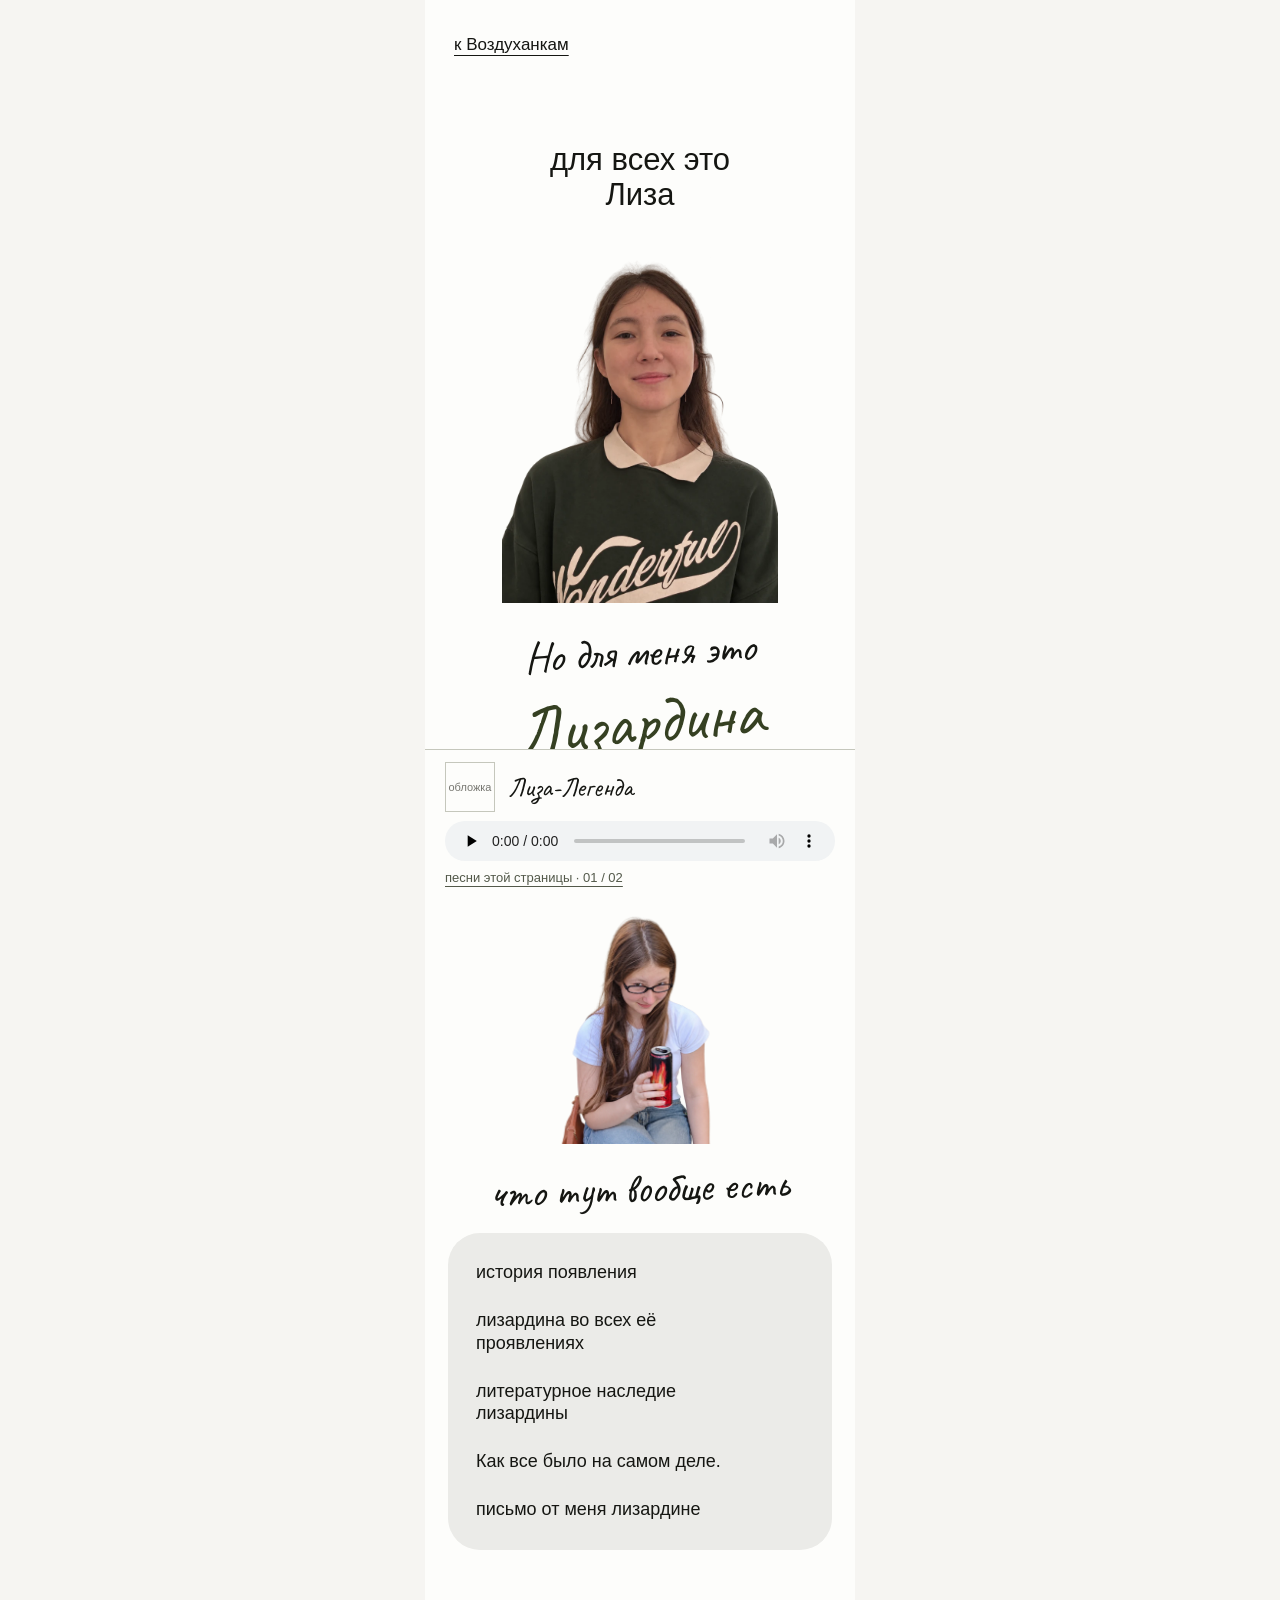
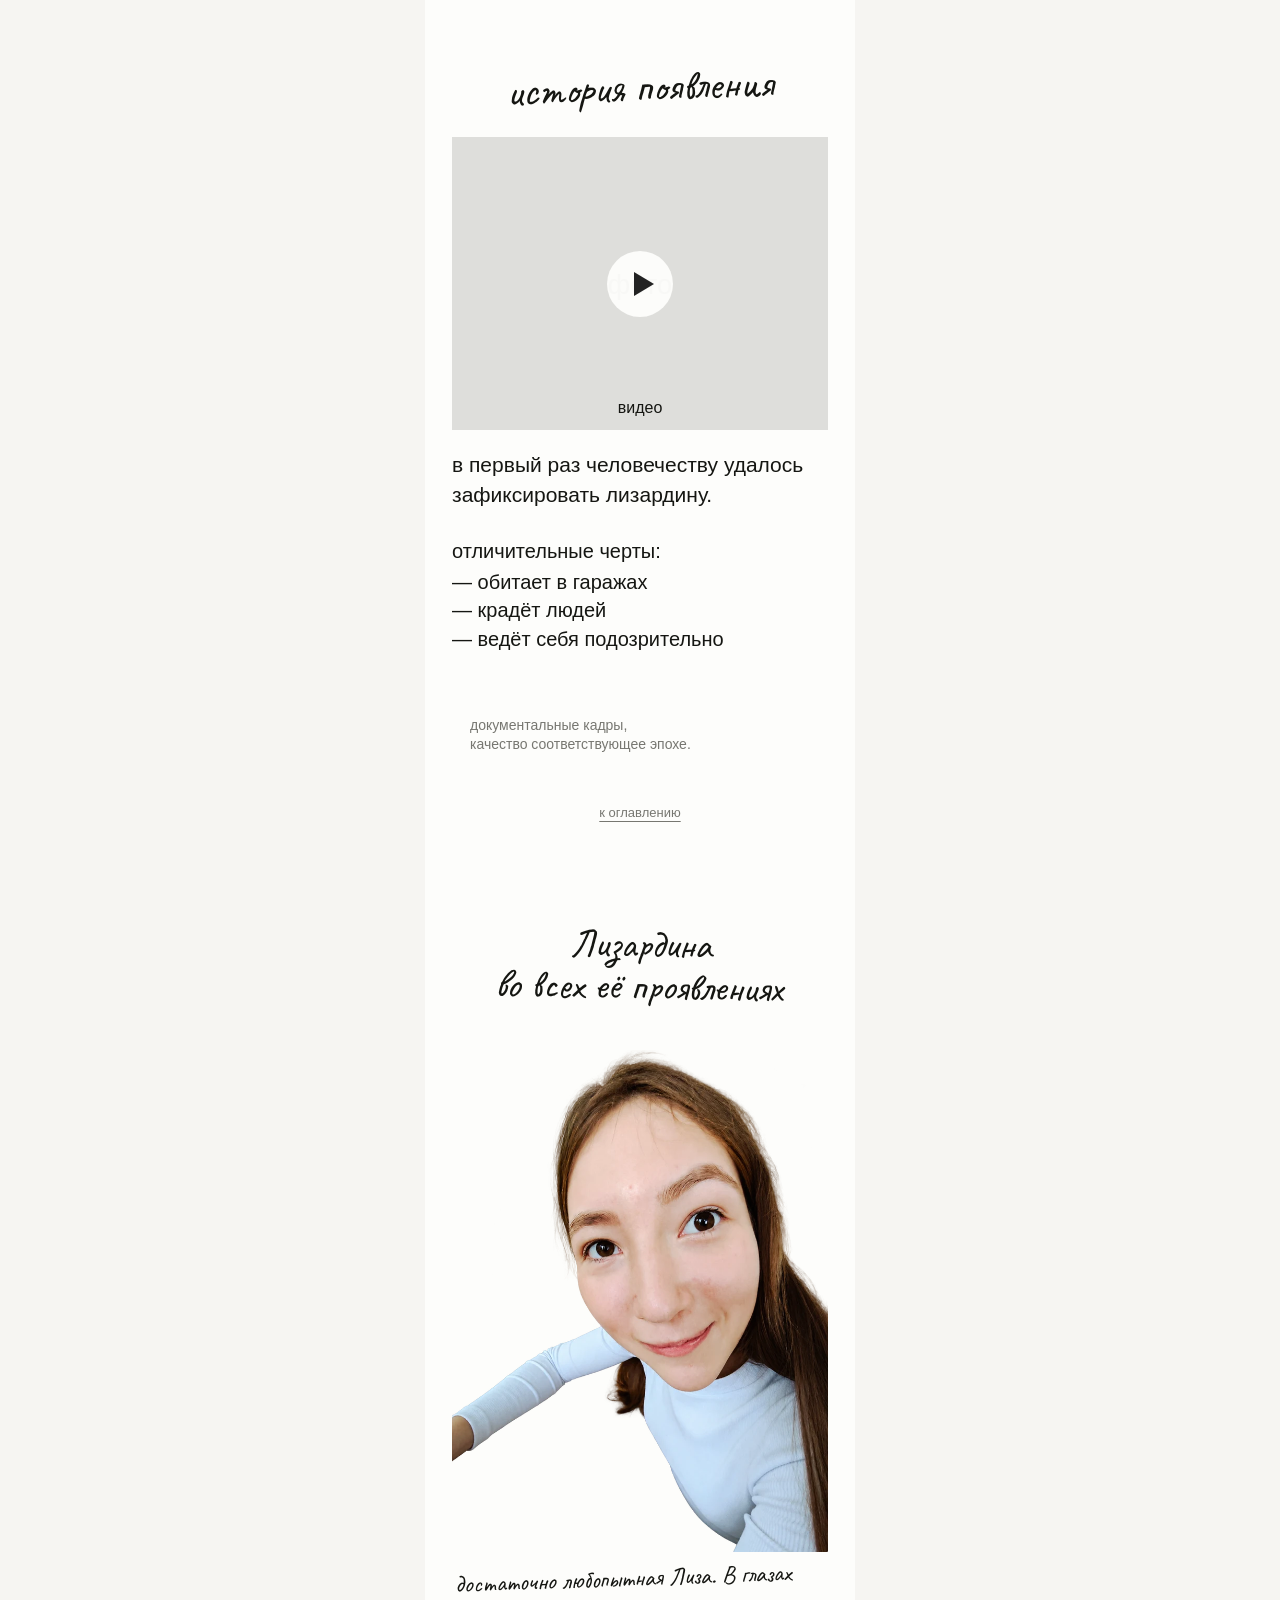
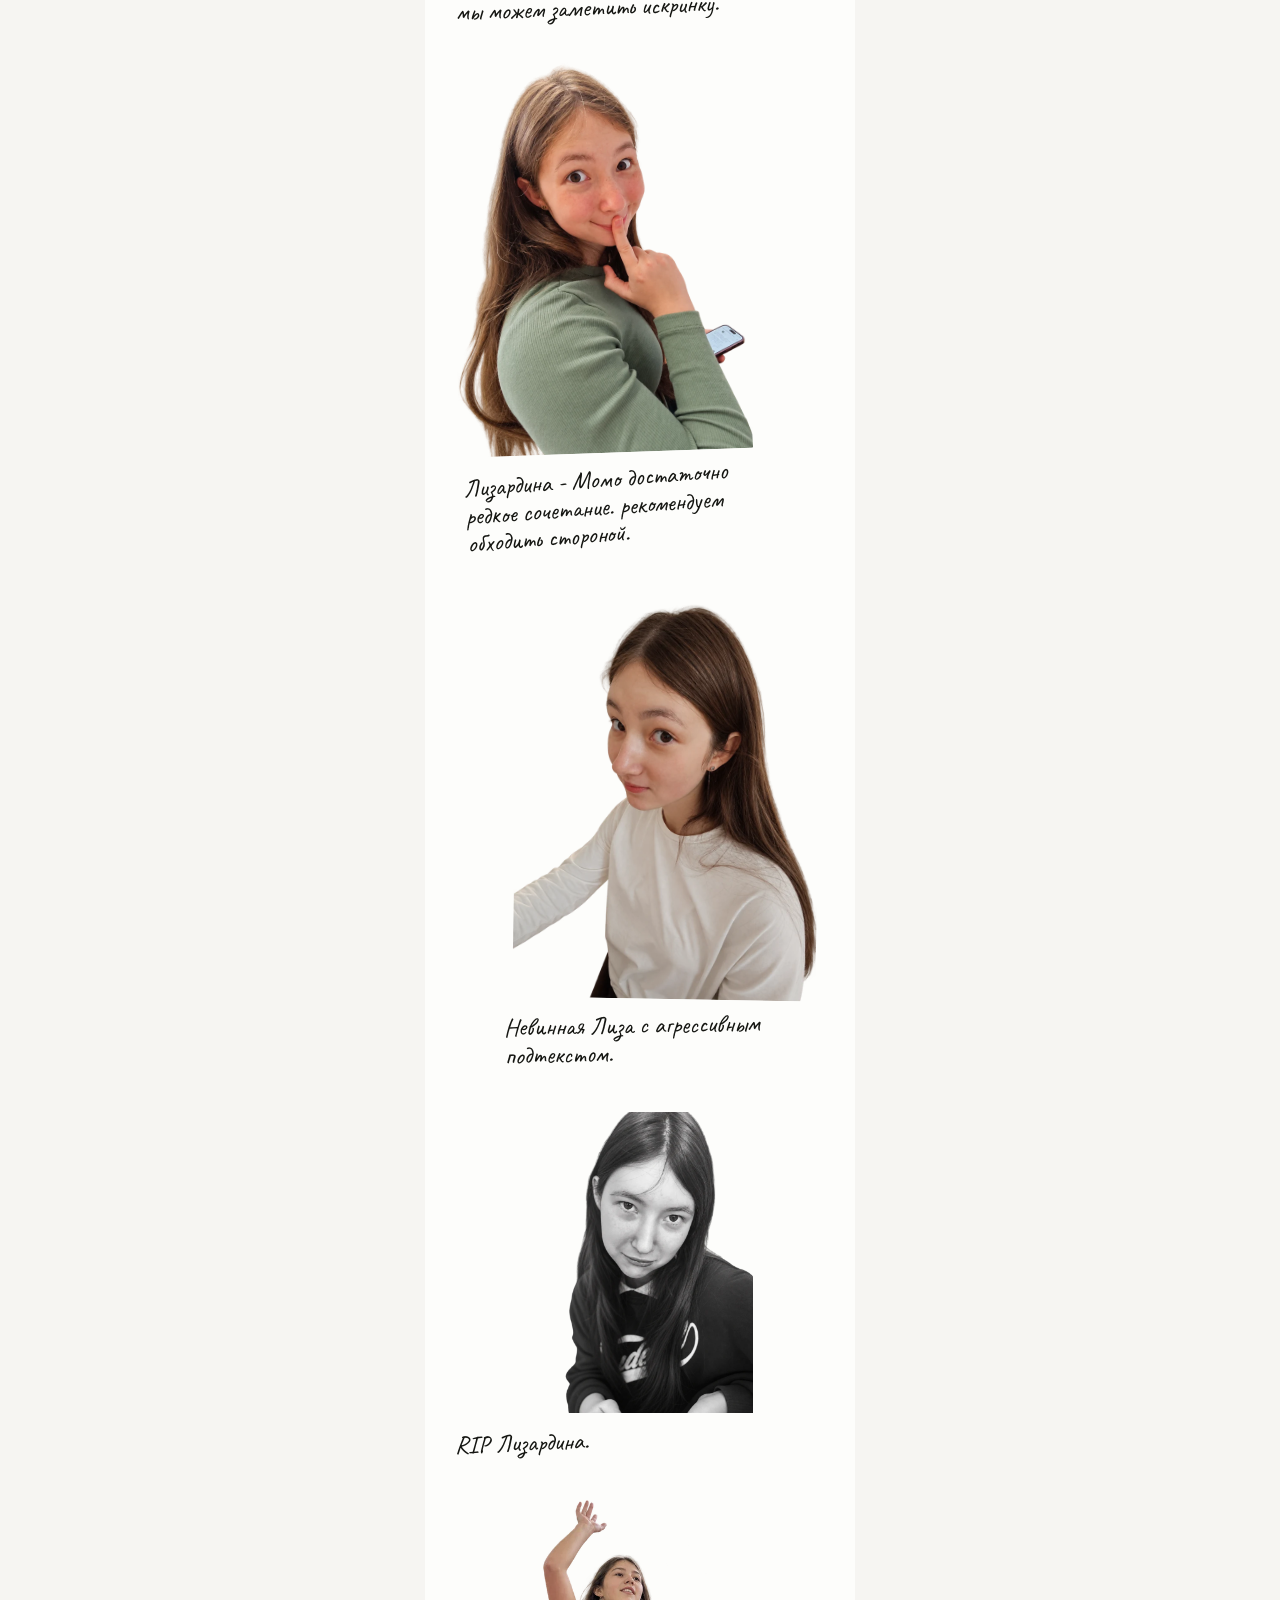
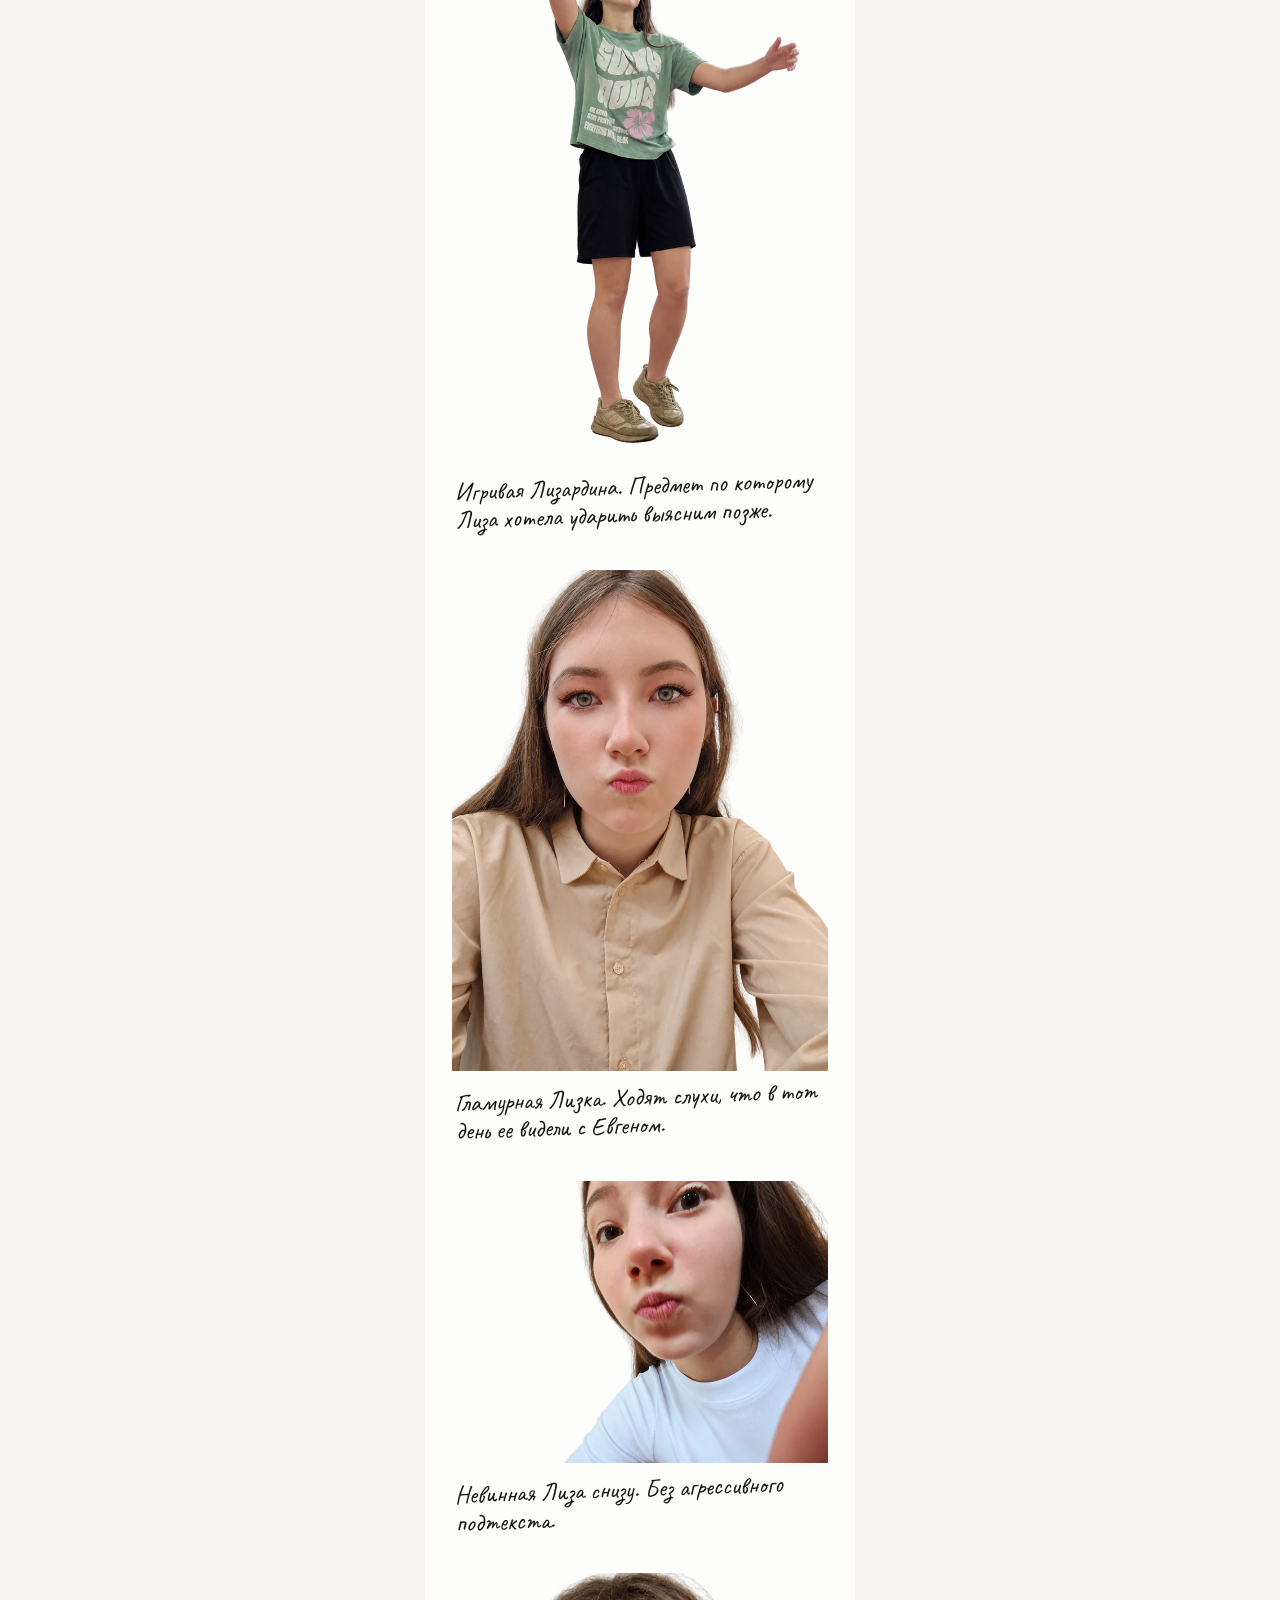
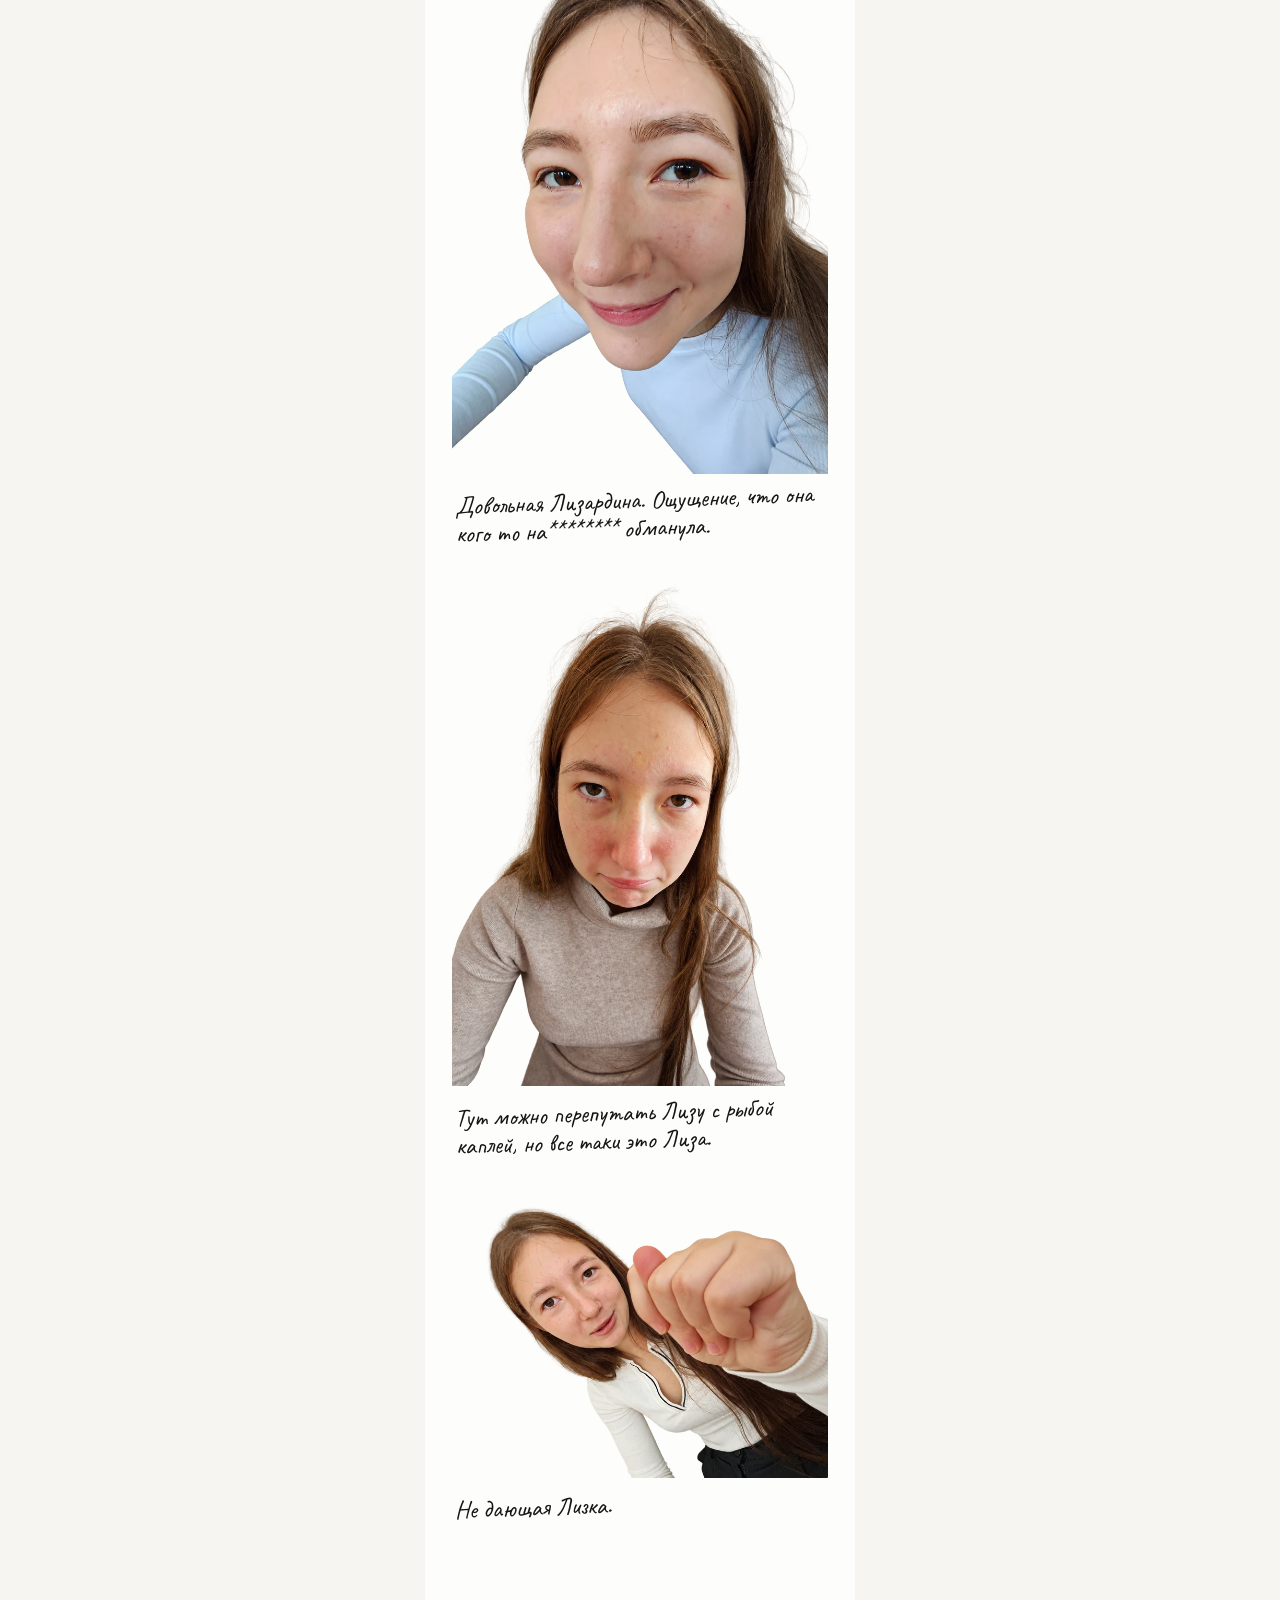
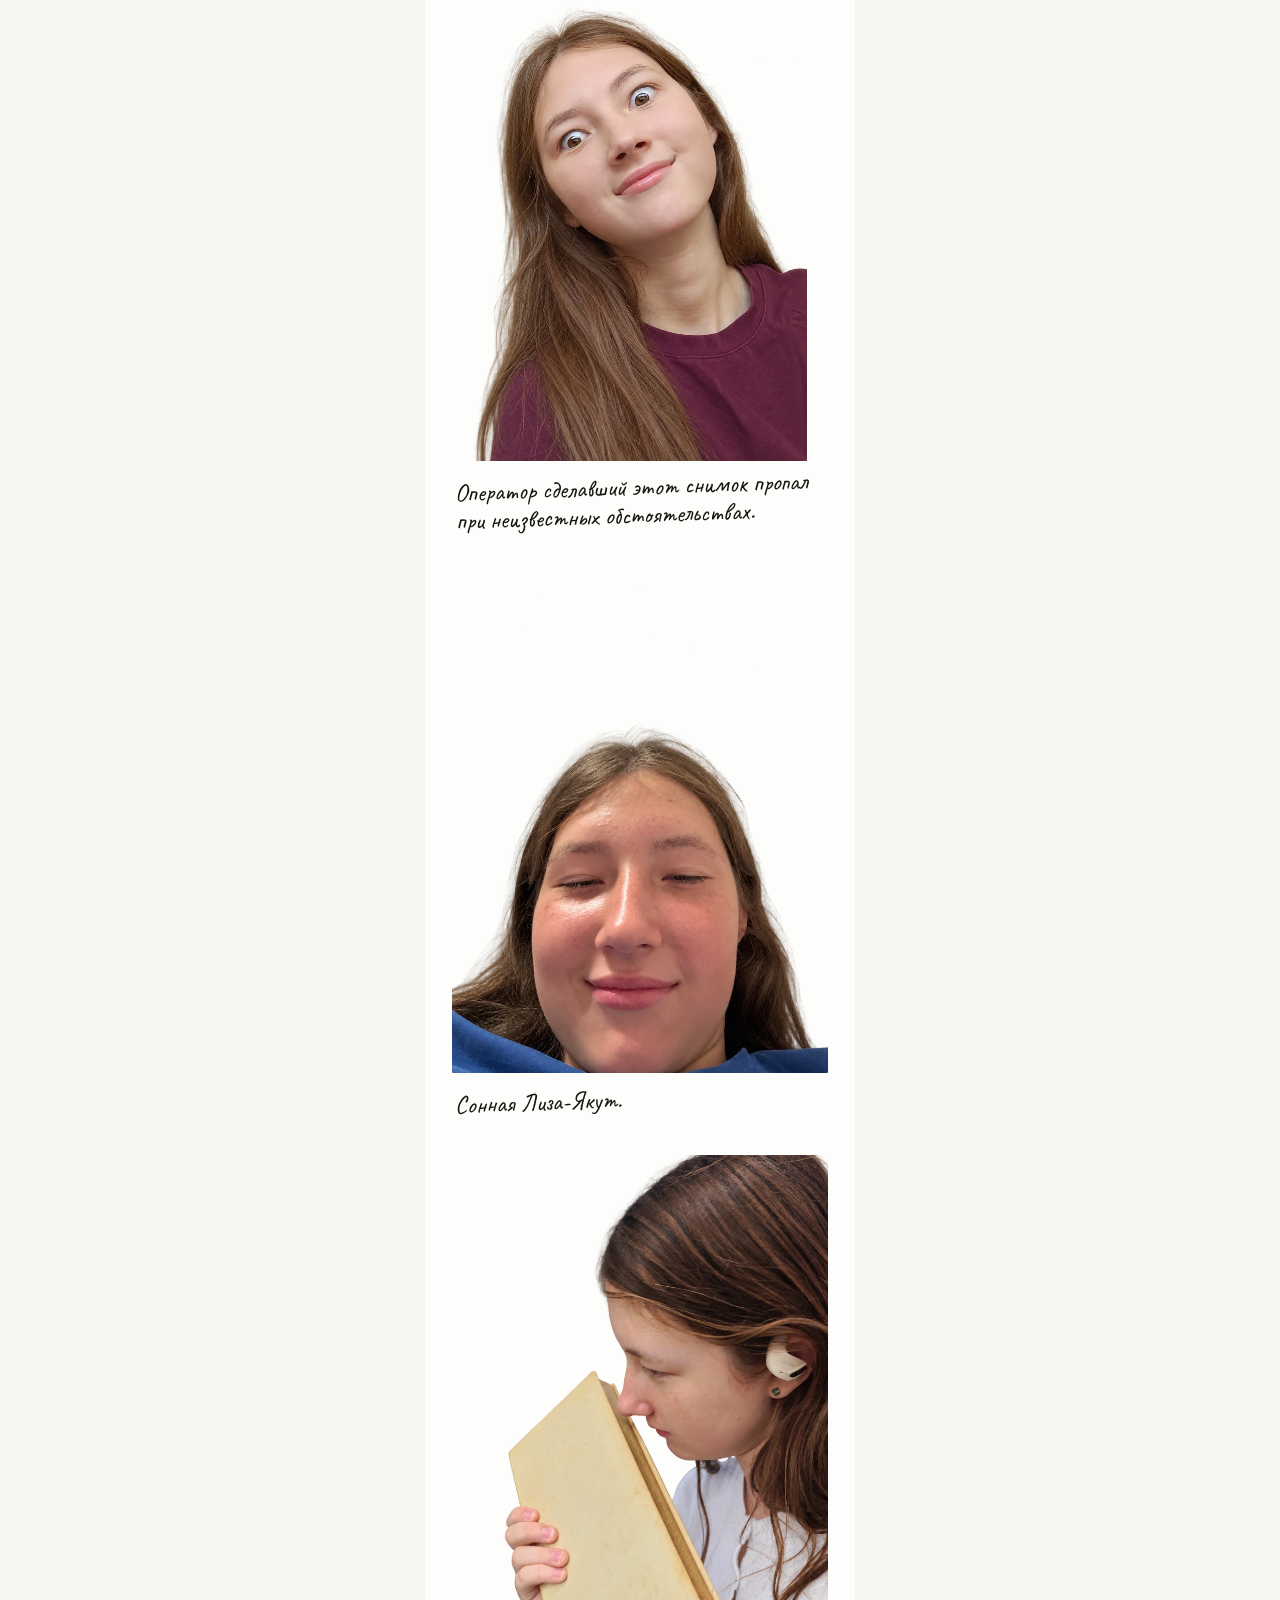
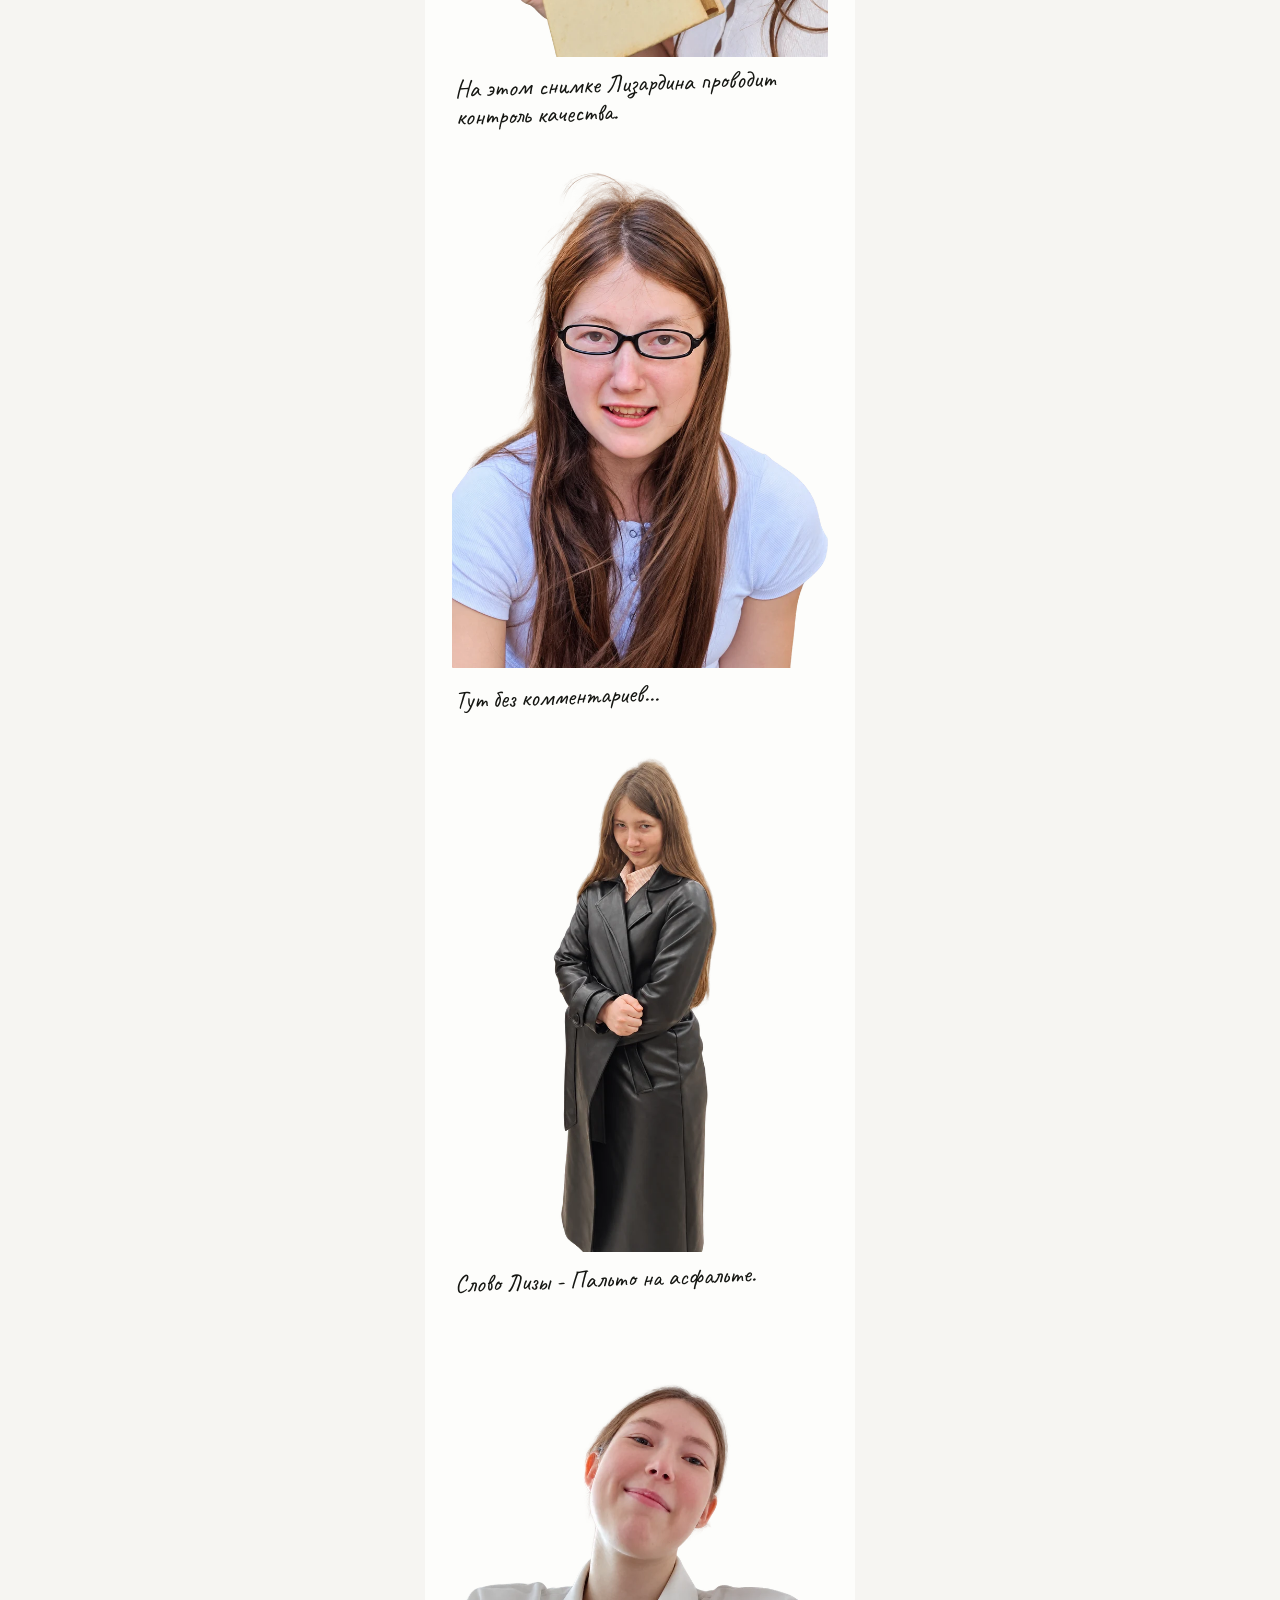
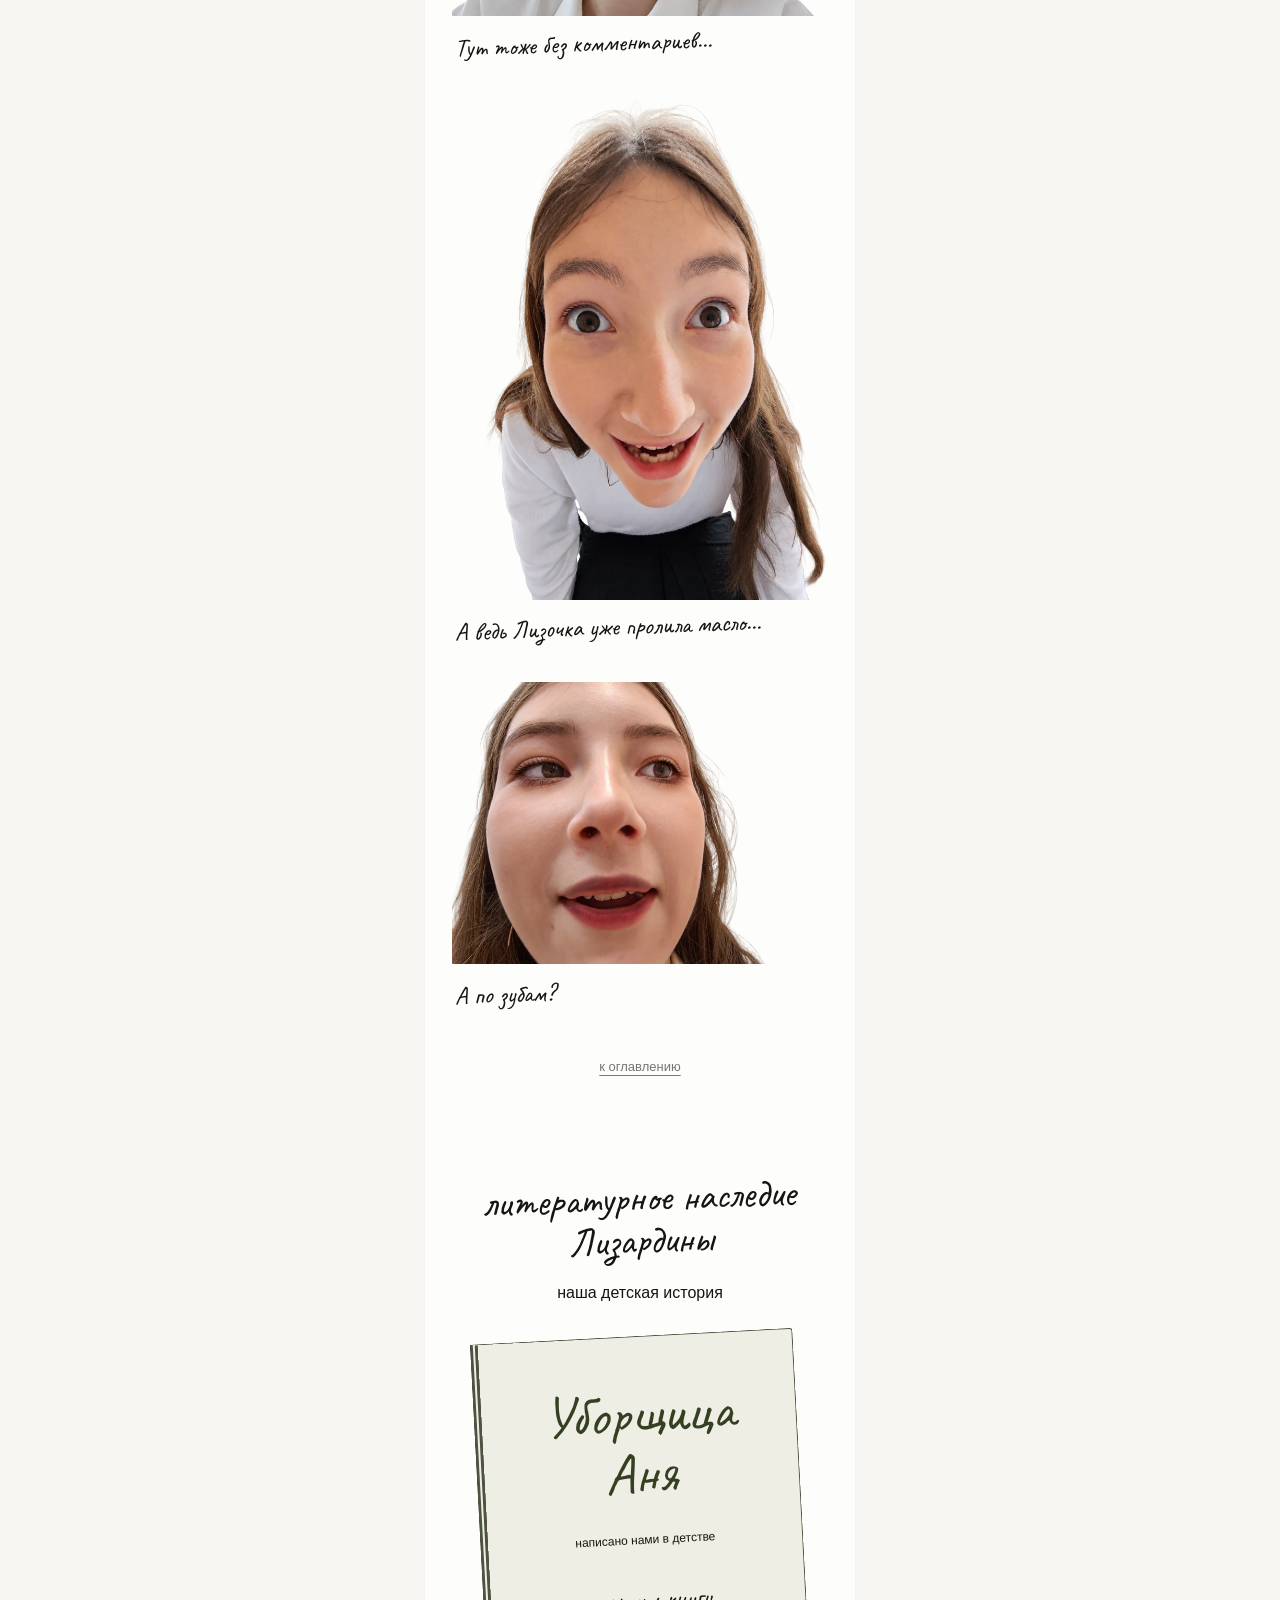
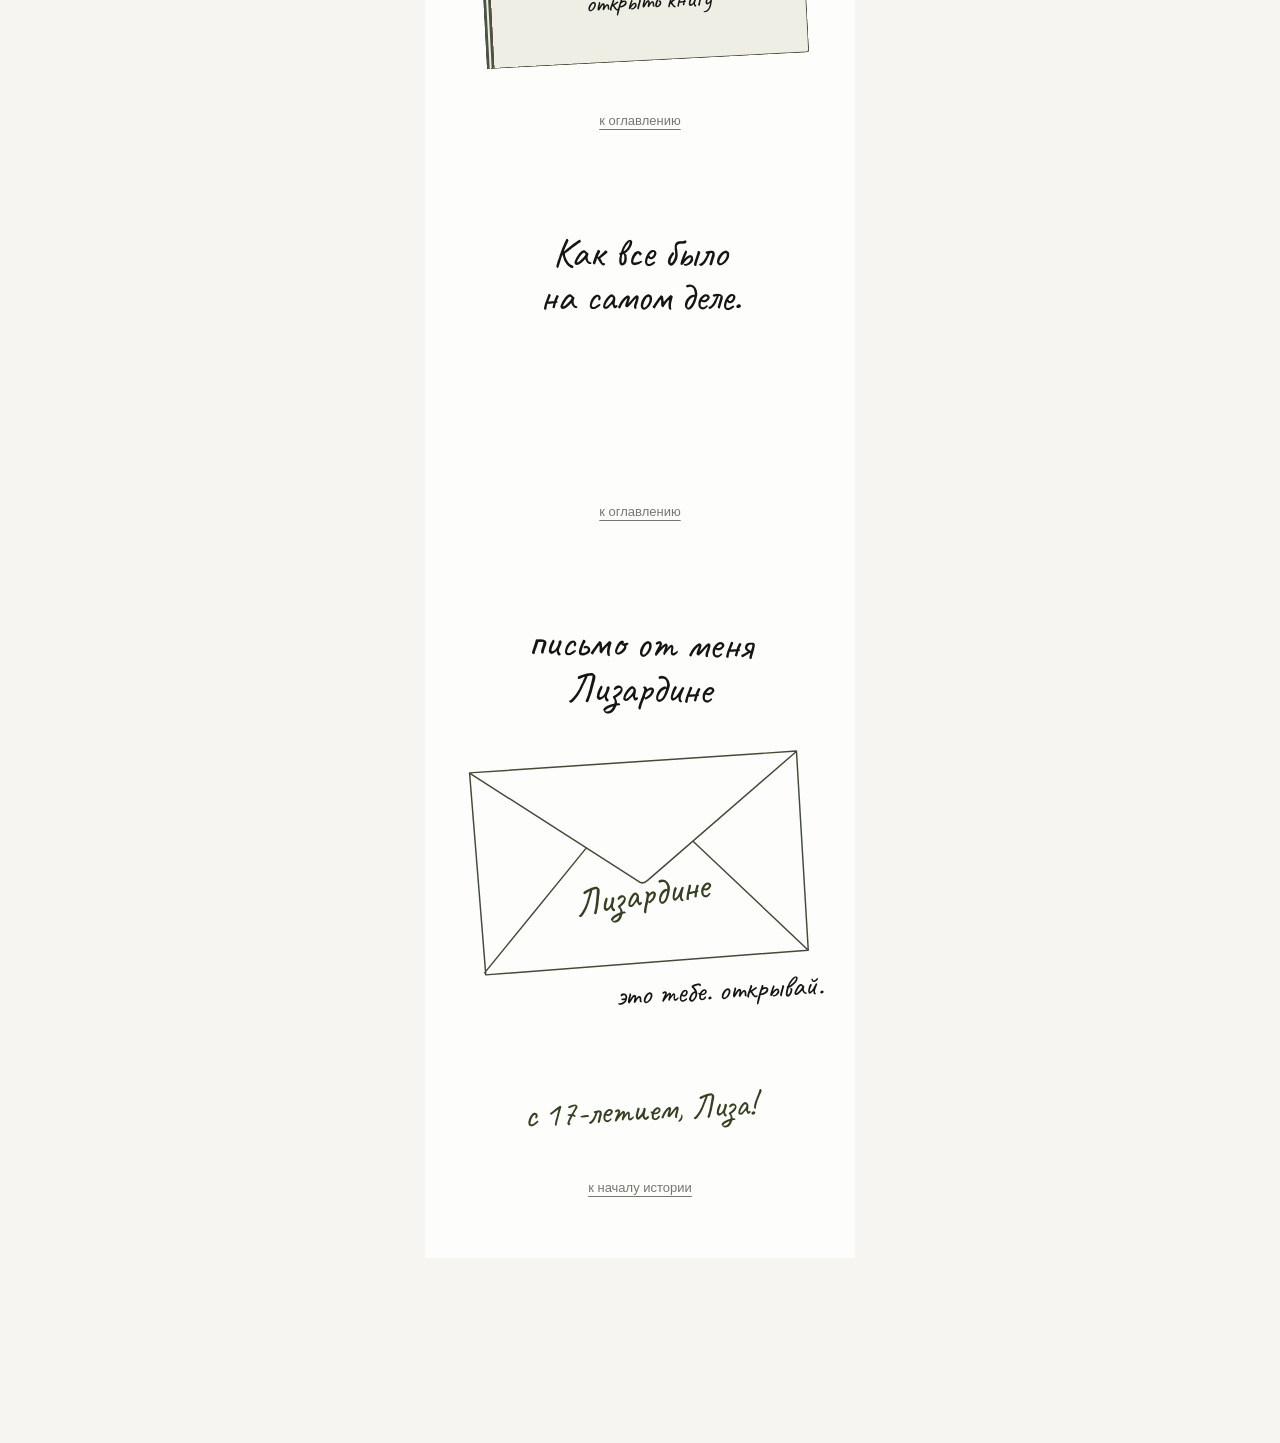
==== friends/liza/index.html @ 5afa41d3 "Add truth section before letter and refresh cached page assets" ====
<!doctype html>
<html lang="ru">
<head>
  <meta charset="utf-8">
  <meta name="viewport" content="width=device-width, initial-scale=1">
  <meta name="robots" content="noindex, nofollow">
  <meta name="theme-color" content="#fdfdfb">
  <meta name="description" content="Для всех это Лиза. Но для меня это Лизардина. Моя версия нашей истории.">
  <title>Для меня — Лизардина</title>
  <link rel="preload" href="../../shared/fonts/Caveat.ttf" as="font" type="font/ttf" crossorigin>
  <link rel="stylesheet" href="styles.css?v=truth-20261102-1">
  <script defer src="content.js?v=truth-20261102-1"></script>
  <script defer src="app.js?v=truth-20261102-1"></script>
<link rel="stylesheet" href="../../shared/music.css"><script defer src="../../shared/audio-config.js"></script><script defer src="../../shared/music.js" data-page="liza"></script></head>
<body>
  <a class="skip" href="#contents">Перейти к разделам</a>
  <main id="top">
    <a href="../../" style="display:inline-block;margin:24px 29px 0;font:17px/1.5 Arial,sans-serif;text-underline-offset:5px;padding:8px 0">к Воздуханкам</a>
    <section class="intro" aria-label="Для всех это Лиза. Но для меня это Лизардина">
      <h1>для всех это<br>Лиза</h1>
      <div id="hero-photo" class="hero-photo"></div>
      <p class="hand intro-but">Но для меня это</p>
      <div class="nickname-wrap">
        <p class="hand nickname" id="nickname">Лизардина</p>
        
      </div>
      <a class="hand story-start" href="#contents">звезда литературы и крименальщица</a>
    </section>

    <section id="contents" class="contents" aria-labelledby="contents-title">
      <div class="funny-wrap">
        
        <div id="funny-photo"></div>
        
      </div>
      <h2 class="hand" id="contents-title">что тут вообще есть</h2>
      <nav aria-label="Разделы истории" class="contents-list" id="navigation"></nav>
    </section>

    <section id="origin" class="chapter origin" aria-labelledby="origin-title">
      <h2 class="hand" id="origin-title">история появления</h2>
      
      <button class="video-preview" id="video-button" aria-label="Открыть видео: история появления Лизардины">
        <img id="video-cover" src="../../shared/placeholders/photo.svg" alt="Обложка старого видео, пока заглушка" width="640" height="500" loading="lazy" decoding="async">
        <span class="play" aria-hidden="true"></span>
        <span class="video-label">видео</span>
      </button>
      <p class="origin-copy" id="origin-intro"></p>
      <div class="traits"><p>отличительные черты:</p><ul id="origin-traits"></ul></div>
      <p class="footnote">документальные кадры,<br>качество соответствующее эпохе.</p>
      <a class="back" href="#contents">к оглавлению</a>
    </section>

    <section id="manifestations" class="chapter manifestations" aria-labelledby="manifestations-title">
      <h2 class="hand" id="manifestations-title">Лизардина<br>во всех её проявлениях</h2>
      <div class="gallery" id="gallery"></div>
      <a class="back" href="#contents">к оглавлению</a>
    </section>

    <section id="legacy" class="chapter legacy" aria-labelledby="legacy-title">
      <h2 class="hand" id="legacy-title">литературное наследие<br>Лизардины</h2>
      <p class="small-intro">наша детская история</p>
      <button class="book-cover" id="book-button" aria-haspopup="dialog">
        <span class="hand book-title">Уборщица<br>Аня</span>
        <span class="book-authors">написано нами в детстве</span>
        <span class="hand open-note">открыть книгу</span>
      </button>
      <a class="back" href="#contents">к оглавлению</a>
    </section>

    <section id="truth" class="chapter truth" aria-labelledby="truth-title">
      <h2 class="hand" id="truth-title">Как все было<br>на самом деле.</h2>
      <div id="truth-content" class="truth-content"></div>
      <a class="back" href="#contents">к оглавлению</a>
    </section>

    <section id="letter" class="chapter letter" aria-labelledby="letter-title">
      <h2 class="hand" id="letter-title">письмо от меня<br>Лизардине</h2>
      <button class="envelope" id="letter-button" aria-haspopup="dialog" aria-label="Открыть письмо Лизардине">
        <svg class="envelope-lines" viewBox="0 0 320 200" aria-hidden="true"><path d="M4 4L316 5L314 195L6 197ZM5 5L157 118Q161 122 166 118L315 6M5 195L110 83M314 195L212 84"/></svg>
        <span class="hand envelope-name">Лизардине</span>
      </button>
      <p class="hand letter-note">это тебе. открывай.</p>
      <p class="hand birthday">с 17-летием, Лиза!</p>
      <a class="back" href="#top">к началу истории</a>
    </section>
  </main>

  <dialog id="photo-dialog" class="photo-dialog" aria-labelledby="photo-caption">
    <button class="close" data-close aria-label="Закрыть фотографию">×</button>
    <figure><img id="large-photo" alt="" width="800" height="1000"><figcaption id="photo-caption"></figcaption></figure>
  </dialog>
  <dialog id="video-dialog" class="paper-dialog video-dialog" aria-labelledby="video-title">
    <button class="close" data-close aria-label="Закрыть видео">×</button>
    <h2 class="hand" id="video-title">те самые кадры</h2>
    <div id="video-content"></div>
  </dialog>
  <dialog id="book-dialog" class="paper-dialog book-dialog" aria-labelledby="book-heading">
    <button class="close" data-close aria-label="Закрыть книгу">×</button>
    <h2 class="hand" id="book-heading">Уборщица Аня</h2>
    <div class="book-page" id="book-page"></div>
    <div class="page-controls"><button id="prev-page" aria-label="Предыдущая страница">назад</button><span id="page-count" aria-live="polite"></span><button id="next-page" aria-label="Следующая страница">дальше</button></div>
  </dialog>
  <dialog id="letter-dialog" class="paper-dialog letter-dialog" aria-labelledby="letter-heading">
    <button class="close" data-close aria-label="Закрыть письмо">×</button>
    <h2 class="hand" id="letter-heading"></h2>
    <div id="letter-content" class="hand letter-content"></div>
    <p id="letter-signature" class="hand letter-signature"></p>
  </dialog>
</body>
</html>
---- friends/liza/styles.css ----
@font-face{font-family:Caveat;src:url('../../shared/fonts/Caveat.ttf') format('truetype');font-weight:400 700;font-display:swap}
:root{color-scheme:light;--paper:#fdfdfb;--ink:#151612;--olive:#354022;--muted:#777771;--placeholder:#dededb;--hand:Caveat,'Segoe Print',cursive}
*{box-sizing:border-box}html{scroll-behavior:smooth;scroll-padding-top:24px}body{margin:0;background:#f6f5f2;color:var(--ink);font:21px/1.4 Arial,Helvetica,sans-serif}button,a{-webkit-tap-highlight-color:transparent}button{font:inherit;color:inherit;cursor:pointer}button:focus-visible,a:focus-visible{outline:2px solid var(--olive);outline-offset:6px}a{color:inherit}button{touch-action:manipulation}main{max-width:430px;margin:auto;background:var(--paper);overflow:hidden}.hand{font-family:var(--hand);font-weight:400;line-height:1.06}h1,h2,p,figure{margin:0}h2{font-size:41px;font-weight:400}svg.ink{fill:none;stroke:var(--olive);stroke-width:2;stroke-linecap:round;stroke-linejoin:round}button.photo{display:block;padding:0;border:0;background:var(--placeholder);width:100%;line-height:0;border-radius:1px;overflow:hidden}button.photo img{width:100%;height:100%;object-fit:cover}button.photo:hover{opacity:.93}.intro{padding:73px 29px 25px;text-align:center}.intro h1{font-size:31px;font-weight:400;line-height:1.13}.hero-photo{width:79%;margin:24px auto 0;aspect-ratio:4/5}.hero-photo .photo{height:100%}.intro-but{font-size:43px;margin:27px -12px 0;transform:rotate(-3deg);white-space:nowrap}.nickname-wrap{position:relative;height:145px;margin:2px -7px 0}.nickname{font-size:69px;color:var(--olive);position:relative;z-index:1;transform:rotate(-5deg);padding:8px 0}.nickname img{width:90%;max-height:95px;object-fit:contain}.nickname-arrows{position:absolute;width:100%;height:145px;inset:0}.story-start{display:block;width:100%;font-size:28px;text-decoration:none;transform:rotate(-2deg);margin-top:4px}.down{display:block;width:36px;height:52px;margin:6px auto 0}.contents{padding:42px 23px 25px;text-align:center;scroll-margin-top:0}.funny-wrap{position:relative;margin:0 auto 23px;width:100%;padding-top:8px}.funny-wrap>div{width:55%;aspect-ratio:9/10;margin:auto}.funny-wrap .photo{height:100%}.point{position:absolute;width:61px;height:86px;top:17px}.point-left{left:0}.point-right{right:0}.contents h2{font-size:42px;white-space:nowrap;transform:rotate(-2deg);margin:0 -7px 22px}.contents-list{text-align:left;background:#ebebe8;border-radius:32px;padding:15px 28px 17px}.contents-list a{display:block;font-size:18px;line-height:1.23;text-decoration:none;white-space:pre-line;padding:13px 0}.contents-list a:hover{text-decoration:underline;text-decoration-thickness:1px;text-underline-offset:5px}.next-note{display:block;text-decoration:none;font-size:29px;margin:27px 0 0;transform:rotate(-3deg)}.chapter{padding:77px 27px 0;position:relative;scroll-margin-top:0}.chapter h2{text-align:center}.origin h2{font-size:43px;margin:0 -13px;white-space:nowrap;transform:rotate(-2deg)}.origin-arrow{display:block;width:68px;height:58px;margin:8px 58px 3px auto}.video-preview{position:relative;display:block;width:100%;aspect-ratio:1.28;border:0;padding:0;background:var(--placeholder);overflow:hidden}.video-preview>img{width:100%;height:100%;object-fit:cover}.play{position:absolute;left:50%;top:50%;transform:translate(-50%,-50%);width:66px;height:66px;border-radius:50%;background:rgba(253,253,251,.96)}.play:after{content:'';position:absolute;left:27px;top:21px;border-top:12px solid transparent;border-bottom:12px solid transparent;border-left:20px solid #222}.video-label{position:absolute;bottom:11px;left:0;width:100%;font-size:16px}.origin-copy{font-size:21px;line-height:1.4;margin-top:20px}.traits{margin-top:28px;font-size:20px;line-height:1.43}.traits ul{list-style:none;margin:2px 0 0;padding:0}.traits li:before{content:'— ';}.footnote{font-size:14px;line-height:1.35;color:var(--muted);margin:62px 18px 0}.back{display:block;width:fit-content;margin:40px auto 0;color:var(--muted);font-size:13px;line-height:1.5;text-decoration:underline;text-underline-offset:4px;padding:10px;min-height:40px}.habitat h2{font-size:39px;margin:0 -16px;transform:rotate(-2deg)}.school-drawing{height:146px;width:85%;margin:40px auto 0}.drawing-empty{height:100%;border:1px dashed #b2b5a9;display:flex;align-items:center;justify-content:center;font:28px var(--hand);color:#777b6d;transform:rotate(1deg)}.school-drawing .photo{height:100%;background:transparent}.school-drawing .photo img{object-fit:contain}.drawing-caption{font-size:27px;text-align:center;color:var(--olive);transform:rotate(-3deg);margin-top:11px}.school-photos{margin-top:44px}.photo-figure{margin:0 0 42px}.photo-figure .photo{aspect-ratio:4/5}.photo-figure figcaption{font:25px/1.1 var(--hand);margin:13px 3px 0;transform:rotate(-2deg)}.school-photos .photo-figure:nth-child(2){width:80%;margin-left:auto}.school-photos .photo-figure:nth-child(2) .photo{aspect-ratio:1/1}.manifestations h2{font-size:40px;transform:rotate(1deg);margin:0 -12px 42px}.gallery .photo-figure:nth-child(2){width:78%;margin:0 0 47px 3px;transform:rotate(-2deg)}.gallery .photo-figure:nth-child(2) .photo{aspect-ratio:1/1}.gallery .photo-figure:nth-child(3){width:86%;margin:0 0 45px auto;transform:rotate(1deg)}.gallery .photo-figure:nth-child(4) .photo{aspect-ratio:5/4}.legacy h2{font-size:40px;transform:rotate(-2deg);margin:0 -12px}.small-intro{text-align:center;font-size:16px;margin:20px 0 0}.book-cover{position:relative;display:flex;flex-direction:column;align-items:center;justify-content:center;width:86%;min-height:325px;margin:32px auto 0;background:#eeeee5;border:1px solid #4d5241;border-left:8px double #4d5241;transform:rotate(-3deg);border-radius:1px 3px 3px 1px;padding:30px 16px}.book-title{font-size:57px;color:var(--olive)}.book-authors{font-size:12px;margin-top:28px}.open-note{font-size:26px;margin-top:38px}.letter{padding-top:88px;padding-bottom:43px}.letter h2{font-size:42px;transform:rotate(1deg)}.envelope{position:relative;display:block;background:none;border:0;width:100%;height:210px;margin:46px auto 0;transform:rotate(-4deg)}.envelope-lines{position:absolute;inset:0;width:100%;height:100%;fill:var(--paper);stroke:#454b39;stroke-width:1.4;stroke-linecap:round;stroke-linejoin:round}.envelope-name{position:relative;display:block;margin-top:66px;font-size:39px;color:var(--olive);transform:rotate(-4deg)}.letter-note{font-size:30px;text-align:right;margin:12px 4px 0;transform:rotate(-3deg)}.birthday{font-size:35px;text-align:center;color:var(--olive);margin:80px 0 0;transform:rotate(-3deg)}.skip{position:fixed;top:-100px;left:10px;z-index:5;background:var(--paper);padding:10px;font-size:16px}.skip:focus{top:10px}dialog{color:var(--ink);border:0;padding:0;max-height:calc(100dvh - 28px);max-width:calc(100vw - 24px);overscroll-behavior:contain}dialog::backdrop{background:rgba(19,21,16,.76)}.close{position:sticky;top:0;z-index:3;display:block;margin:0 0 0 auto;width:44px;height:44px;border:0;background:var(--paper);color:var(--ink);font:32px/1 Arial}.photo-dialog{background:var(--paper);width:min(700px,calc(100vw - 24px));padding:0 10px 18px}.photo-dialog figure{margin:0}.photo-dialog img{display:block;width:100%;height:auto;max-height:calc(100dvh - 150px);object-fit:contain}.photo-dialog figcaption{font:26px/1.15 var(--hand);text-align:center;padding:14px 8px 0}.paper-dialog{background:var(--paper);width:420px;padding:0 24px 25px}.paper-dialog .close{margin-right:-16px}.paper-dialog h2{font-size:39px;text-align:center;margin:8px 0 28px}.video-dialog{width:650px}.video-dialog iframe{display:block;width:100%;aspect-ratio:16/9;border:0}.empty-message{font-size:17px;line-height:1.55;margin:12px 0}.book-page{min-height:280px;padding:23px 14px 30px;border-left:2px solid #deded5}.book-page h3{font:35px/1.1 var(--hand);margin:0 0 26px}.book-page p{white-space:pre-line;font-size:18px;line-height:1.65}.book-page img,.letter-content img{width:100%;height:auto;display:block;margin:15px 0}.page-controls{display:flex;justify-content:space-between;align-items:center;gap:14px;margin-top:22px}.page-controls button{border:1px solid #a7aa9f;background:none;min-width:48px;min-height:44px;font-size:26px}.page-controls button:disabled{opacity:.3;cursor:default}.page-controls span{font-size:14px;color:var(--muted)}.letter-dialog{padding:0 29px 36px}.letter-dialog h2{text-align:left;color:var(--olive)}.letter-content{font-size:31px;line-height:1.23}.letter-content p{margin:0 0 23px;white-space:pre-line}.letter-signature{font-size:30px;line-height:1.2;text-align:right;color:var(--olive);margin-top:35px}
@media(max-width:359px){body{font-size:19px}.intro{padding:57px 22px 23px}.intro h1{font-size:28px}.intro-but{font-size:37px;margin-top:25px}.nickname{font-size:62px}.nickname-wrap{height:134px}.nickname-arrows{height:134px}.story-start{font-size:26px}.contents{padding:36px 20px 20px}.contents h2{font-size:36px}.contents-list{padding:13px 23px}.contents-list a{font-size:16px;padding:12px 0}.chapter{padding:67px 23px 0}.origin h2{font-size:37px}.origin-copy,.traits{font-size:18px}.chapter h2:not(#origin-title){font-size:35px}.letter{padding-bottom:37px}.envelope{height:180px}.envelope-name{font-size:35px}.birthday{font-size:31px}.school-drawing{height:130px}.letter-content{font-size:28px}}
@media(min-width:431px){main{min-height:100vh}.intro{padding-top:76px}.contents{padding-top:60px}.chapter{padding-top:90px}.letter{padding-bottom:50px}}
@media(prefers-reduced-motion:reduce){html{scroll-behavior:auto}*{animation:none!important;transition:none!important}}

/* Прозрачные фотографии сохраняют контур и целиком помещаются в кадр. */
button.photo.photo-real{background:transparent}button.photo.photo-real img{object-fit:contain}

.nickname-wrap{height:auto;min-height:94px}.story-start{margin-top:15px}.origin .video-preview{margin-top:26px}.book-page img{max-height:260px;object-fit:contain}.page-controls button{font-size:17px;padding:8px 11px}.book-page p{white-space:pre-wrap;overflow-wrap:anywhere}

.truth-content{min-height:110px;margin-top:24px;font-size:19px;line-height:1.5;white-space:pre-line}.truth-content p{margin:0 0 20px}
---- shared/music.css ----
.music-dock{position:fixed;z-index:8;bottom:0;left:50%;transform:translateX(-50%);width:min(430px,100%);padding:12px 20px calc(9px + env(safe-area-inset-bottom));background:#fdfdfb;color:#151612;border-top:1px solid #c5c7bc;font:16px/1.3 Arial,sans-serif;box-sizing:border-box}.music-heading{display:flex;align-items:center;gap:13px}.music-cover{width:50px;height:50px;flex:none;object-fit:cover}.music-cover-empty{display:grid;place-items:center;border:1px solid #c5c7bc;color:#777771;font-size:11px}.music-name{font:27px/1.05 Caveat,'Segoe Print',cursive;margin:0!important;overflow-wrap:anywhere}.music-dock audio{display:block;width:100%;height:40px;margin-top:9px}.music-dock details{margin-top:5px;font-size:13px}.music-dock summary{cursor:pointer;min-height:25px;display:flex;align-items:center;color:#53594a;text-decoration:underline;text-underline-offset:4px}.music-list{list-style:none;padding:10px 0 0;margin:0}.music-list li{margin:0 0 7px}.music-list button{background:none;border:0;text-align:left;padding:7px 0;font:inherit;color:inherit;width:100%;cursor:pointer}.music-list button[aria-current=true]{color:#354022;text-decoration:underline;text-underline-offset:4px}.music-future{color:#777771;padding:7px 0}.music-dock button:focus-visible,.music-dock summary:focus-visible{outline:2px solid #354022;outline-offset:3px}.music-error{font-size:13px;margin:8px 0 0}.has-music{padding-bottom:185px!important}@media(max-width:359px){.music-dock{padding-left:16px;padding-right:16px}.music-name{font-size:25px}}
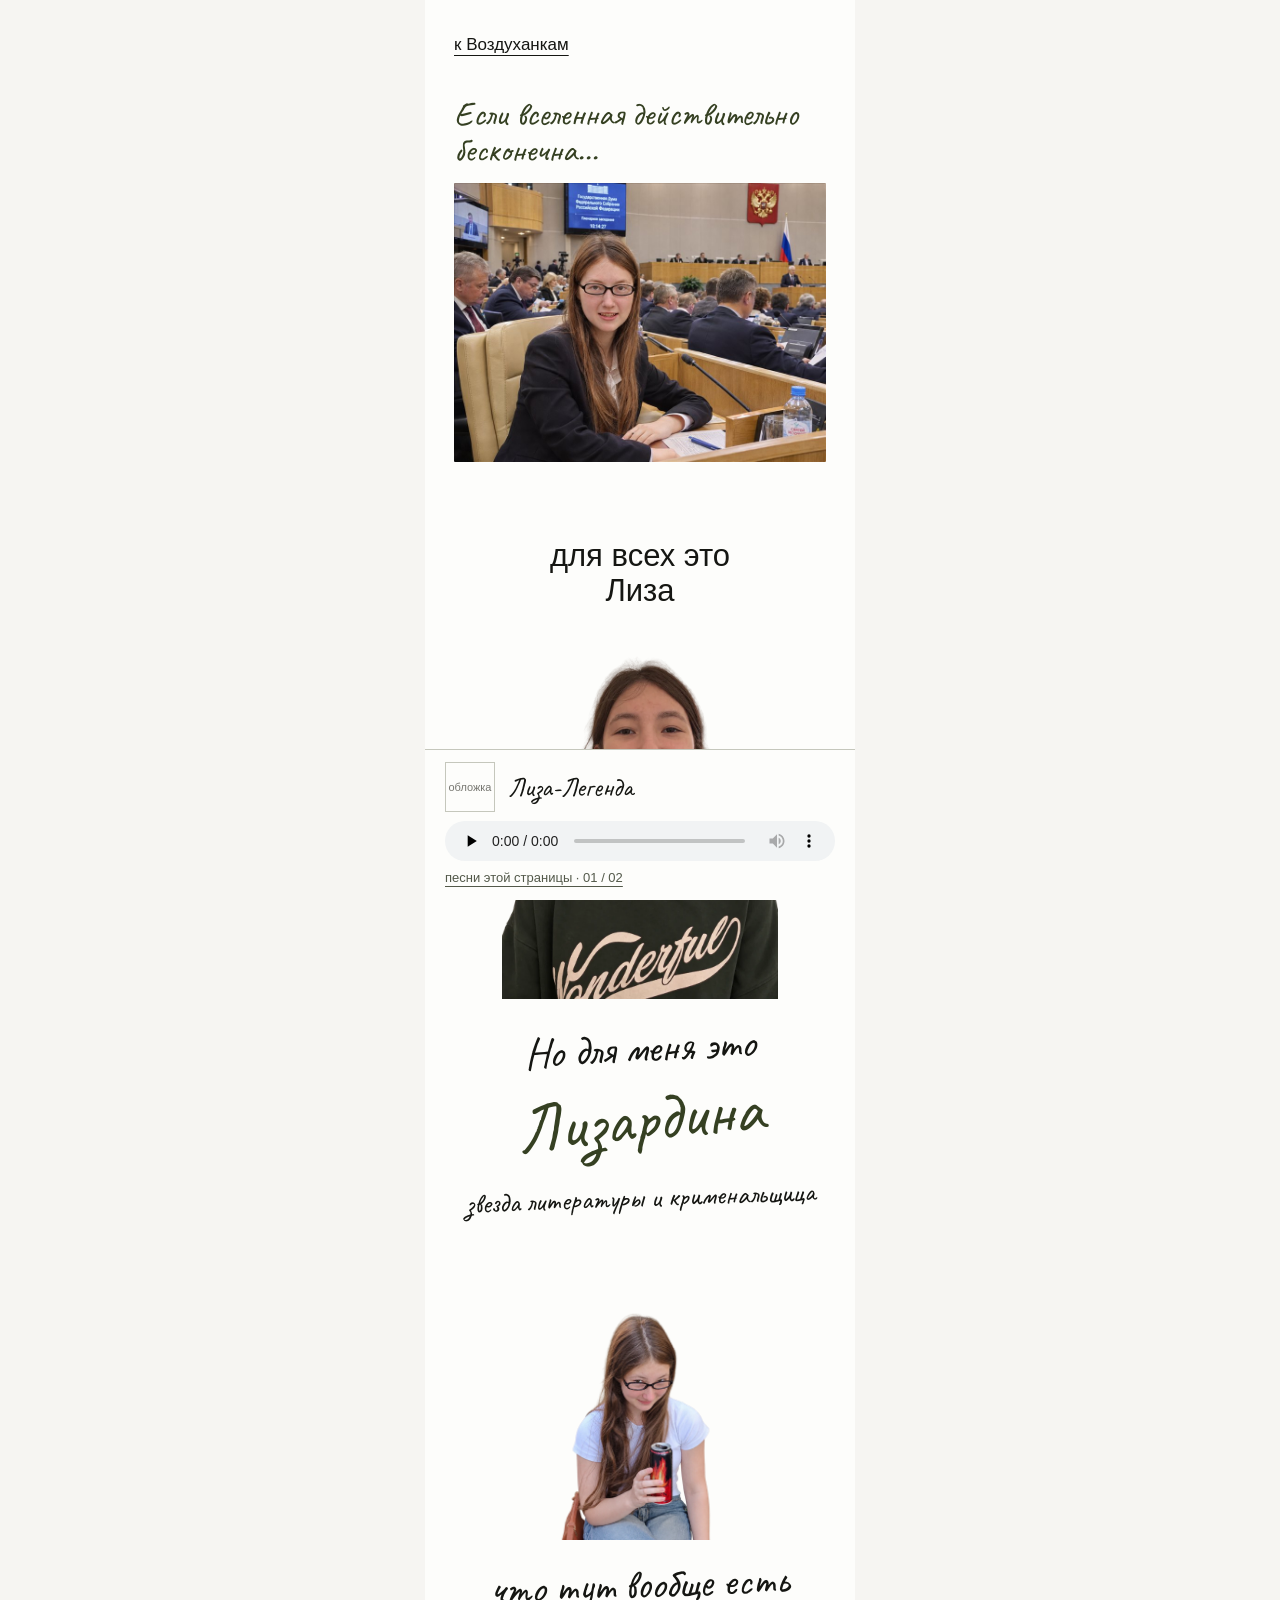
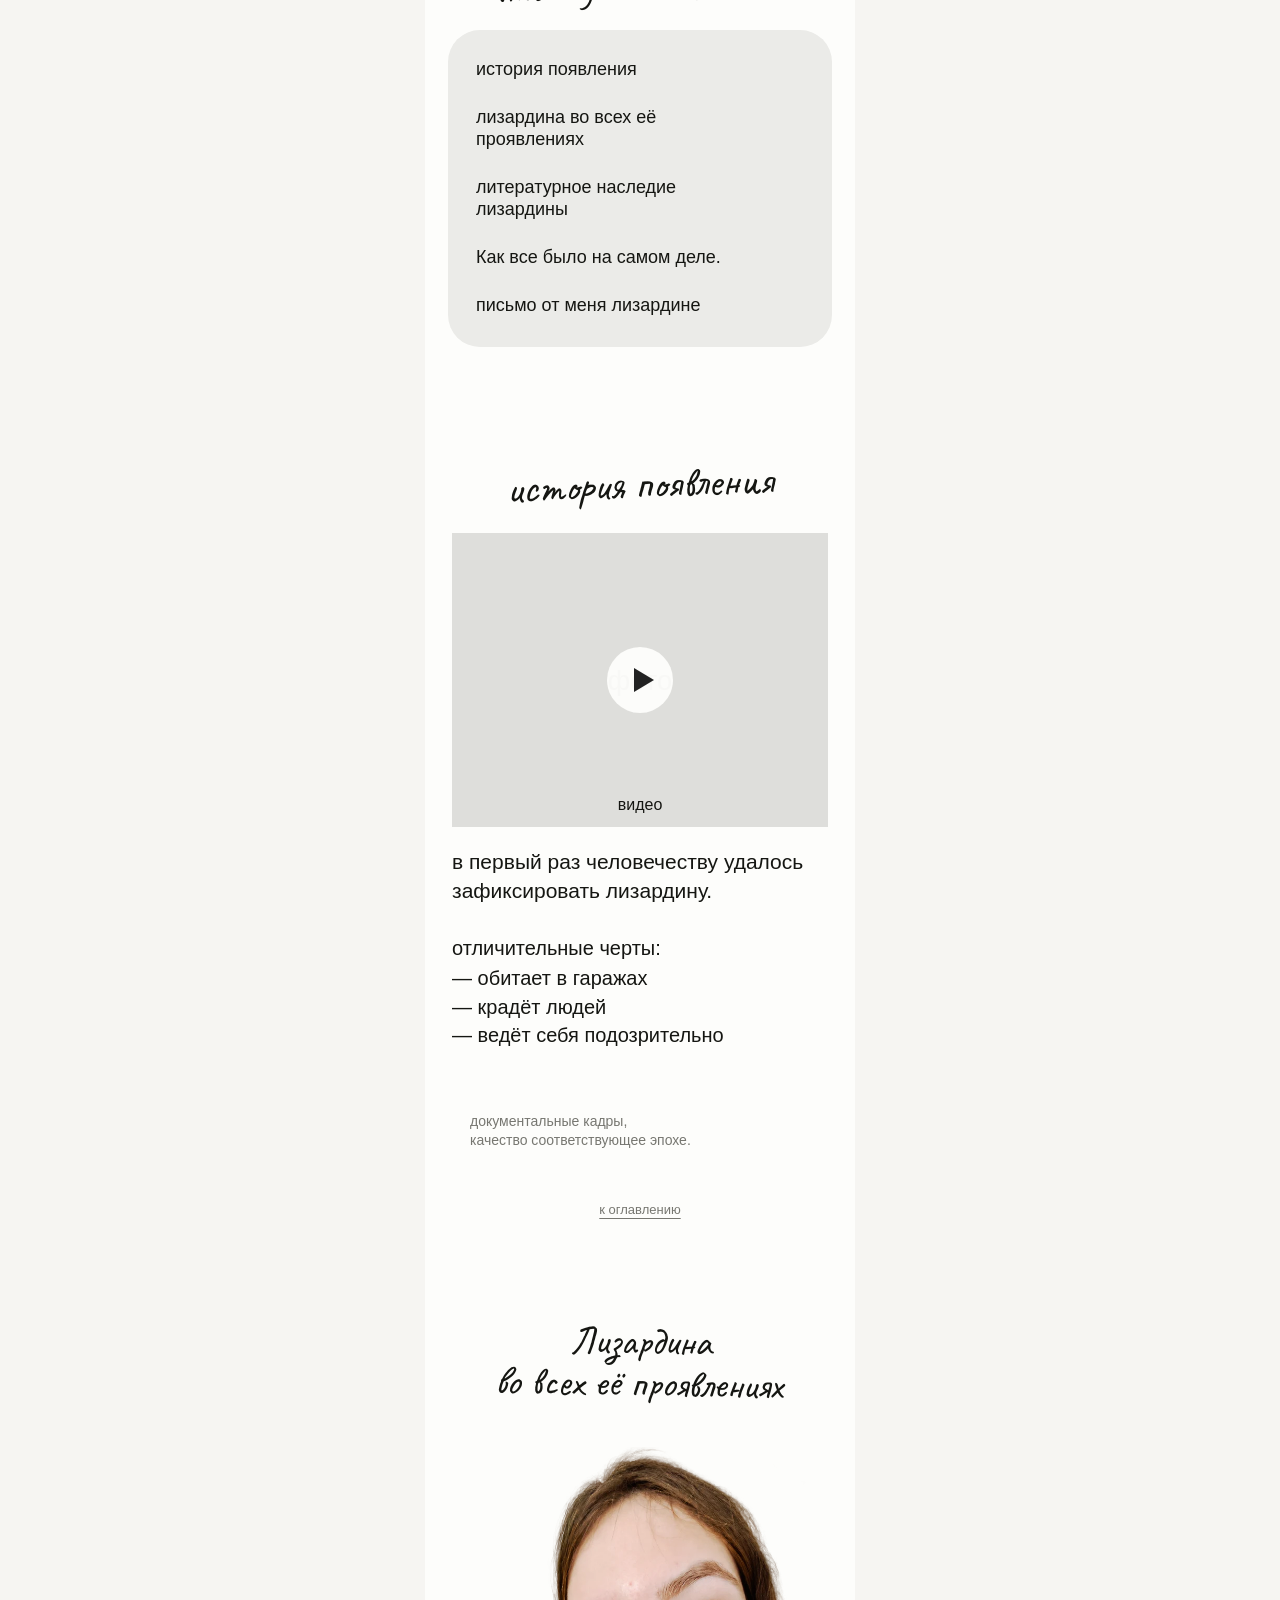
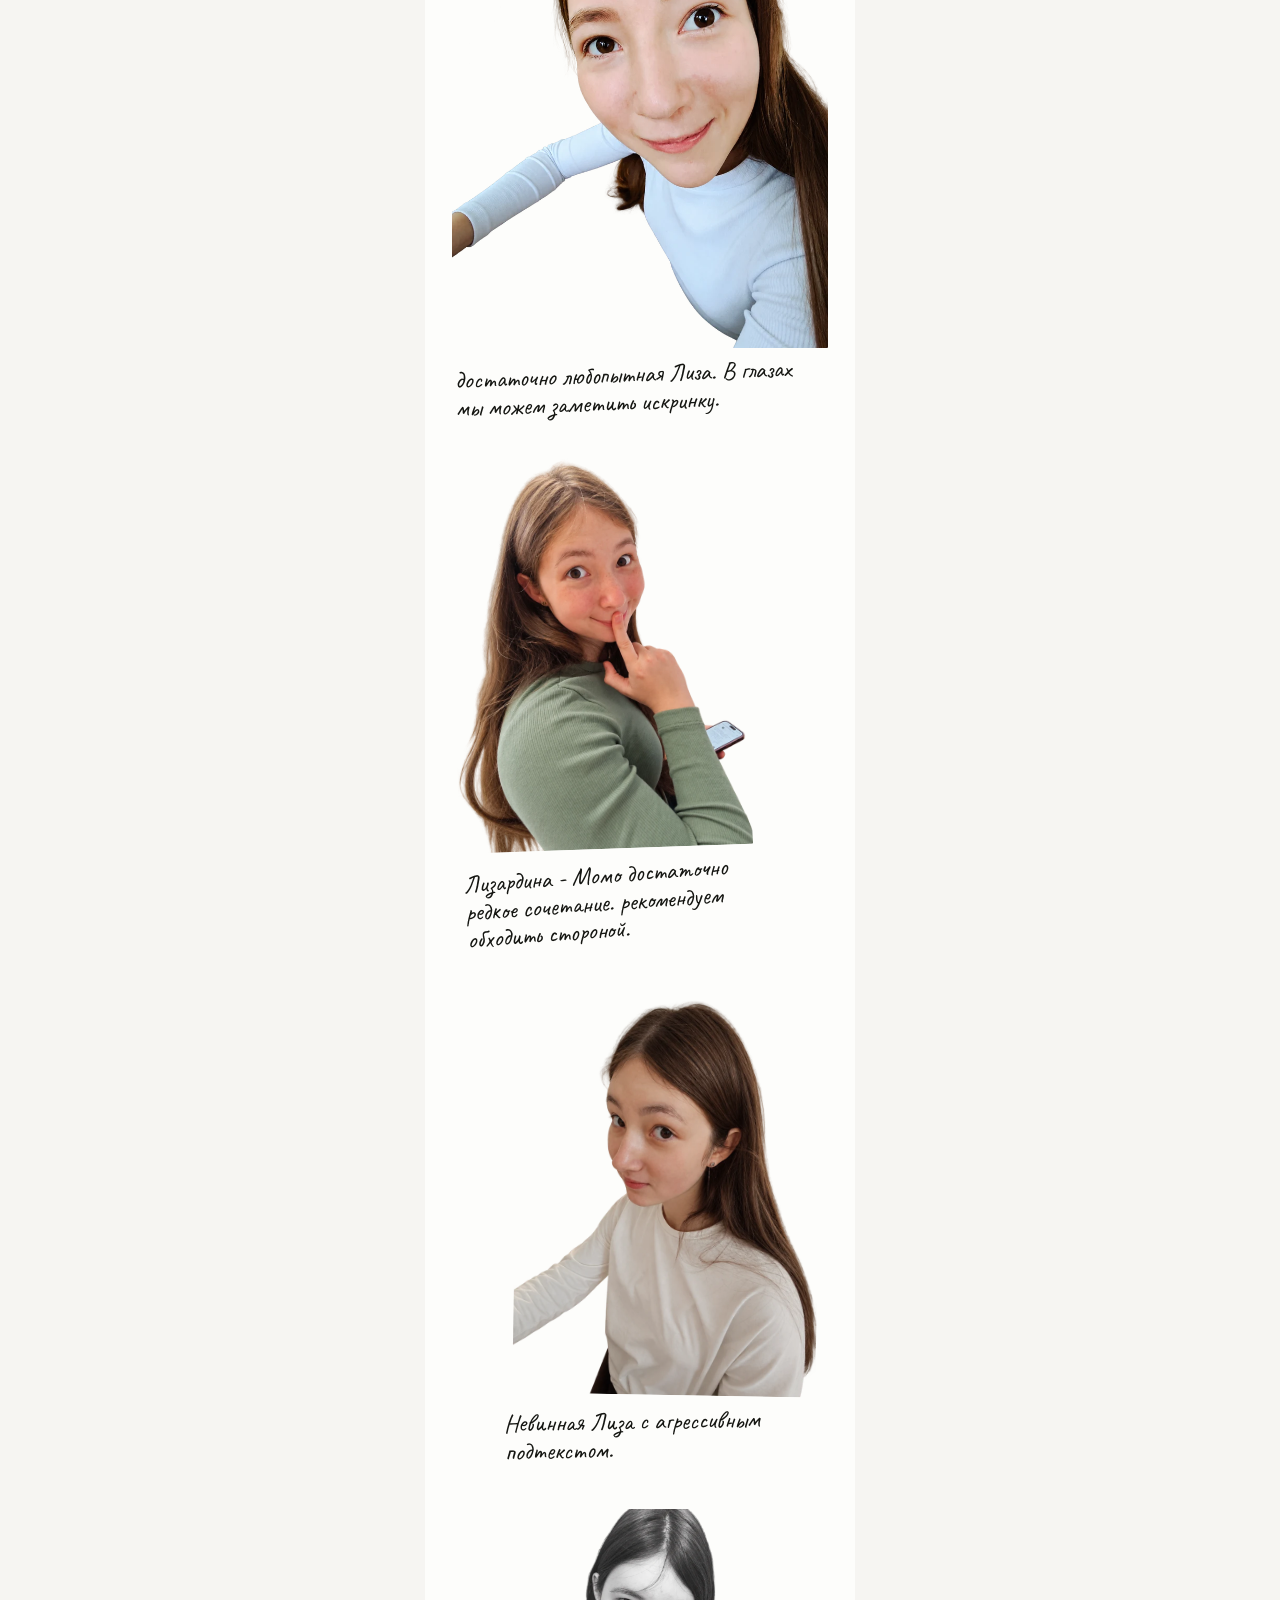
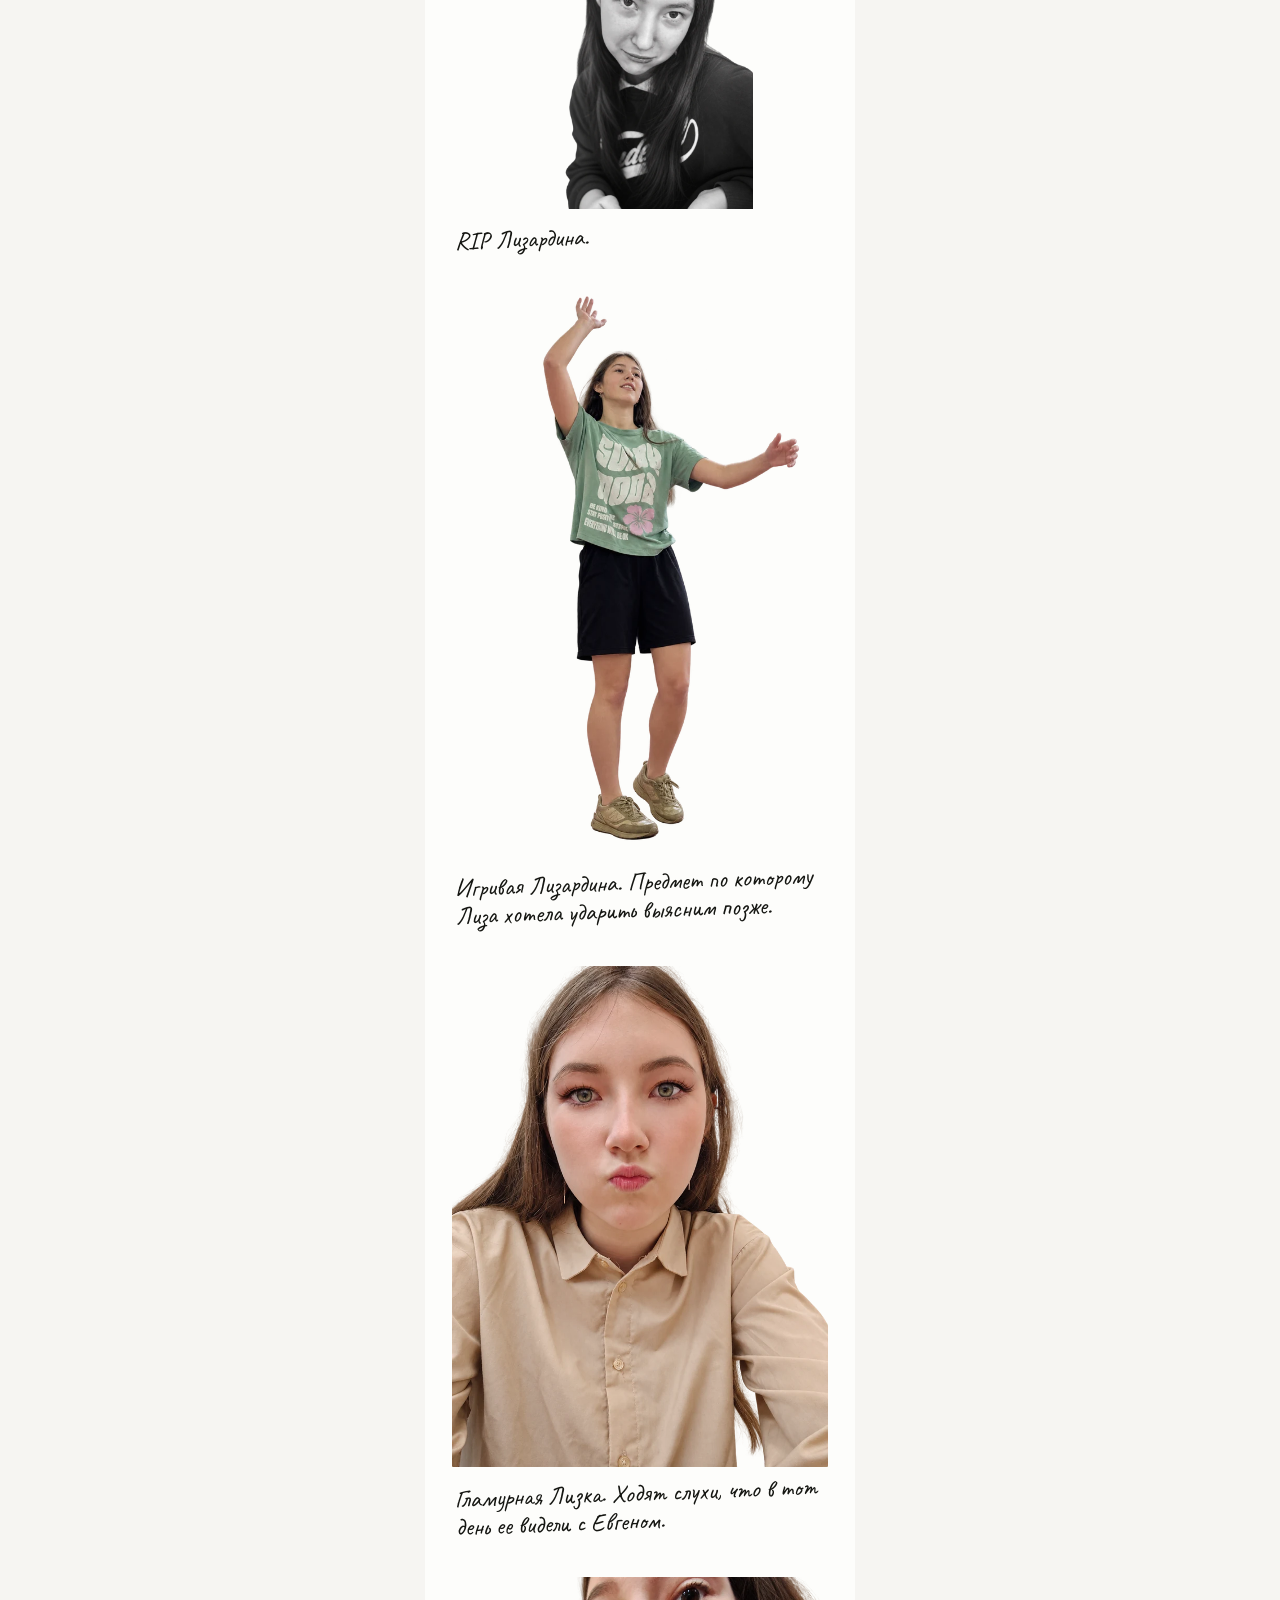
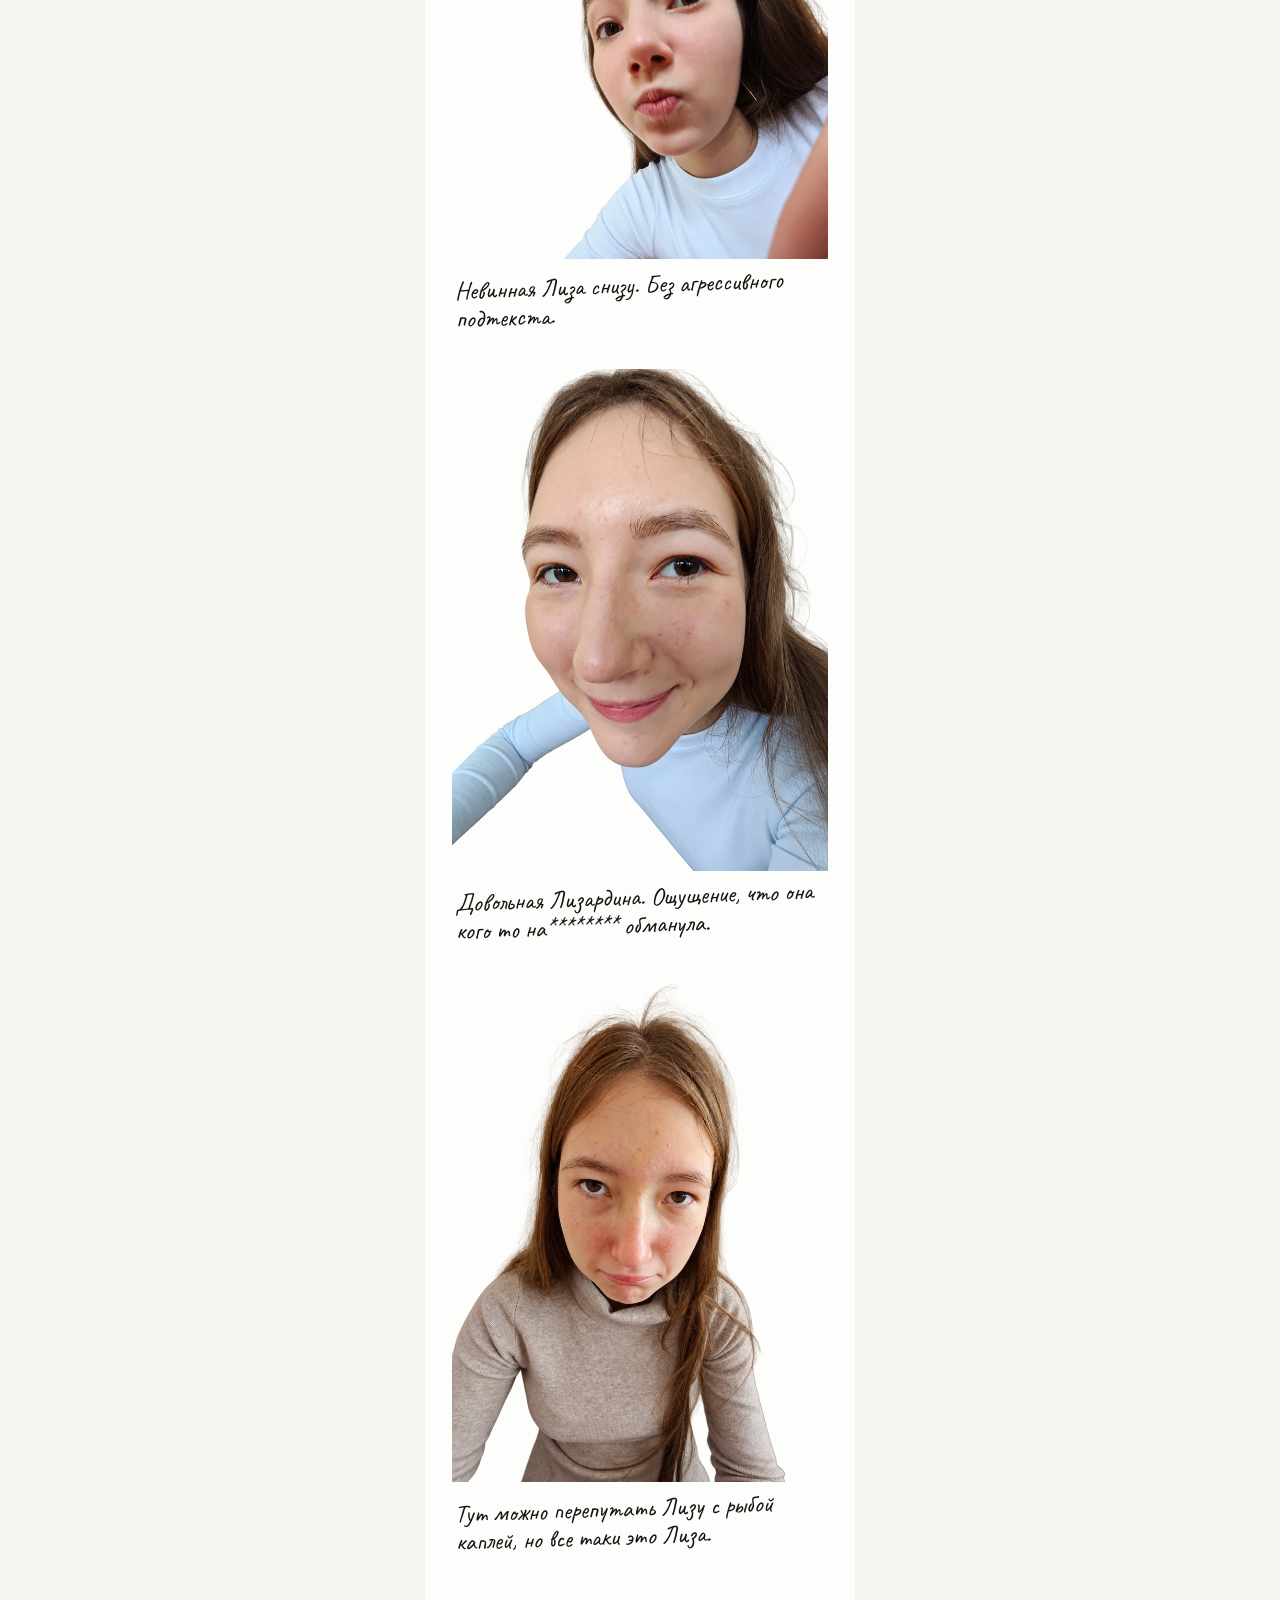
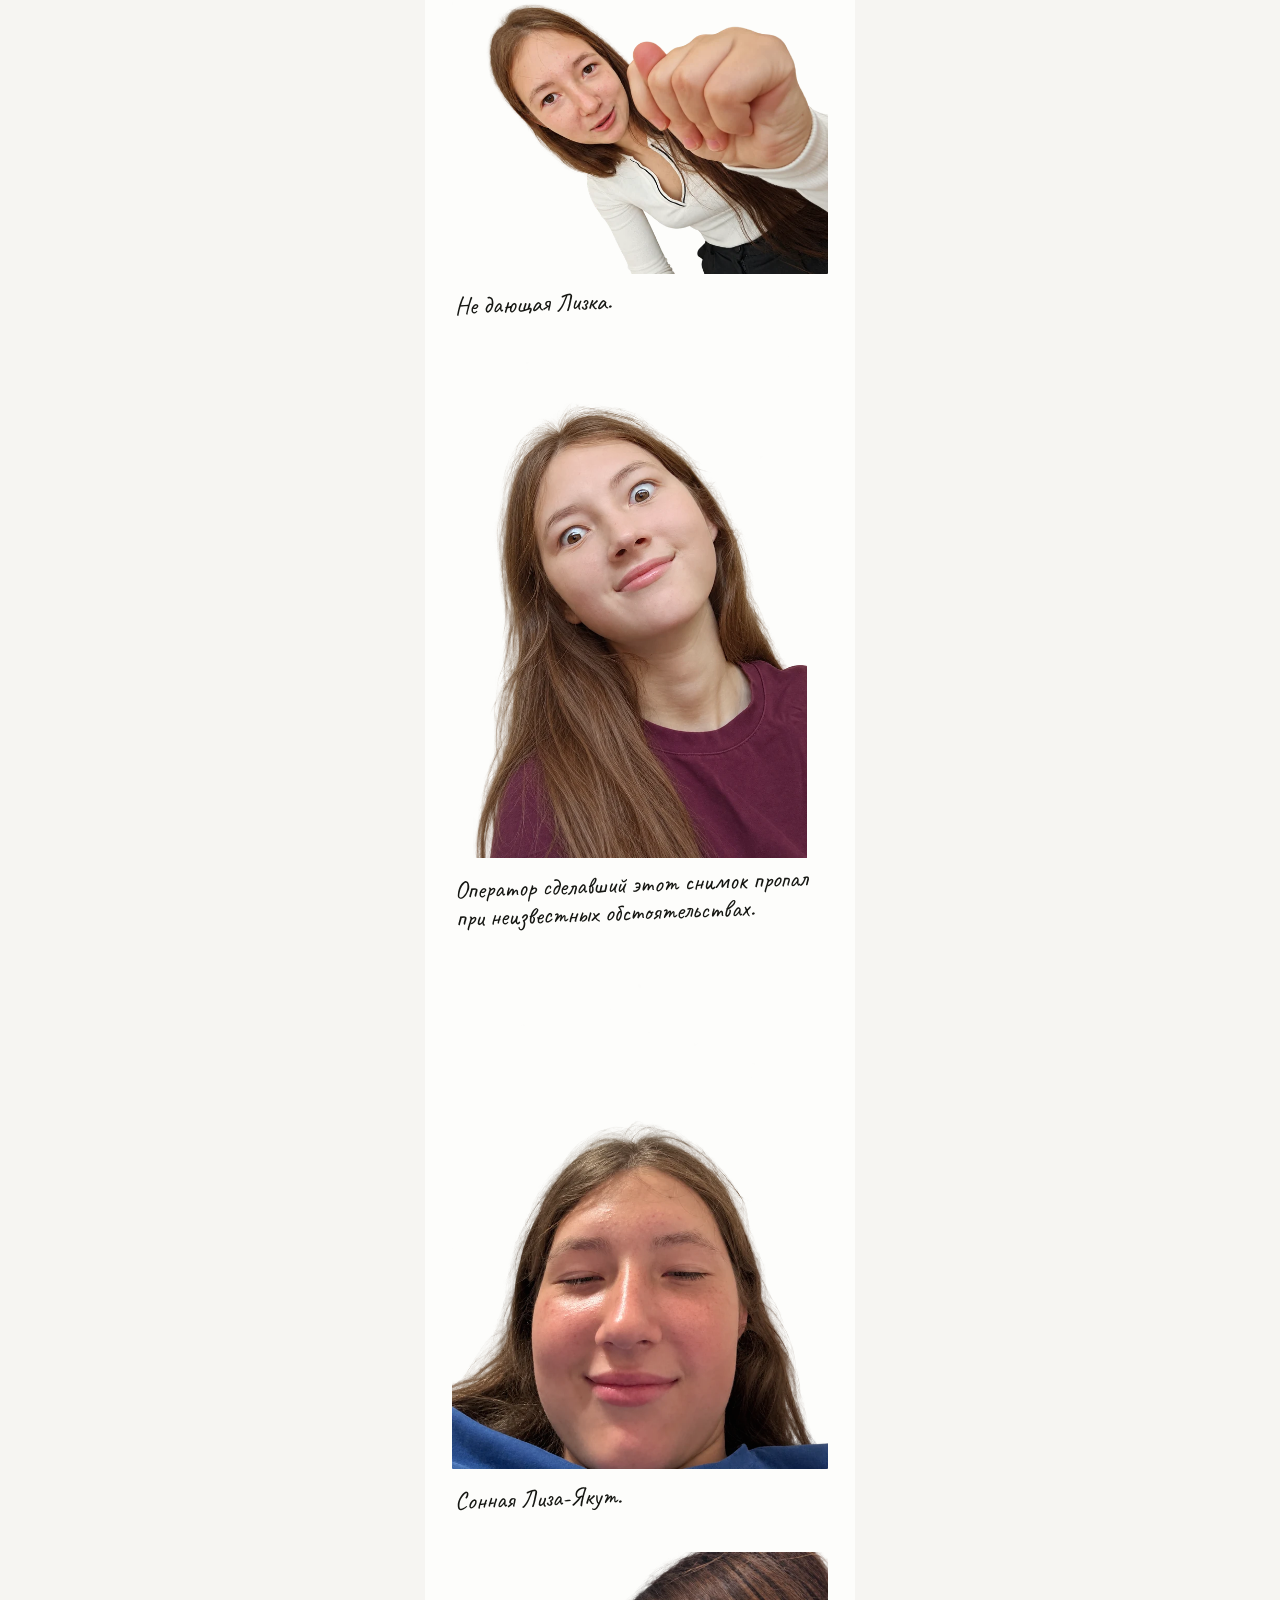
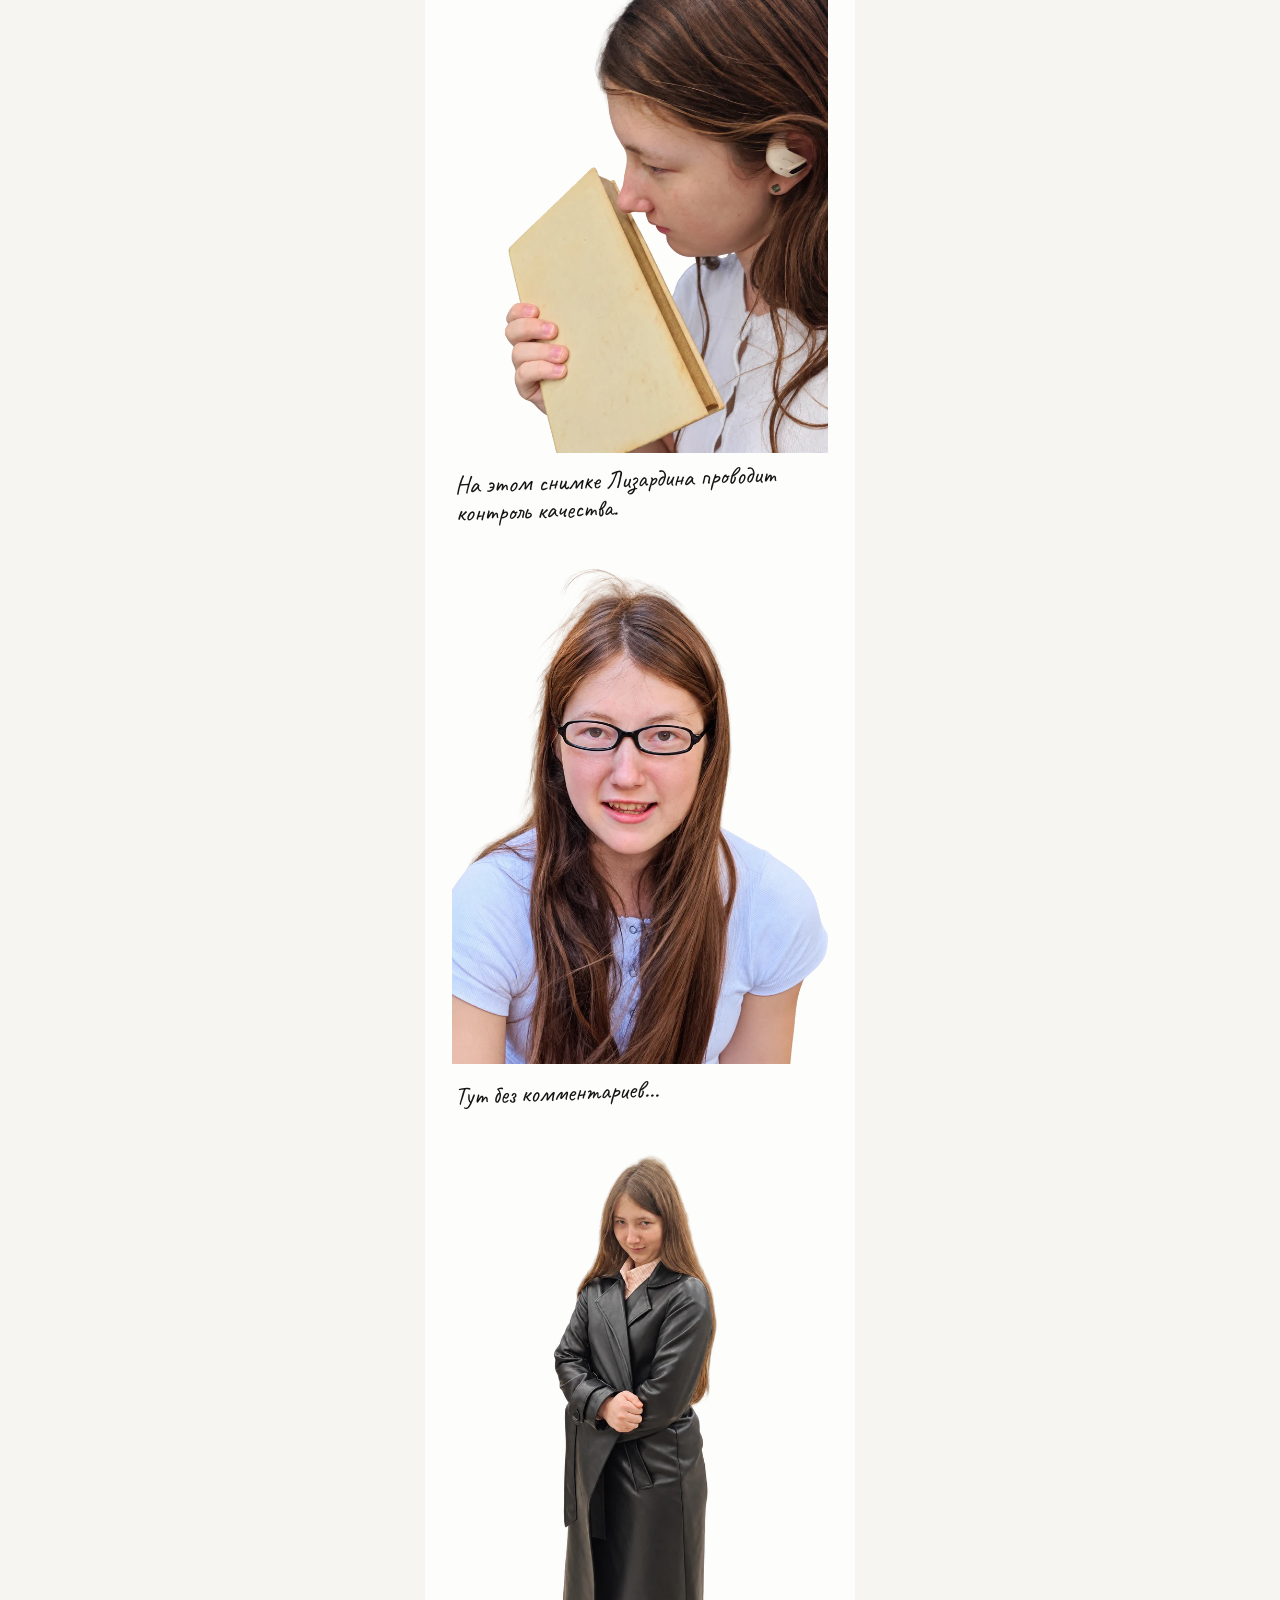
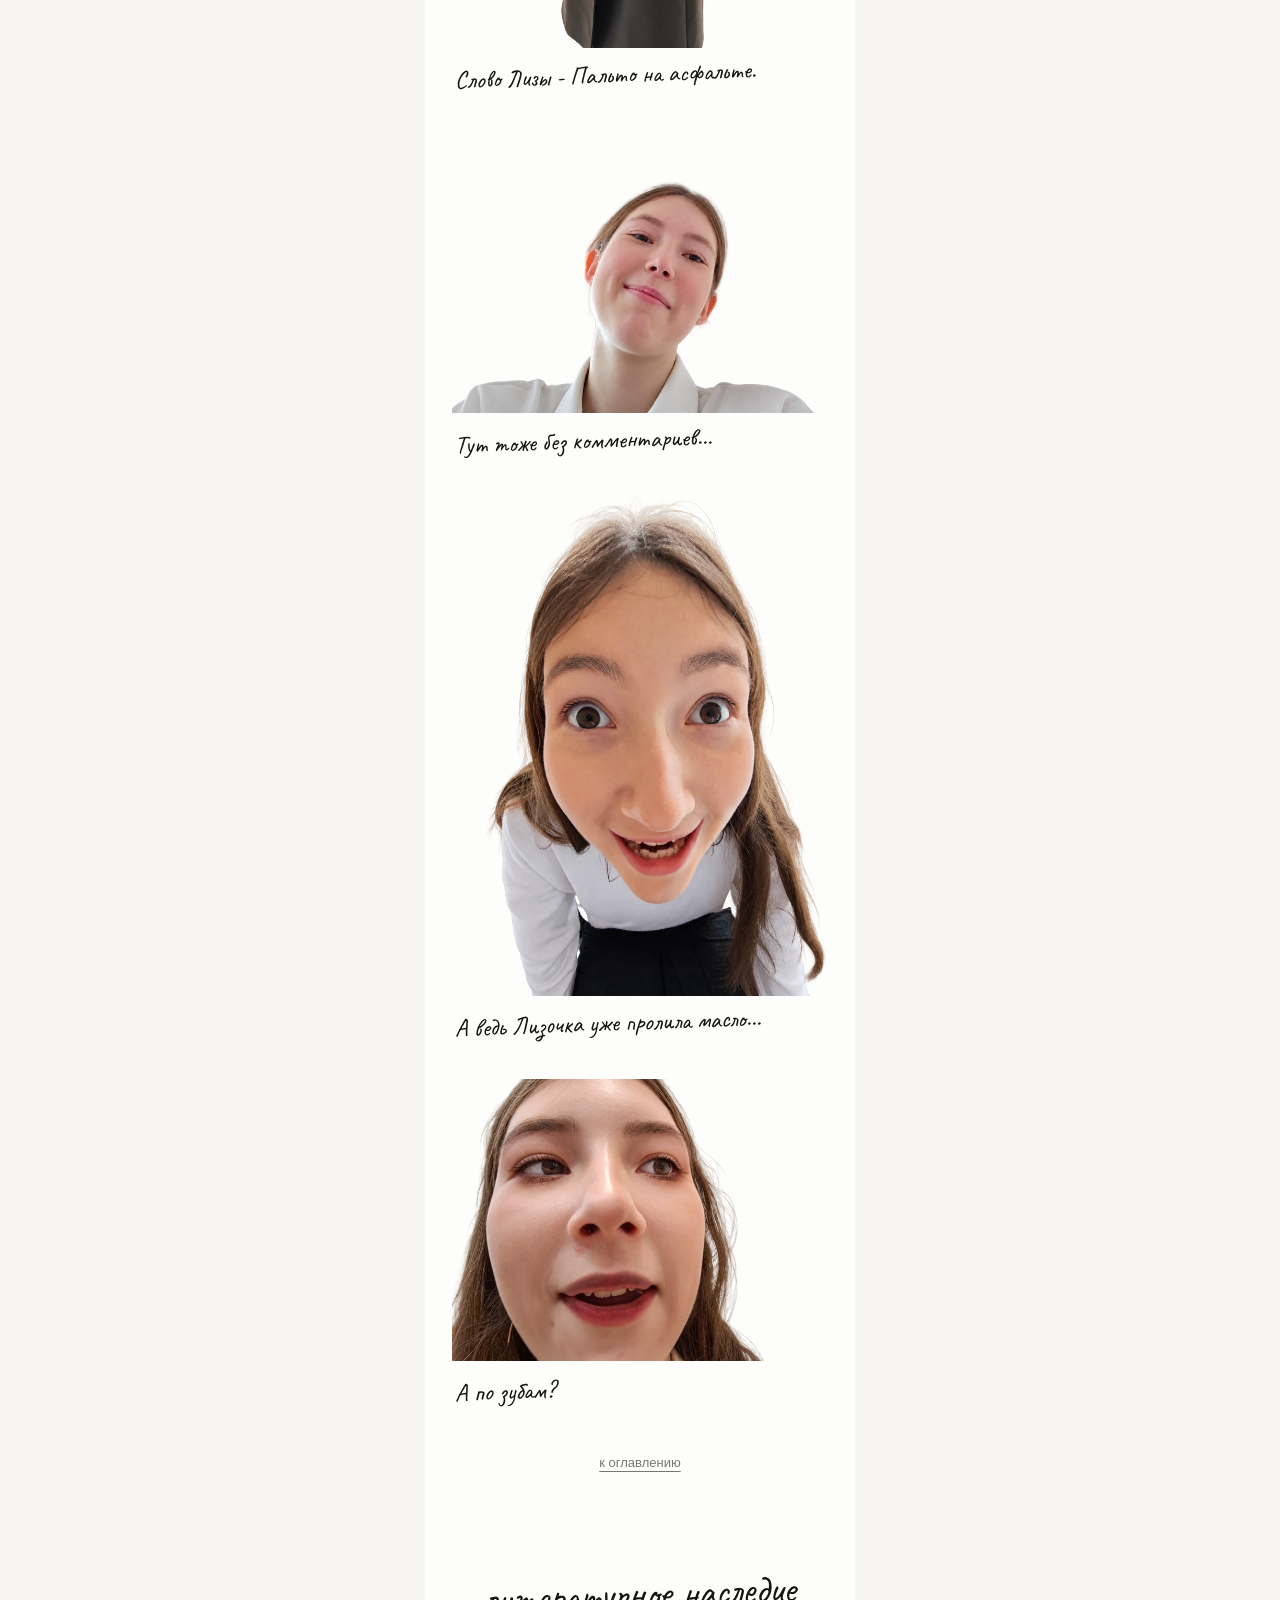
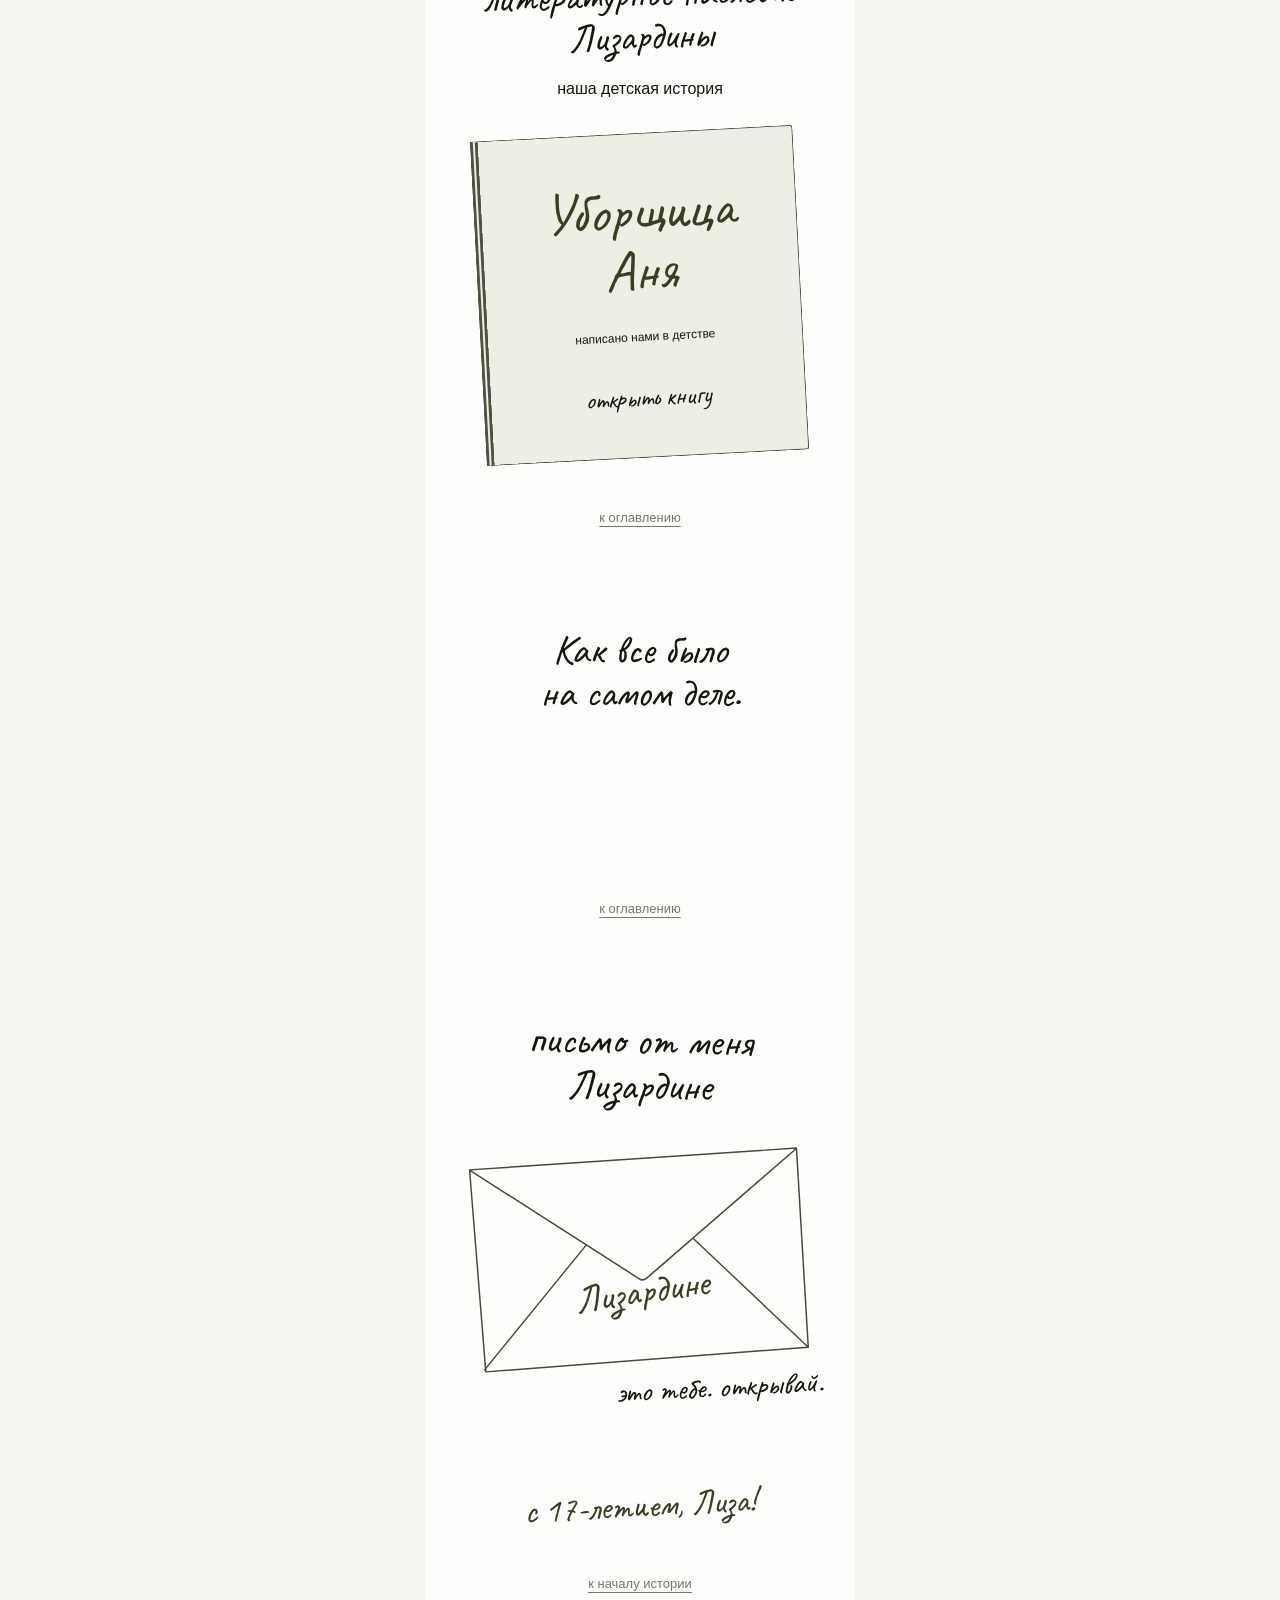
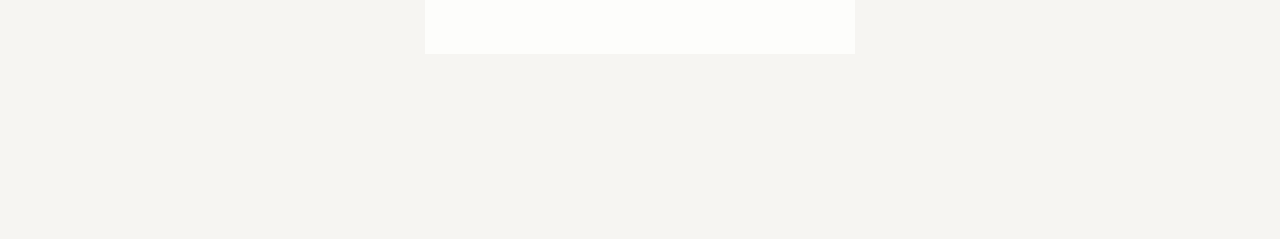
==== commit daba8a17: "Add Liza opening photo and match both opening captions" ====
--- a/friends/liza/index.html
+++ b/friends/liza/index.html
@@ -8,14 +8,15 @@
   <meta name="description" content="Для всех это Лиза. Но для меня это Лизардина. Моя версия нашей истории.">
   <title>Для меня — Лизардина</title>
   <link rel="preload" href="../../shared/fonts/Caveat.ttf" as="font" type="font/ttf" crossorigin>
-  <link rel="stylesheet" href="styles.css?v=truth-20261102-1">
-  <script defer src="content.js?v=truth-20261102-1"></script>
-  <script defer src="app.js?v=truth-20261102-1"></script>
+  <link rel="stylesheet" href="styles.css?v=liza-young-deputy-1">
+  <script defer src="content.js?v=liza-young-deputy-1"></script>
+  <script defer src="app.js?v=liza-young-deputy-1"></script>
 <link rel="stylesheet" href="../../shared/music.css"><script defer src="../../shared/audio-config.js"></script><script defer src="../../shared/music.js" data-page="liza"></script></head>
 <body>
   <a class="skip" href="#contents">Перейти к разделам</a>
   <main id="top">
     <a href="../../" style="display:inline-block;margin:24px 29px 0;font:17px/1.5 Arial,sans-serif;text-underline-offset:5px;padding:8px 0">к Воздуханкам</a>
+    <figure class="opening-photo" id="young-deputy"></figure>
     <section class="intro" aria-label="Для всех это Лиза. Но для меня это Лизардина">
       <h1>для всех это<br>Лиза</h1>
       <div id="hero-photo" class="hero-photo"></div>
--- a/friends/liza/styles.css
+++ b/friends/liza/styles.css
@@ -11,3 +11,20 @@
 .nickname-wrap{height:auto;min-height:94px}.story-start{margin-top:15px}.origin .video-preview{margin-top:26px}.book-page img{max-height:260px;object-fit:contain}.page-controls button{font-size:17px;padding:8px 11px}.book-page p{white-space:pre-wrap;overflow-wrap:anywhere}
 
 .truth-content{min-height:110px;margin-top:24px;font-size:19px;line-height:1.5;white-space:pre-line}.truth-content p{margin:0 0 20px}
+
+.opening-photo {
+  margin: 30px 29px 0;
+}
+
+.opening-photo figcaption {
+  margin: 0 0 14px;
+  color: var(--olive);
+  font-size: 34px;
+  line-height: 1.08;
+}
+
+@media (max-width: 359px) {
+  .opening-photo {
+    margin-inline: 22px;
+  }
+}
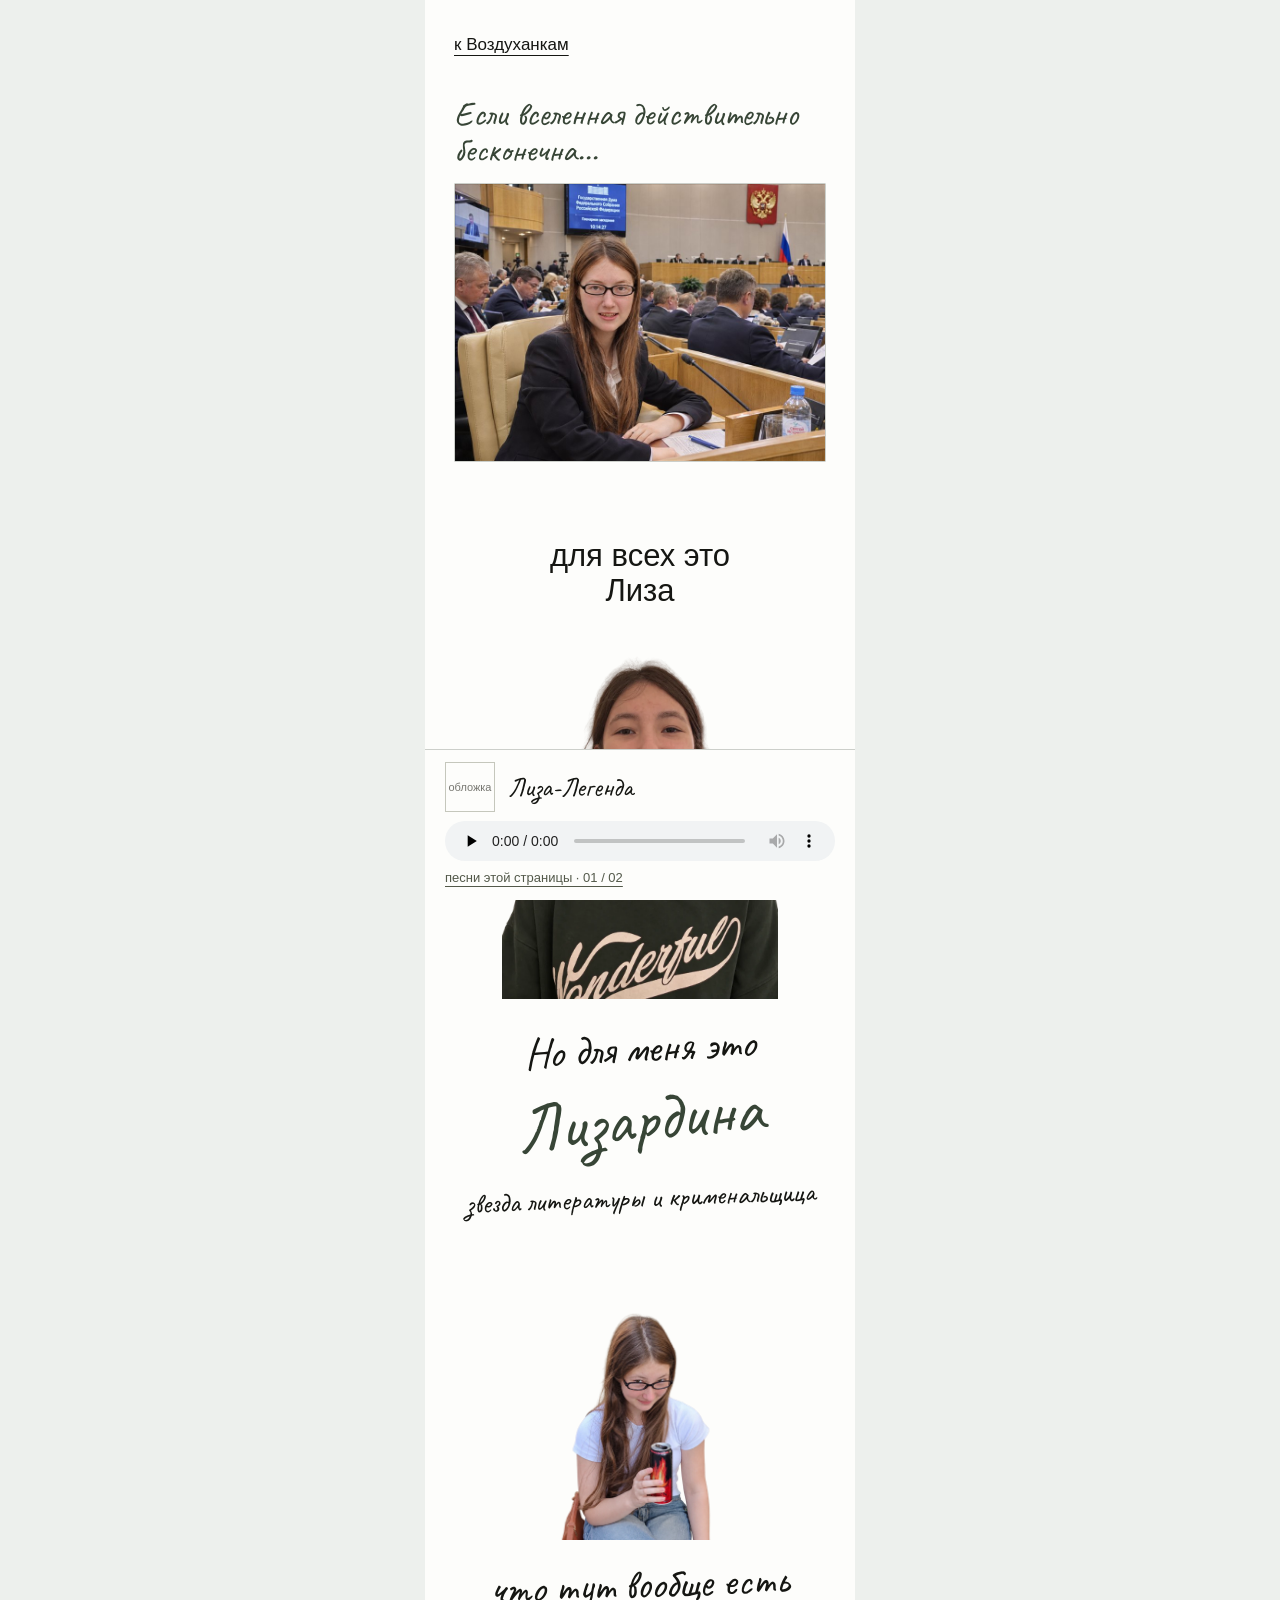
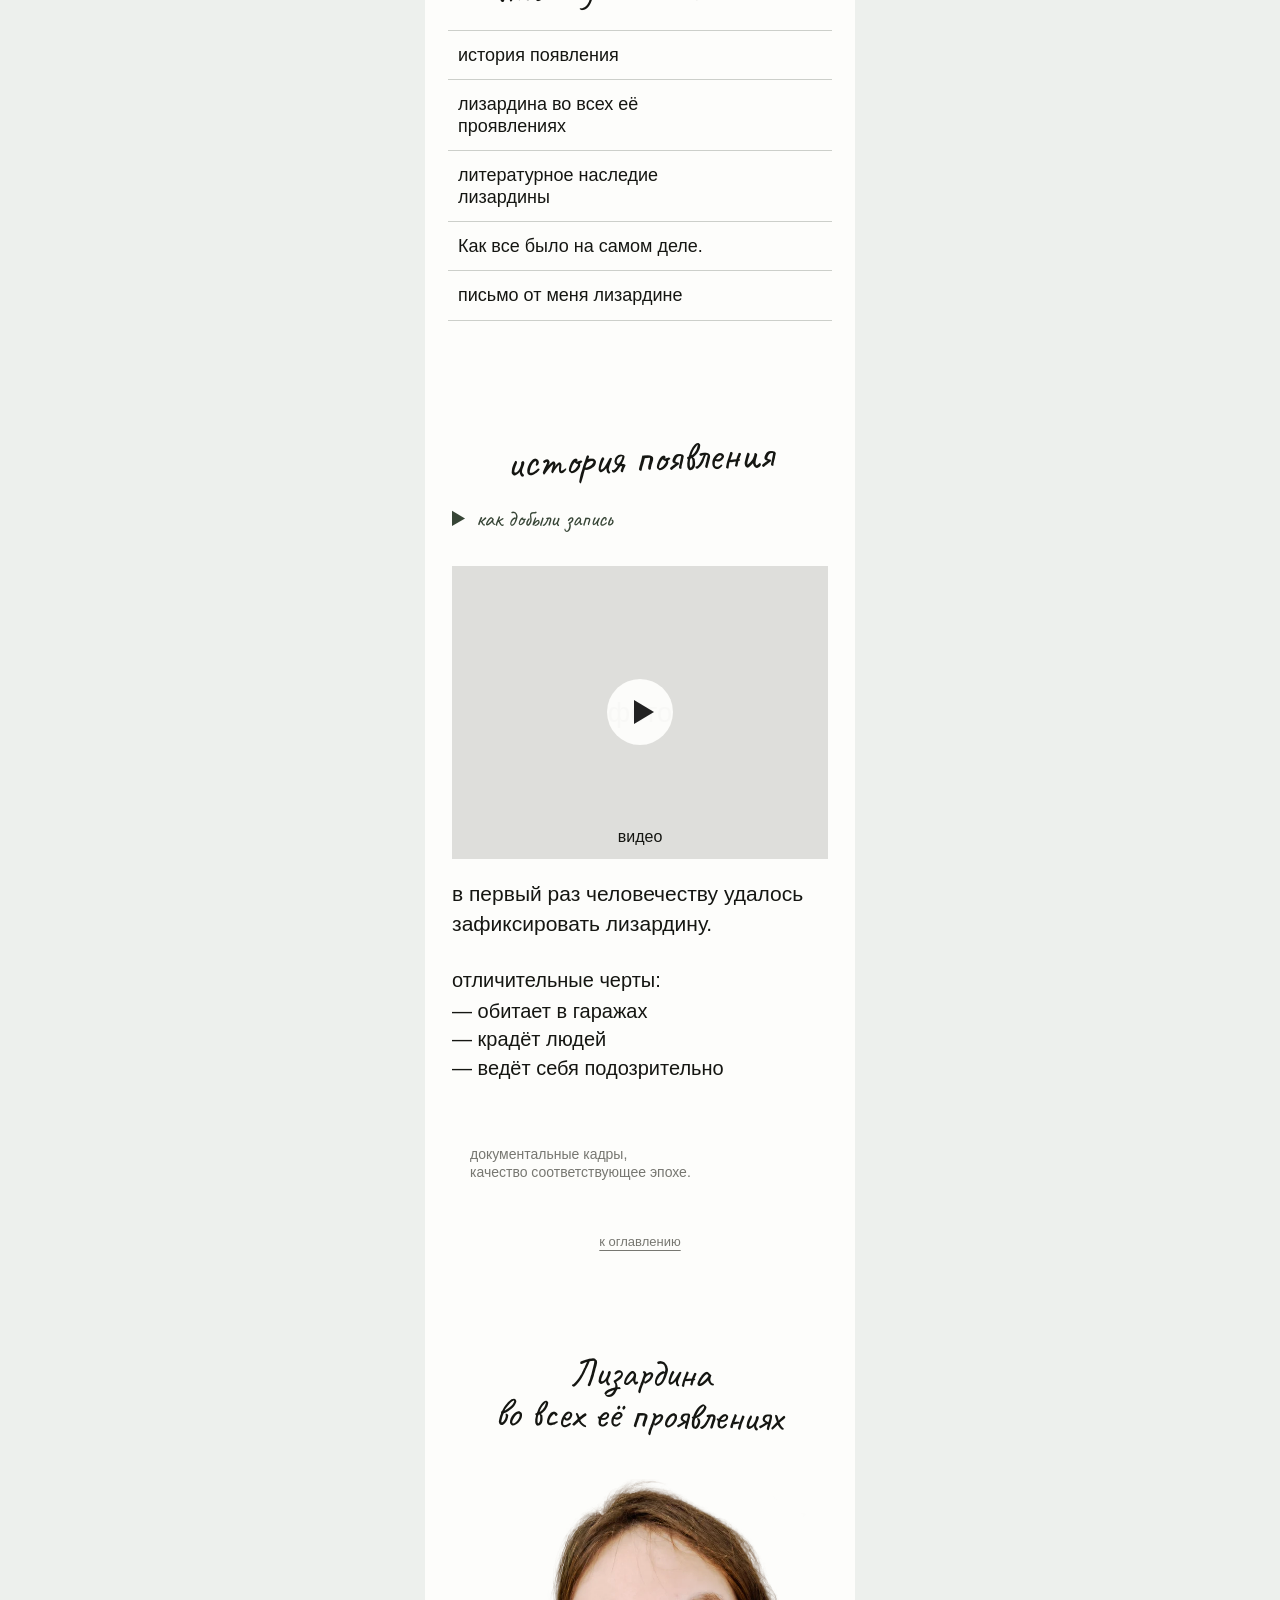
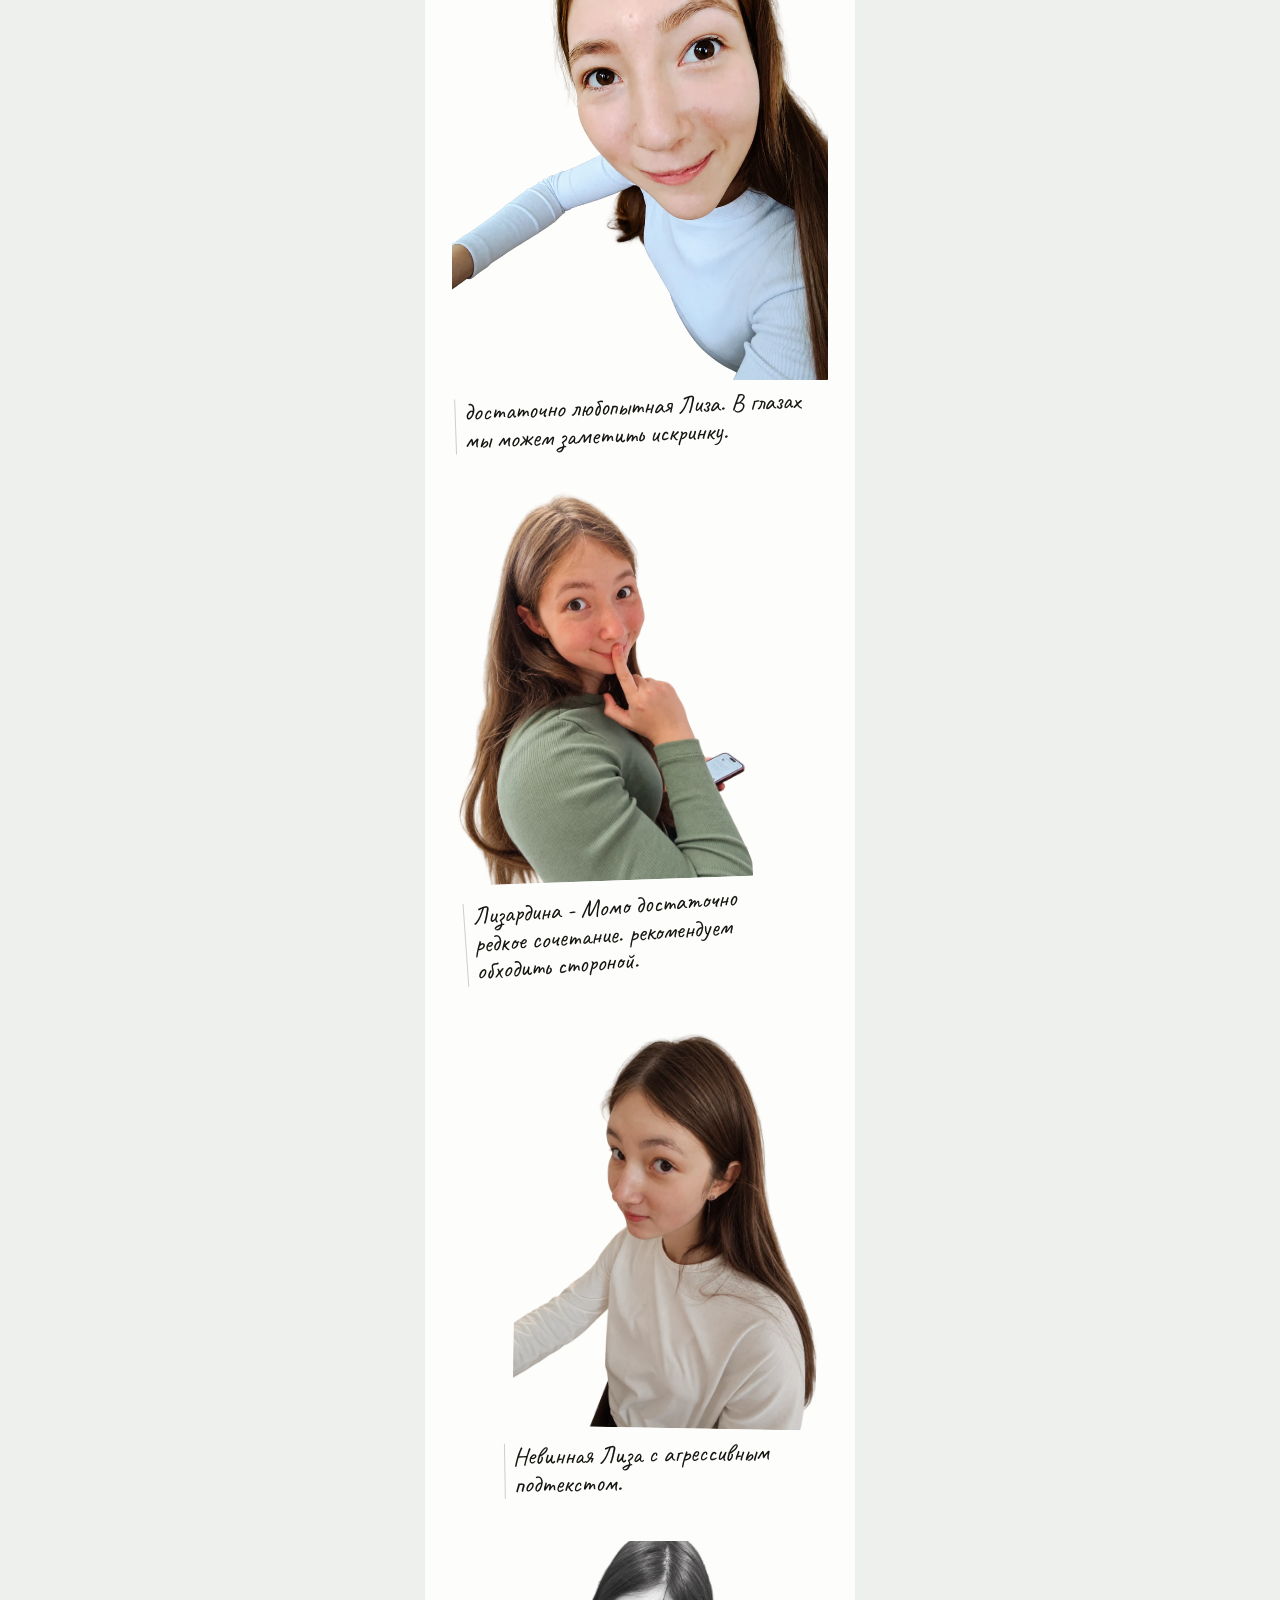
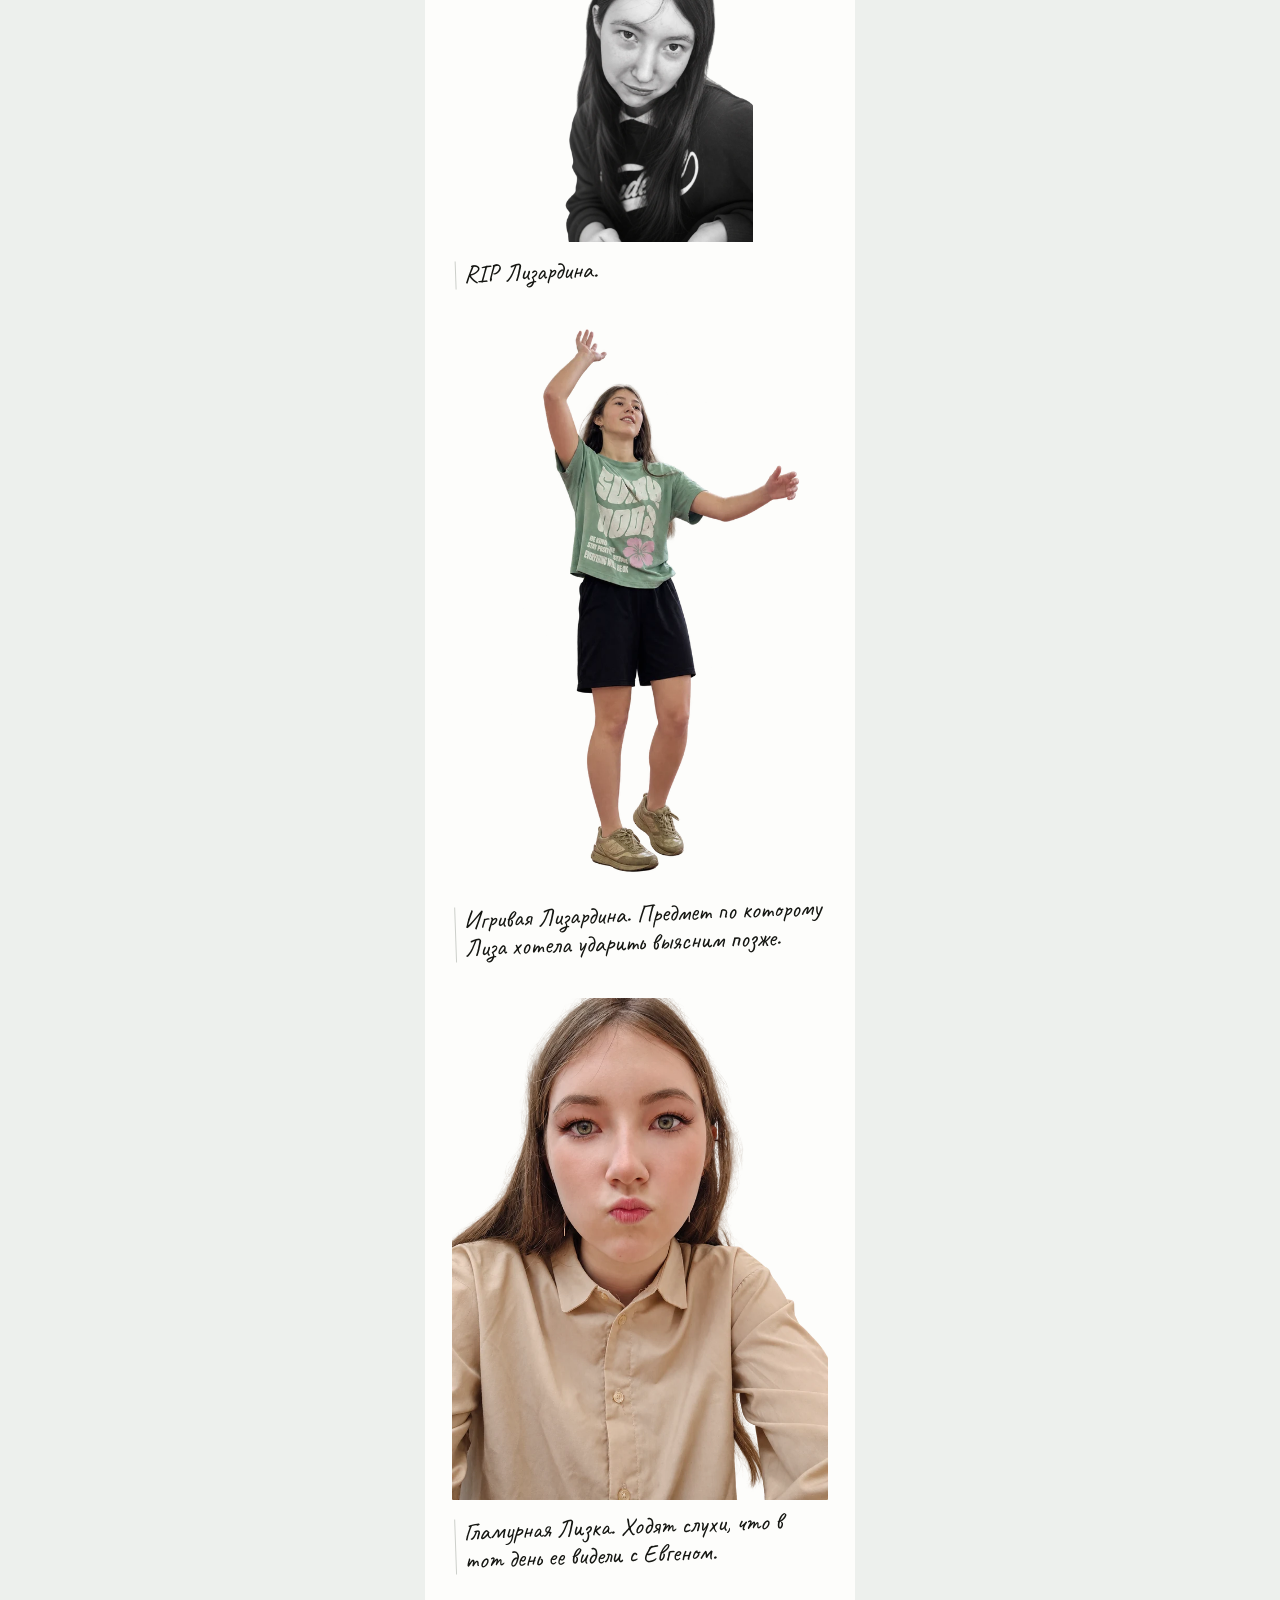
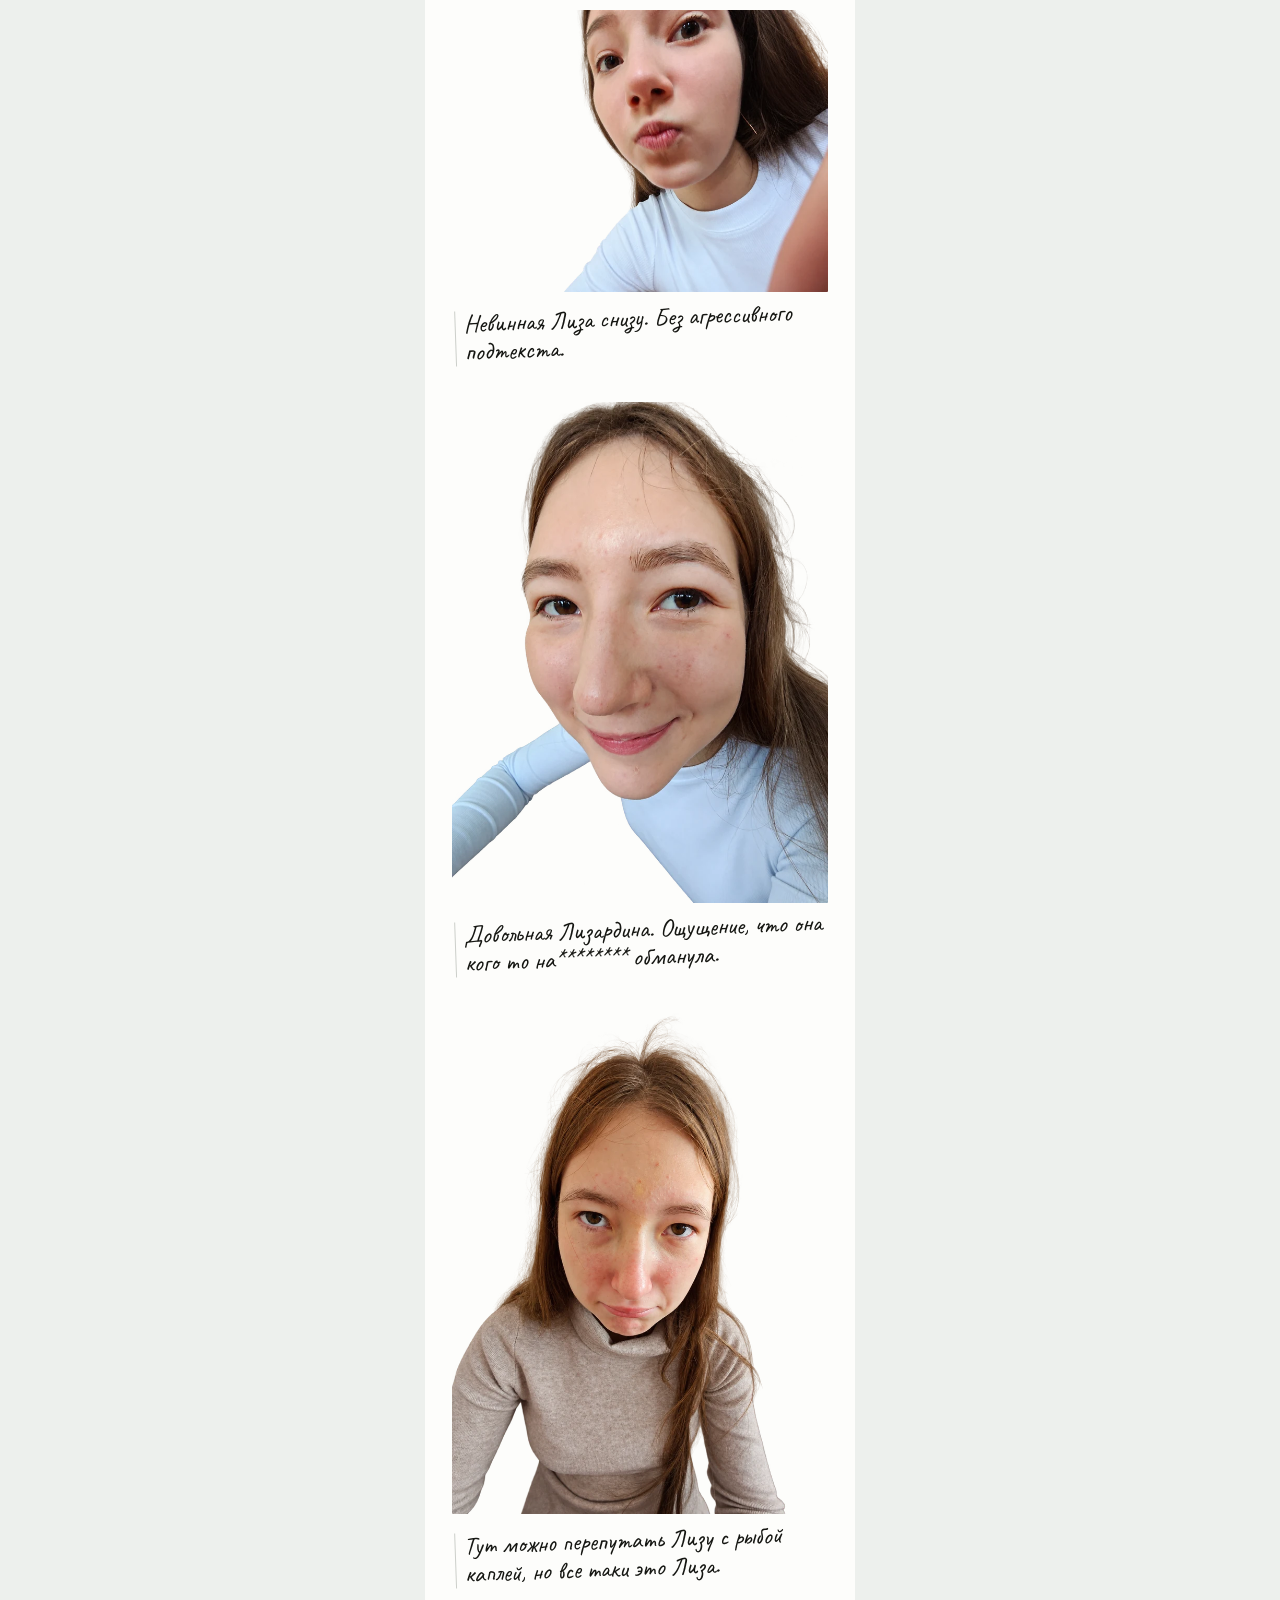
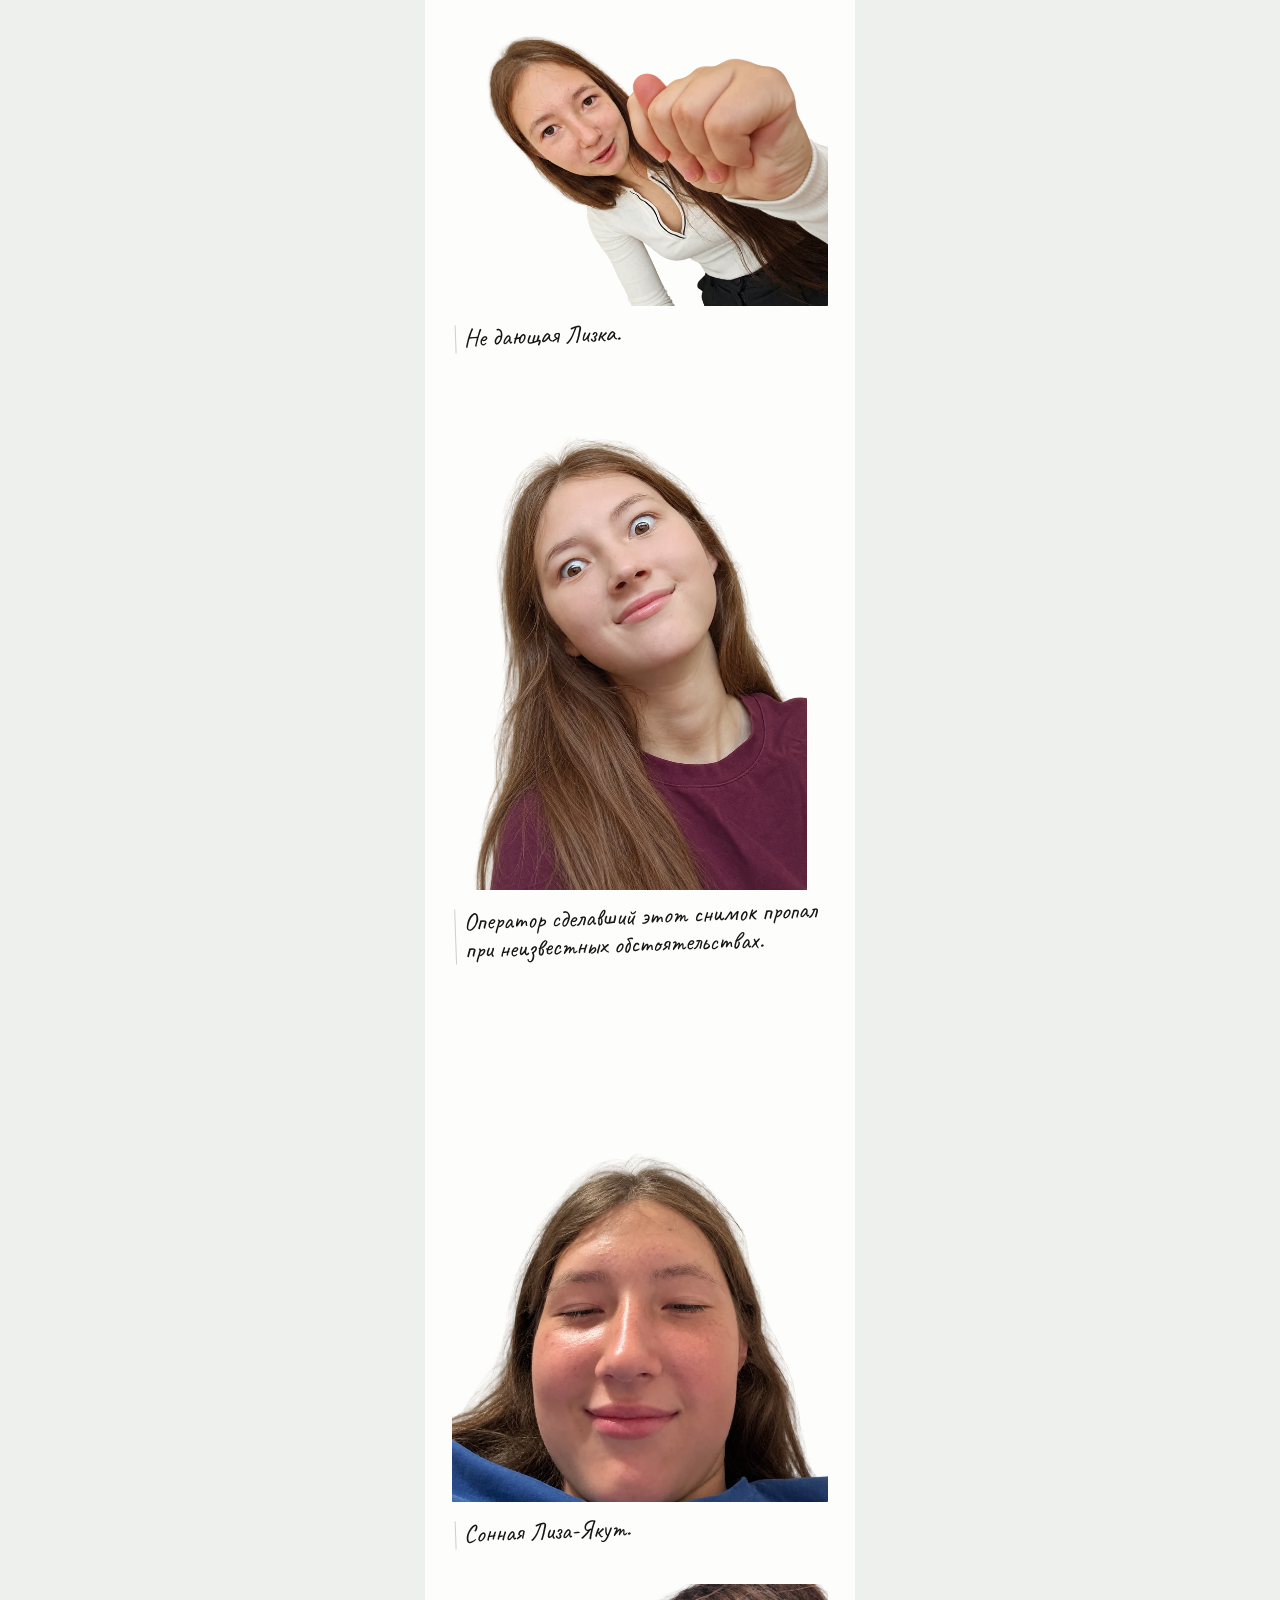
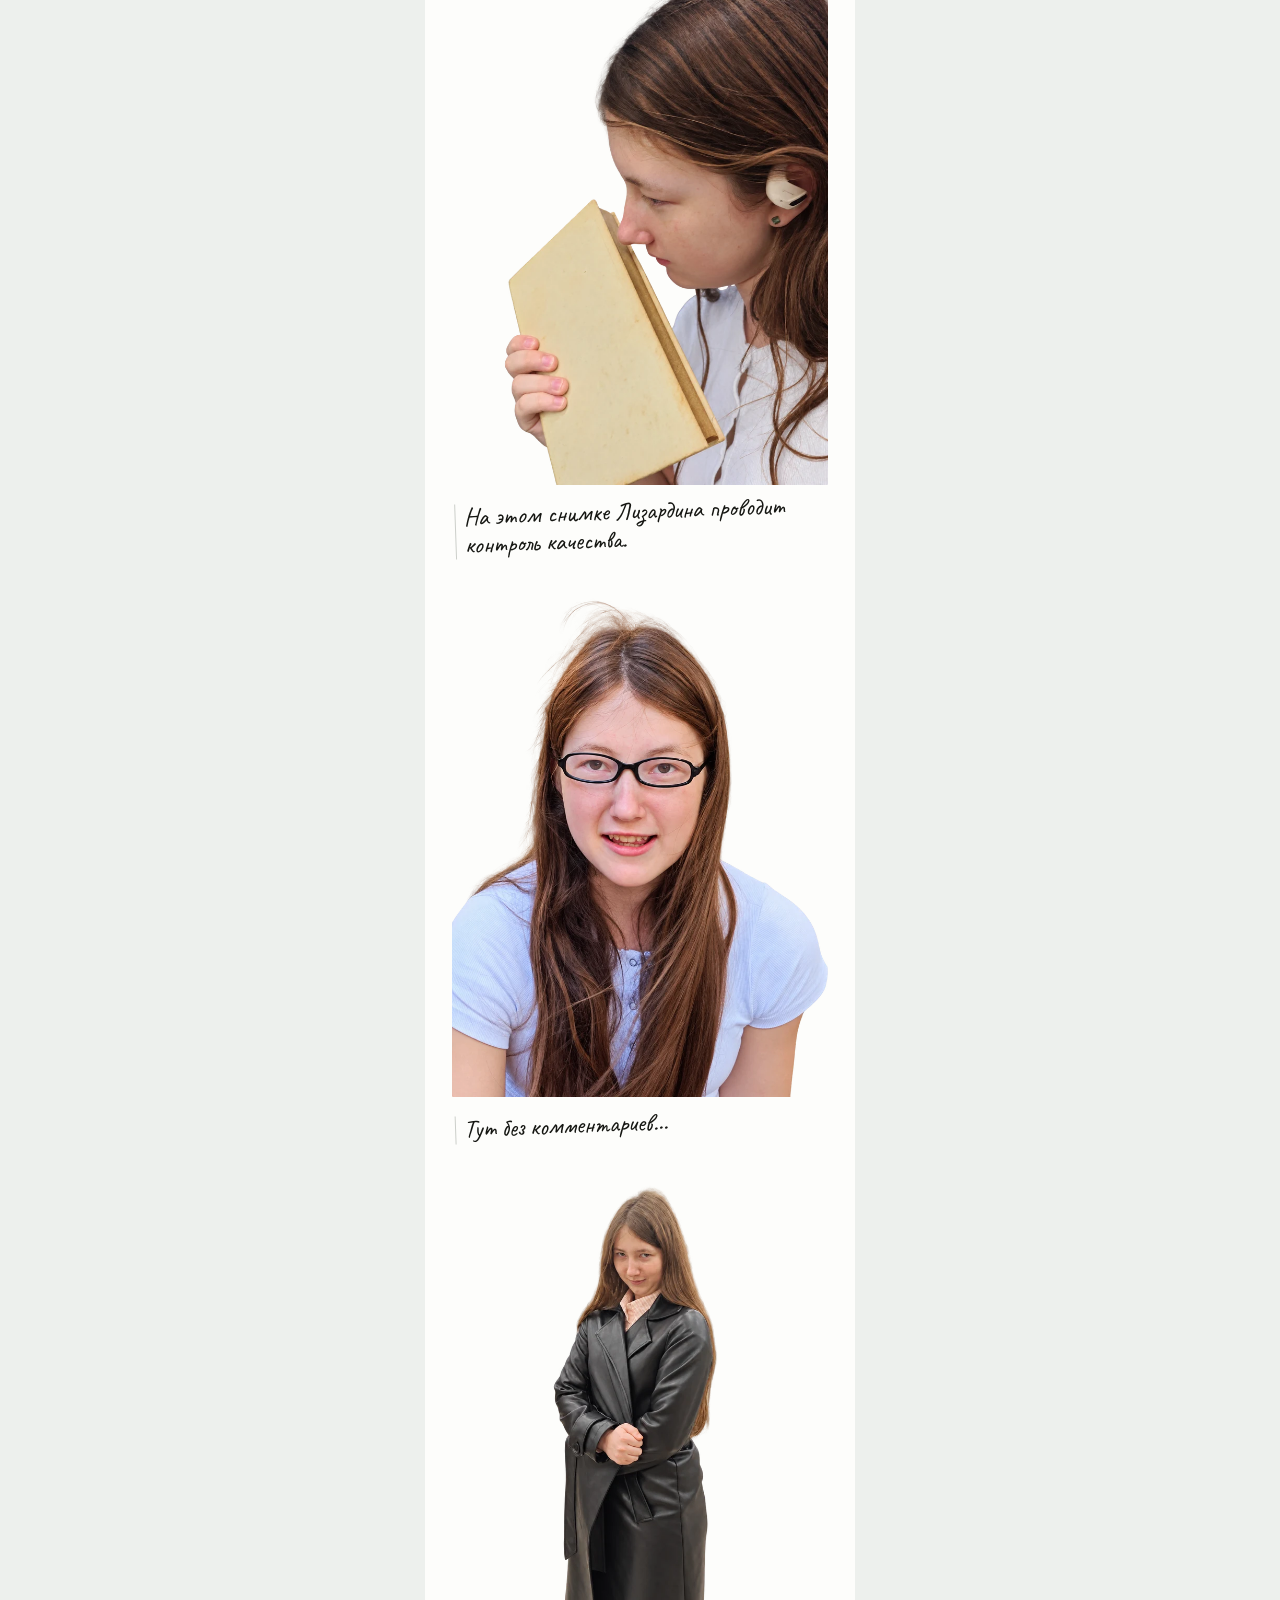
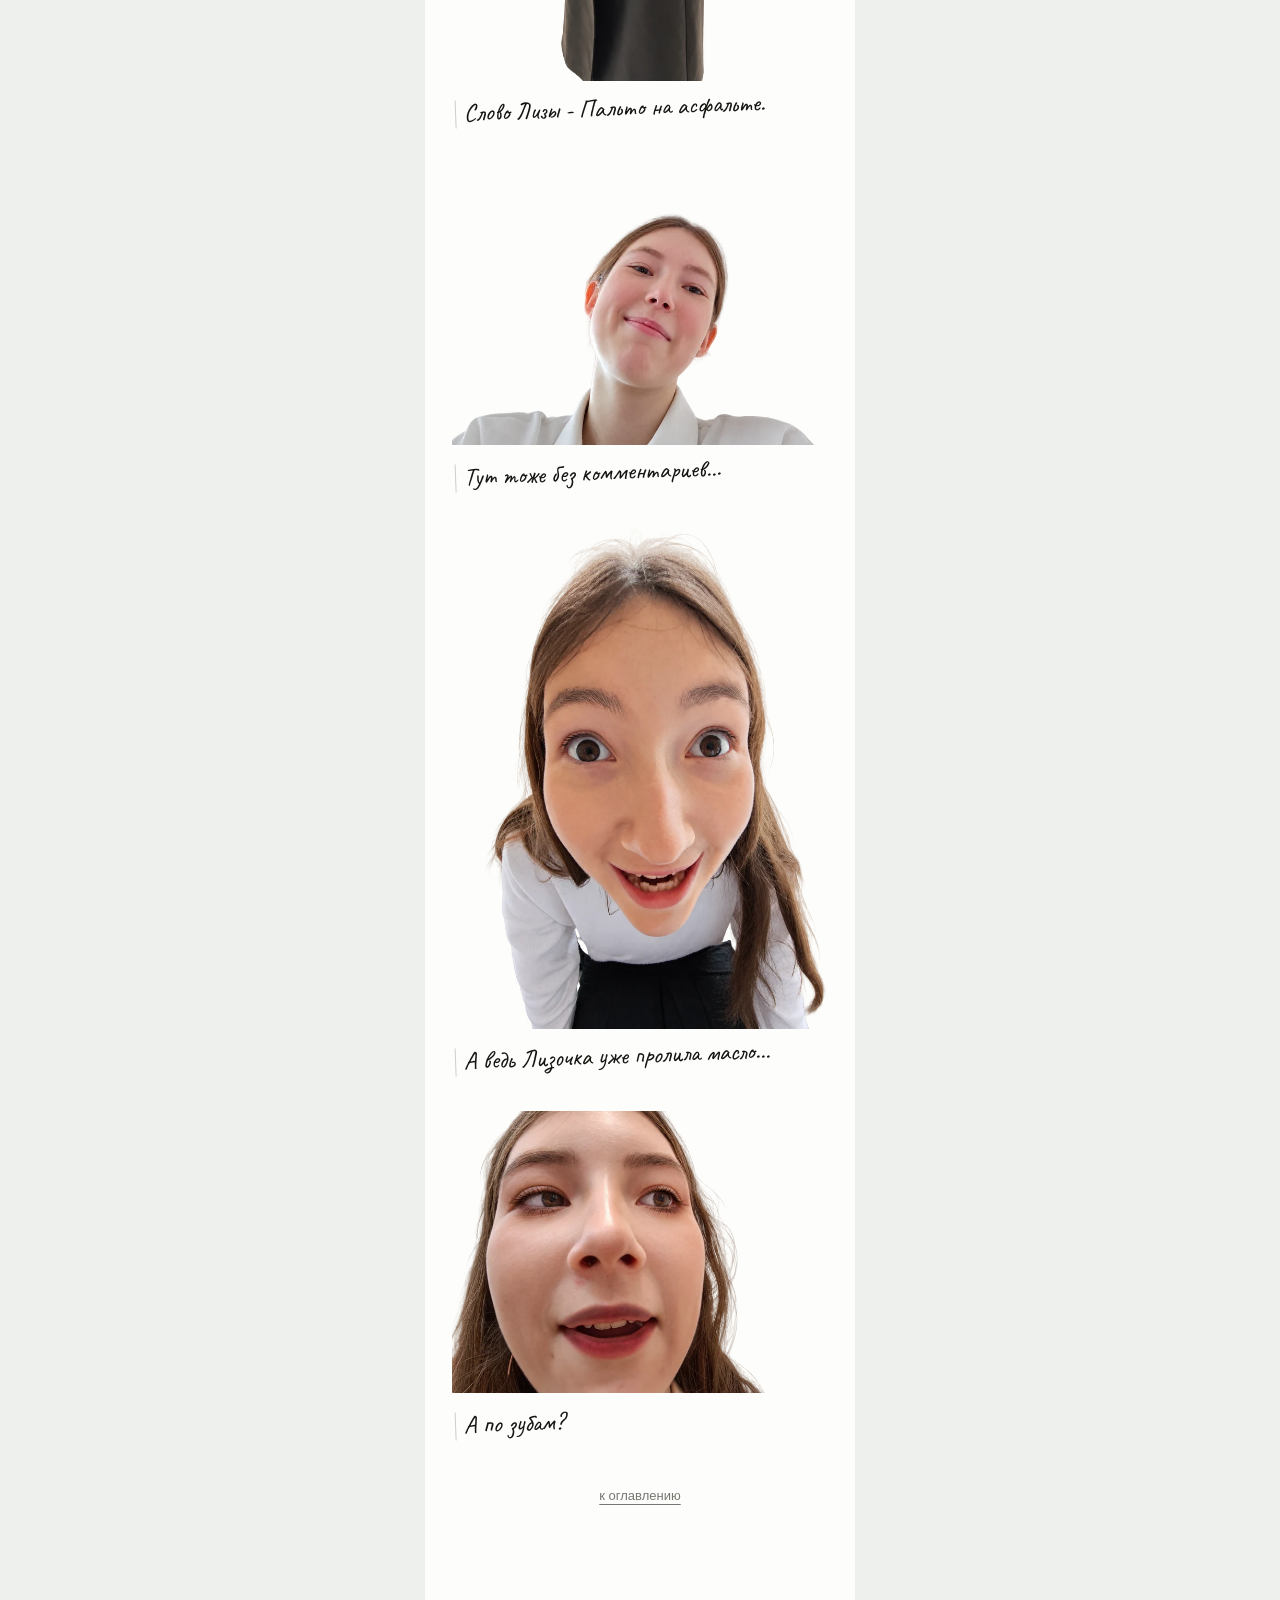
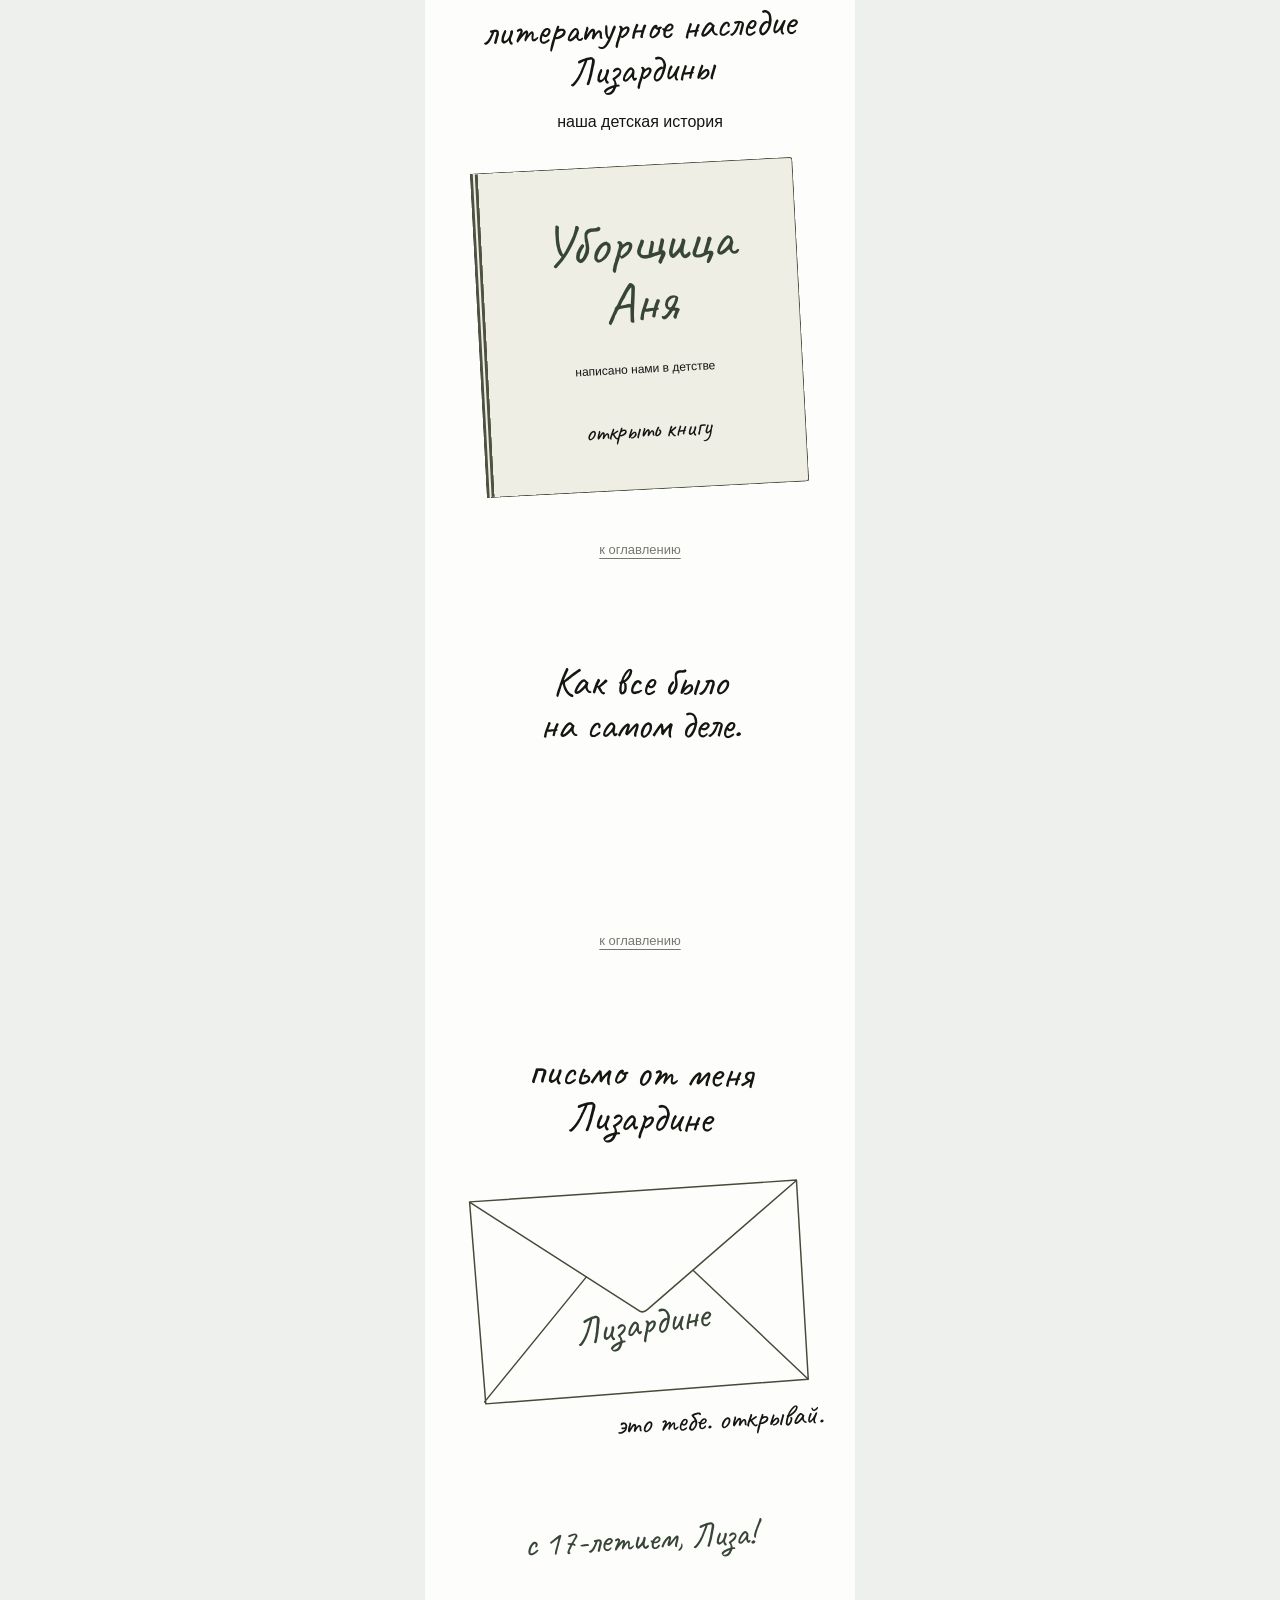
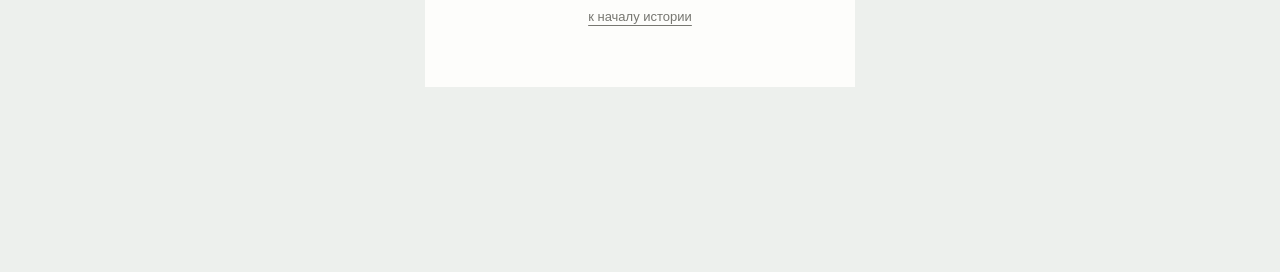
==== commit 875ef164: "Design contact sheet galleries and Lizardina tape gag" ====
--- a/friends/liza/index.html
+++ b/friends/liza/index.html
@@ -11,7 +11,10 @@
   <link rel="stylesheet" href="styles.css?v=liza-young-deputy-1">
   <script defer src="content.js?v=liza-young-deputy-1"></script>
   <script defer src="app.js?v=liza-young-deputy-1"></script>
-<link rel="stylesheet" href="../../shared/music.css"><script defer src="../../shared/audio-config.js"></script><script defer src="../../shared/music.js" data-page="liza"></script></head>
+<link rel="stylesheet" href="../../shared/music.css"><script defer src="../../shared/audio-config.js"></script><script defer src="../../shared/music.js" data-page="liza"></script>
+<link rel="stylesheet" href="../../shared/design-variant.css">
+<link rel="stylesheet" href="../../shared/design-experiment.css">
+</head>
 <body>
   <a class="skip" href="#contents">Перейти к разделам</a>
   <main id="top">
@@ -41,6 +44,27 @@
     <section id="origin" class="chapter origin" aria-labelledby="origin-title">
       <h2 class="hand" id="origin-title">история появления</h2>
       
+      <details class="origin-machine">
+        <summary class="hand">как добыли запись</summary>
+        <svg viewBox="0 0 236 147" role="img" aria-label="Схематичный человечек присел, из-под него вылетает видеокассета">
+          <g fill="none" stroke="currentColor" stroke-width="2.6" stroke-linecap="round" stroke-linejoin="round">
+            <path d="M37 134q55 2 150-2" stroke-width="1.15"/>
+            <!-- Человечек, присевший в три погибели. -->
+            <path d="M150 24c11 1 19 9 18 19-1 11-12 17-22 14-11-2-16-11-14-20 2-8 8-13 18-13Z"/>
+            <path d="M133 51q-12 14-28 16-13 1-19 14m4 2q13-6 26 2l12 13-15 27h14m-11-28-21 20-5 10h13m20-62 12 20 16-2m-17-17 13 7 9-5"/>
+            <path d="M158 47q-4 3-8 0m-9-8h1m13-2h1" stroke-width="1.6"/>
+            <!-- Штрихи направления и кассета. -->
+            <path d="m81 86-13 2m12 5-15 6m19-1-8 9" stroke-width="1.7"/>
+            <g class="origin-tape">
+              <g transform="rotate(-12 53 114)">
+                <path d="M33 103h40v23H33z" fill="var(--paper)"/>
+                <path d="M39 108h28v10H39zm4 15h20" stroke-width="1.2"/>
+                <path d="m51 109 7 4-7 4z" fill="currentColor" stroke-width="1"/>
+              </g>
+            </g>
+          </g>
+        </svg>
+      </details>
       <button class="video-preview" id="video-button" aria-label="Открыть видео: история появления Лизардины">
         <img id="video-cover" src="../../shared/placeholders/photo.svg" alt="Обложка старого видео, пока заглушка" width="640" height="500" loading="lazy" decoding="async">
         <span class="play" aria-hidden="true"></span>
--- a/shared/design-variant.css
+++ b/shared/design-variant.css
@@ -0,0 +1,107 @@
+/* Контактные отпечатки: спокойные линии, крупные вступления и компактные галереи. */
+:root {
+  --paper: #fdfdfb;
+  --olive: #374536;
+  --contact-line: #cccfca;
+}
+
+body {
+  background: #edf0ed;
+}
+
+.homepage h1 {
+  font-size: clamp(55px, 18vw, 88px);
+  transform: rotate(-2deg);
+}
+
+.homepage #group-photo {
+  margin-block-end: 24px;
+}
+
+.homepage .greeting-figure {
+  margin-inline: 0;
+}
+
+.homepage nav {
+  border-top: 1px solid var(--contact-line);
+}
+
+.homepage nav a {
+  border-color: var(--contact-line);
+}
+
+.contents-list,
+.vika-contents nav,
+.nastya-contents nav {
+  padding-block: 0;
+  padding-inline: 0;
+  border-block: 1px solid var(--contact-line);
+  border-radius: 0;
+  background: transparent;
+}
+
+.contents-list a,
+.vika-contents nav a,
+.nastya-contents nav a {
+  padding-inline: 10px;
+}
+
+.contents-list a + a,
+.vika-contents nav a + a,
+.nastya-contents nav a + a {
+  border-top: 1px solid var(--contact-line);
+}
+
+.greeting-photo,
+.opening-photo button.photo,
+.vika-hero .vika-image-button,
+.duel-battle .vika-image-button,
+.vika-photo .vika-image-button,
+.nastya-hero .nastya-photo-button,
+#story-photos .nastya-photo-button,
+.gallery-photo .nastya-photo-button {
+  border: 1px solid var(--contact-line);
+}
+
+.photo-figure figcaption,
+.gallery-photo figcaption {
+  padding-inline-start: 8px;
+  border-inline-start: 1px solid var(--contact-line);
+}
+
+.music-dock {
+  border-top-color: var(--contact-line);
+  background: var(--paper);
+}
+
+@media (min-width: 375px) {
+  #vika-gallery-photos,
+  #gallery-photos {
+    display: grid;
+    grid-template-columns: repeat(2, minmax(0, 1fr));
+    align-items: start;
+    gap: 22px 14px;
+  }
+
+  .vika-page #vika-gallery-photos > .vika-photo,
+  .nastya-page #gallery-photos > .gallery-photo {
+    width: 100%;
+    min-width: 0;
+    margin: 0;
+  }
+
+  .vika-page #vika-gallery-photos img,
+  .nastya-page #gallery-photos > .gallery-photo .nastya-photo-button > img {
+    aspect-ratio: 4 / 5;
+    object-fit: contain;
+    background: #f0f1ed;
+  }
+
+  #vika-gallery-photos figcaption,
+  #gallery-photos figcaption {
+    min-height: 0;
+    font-size: 23px;
+    line-height: 1.15;
+    overflow-wrap: anywhere;
+  }
+}
--- a/shared/design-experiment.css
+++ b/shared/design-experiment.css
@@ -0,0 +1,41 @@
+/* Общие детали варианта: страницы по-прежнему работают на исходной разметке. */
+.origin-machine {
+  margin: 18px 0 16px;
+  color: var(--olive);
+}
+
+.origin-machine summary {
+  width: fit-content;
+  padding: 7px 0;
+  font-size: 23px;
+  line-height: 1.15;
+  cursor: pointer;
+}
+
+.origin-machine summary:focus-visible {
+  outline: 2px solid currentColor;
+  outline-offset: 4px;
+}
+
+.origin-machine svg {
+  display: block;
+  width: min(100%, 250px);
+  height: auto;
+  margin: 3px 0 0 4px;
+}
+
+.origin-machine[open] .origin-tape {
+  animation: tape-drop .56s cubic-bezier(.3, .68, .52, 1) both;
+}
+
+@keyframes tape-drop {
+  0% { transform: translate(37px, -23px) rotate(10deg); opacity: 0; }
+  70% { transform: translate(-3px, 2px) rotate(-5deg); }
+  100% { transform: none; opacity: 1; }
+}
+
+@media (prefers-reduced-motion: reduce) {
+  .origin-machine[open] .origin-tape {
+    animation: none;
+  }
+}
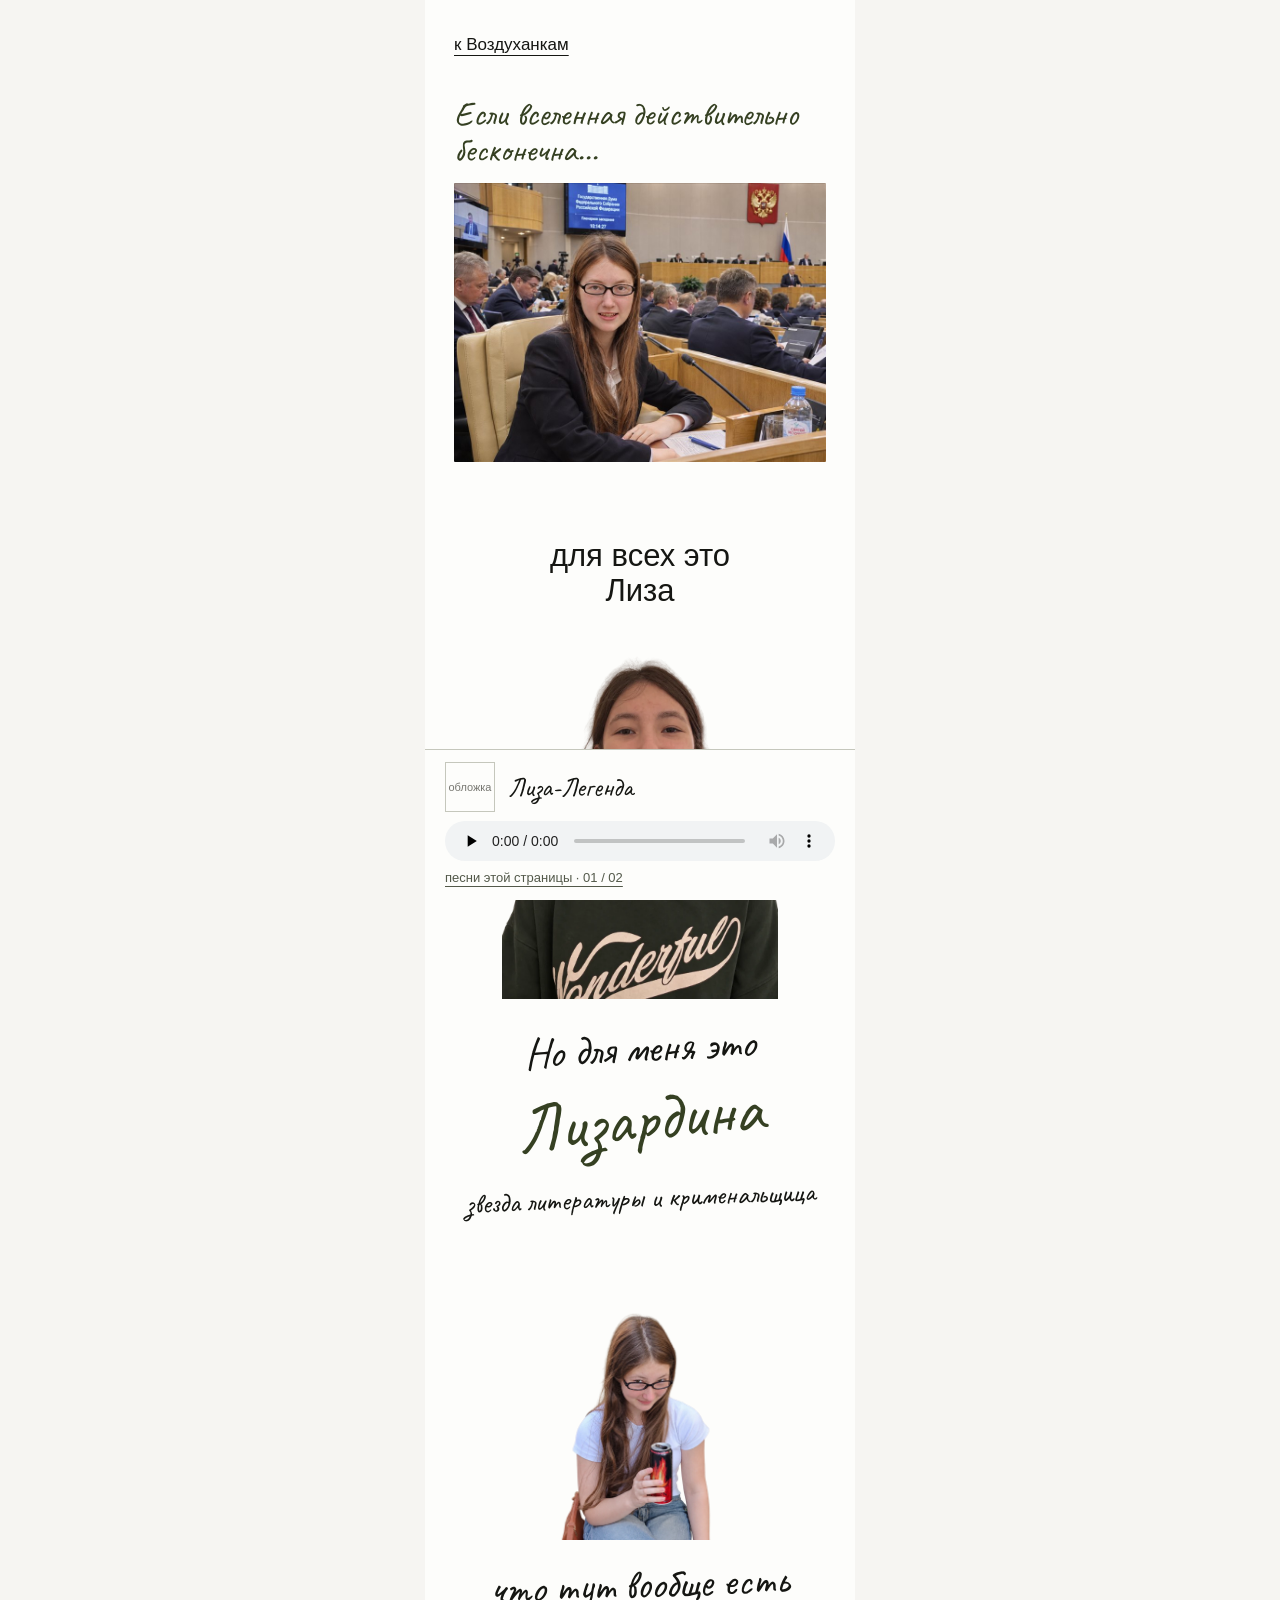
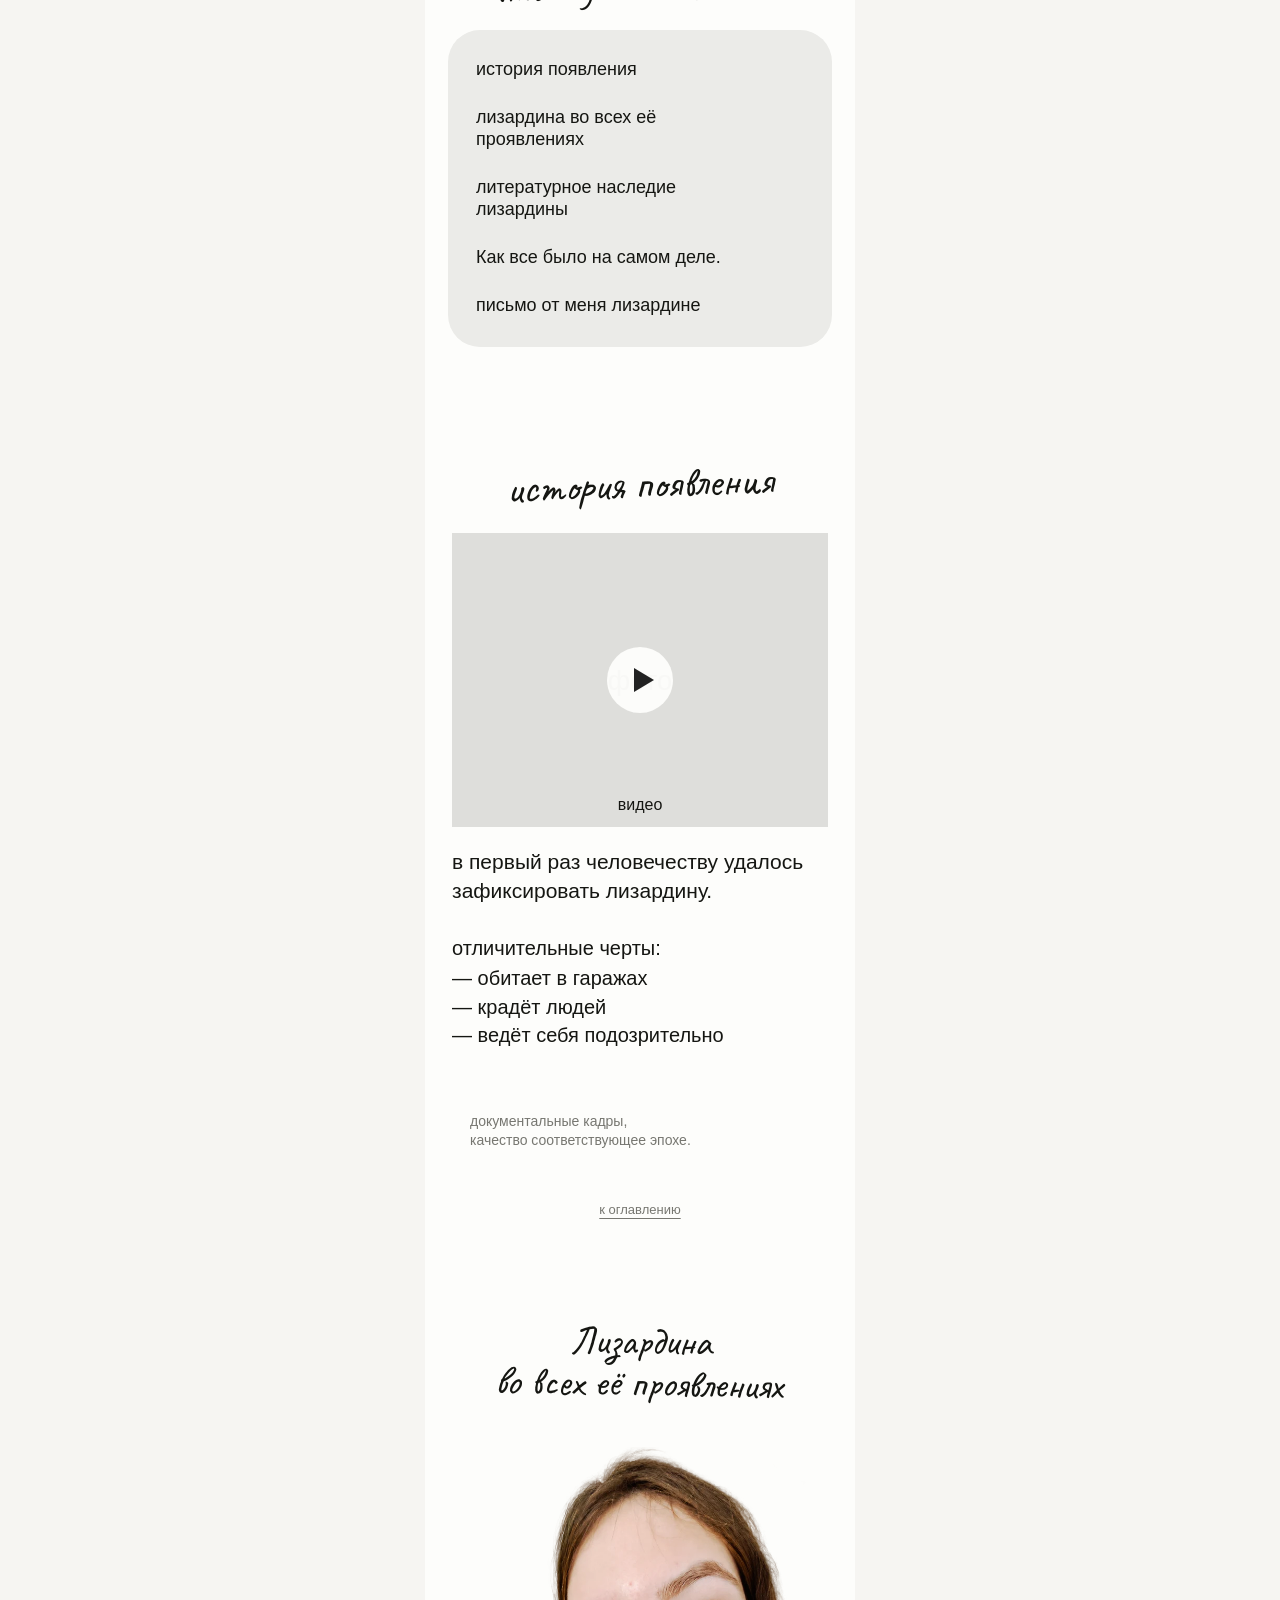
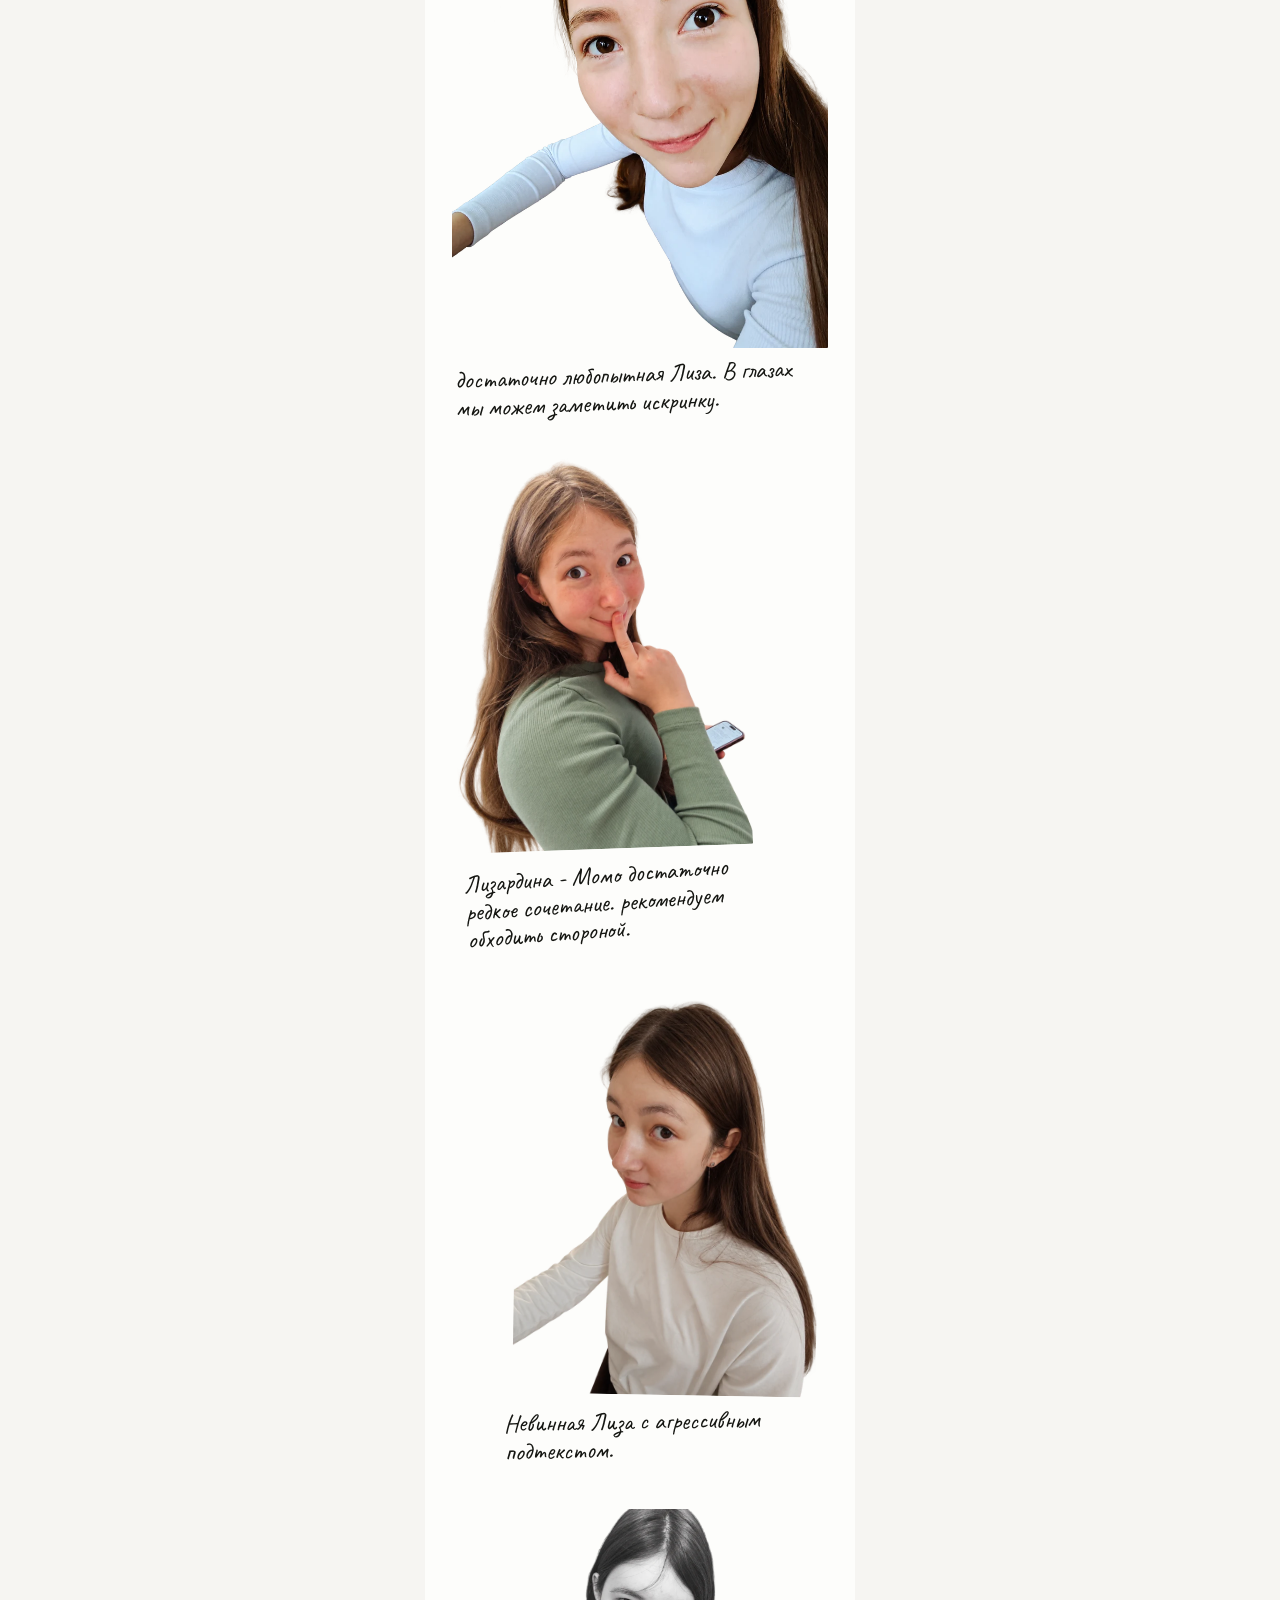
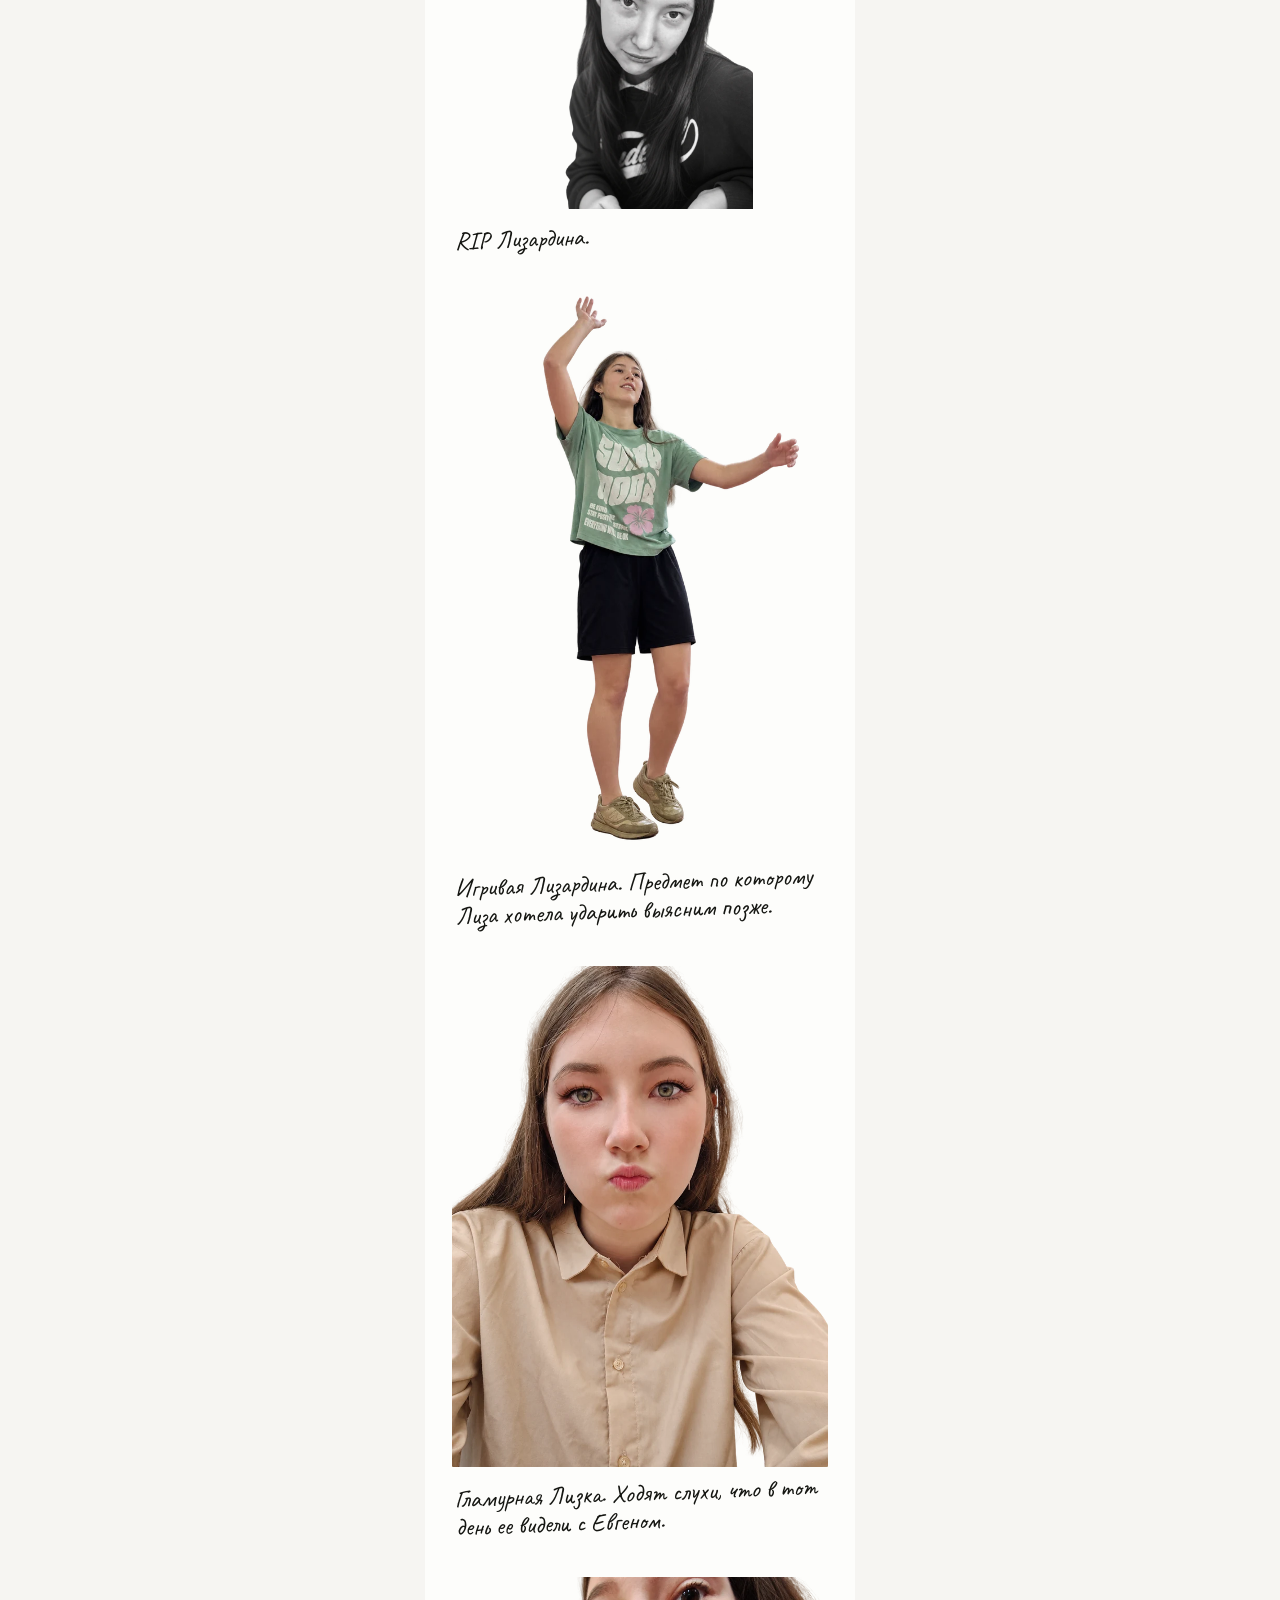
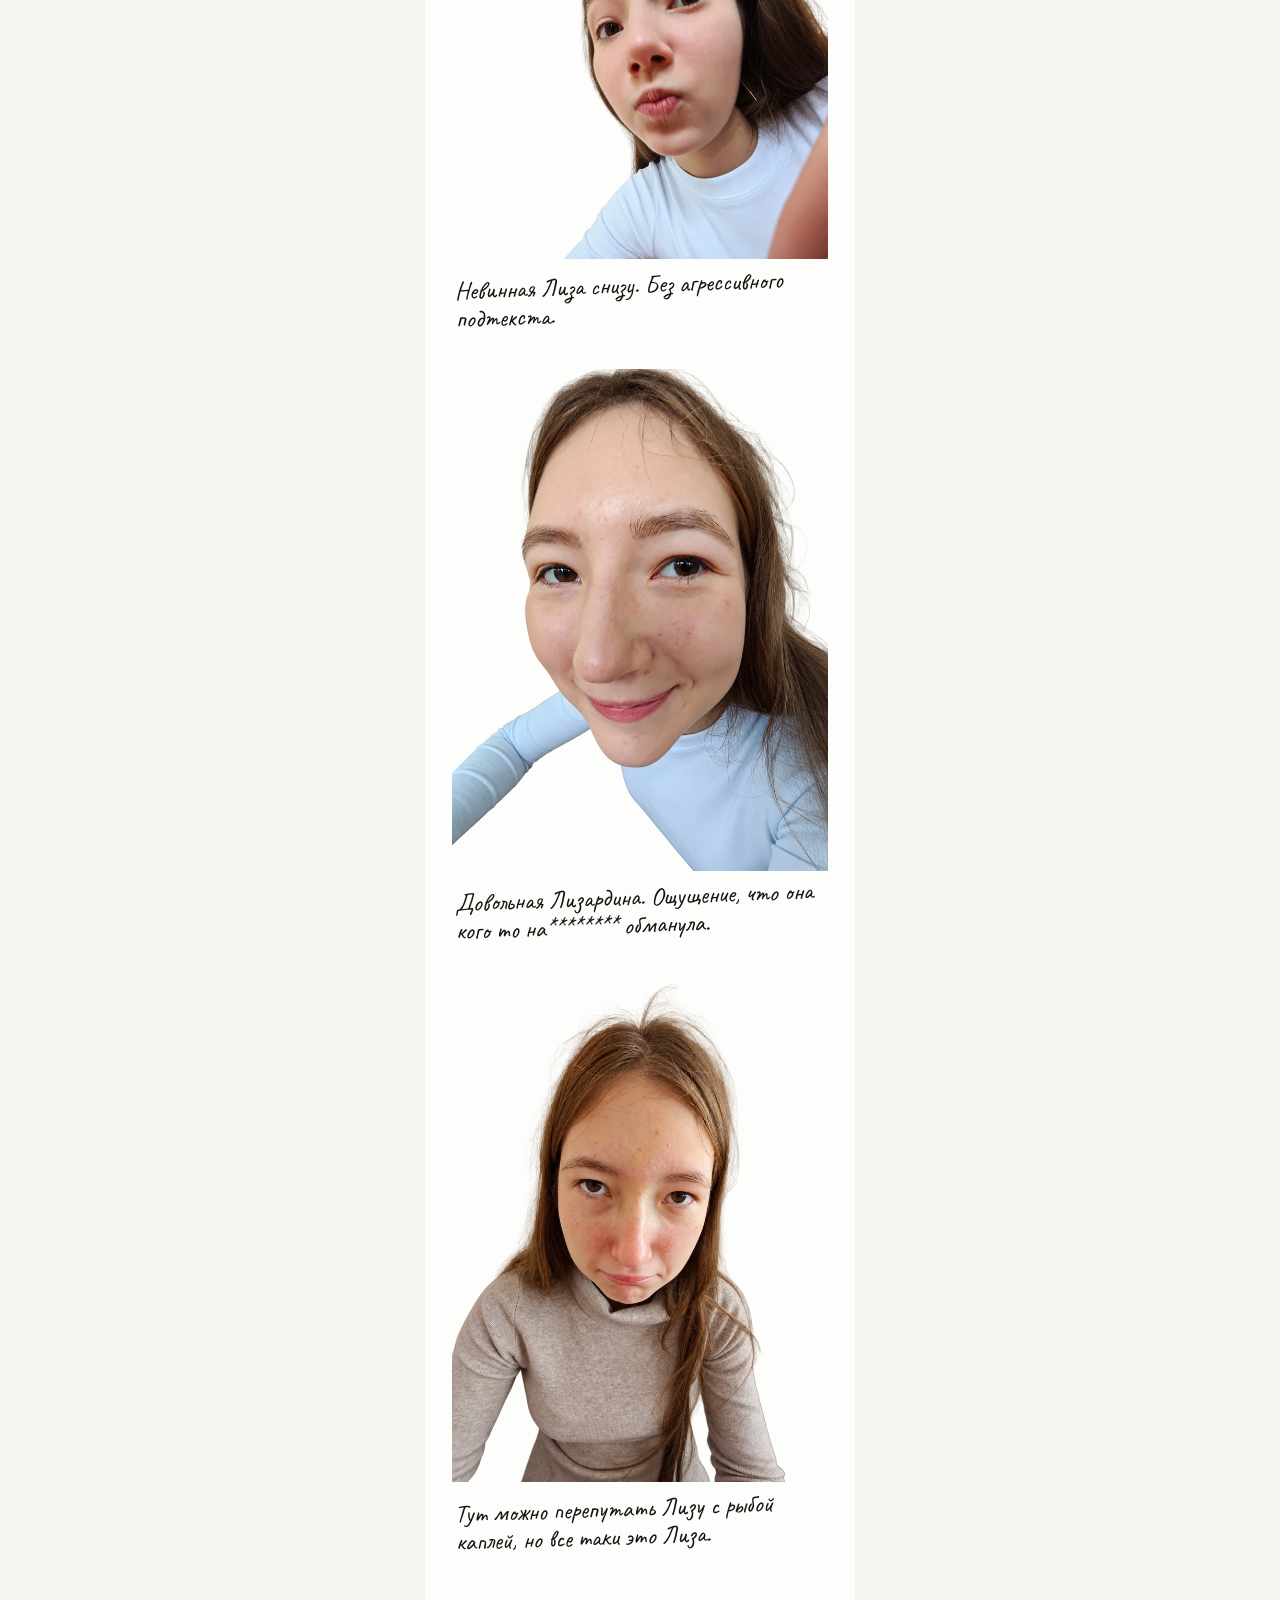
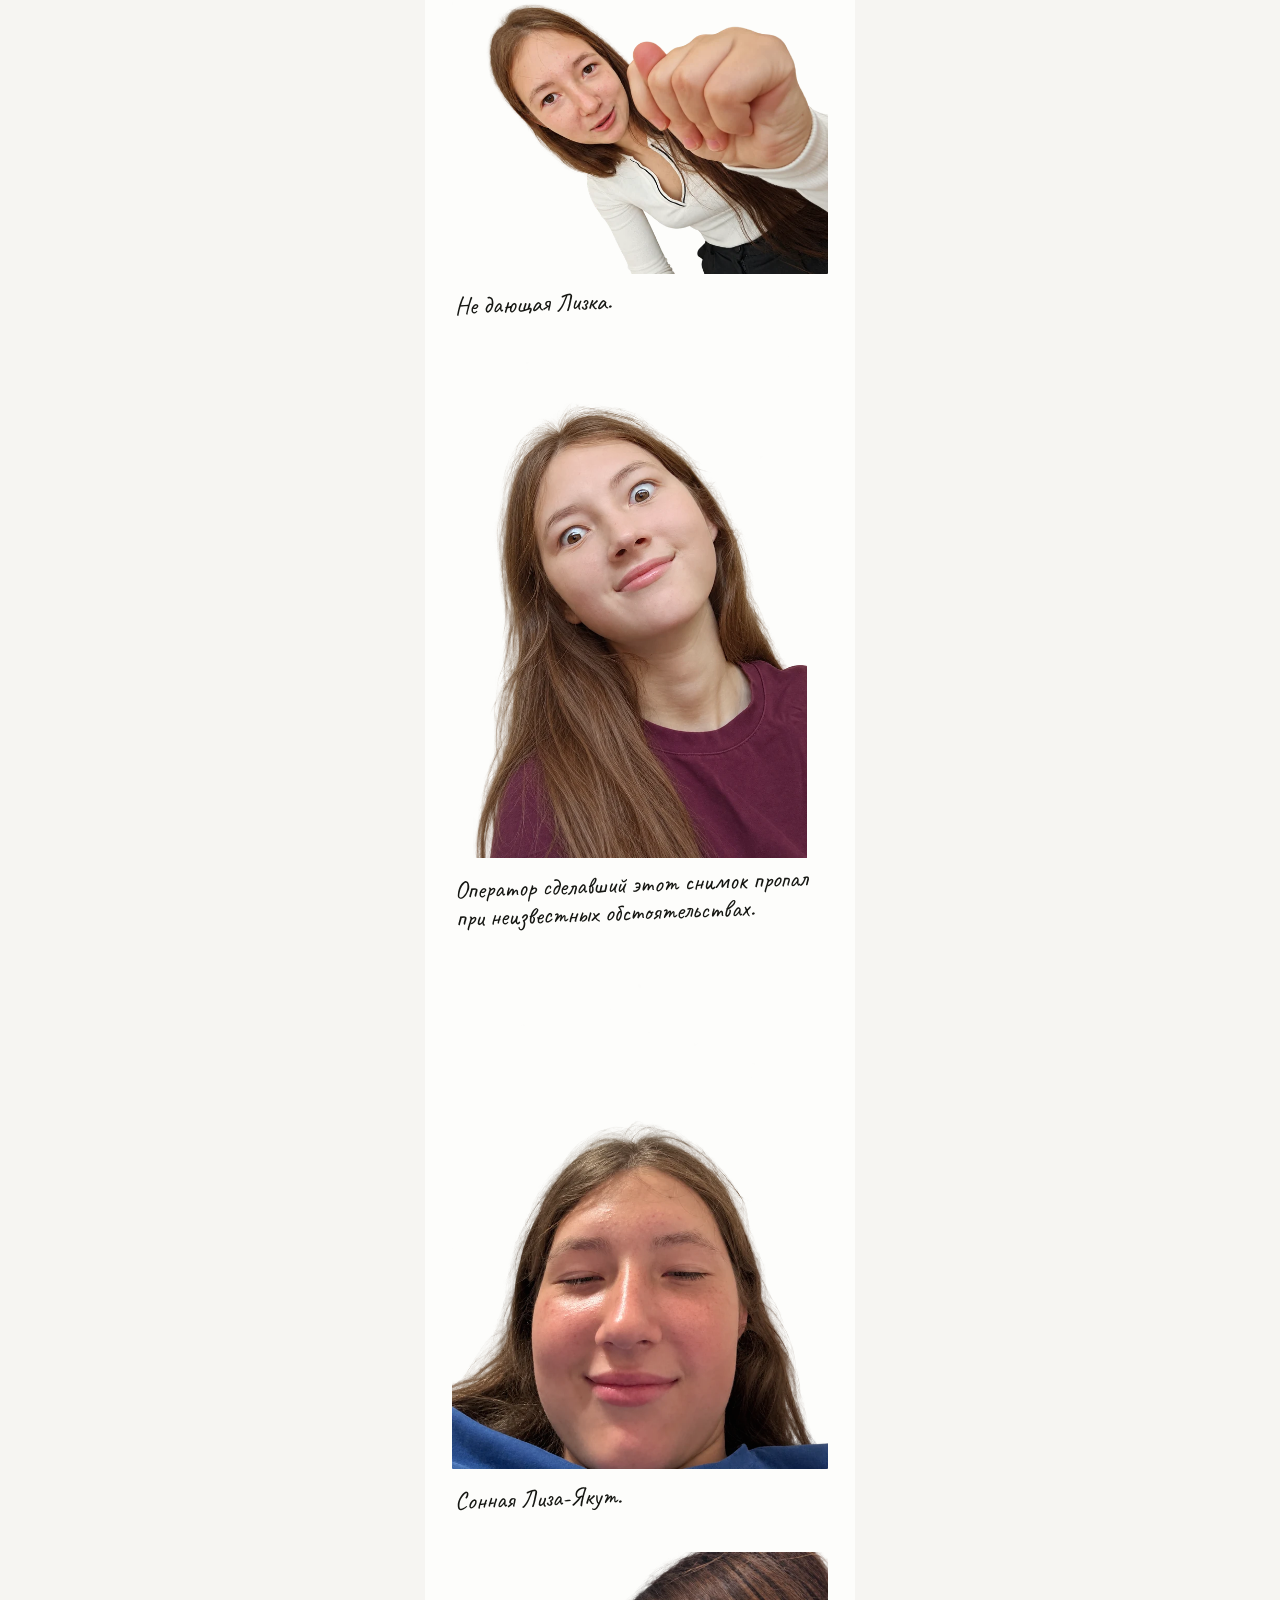
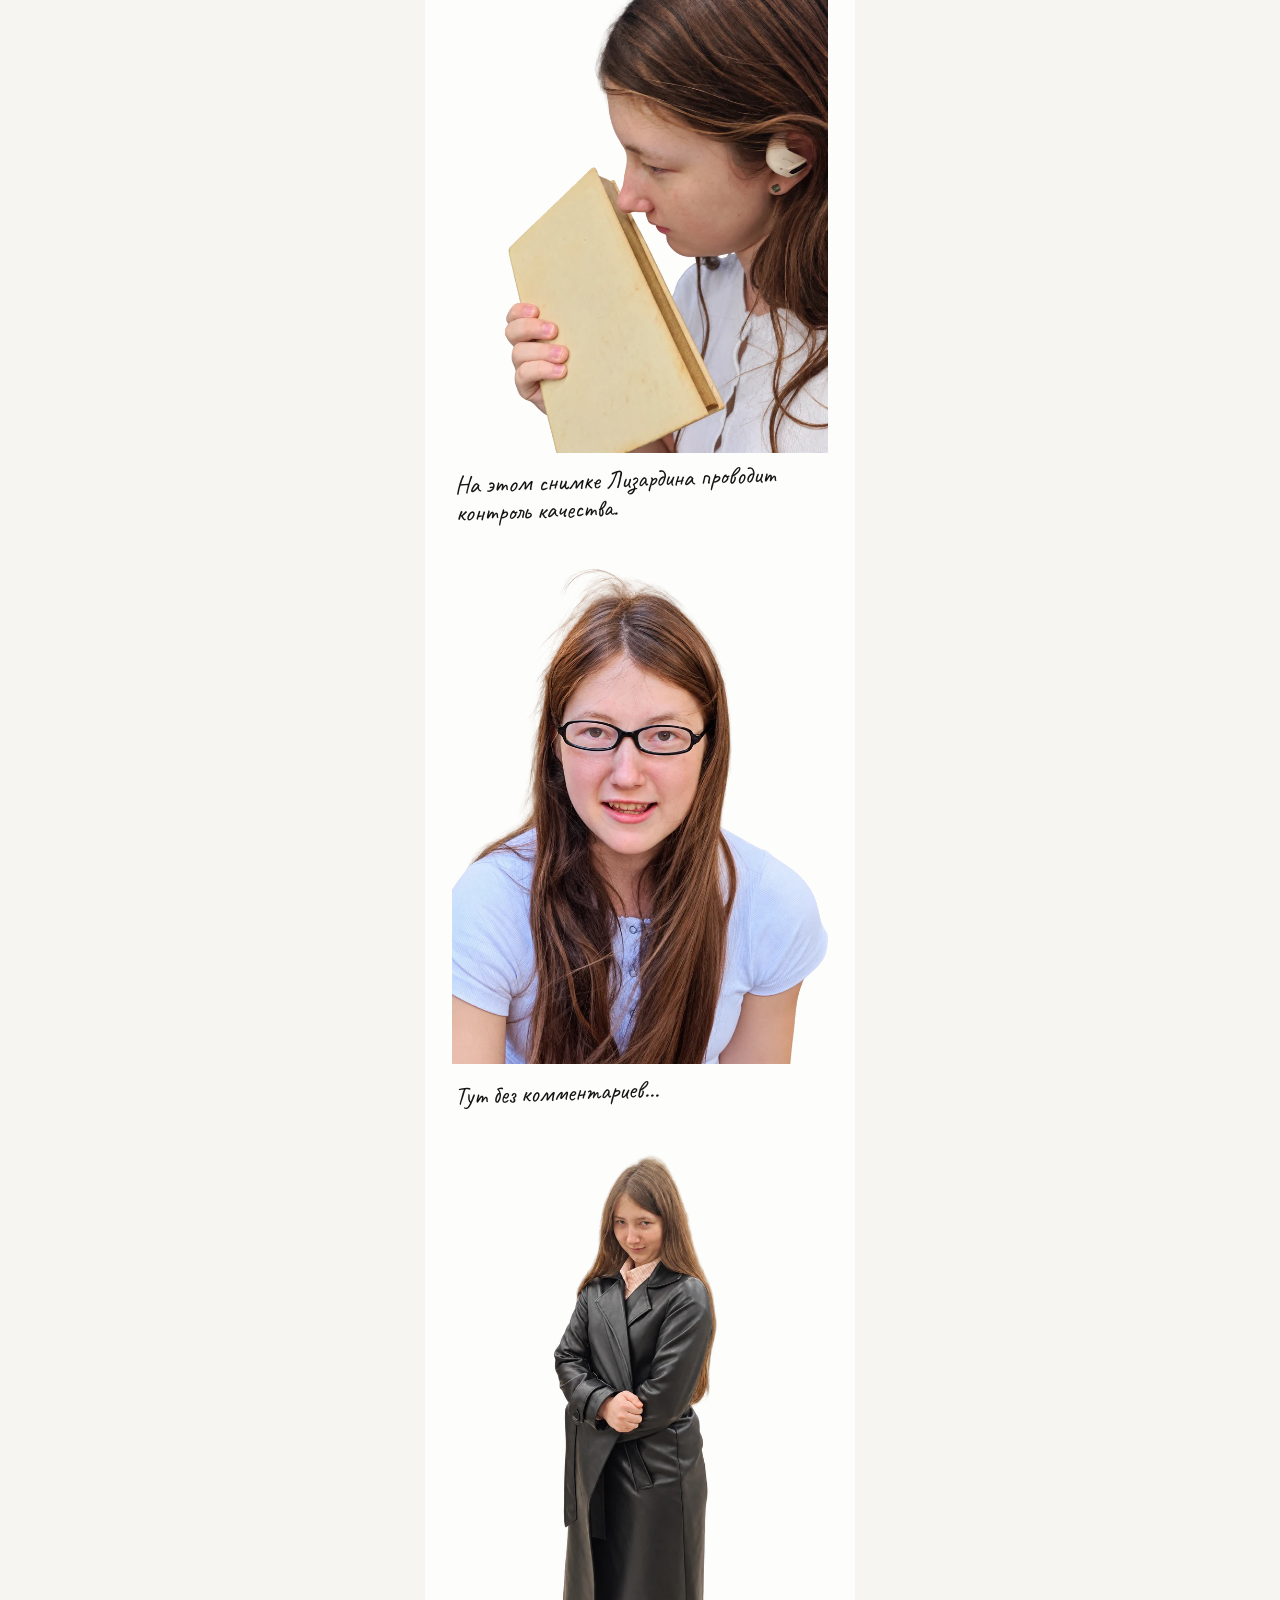
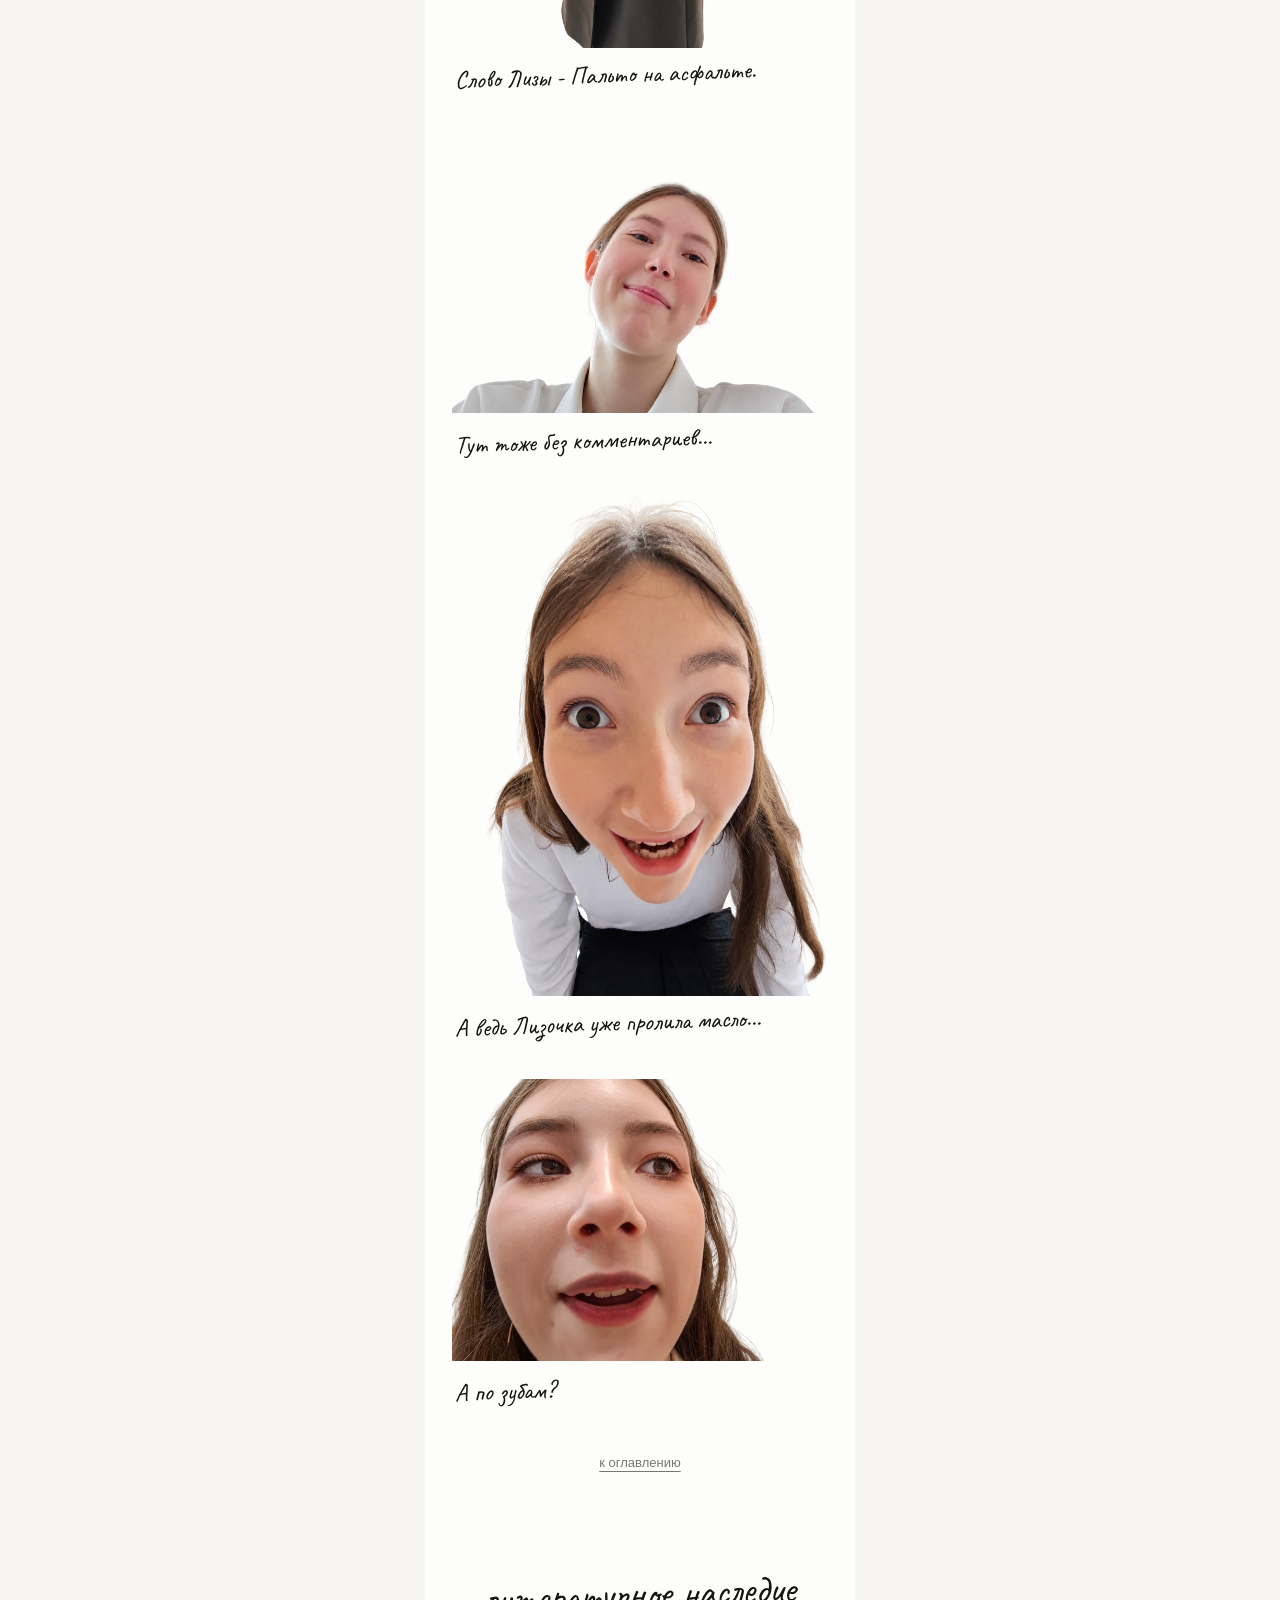
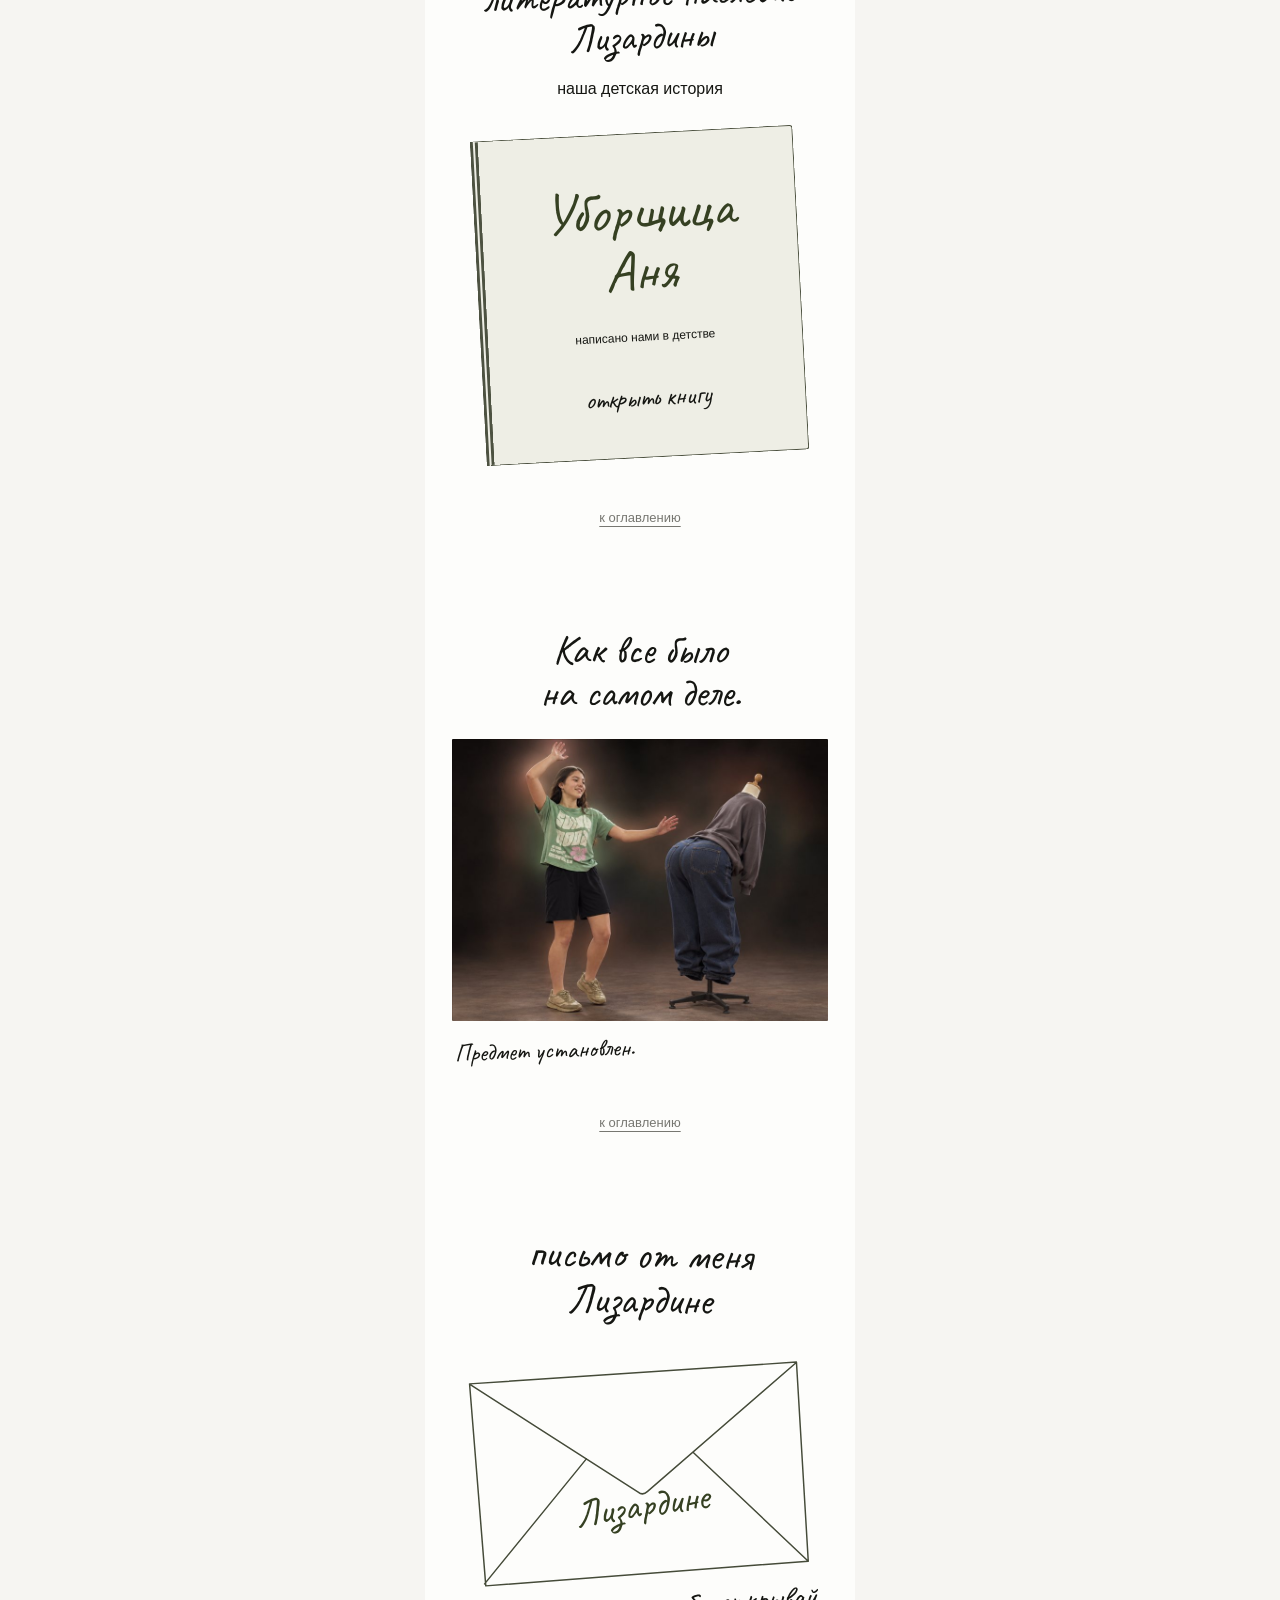
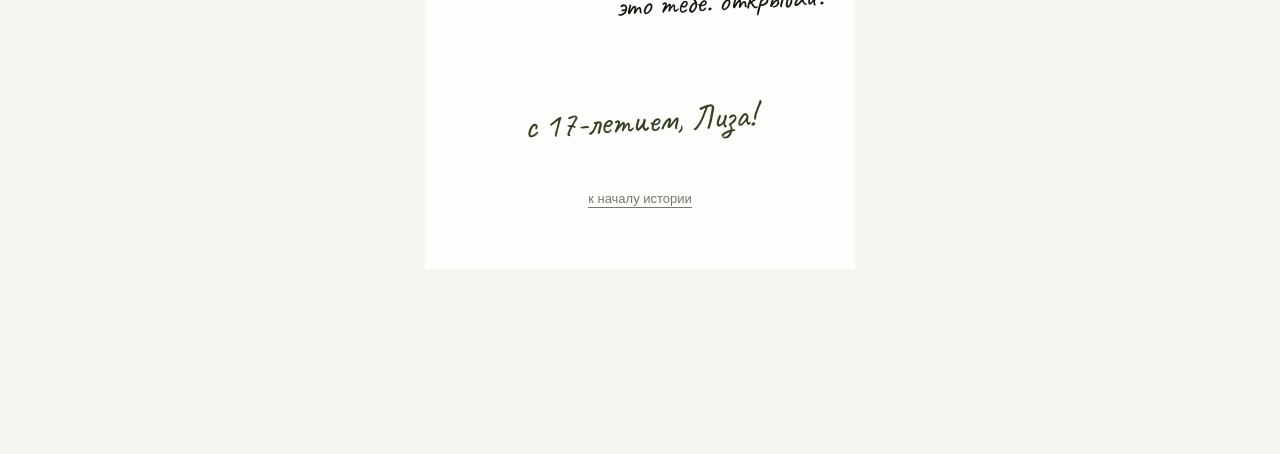
==== commit f499a11a: "Reveal the target of Liza playful swing" ====
--- a/friends/liza/index.html
+++ b/friends/liza/index.html
@@ -9,12 +9,9 @@
   <title>Для меня — Лизардина</title>
   <link rel="preload" href="../../shared/fonts/Caveat.ttf" as="font" type="font/ttf" crossorigin>
   <link rel="stylesheet" href="styles.css?v=liza-young-deputy-1">
-  <script defer src="content.js?v=liza-young-deputy-1"></script>
-  <script defer src="app.js?v=liza-young-deputy-1"></script>
-<link rel="stylesheet" href="../../shared/music.css"><script defer src="../../shared/audio-config.js"></script><script defer src="../../shared/music.js" data-page="liza"></script>
-<link rel="stylesheet" href="../../shared/design-variant.css">
-<link rel="stylesheet" href="../../shared/design-experiment.css">
-</head>
+  <script defer src="content.js?v=liza-truth-reveal-1"></script>
+  <script defer src="app.js?v=liza-truth-reveal-1"></script>
+<link rel="stylesheet" href="../../shared/music.css"><script defer src="../../shared/audio-config.js"></script><script defer src="../../shared/music.js" data-page="liza"></script></head>
 <body>
   <a class="skip" href="#contents">Перейти к разделам</a>
   <main id="top">
@@ -44,27 +41,6 @@
     <section id="origin" class="chapter origin" aria-labelledby="origin-title">
       <h2 class="hand" id="origin-title">история появления</h2>
       
-      <details class="origin-machine">
-        <summary class="hand">как добыли запись</summary>
-        <svg viewBox="0 0 236 147" role="img" aria-label="Схематичный человечек присел, из-под него вылетает видеокассета">
-          <g fill="none" stroke="currentColor" stroke-width="2.6" stroke-linecap="round" stroke-linejoin="round">
-            <path d="M37 134q55 2 150-2" stroke-width="1.15"/>
-            <!-- Человечек, присевший в три погибели. -->
-            <path d="M150 24c11 1 19 9 18 19-1 11-12 17-22 14-11-2-16-11-14-20 2-8 8-13 18-13Z"/>
-            <path d="M133 51q-12 14-28 16-13 1-19 14m4 2q13-6 26 2l12 13-15 27h14m-11-28-21 20-5 10h13m20-62 12 20 16-2m-17-17 13 7 9-5"/>
-            <path d="M158 47q-4 3-8 0m-9-8h1m13-2h1" stroke-width="1.6"/>
-            <!-- Штрихи направления и кассета. -->
-            <path d="m81 86-13 2m12 5-15 6m19-1-8 9" stroke-width="1.7"/>
-            <g class="origin-tape">
-              <g transform="rotate(-12 53 114)">
-                <path d="M33 103h40v23H33z" fill="var(--paper)"/>
-                <path d="M39 108h28v10H39zm4 15h20" stroke-width="1.2"/>
-                <path d="m51 109 7 4-7 4z" fill="currentColor" stroke-width="1"/>
-              </g>
-            </g>
-          </g>
-        </svg>
-      </details>
       <button class="video-preview" id="video-button" aria-label="Открыть видео: история появления Лизардины">
         <img id="video-cover" src="../../shared/placeholders/photo.svg" alt="Обложка старого видео, пока заглушка" width="640" height="500" loading="lazy" decoding="async">
         <span class="play" aria-hidden="true"></span>
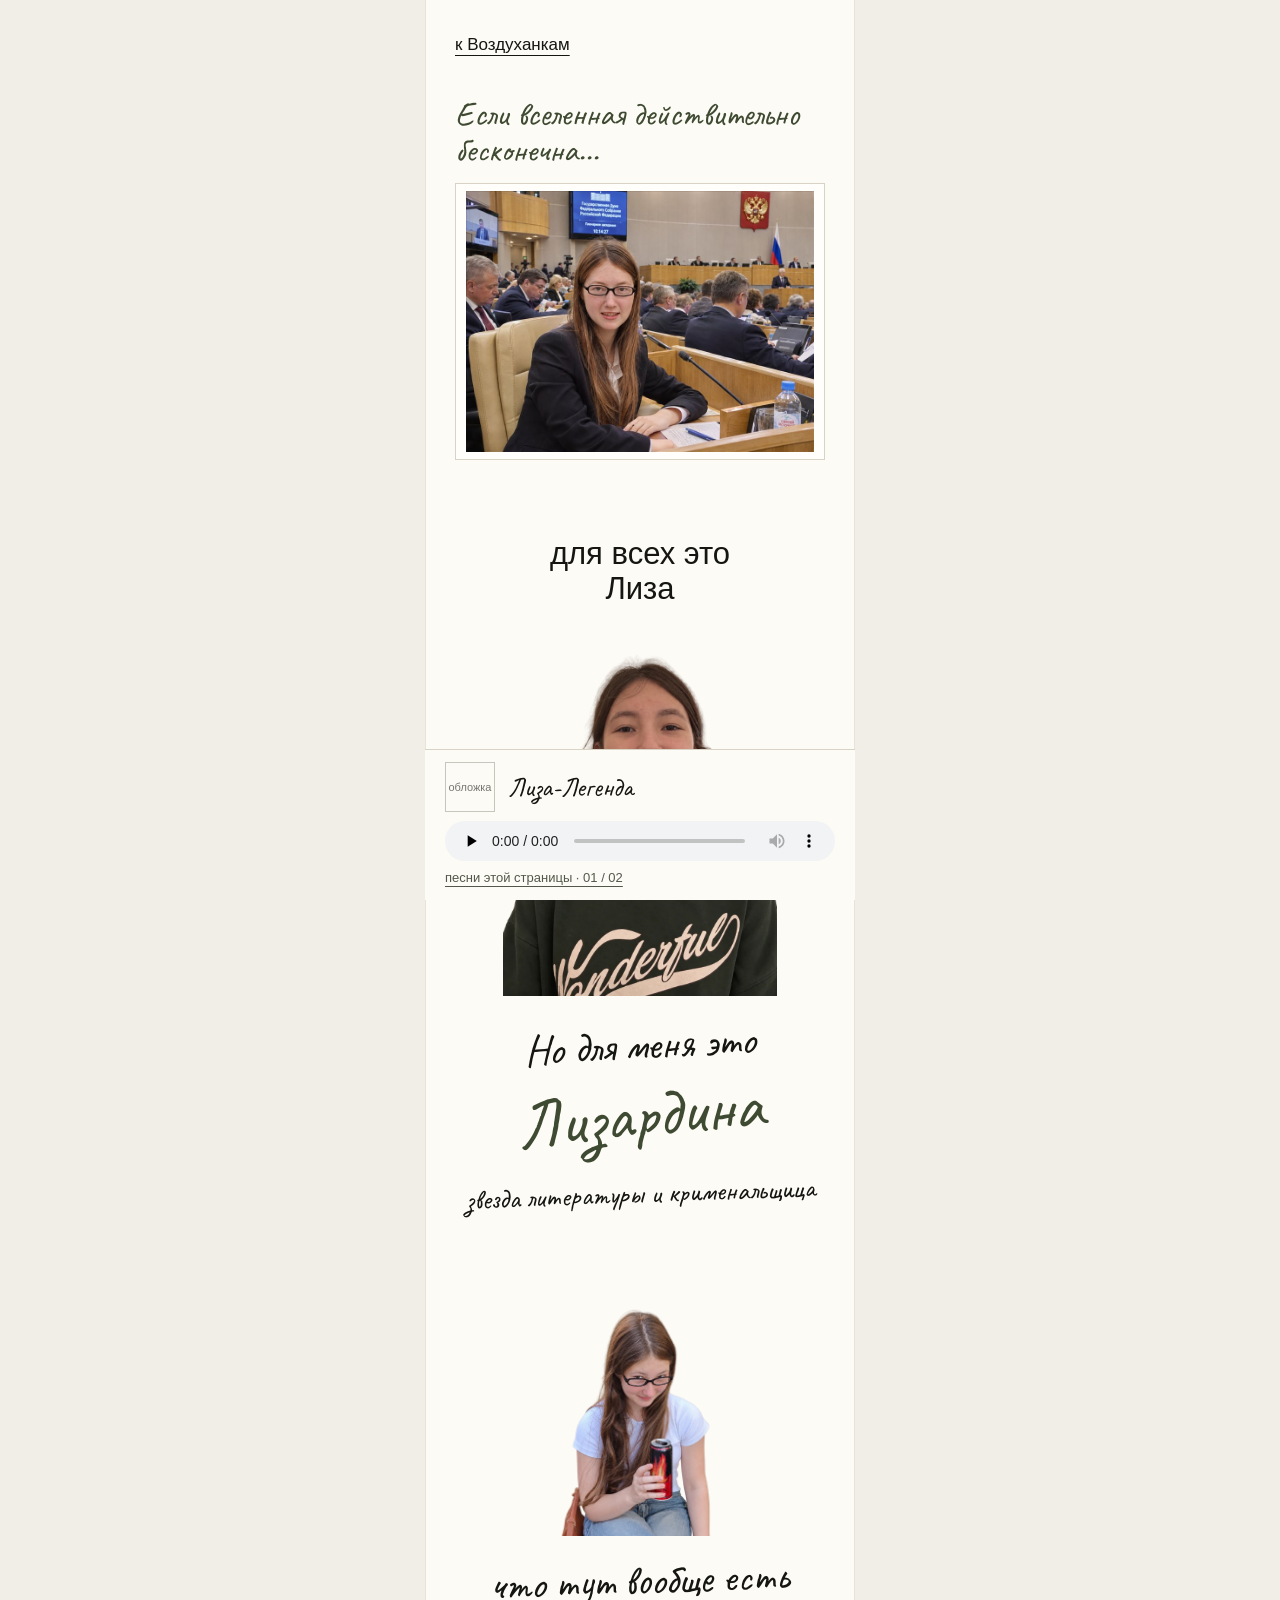
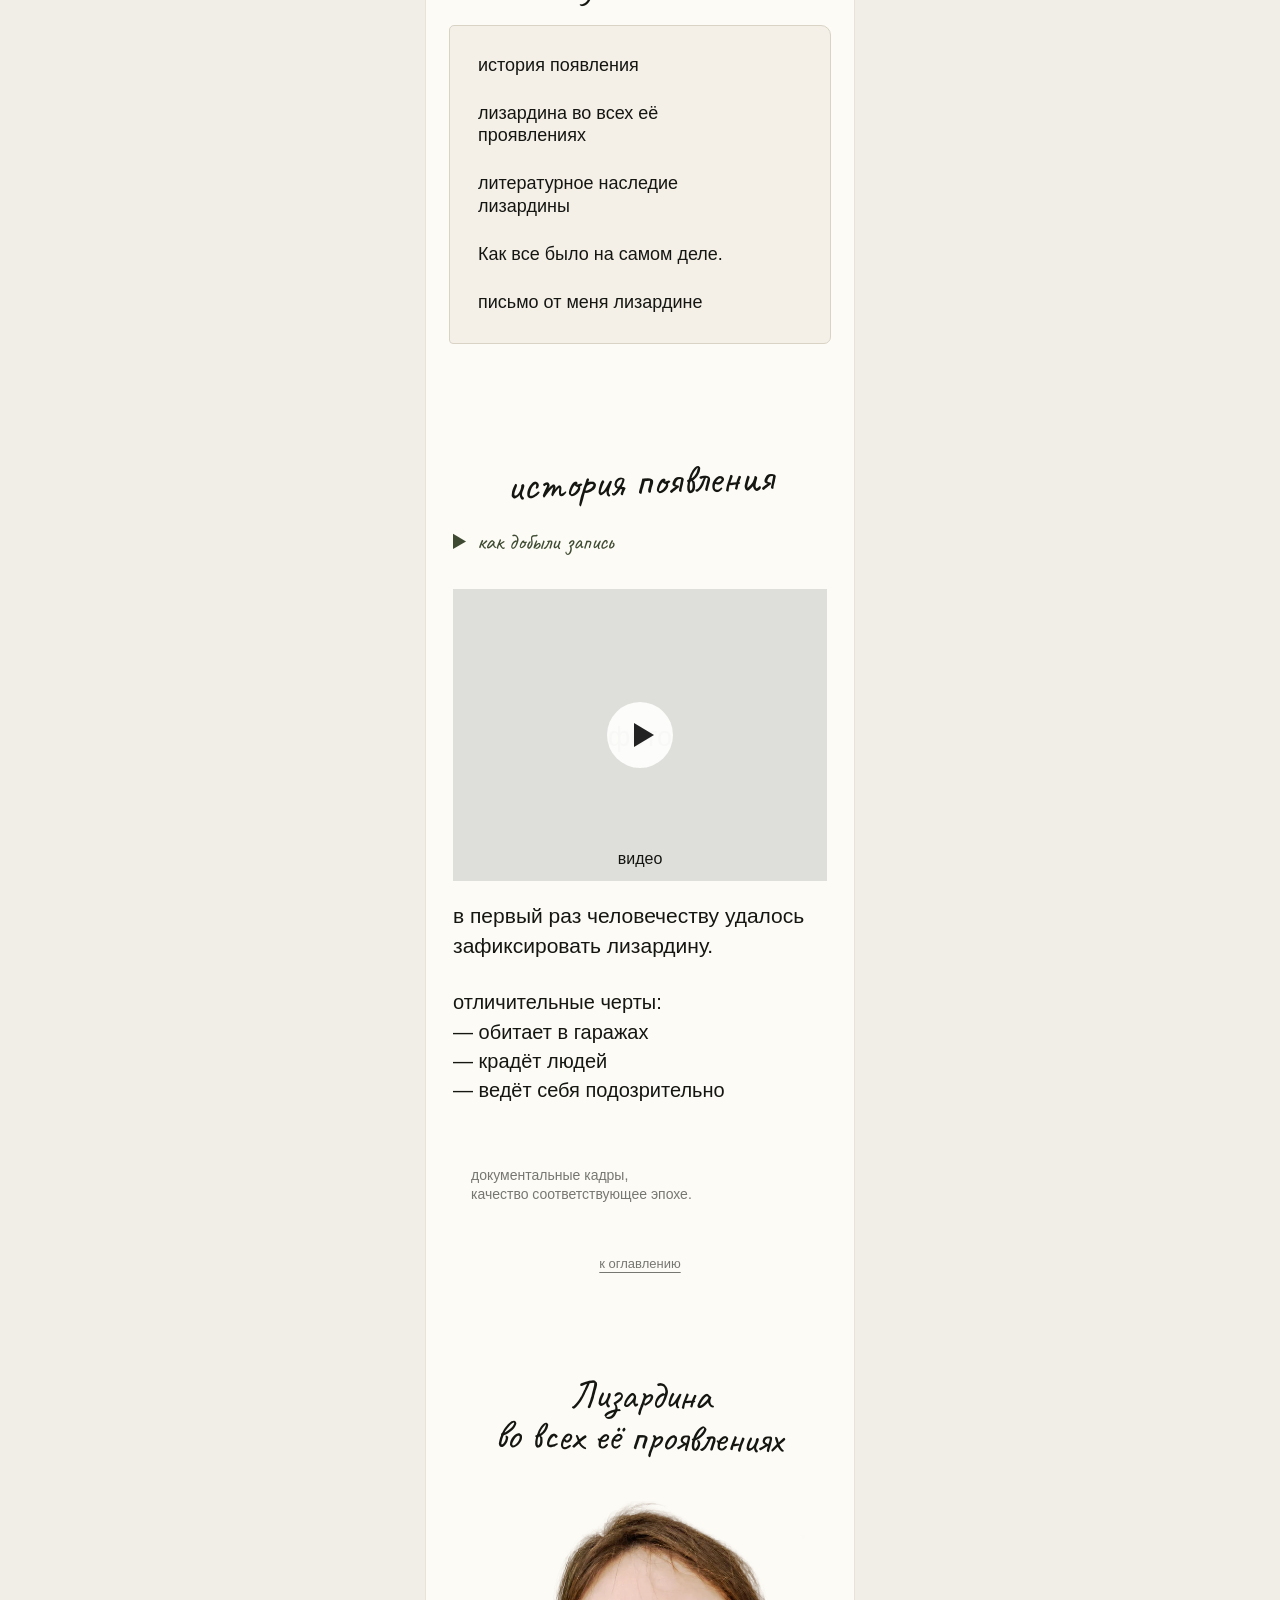
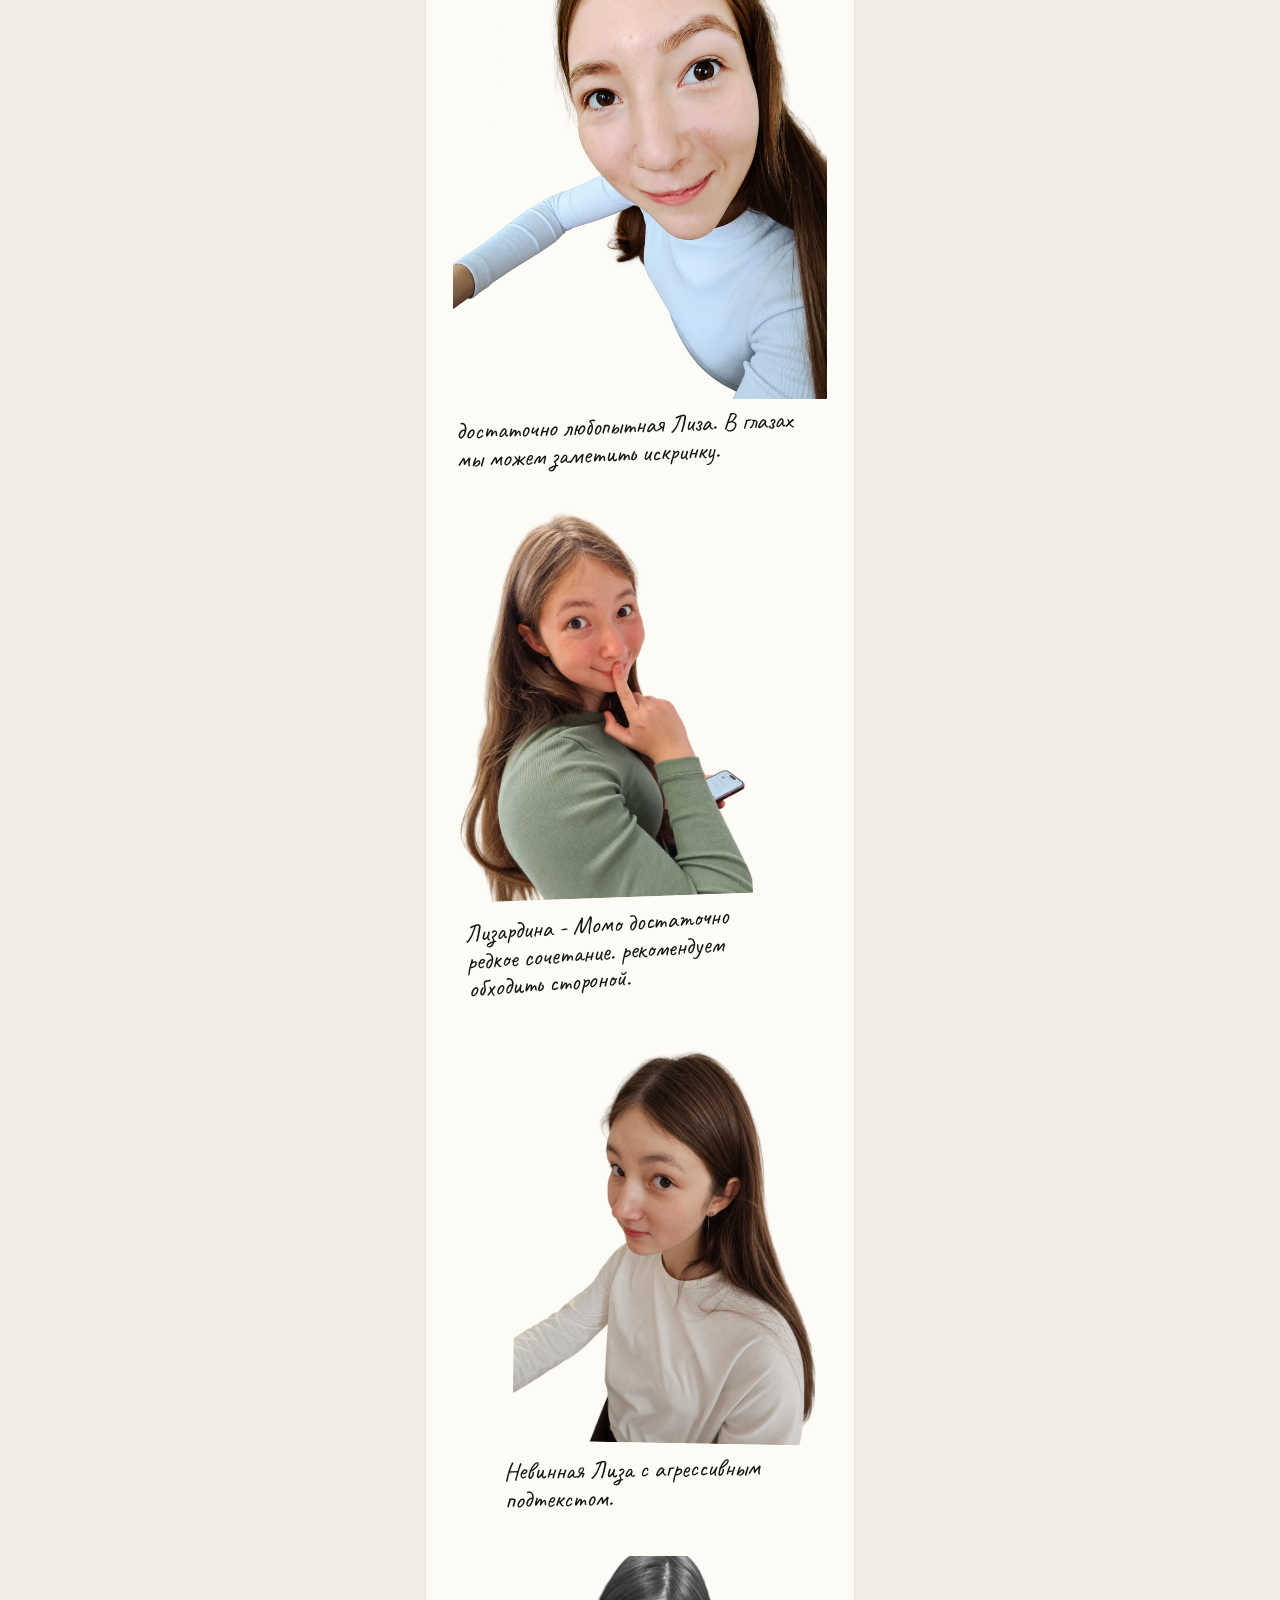
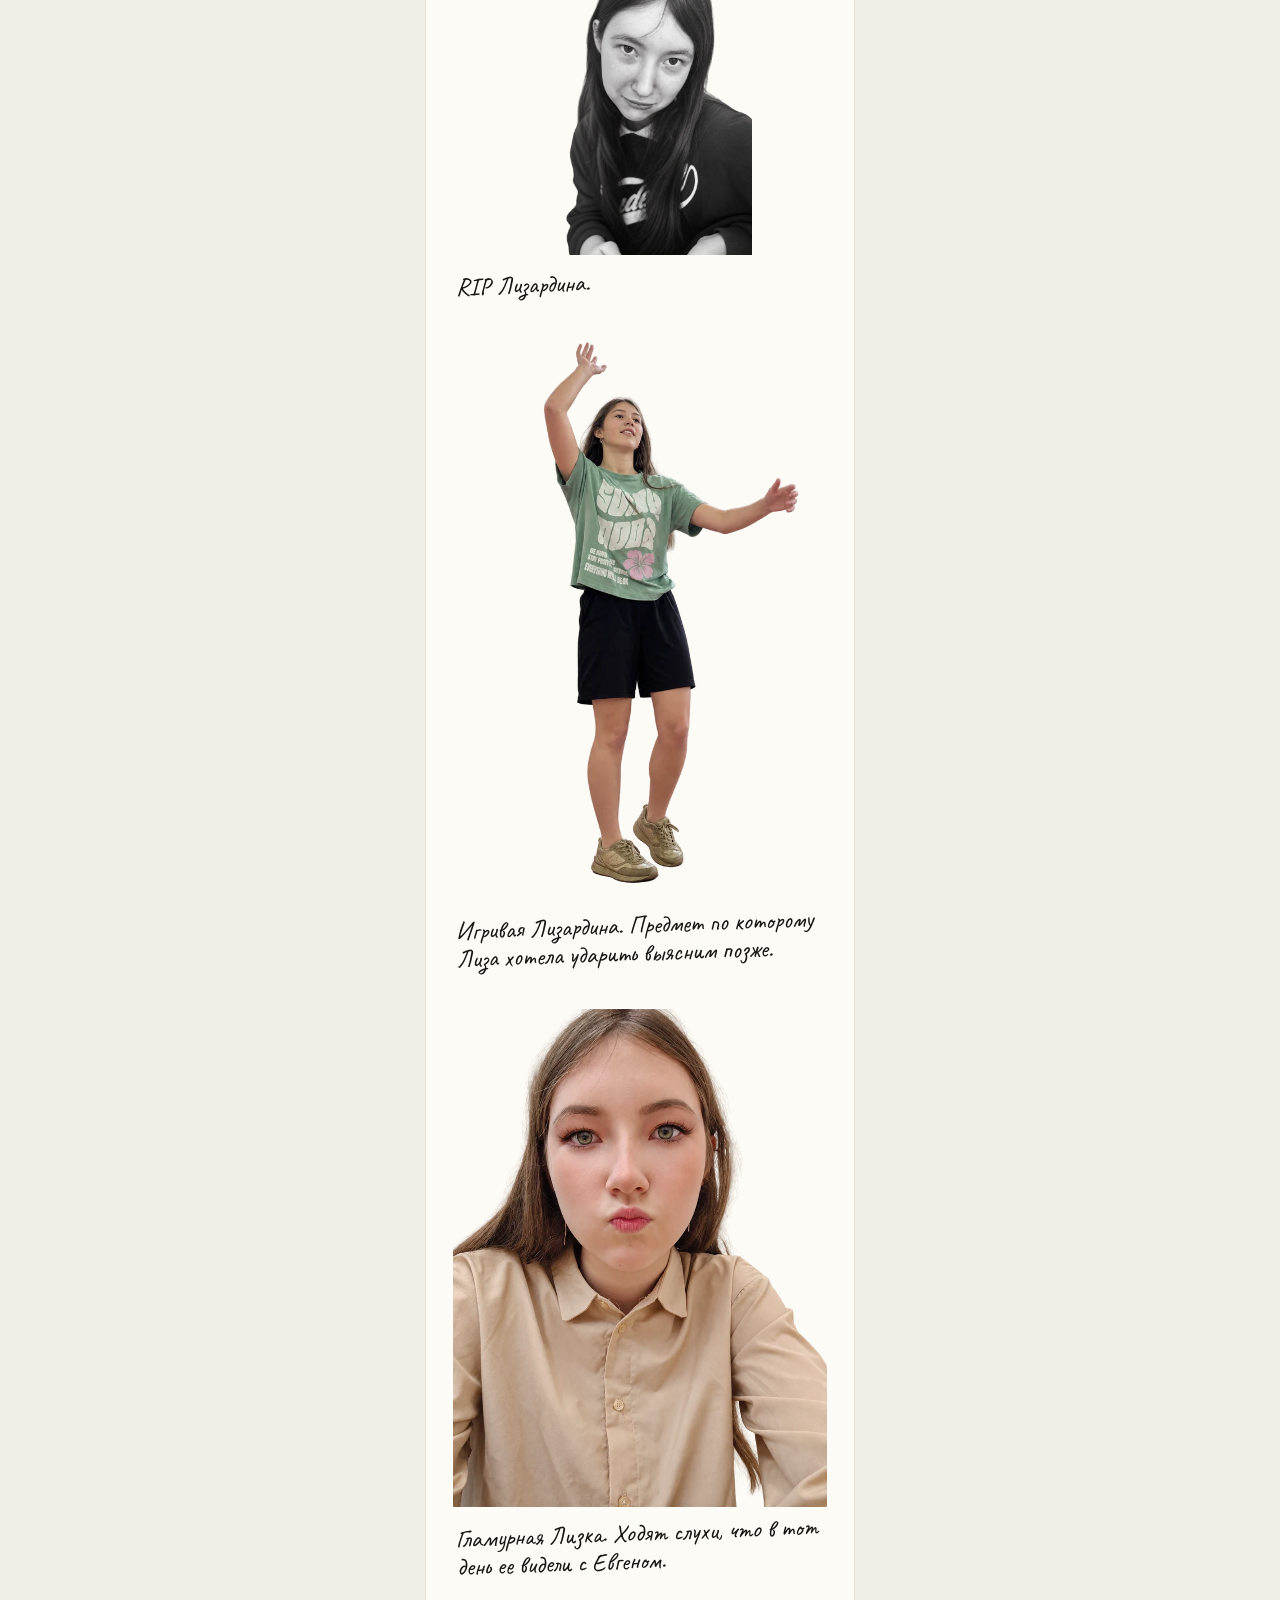
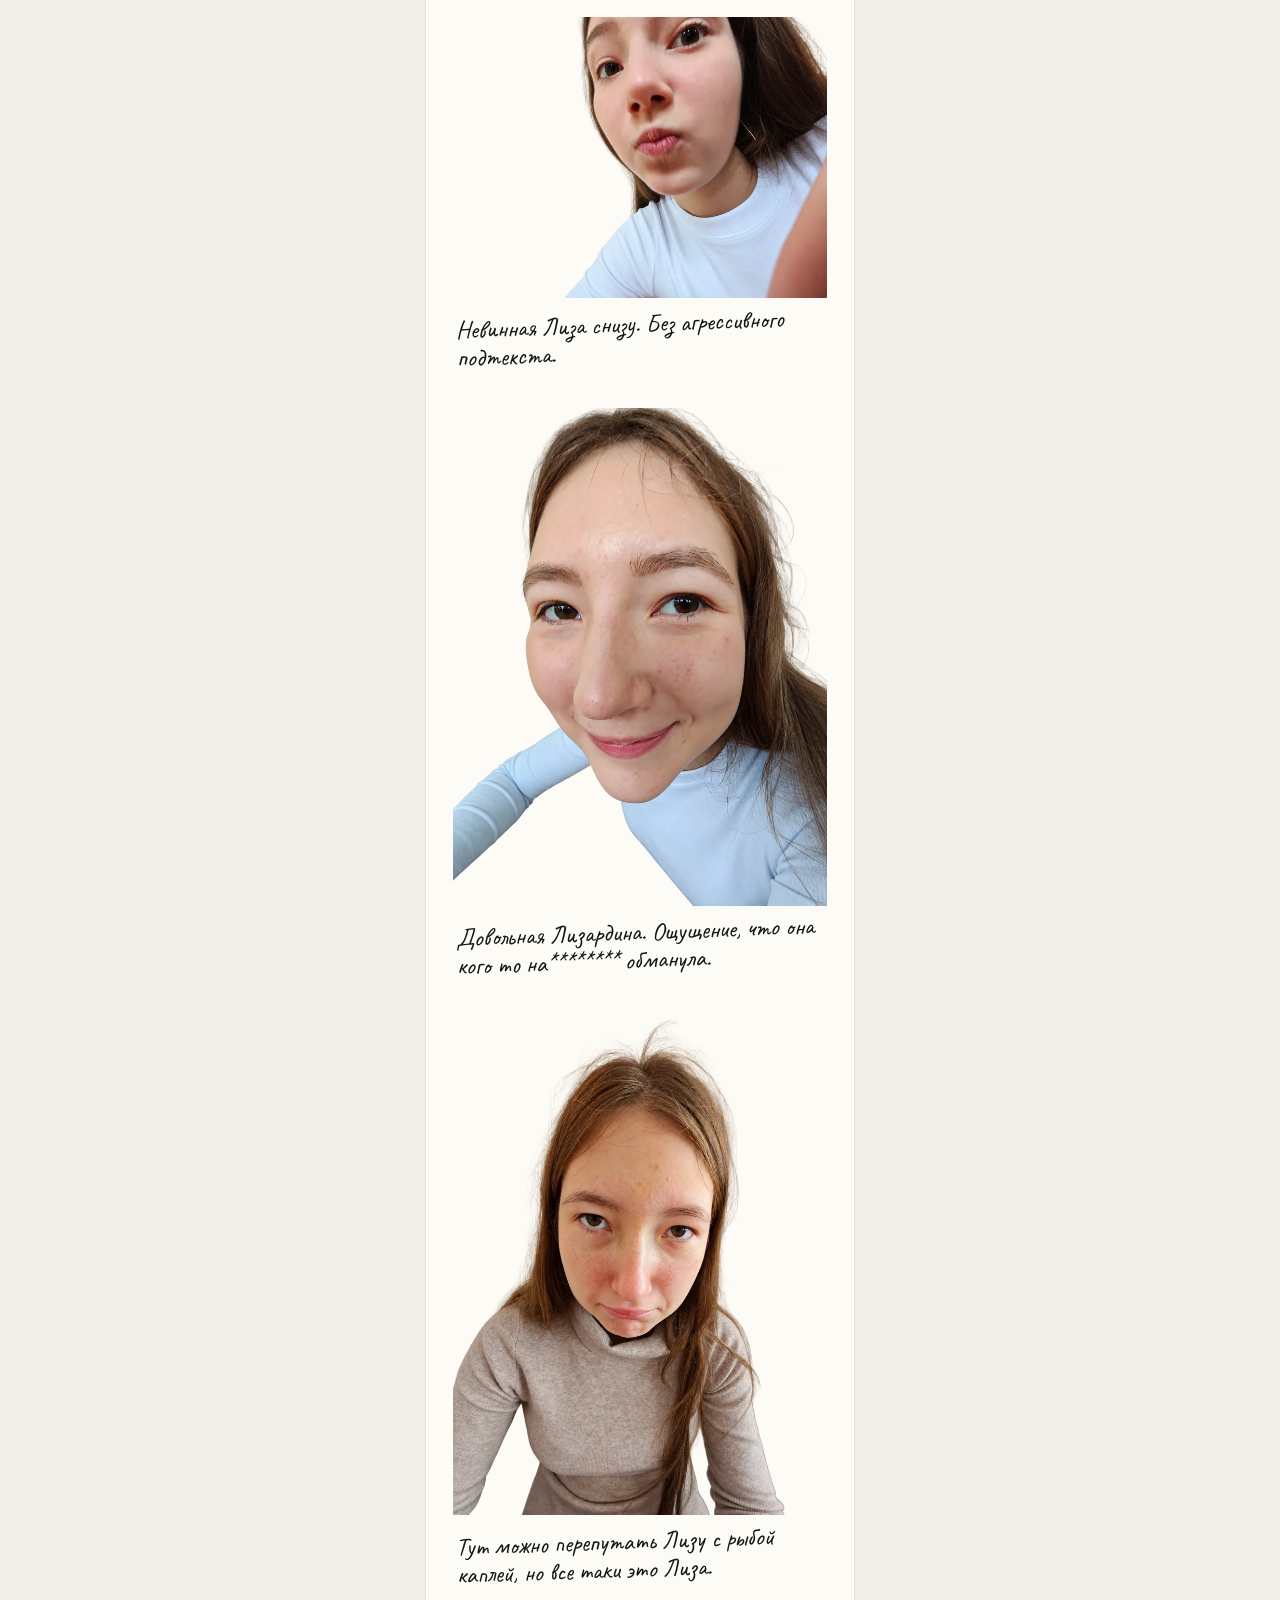
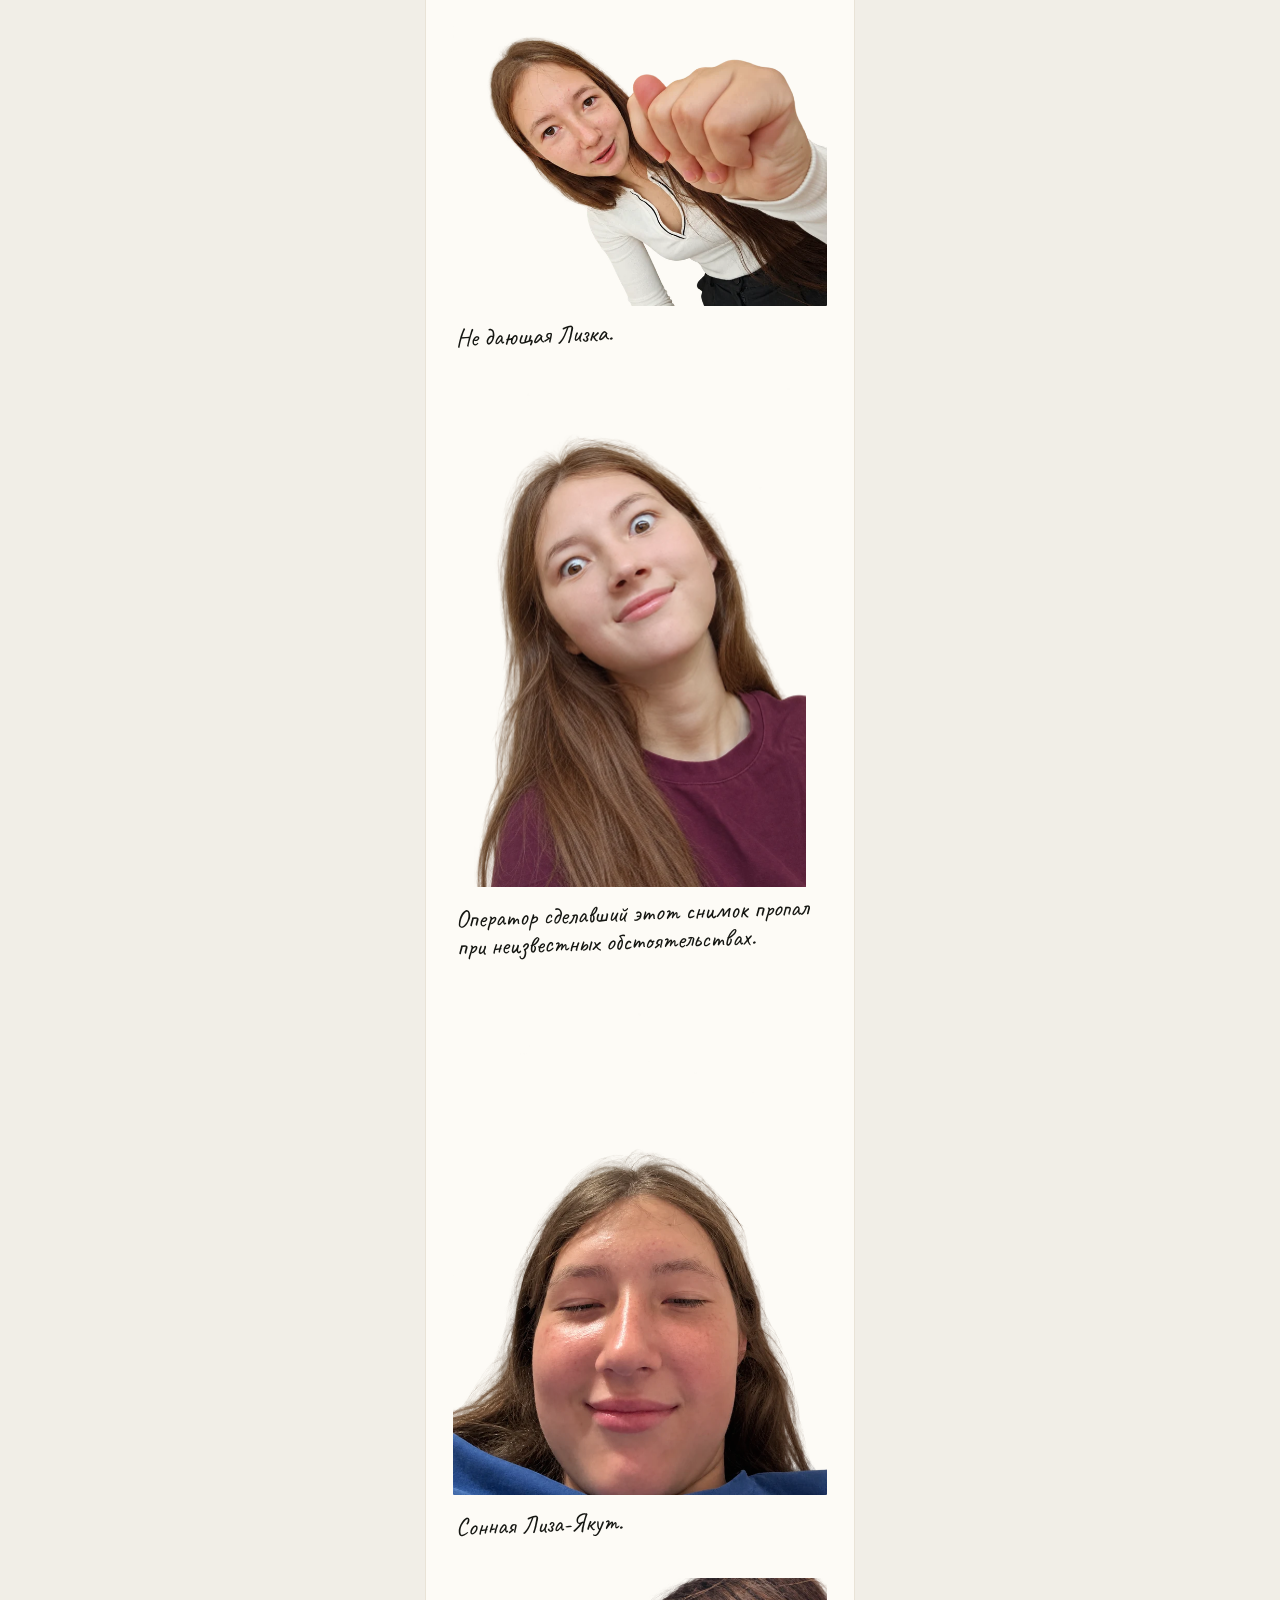
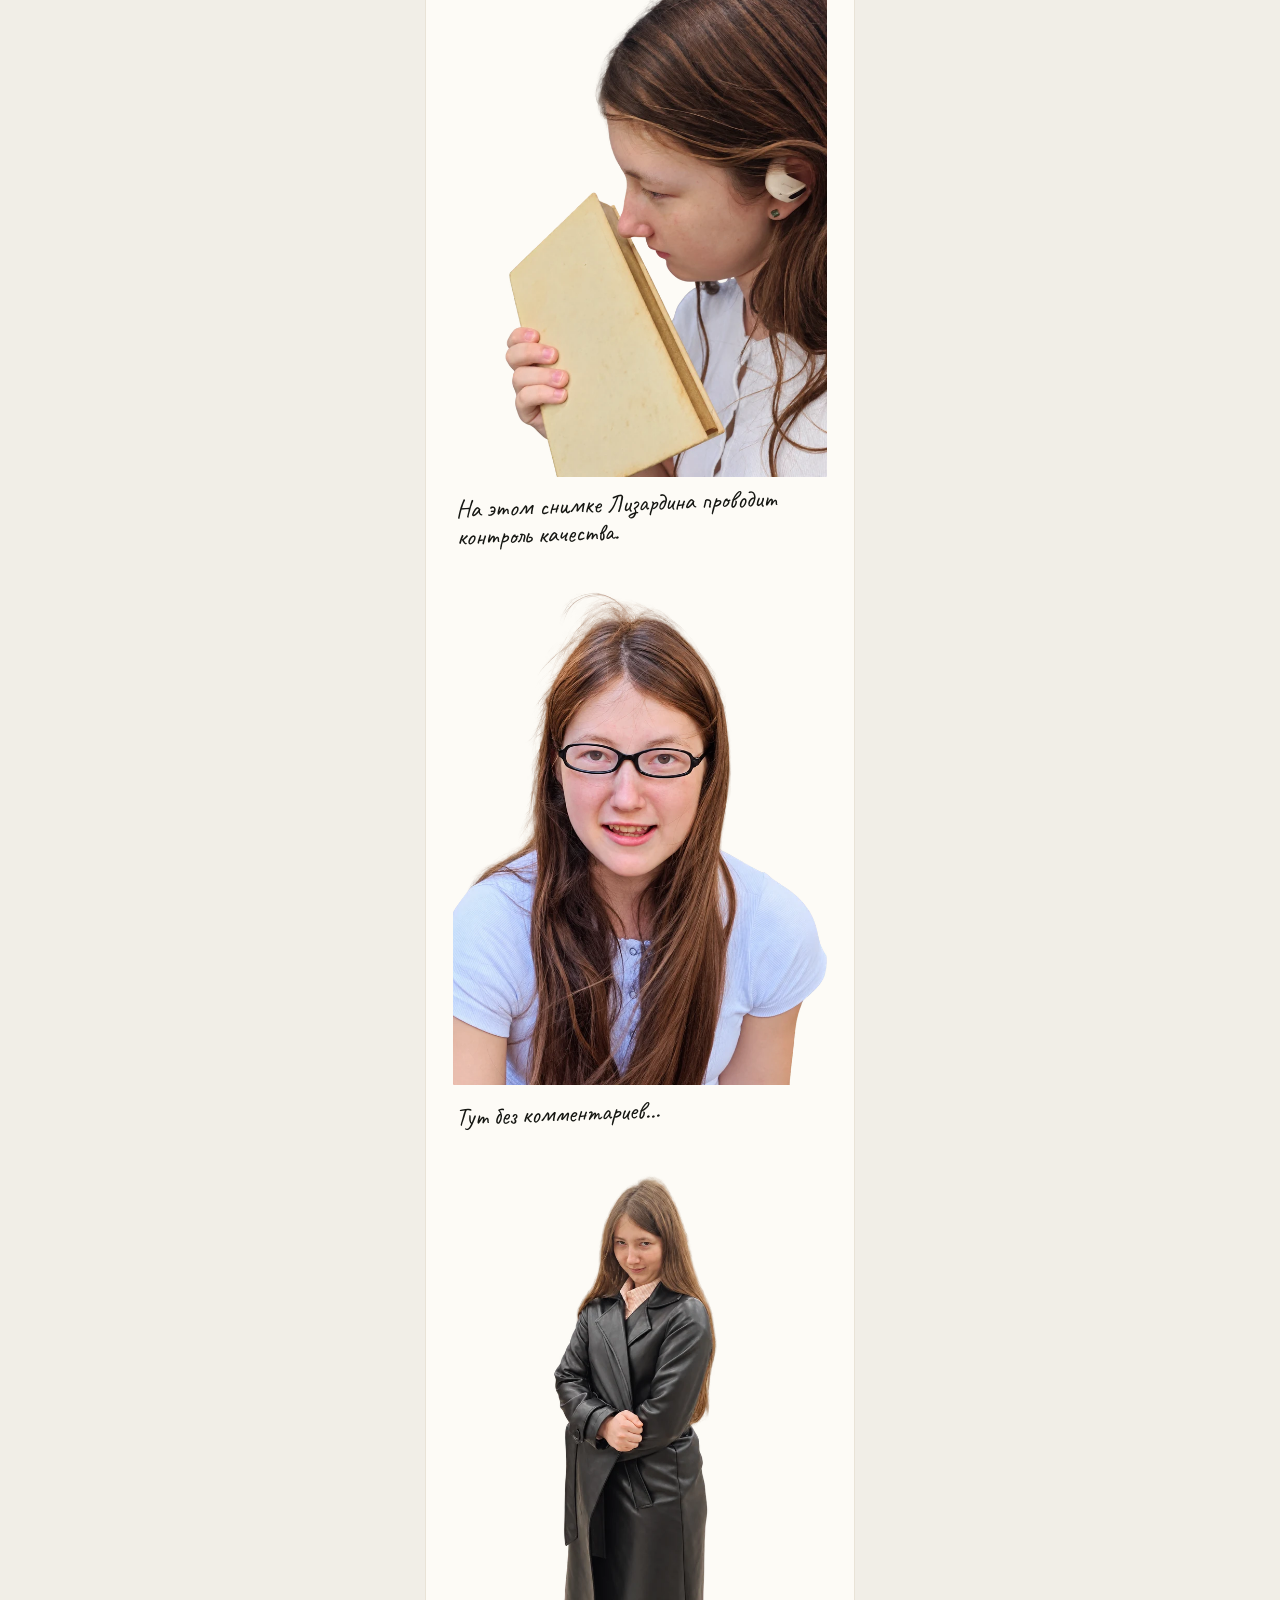
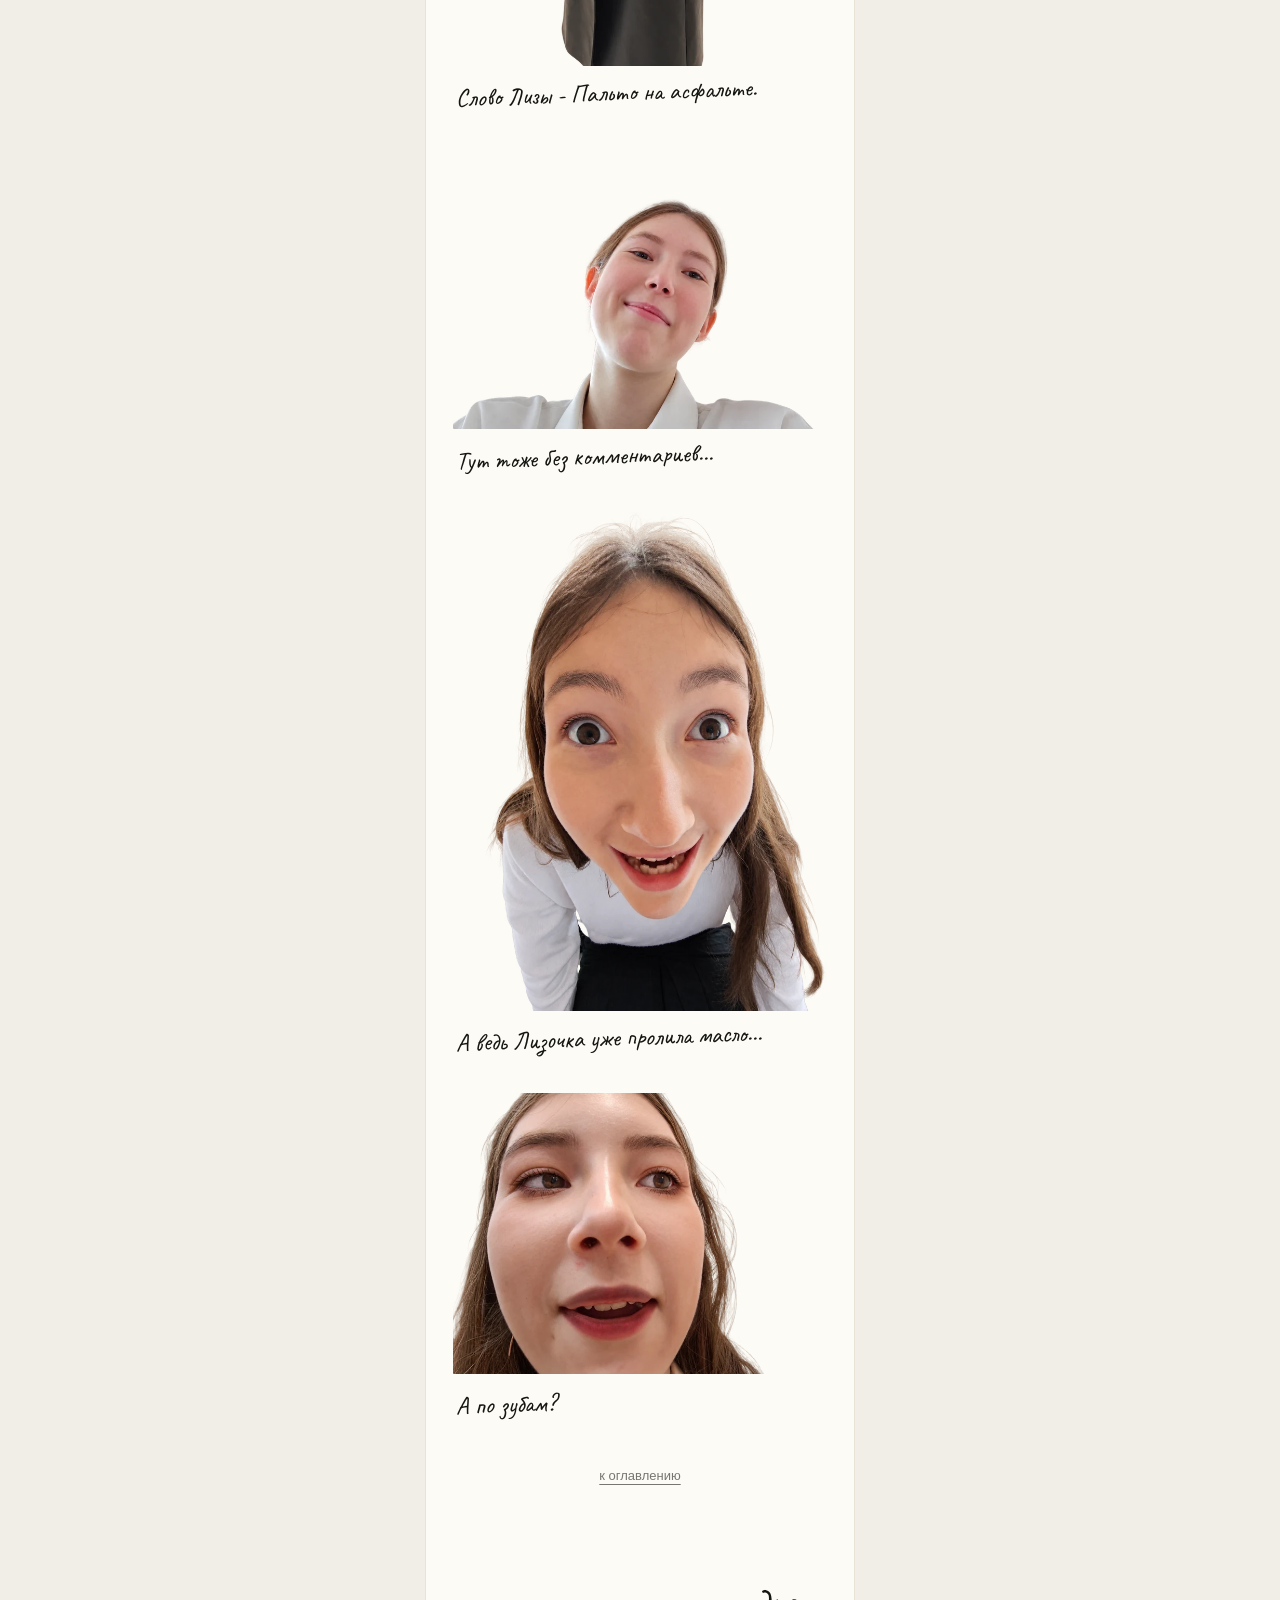
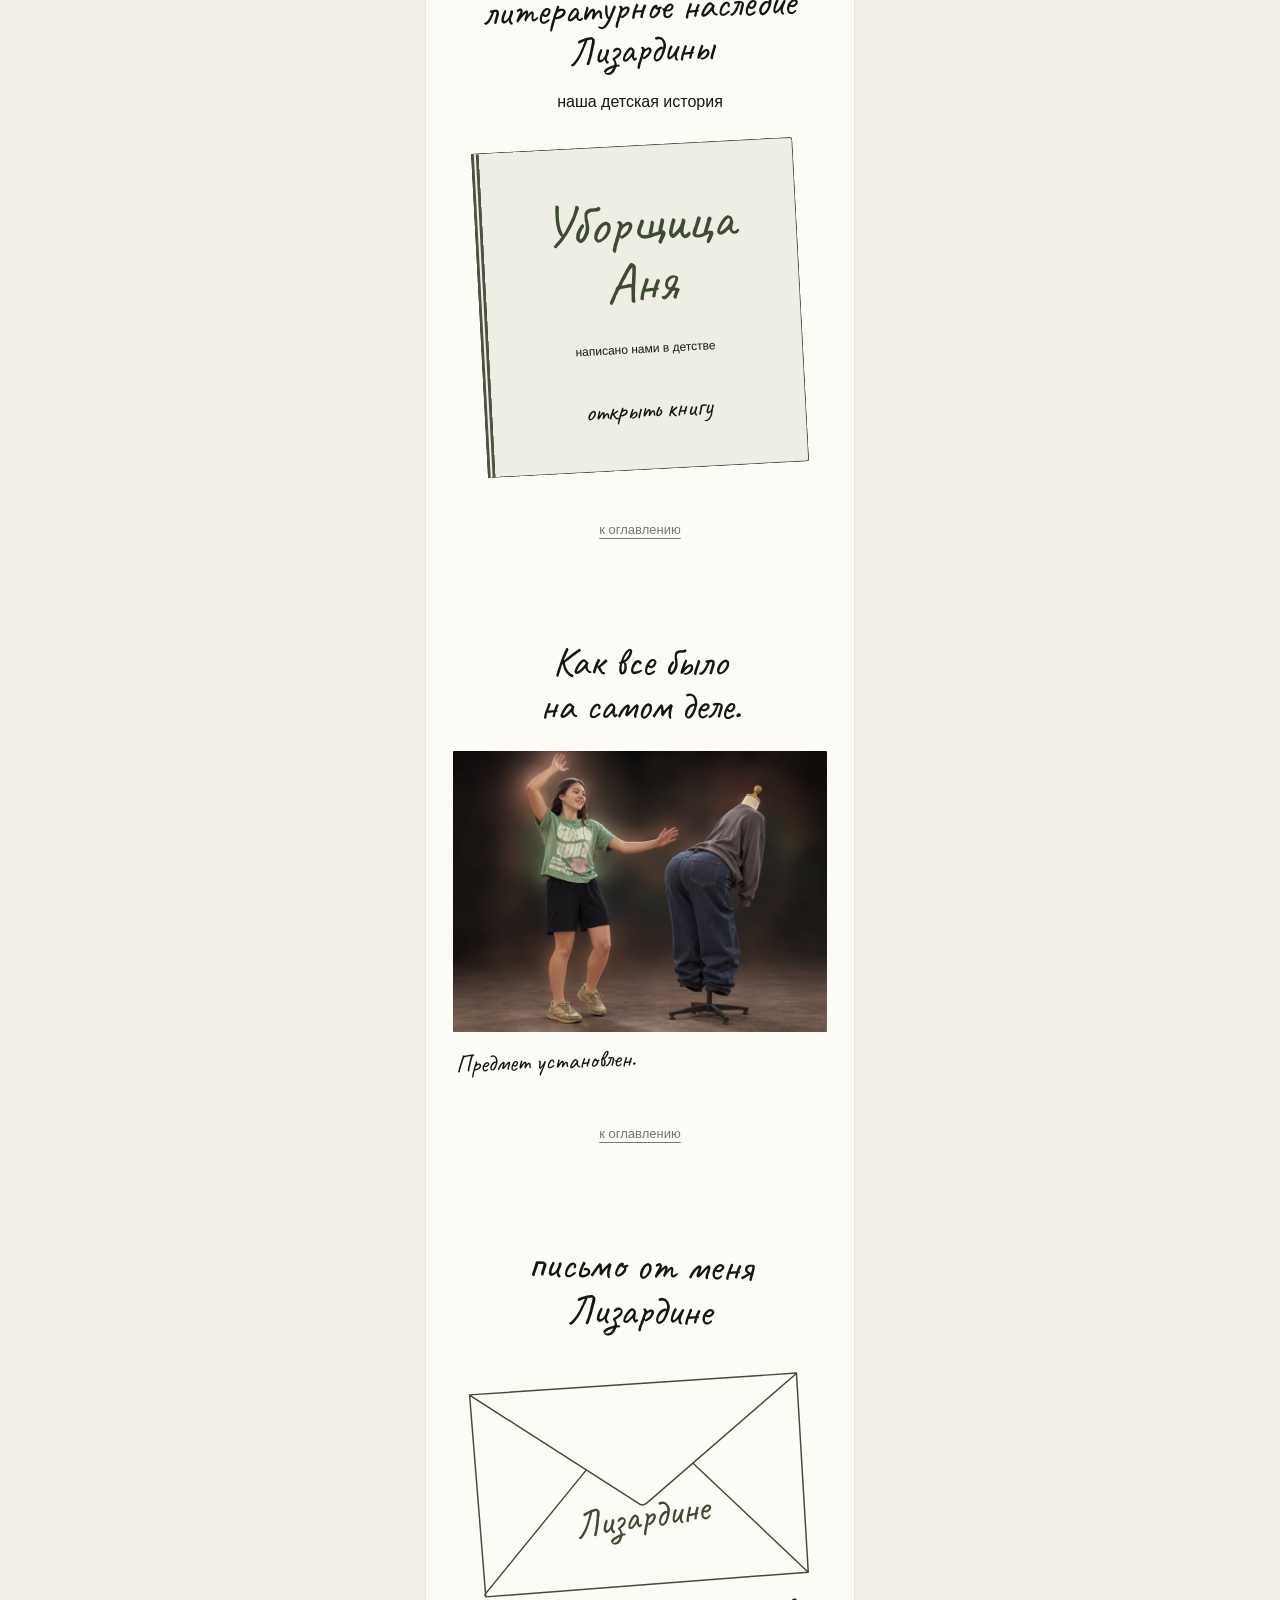
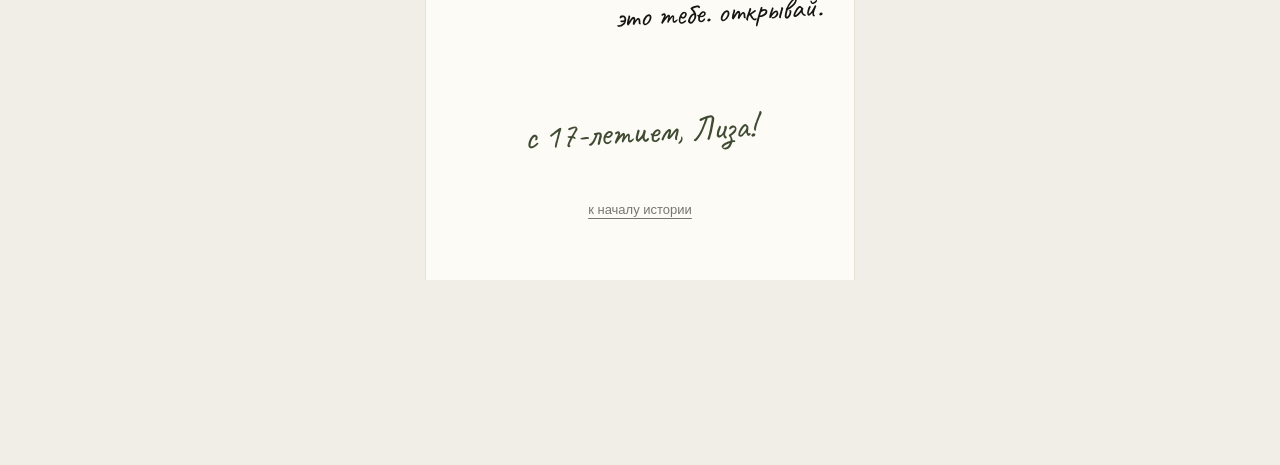
==== commit cd942725: "Use photo album design on the main site # Conflicts: #	friends/liza/index.html" ====
--- a/friends/liza/index.html
+++ b/friends/liza/index.html
@@ -11,7 +11,10 @@
   <link rel="stylesheet" href="styles.css?v=liza-young-deputy-1">
   <script defer src="content.js?v=liza-truth-reveal-1"></script>
   <script defer src="app.js?v=liza-truth-reveal-1"></script>
-<link rel="stylesheet" href="../../shared/music.css"><script defer src="../../shared/audio-config.js"></script><script defer src="../../shared/music.js" data-page="liza"></script></head>
+<link rel="stylesheet" href="../../shared/music.css"><script defer src="../../shared/audio-config.js"></script><script defer src="../../shared/music.js" data-page="liza"></script>
+<link rel="stylesheet" href="../../shared/design-variant.css">
+<link rel="stylesheet" href="../../shared/design-experiment.css">
+</head>
 <body>
   <a class="skip" href="#contents">Перейти к разделам</a>
   <main id="top">
@@ -41,6 +44,27 @@
     <section id="origin" class="chapter origin" aria-labelledby="origin-title">
       <h2 class="hand" id="origin-title">история появления</h2>
       
+      <details class="origin-machine">
+        <summary class="hand">как добыли запись</summary>
+        <svg viewBox="0 0 236 147" role="img" aria-label="Схематичный человечек присел, из-под него вылетает видеокассета">
+          <g fill="none" stroke="currentColor" stroke-width="2.6" stroke-linecap="round" stroke-linejoin="round">
+            <path d="M37 134q55 2 150-2" stroke-width="1.15"/>
+            <!-- Человечек, присевший в три погибели. -->
+            <path d="M150 24c11 1 19 9 18 19-1 11-12 17-22 14-11-2-16-11-14-20 2-8 8-13 18-13Z"/>
+            <path d="M133 51q-12 14-28 16-13 1-19 14m4 2q13-6 26 2l12 13-15 27h14m-11-28-21 20-5 10h13m20-62 12 20 16-2m-17-17 13 7 9-5"/>
+            <path d="M158 47q-4 3-8 0m-9-8h1m13-2h1" stroke-width="1.6"/>
+            <!-- Штрихи направления и кассета. -->
+            <path d="m81 86-13 2m12 5-15 6m19-1-8 9" stroke-width="1.7"/>
+            <g class="origin-tape">
+              <g transform="rotate(-12 53 114)">
+                <path d="M33 103h40v23H33z" fill="var(--paper)"/>
+                <path d="M39 108h28v10H39zm4 15h20" stroke-width="1.2"/>
+                <path d="m51 109 7 4-7 4z" fill="currentColor" stroke-width="1"/>
+              </g>
+            </g>
+          </g>
+        </svg>
+      </details>
       <button class="video-preview" id="video-button" aria-label="Открыть видео: история появления Лизардины">
         <img id="video-cover" src="../../shared/placeholders/photo.svg" alt="Обложка старого видео, пока заглушка" width="640" height="500" loading="lazy" decoding="async">
         <span class="play" aria-hidden="true"></span>
--- a/shared/design-variant.css
+++ b/shared/design-variant.css
@@ -0,0 +1,72 @@
+/* Поля альбома. Рамки только у снимков с фоном. */
+:root {
+  --paper: #fdfbf6;
+  --olive: #3e4a31;
+  --album-edge: #d9d3c5;
+  --album-print: #fffefb;
+}
+
+body {
+  background: #f1eee7;
+}
+
+main {
+  border-inline: 1px solid #e9e3d7;
+}
+
+.homepage h1 {
+  font-size: clamp(55px, 18vw, 88px);
+}
+
+.homepage #group-photo {
+  margin-block: 4px 22px;
+}
+
+.homepage .description {
+  margin-inline-start: 9px;
+}
+
+.homepage .greeting-figure {
+  margin-inline: 0;
+}
+
+.greeting-photo,
+.opening-photo button.photo,
+.vika-hero .vika-image-button,
+.duel-battle .vika-image-button,
+.duel-contender .vika-image-button,
+.vika-photo .vika-image-button,
+.nastya-hero .nastya-photo-button,
+#story-photos .nastya-photo-button,
+.gallery-photo .nastya-photo-button {
+  padding: clamp(4px, 1.6vw, 7px);
+  border: 1px solid var(--album-edge);
+  border-radius: 0;
+  background: var(--album-print);
+}
+
+.homepage .greeting-figure:nth-child(odd) .greeting-photo {
+  transform: rotate(-1.3deg);
+}
+
+.homepage .greeting-figure:nth-child(even) .greeting-photo {
+  transform: rotate(1deg);
+}
+
+.vika-photo:nth-child(even) .vika-image-button,
+.gallery-photo:nth-child(even) .nastya-photo-button {
+  transform: rotate(1deg);
+}
+
+.contents-list,
+.vika-contents nav,
+.nastya-contents nav {
+  border: 1px solid var(--album-edge);
+  border-radius: 5px 10px 7px 4px;
+  background: #f4f0e8;
+}
+
+.music-dock {
+  border-top-color: var(--album-edge);
+  background: var(--paper);
+}
--- a/shared/design-experiment.css
+++ b/shared/design-experiment.css
@@ -0,0 +1,41 @@
+/* Общие детали варианта: страницы по-прежнему работают на исходной разметке. */
+.origin-machine {
+  margin: 18px 0 16px;
+  color: var(--olive);
+}
+
+.origin-machine summary {
+  width: fit-content;
+  padding: 7px 0;
+  font-size: 23px;
+  line-height: 1.15;
+  cursor: pointer;
+}
+
+.origin-machine summary:focus-visible {
+  outline: 2px solid currentColor;
+  outline-offset: 4px;
+}
+
+.origin-machine svg {
+  display: block;
+  width: min(100%, 250px);
+  height: auto;
+  margin: 3px 0 0 4px;
+}
+
+.origin-machine[open] .origin-tape {
+  animation: tape-drop .56s cubic-bezier(.3, .68, .52, 1) both;
+}
+
+@keyframes tape-drop {
+  0% { transform: translate(37px, -23px) rotate(10deg); opacity: 0; }
+  70% { transform: translate(-3px, 2px) rotate(-5deg); }
+  100% { transform: none; opacity: 1; }
+}
+
+@media (prefers-reduced-motion: reduce) {
+  .origin-machine[open] .origin-tape {
+    animation: none;
+  }
+}
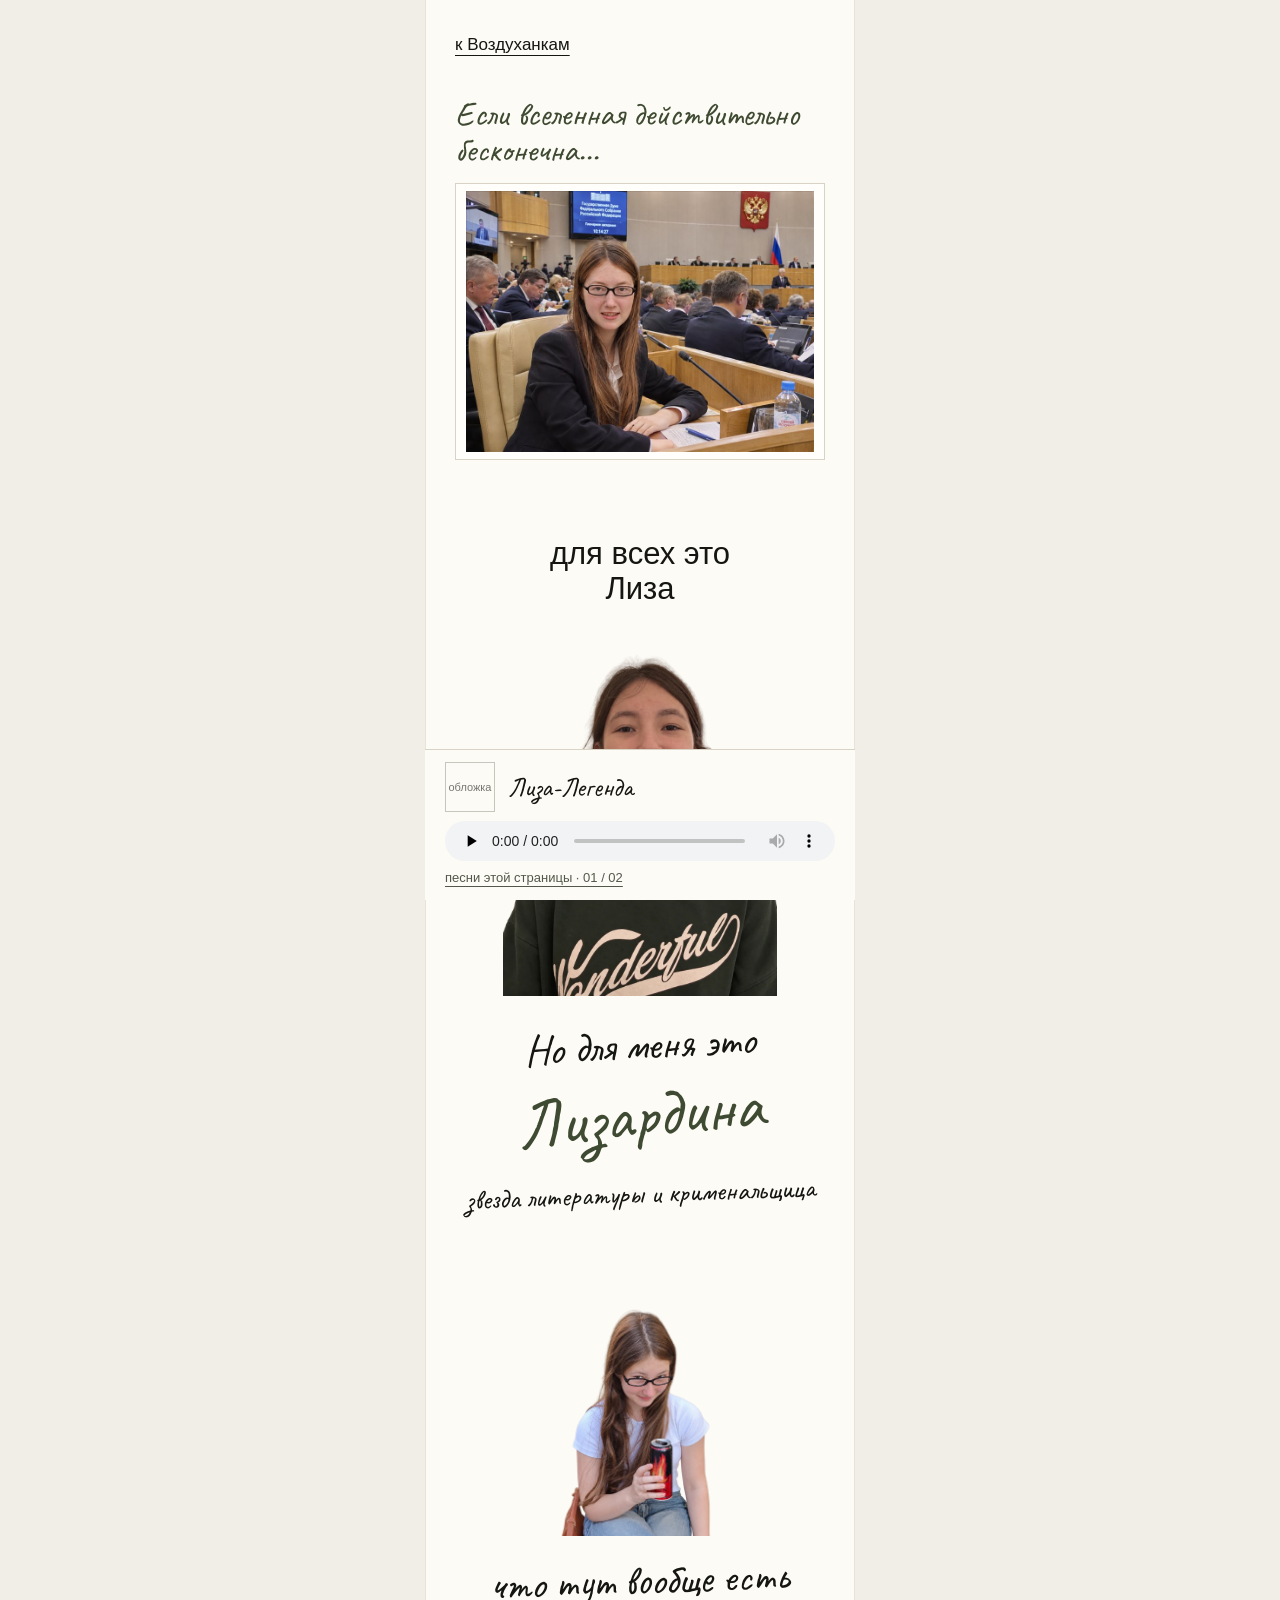
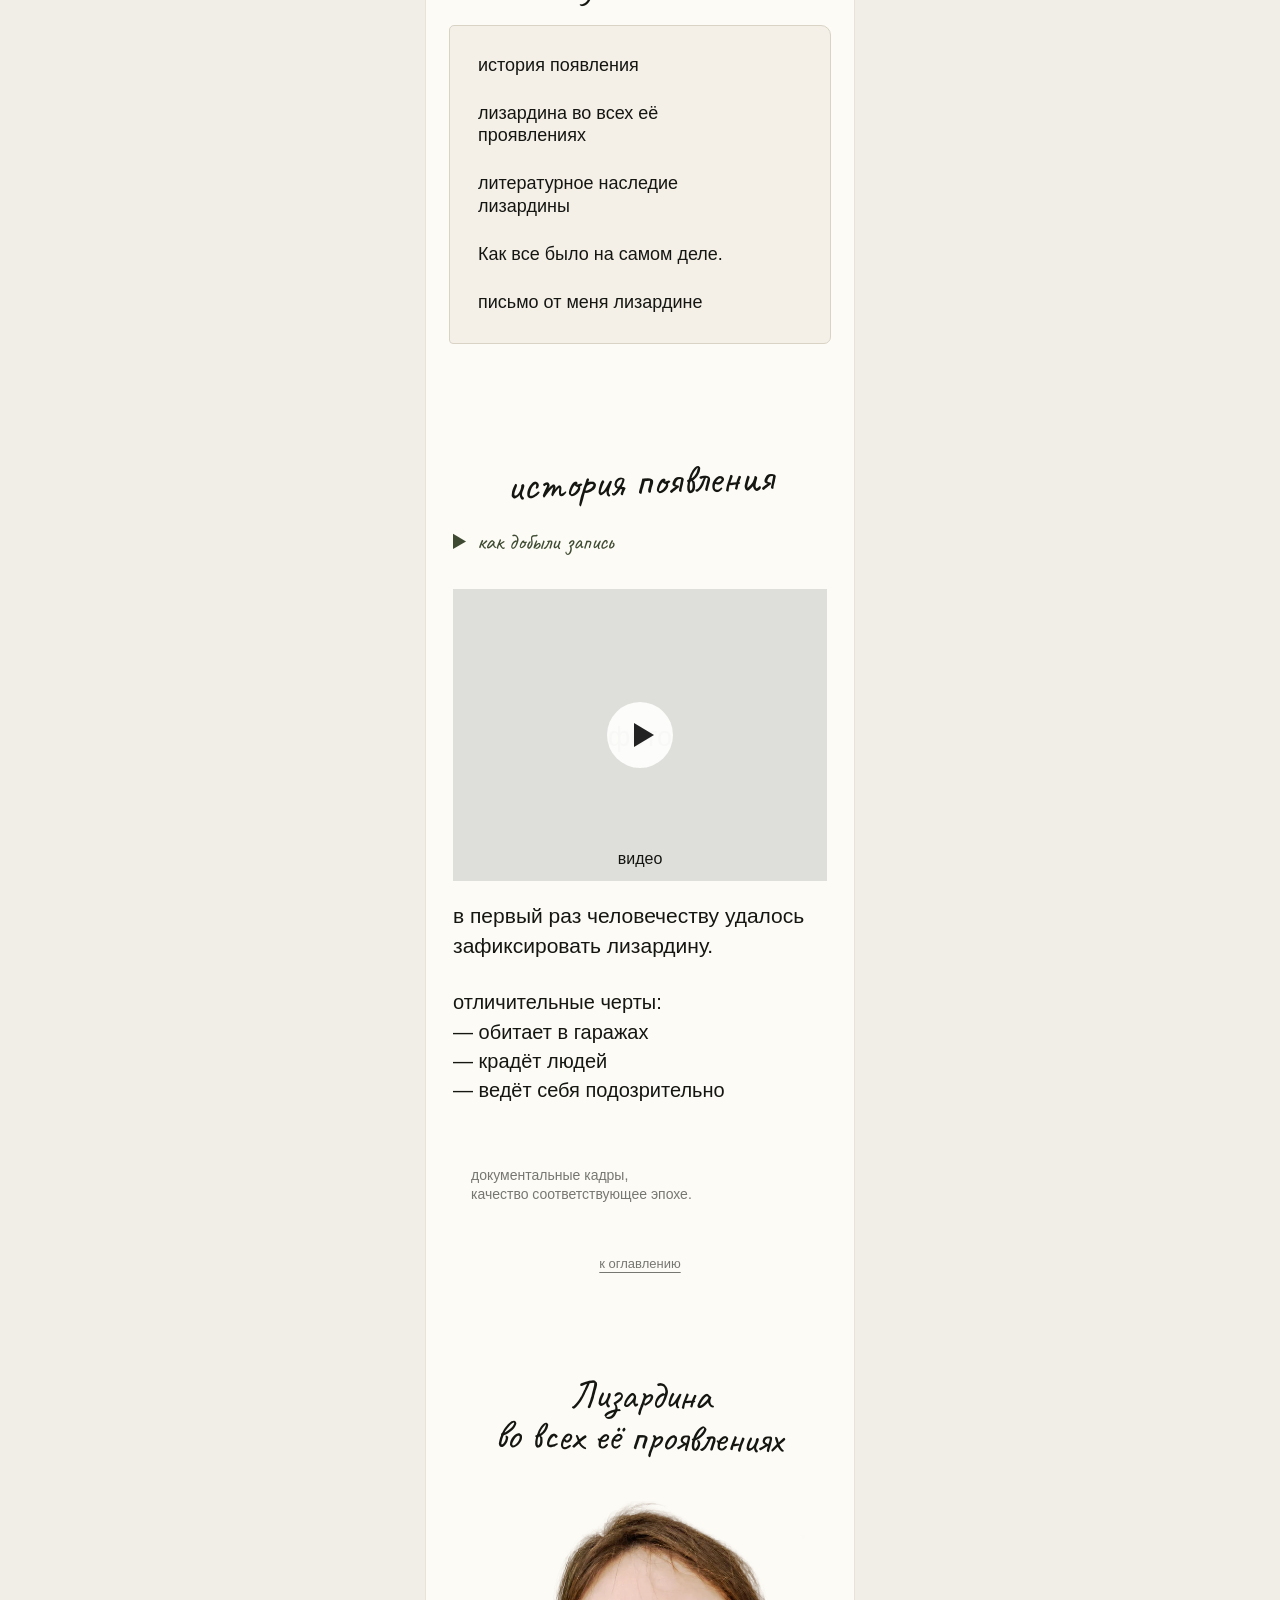
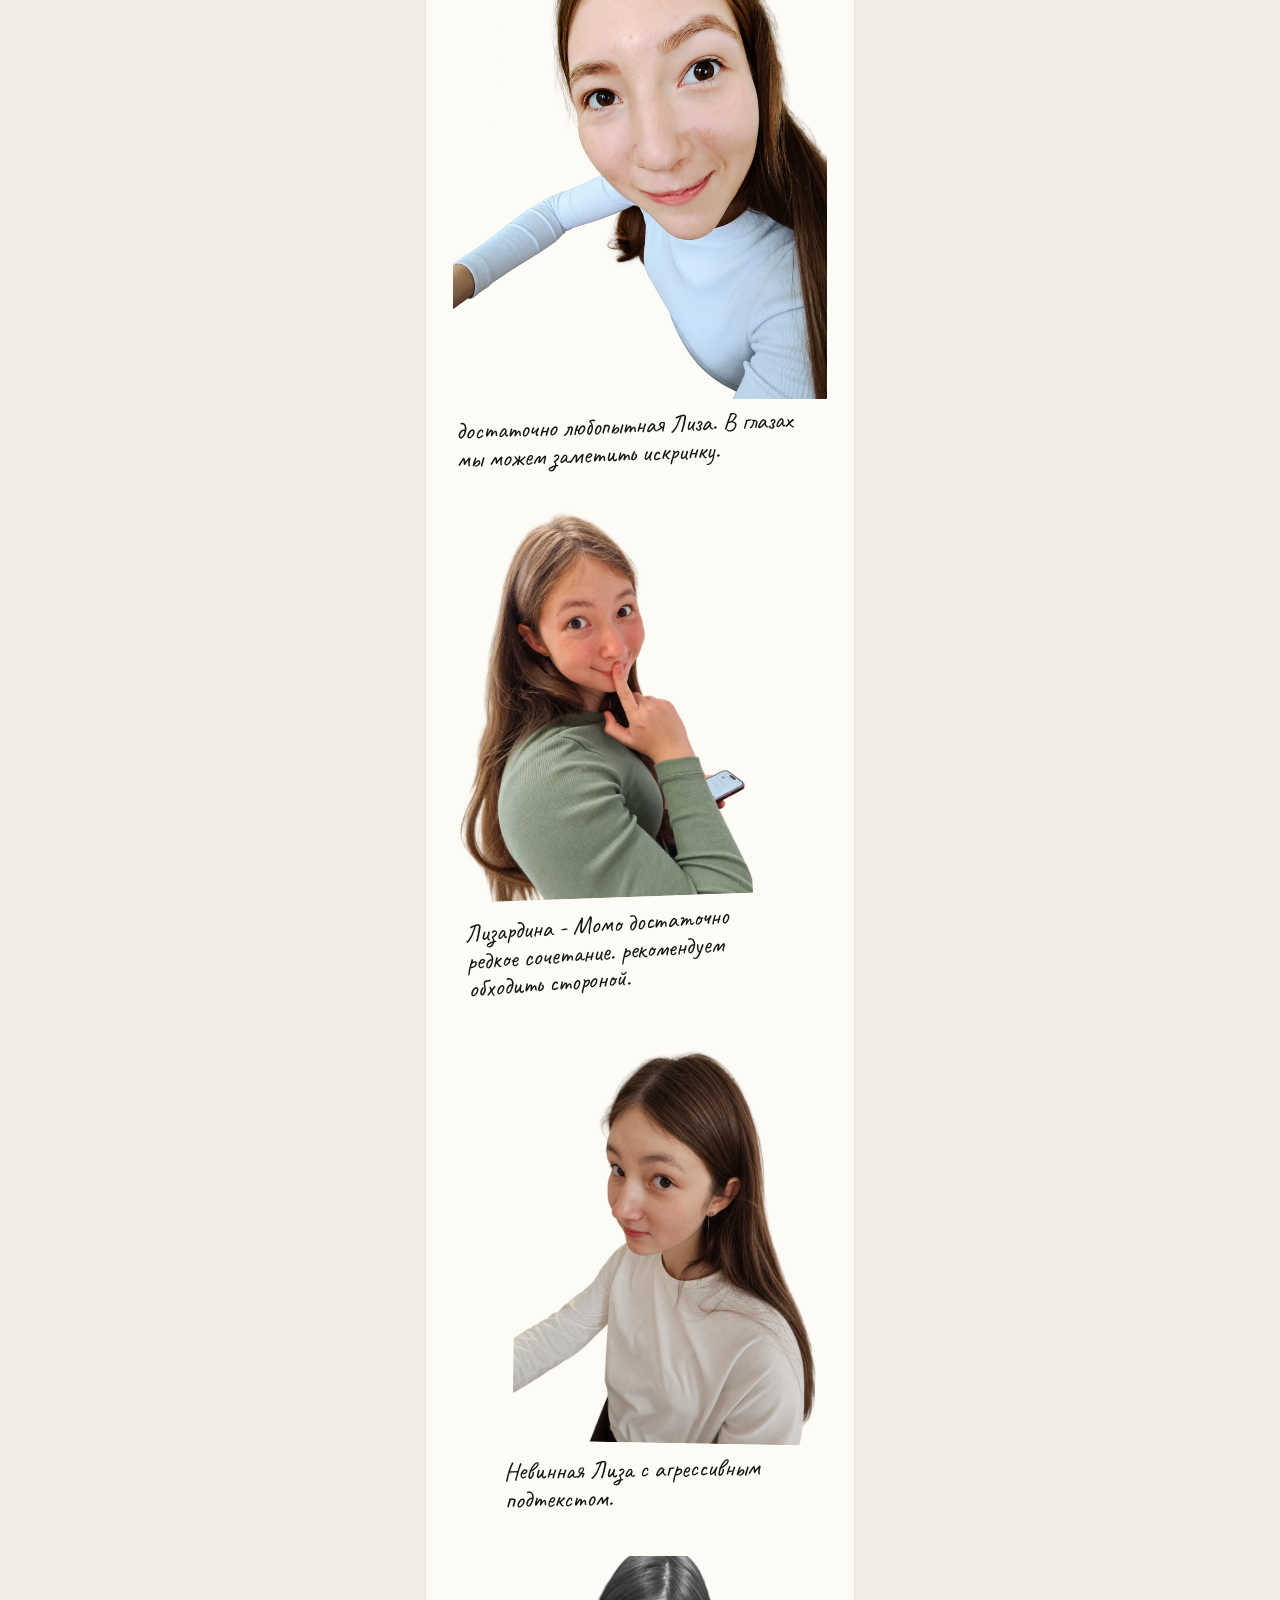
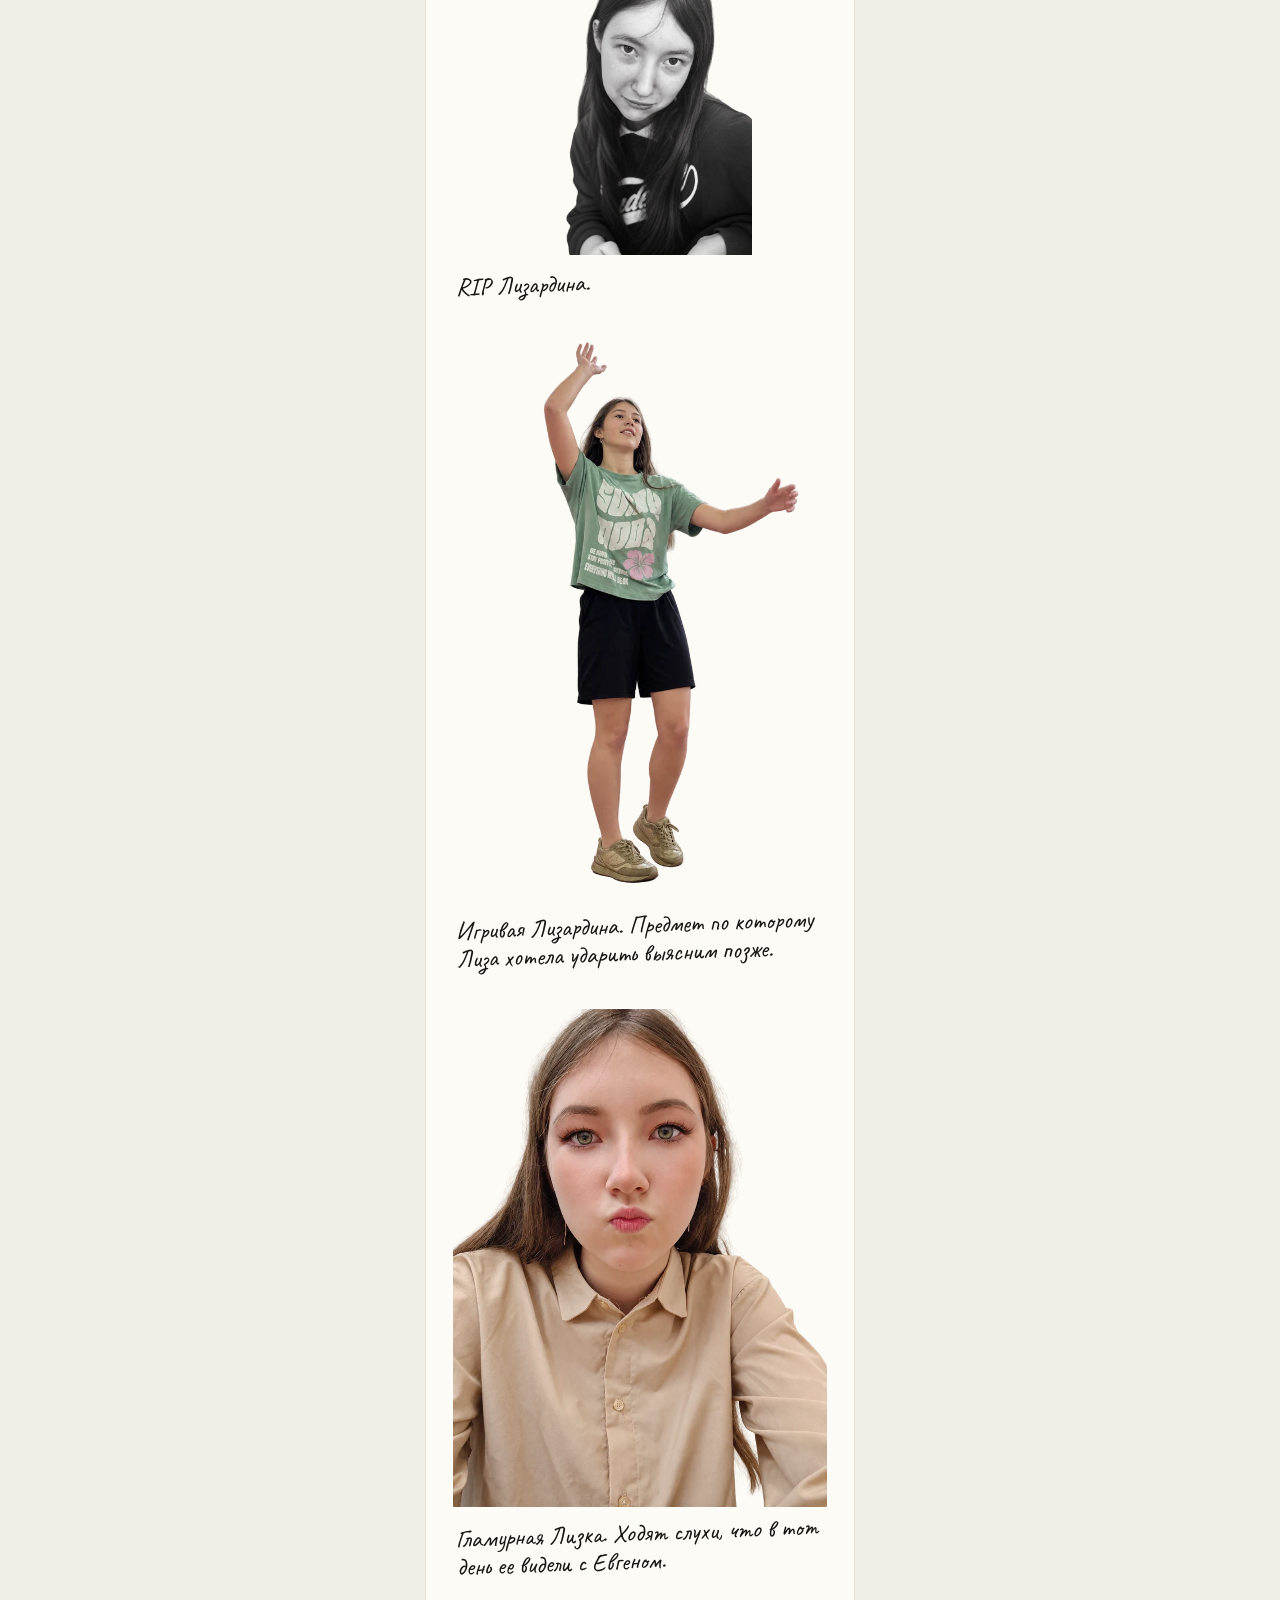
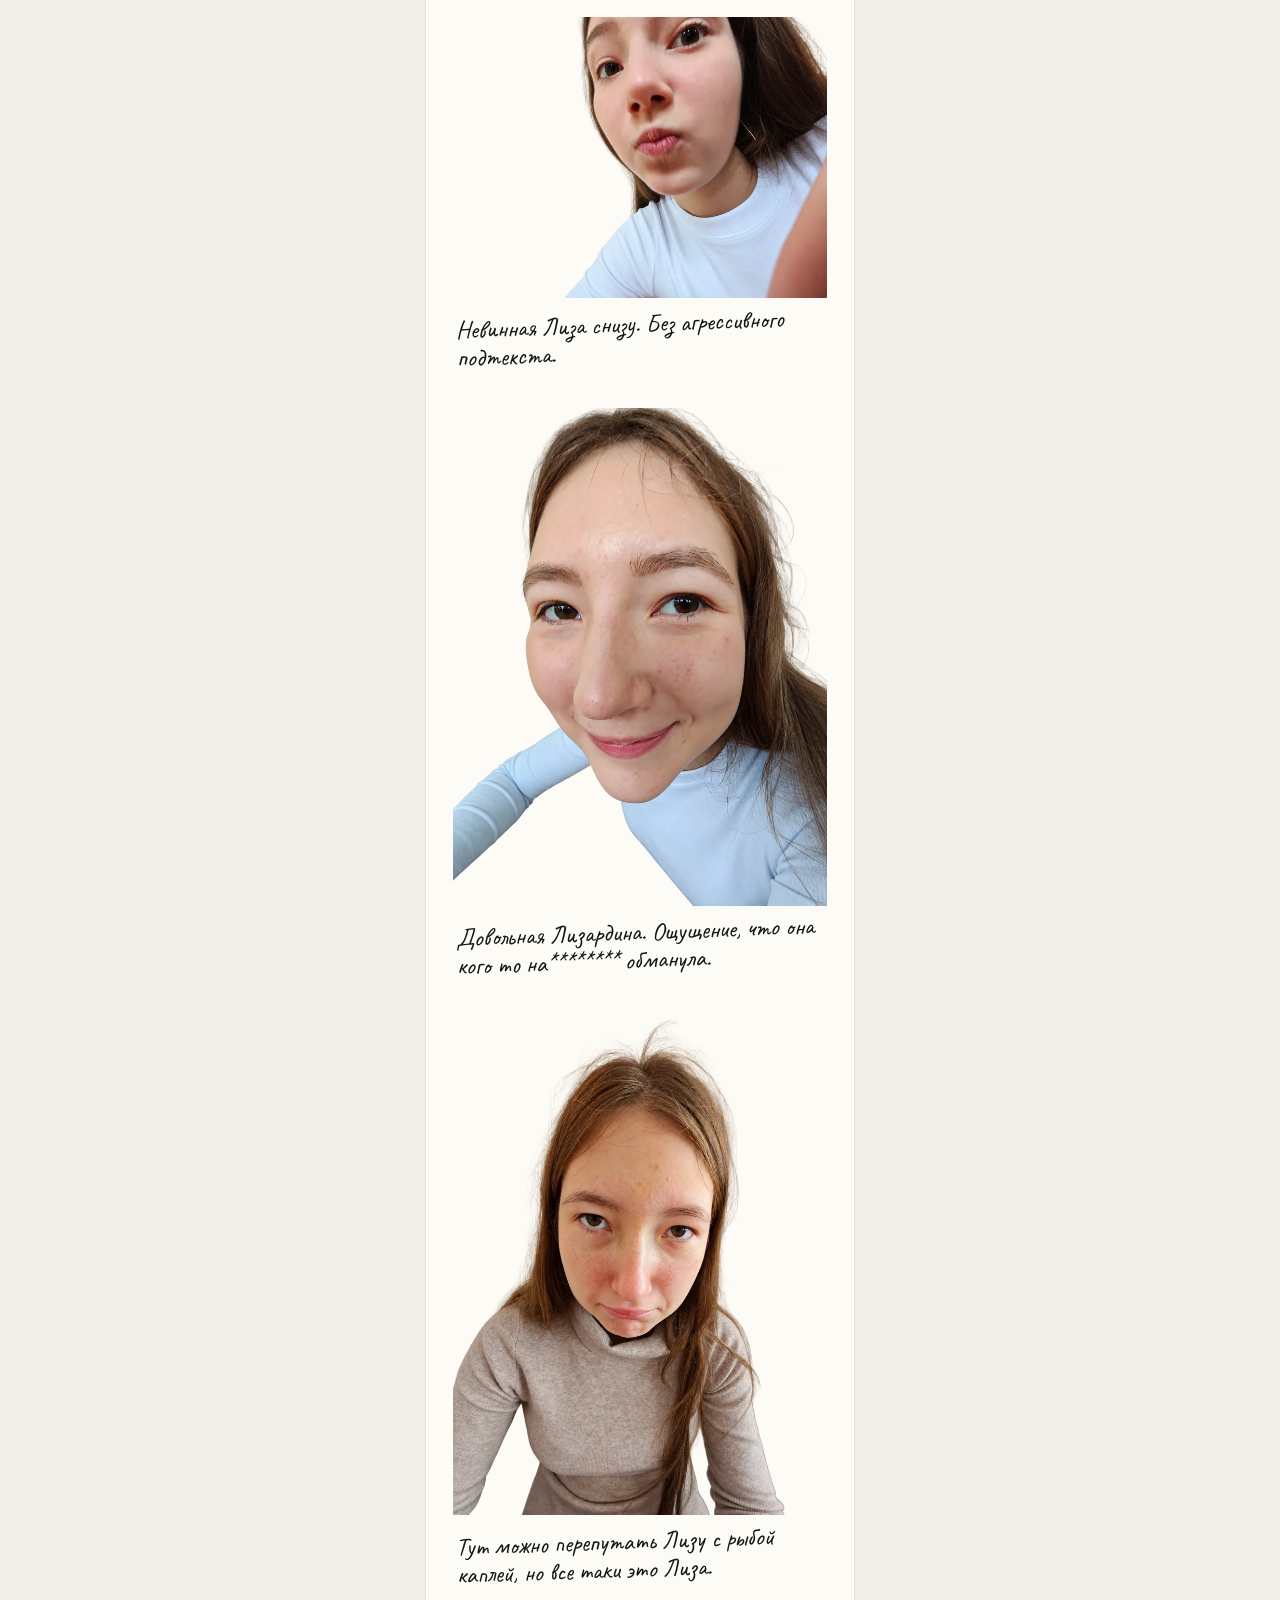
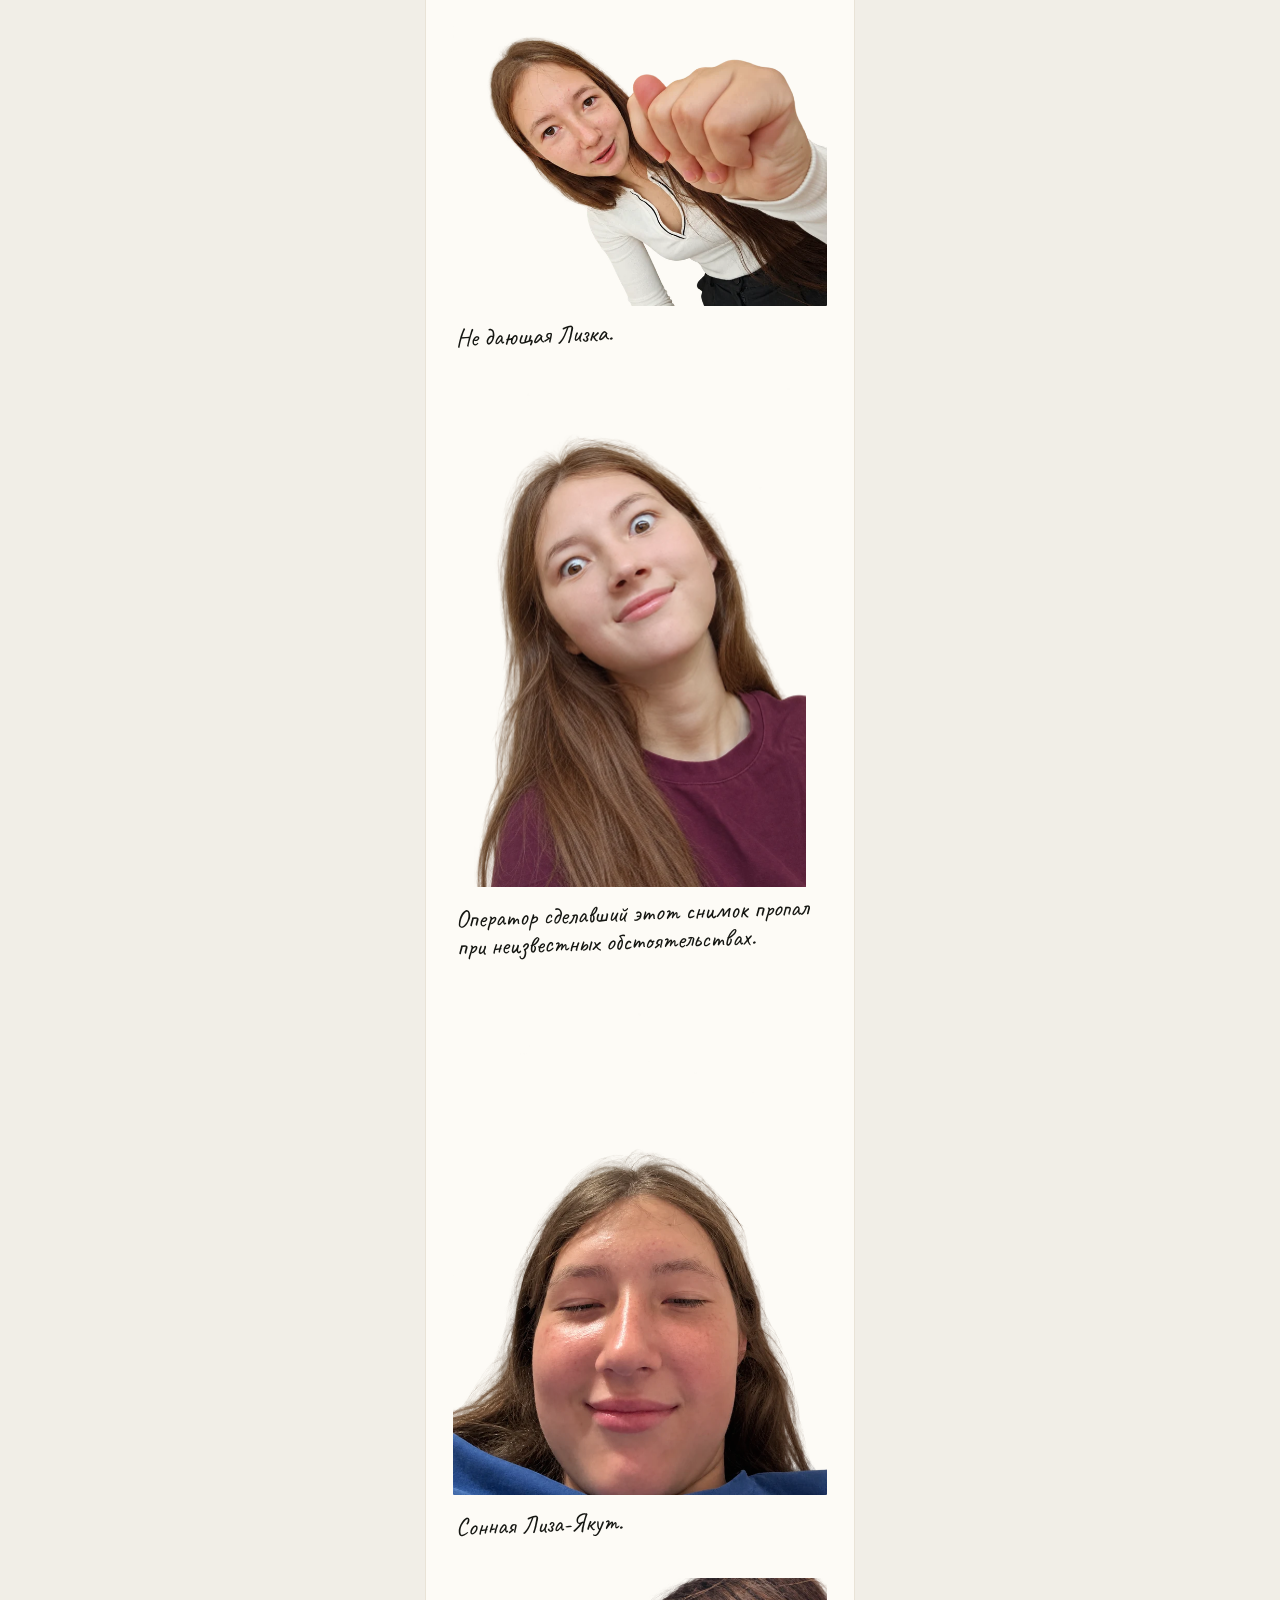
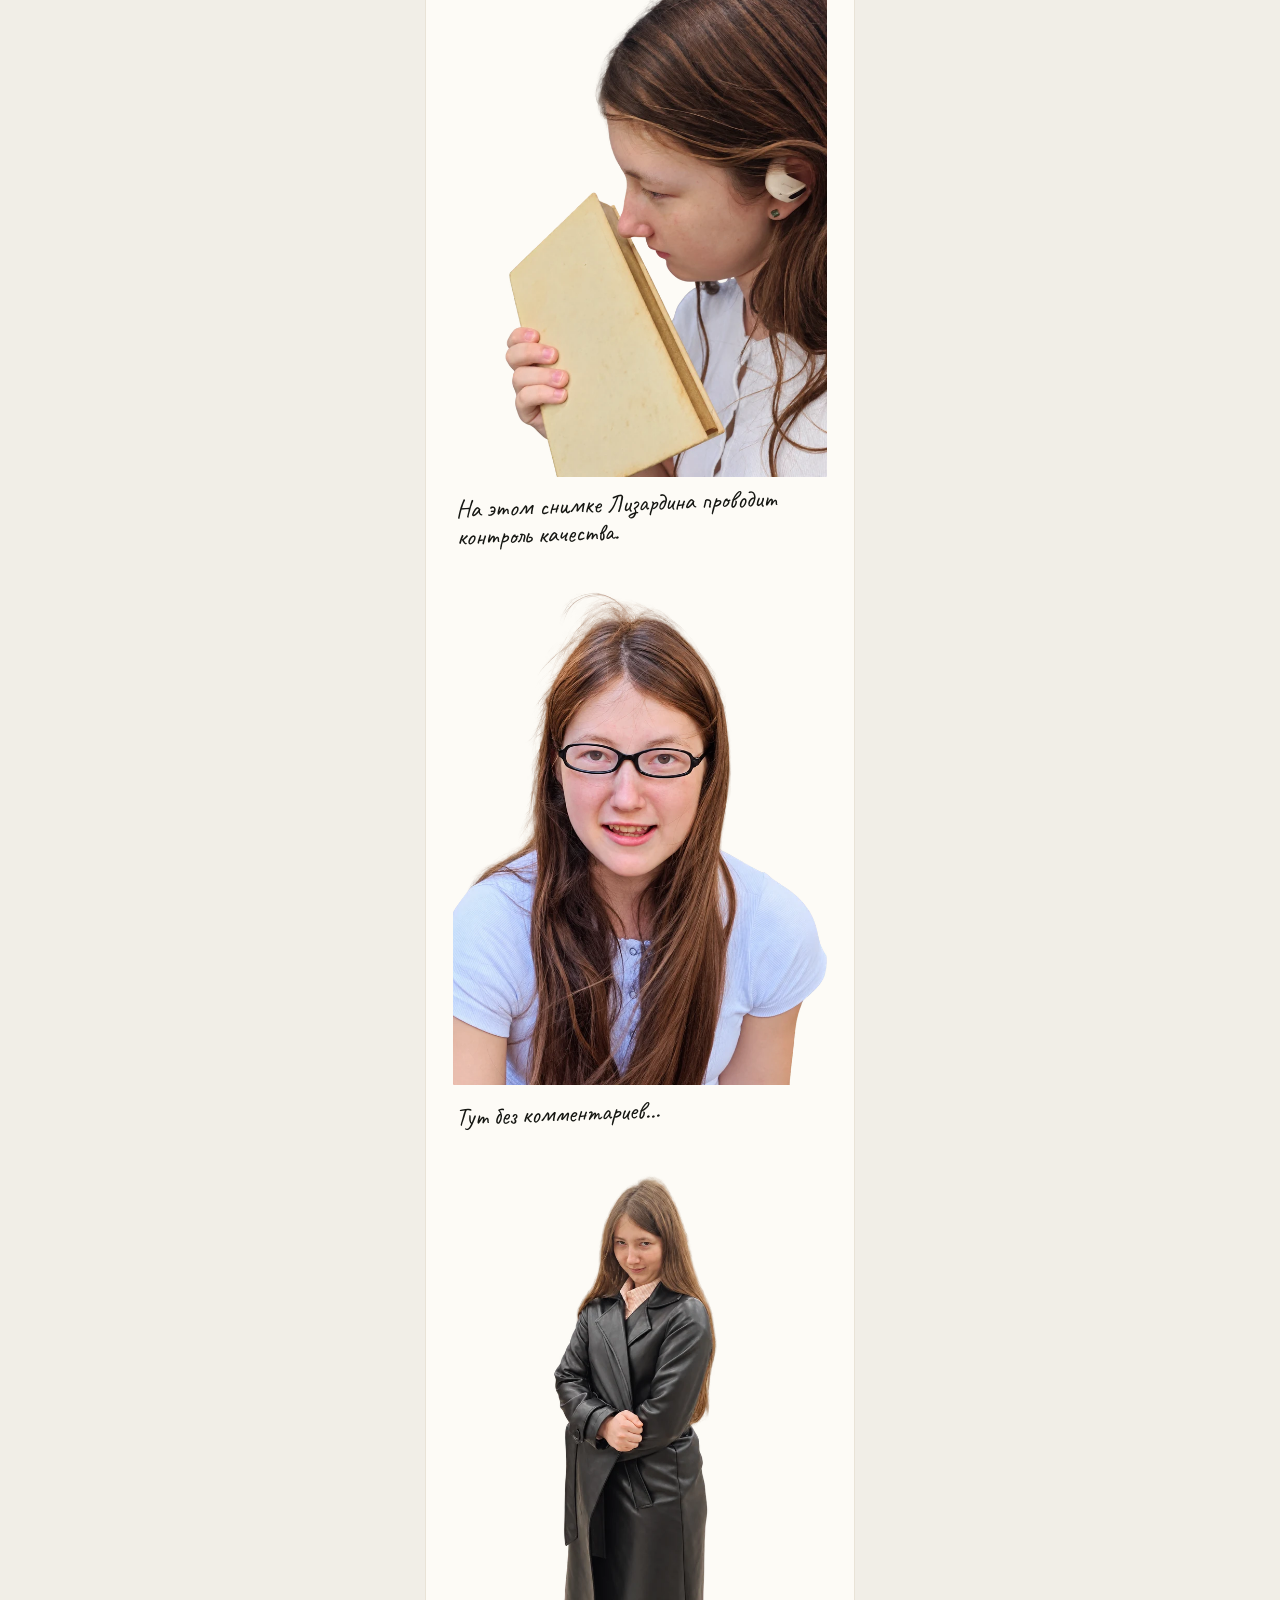
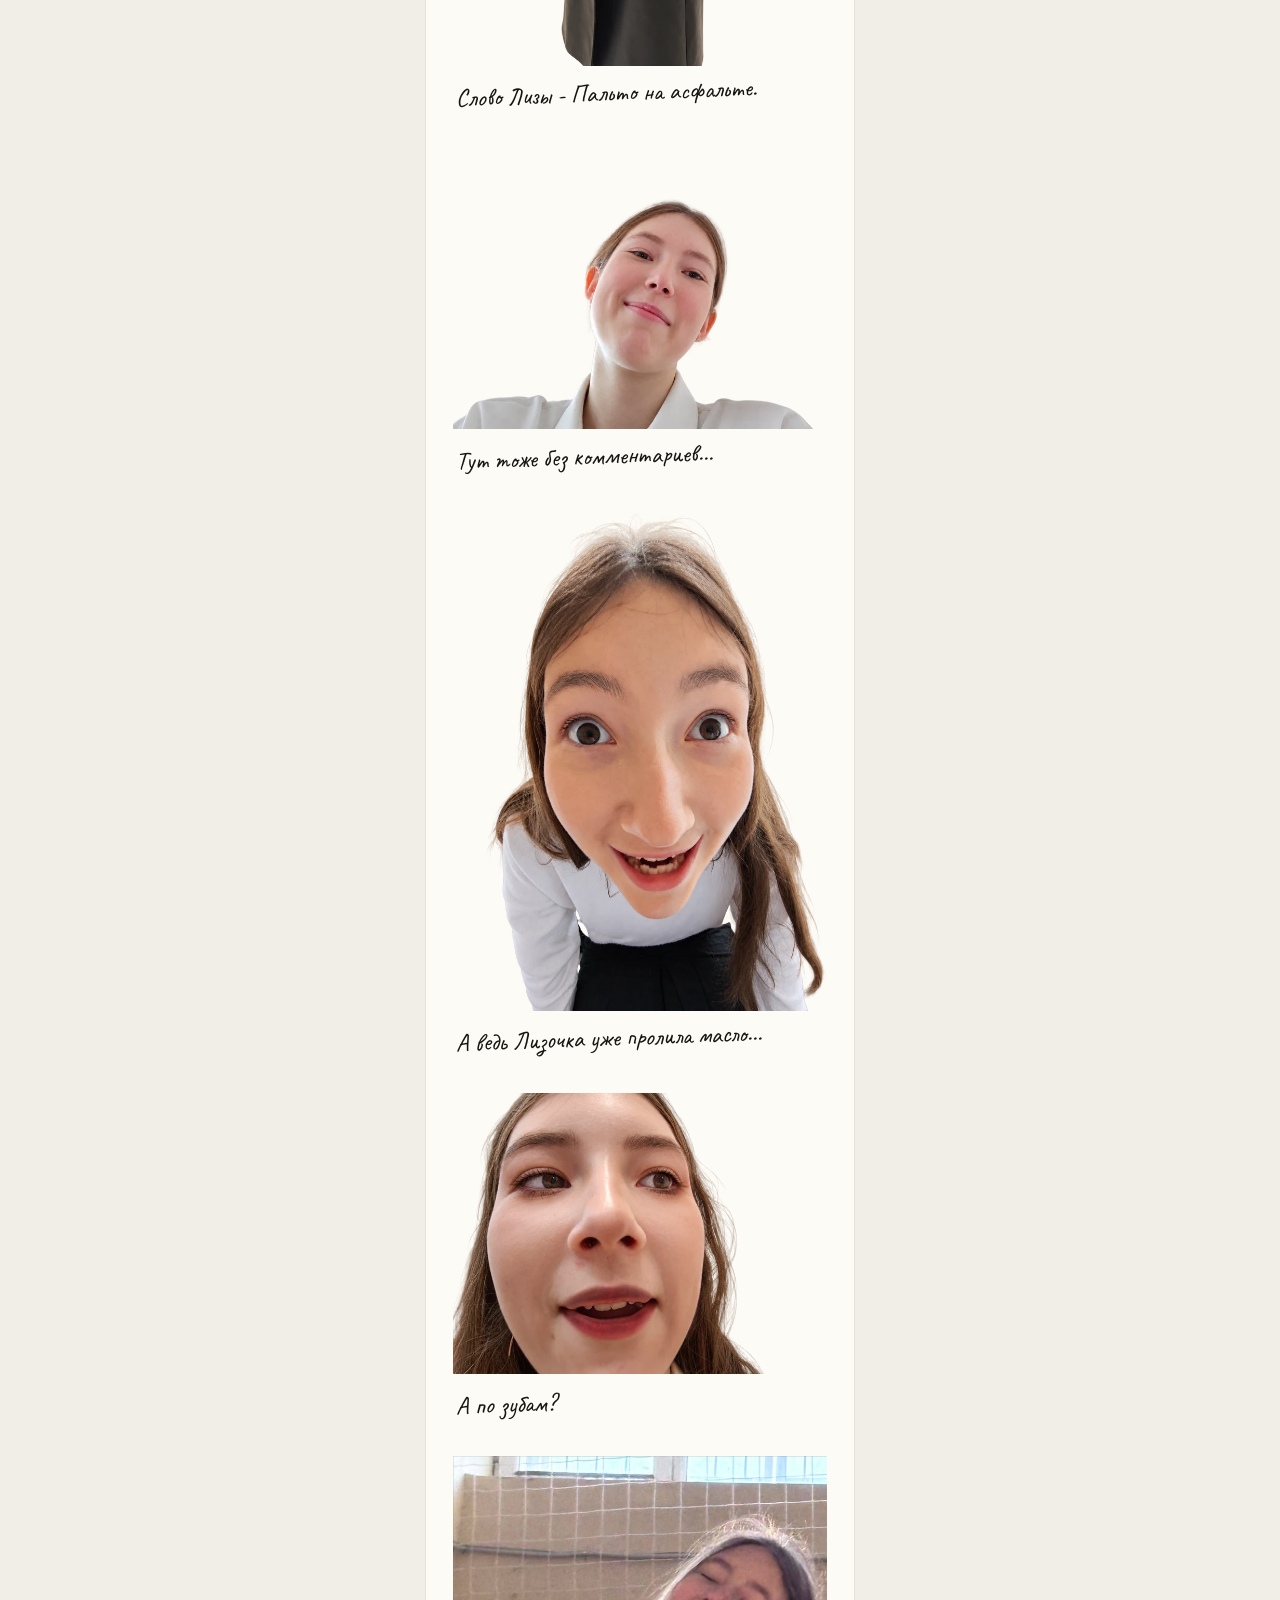
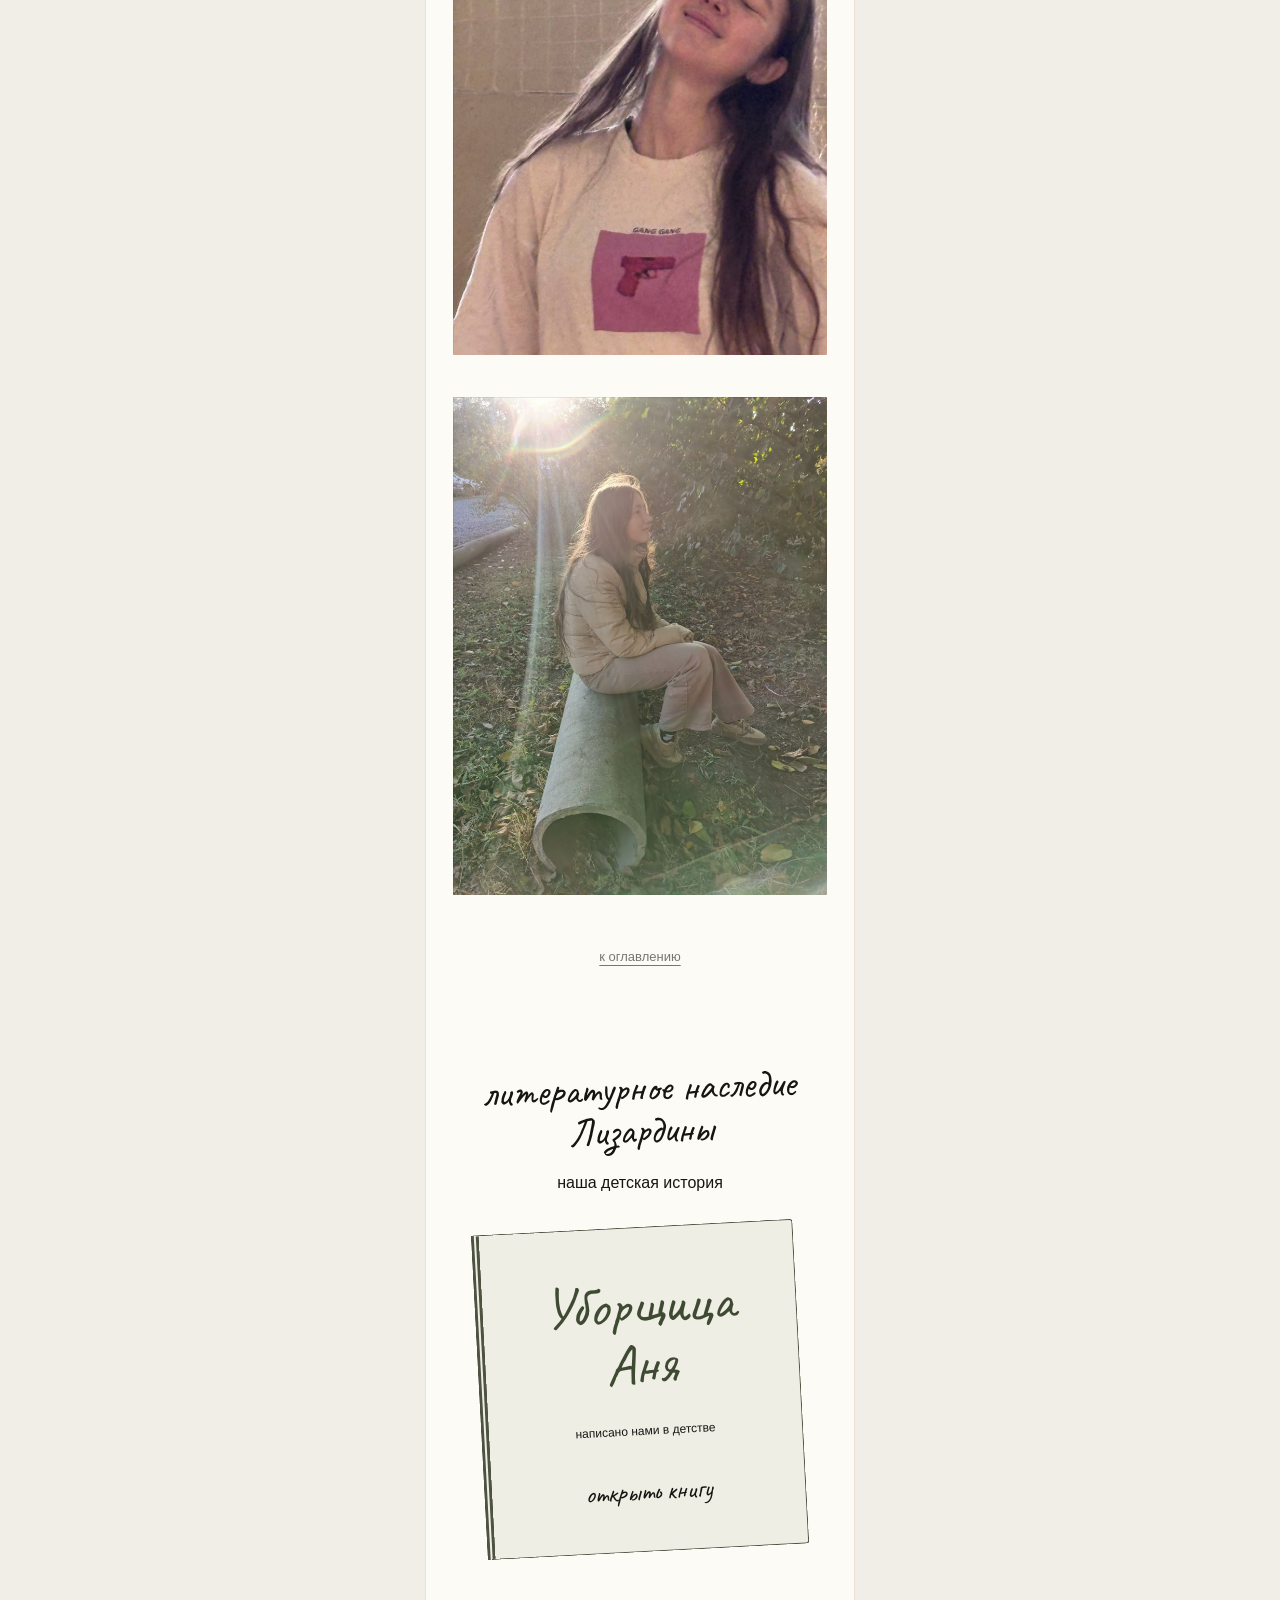
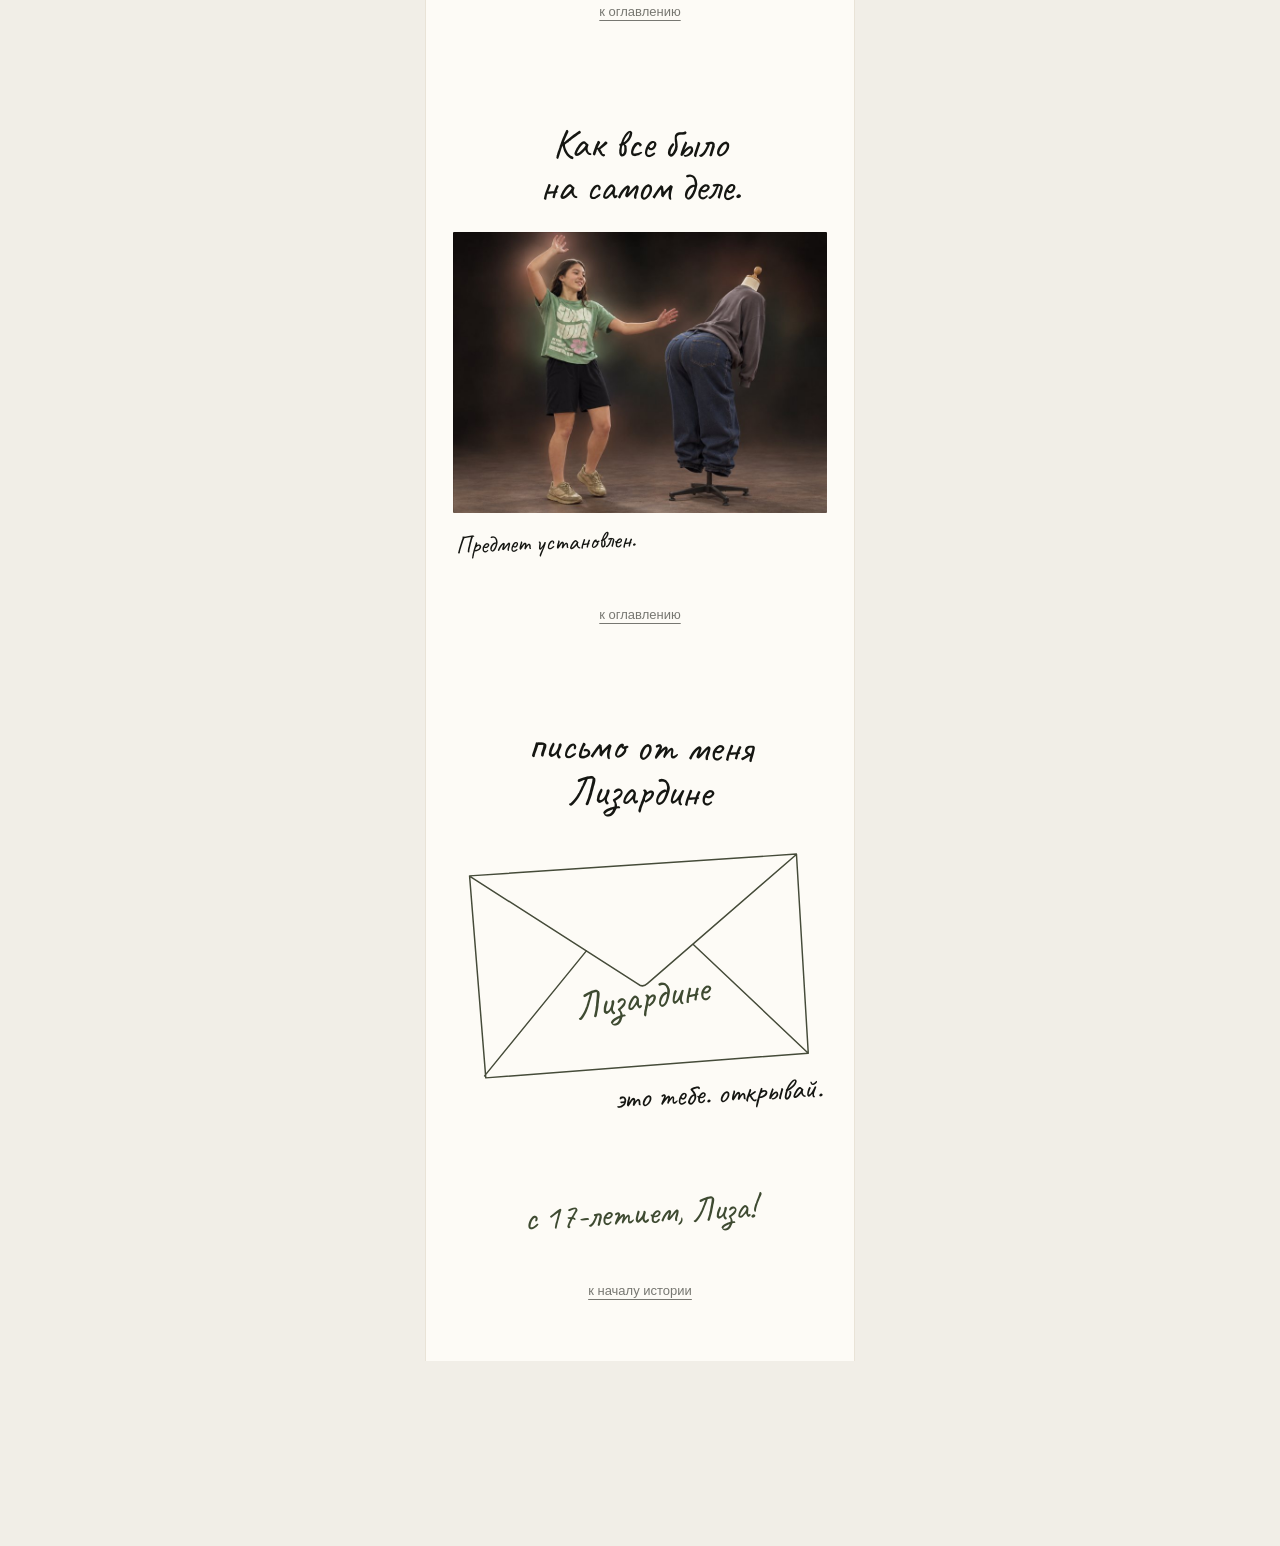
==== commit a9164064: "Start the group album and add unused friend photos" ====
--- a/friends/liza/index.html
+++ b/friends/liza/index.html
@@ -9,7 +9,7 @@
   <title>Для меня — Лизардина</title>
   <link rel="preload" href="../../shared/fonts/Caveat.ttf" as="font" type="font/ttf" crossorigin>
   <link rel="stylesheet" href="styles.css?v=liza-young-deputy-1">
-  <script defer src="content.js?v=liza-truth-reveal-1"></script>
+  <script defer src="content.js?v=liza-photo-additions-1"></script>
   <script defer src="app.js?v=liza-truth-reveal-1"></script>
 <link rel="stylesheet" href="../../shared/music.css"><script defer src="../../shared/audio-config.js"></script><script defer src="../../shared/music.js" data-page="liza"></script>
 <link rel="stylesheet" href="../../shared/design-variant.css">
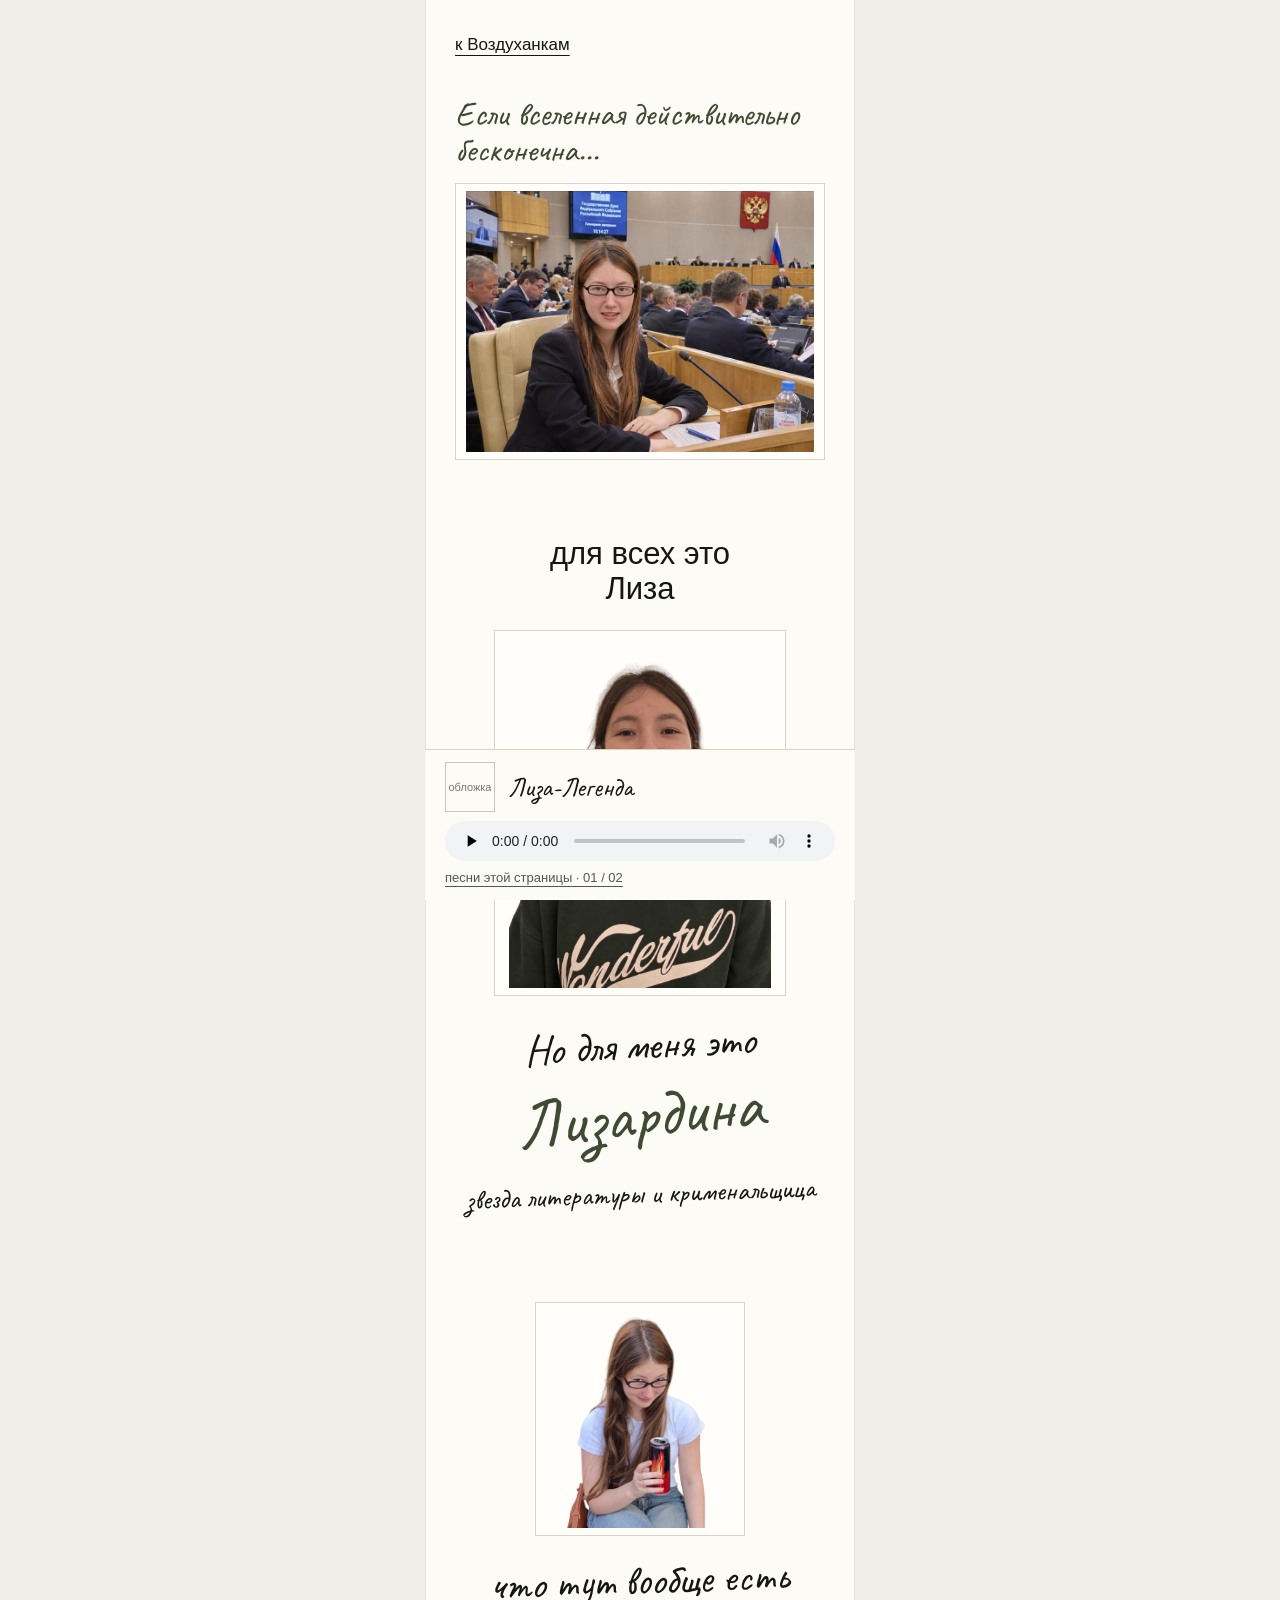
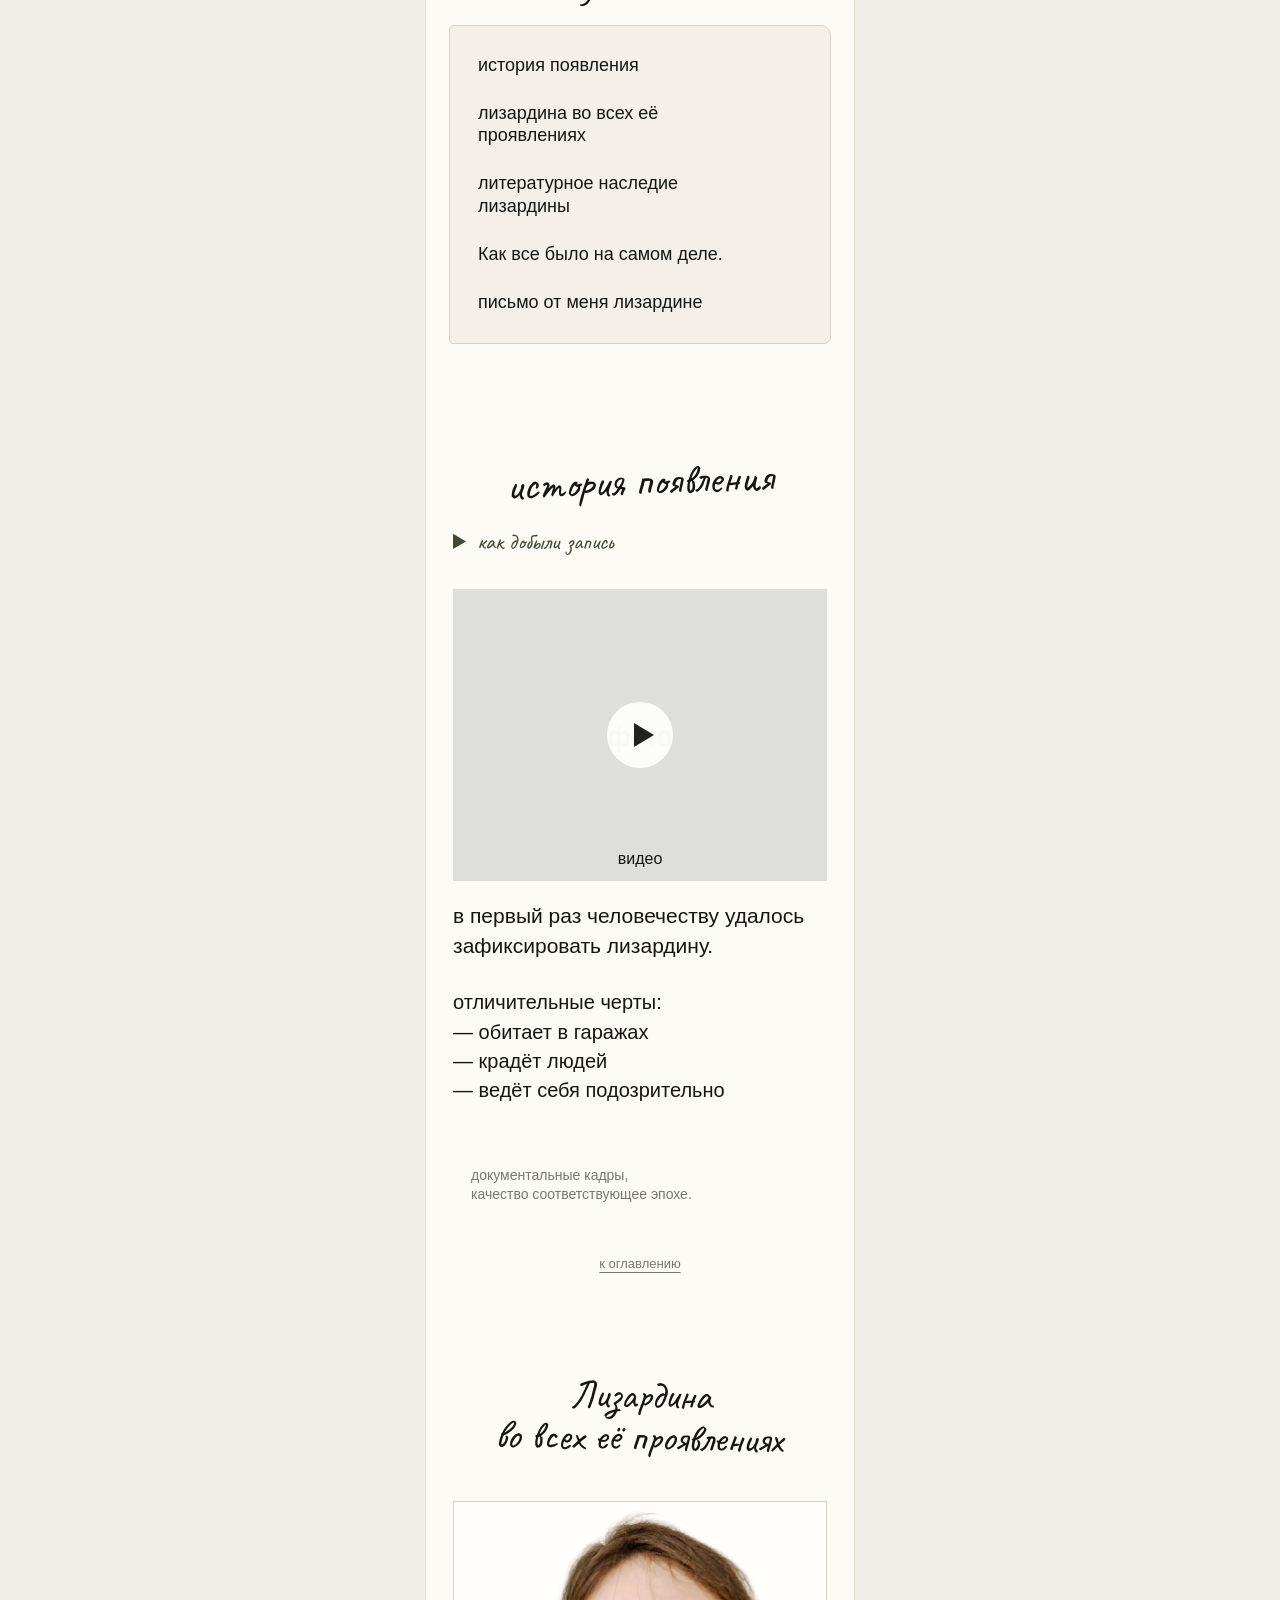
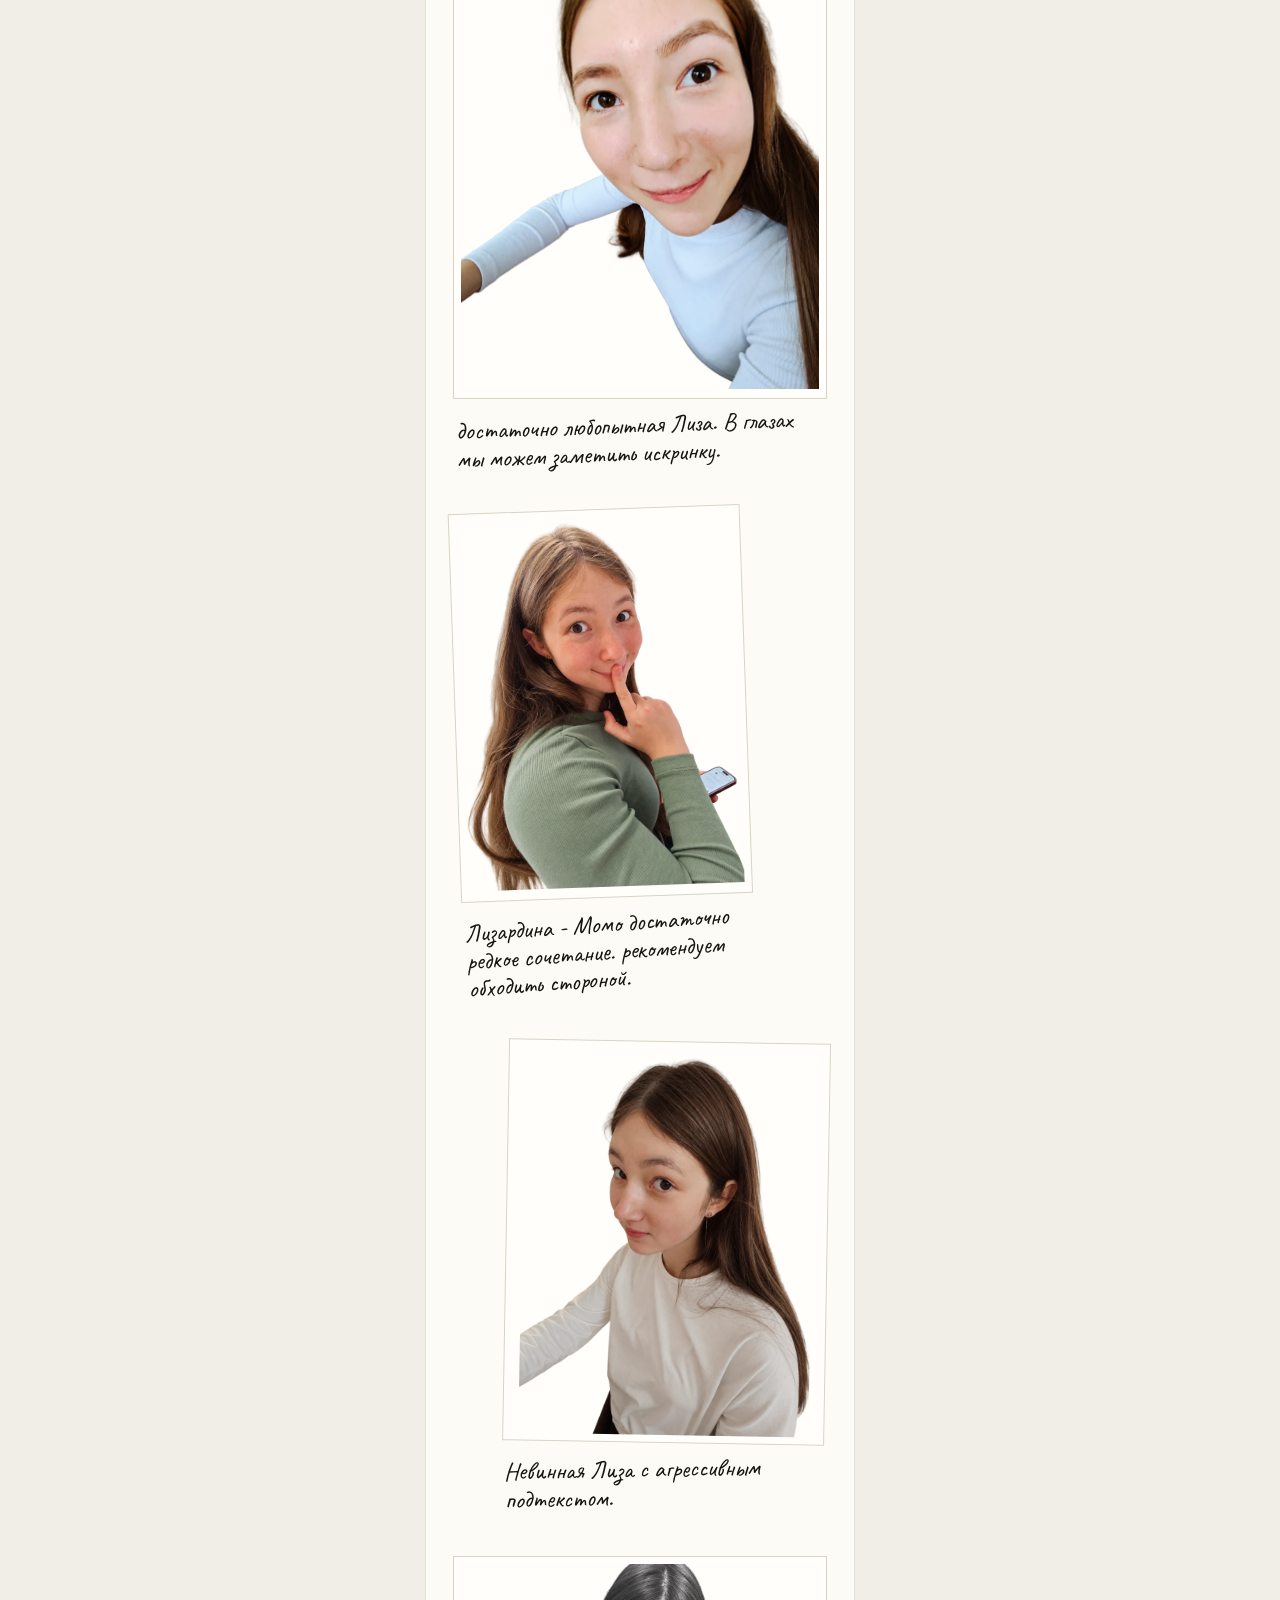
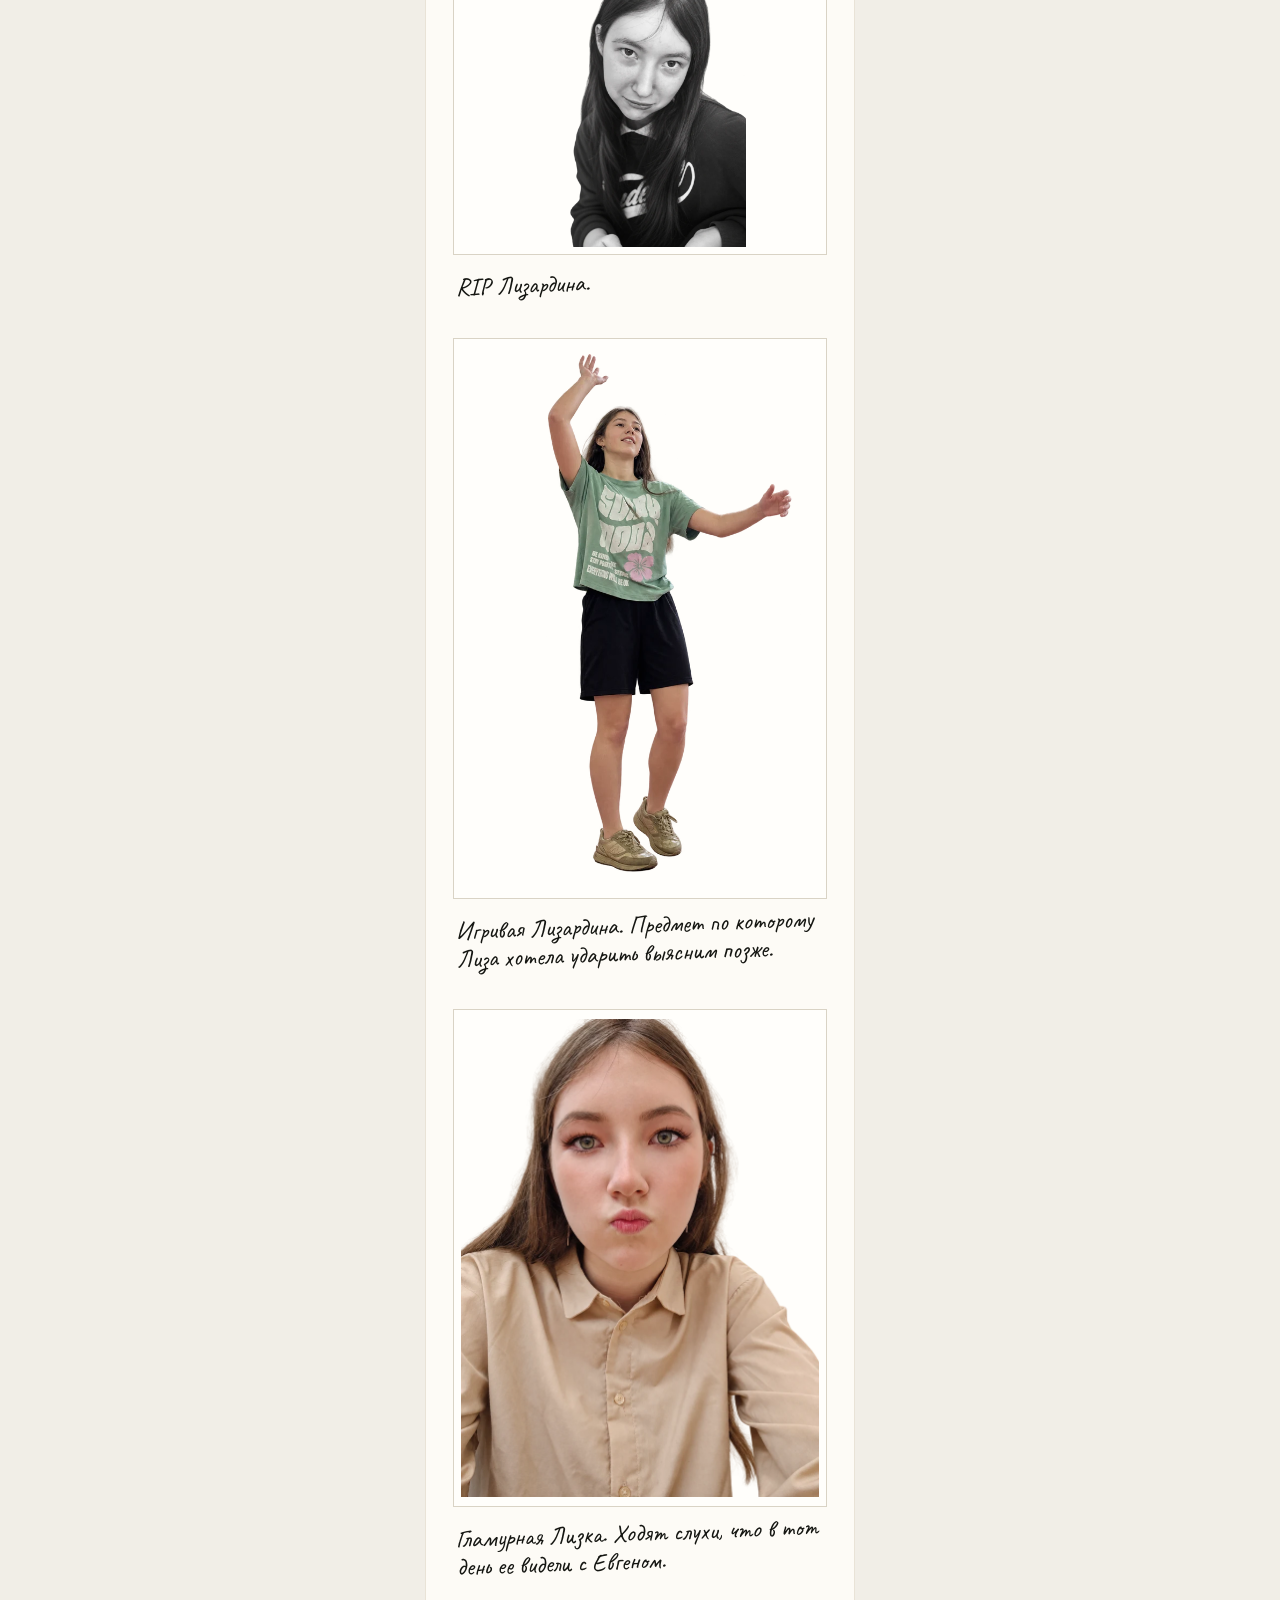
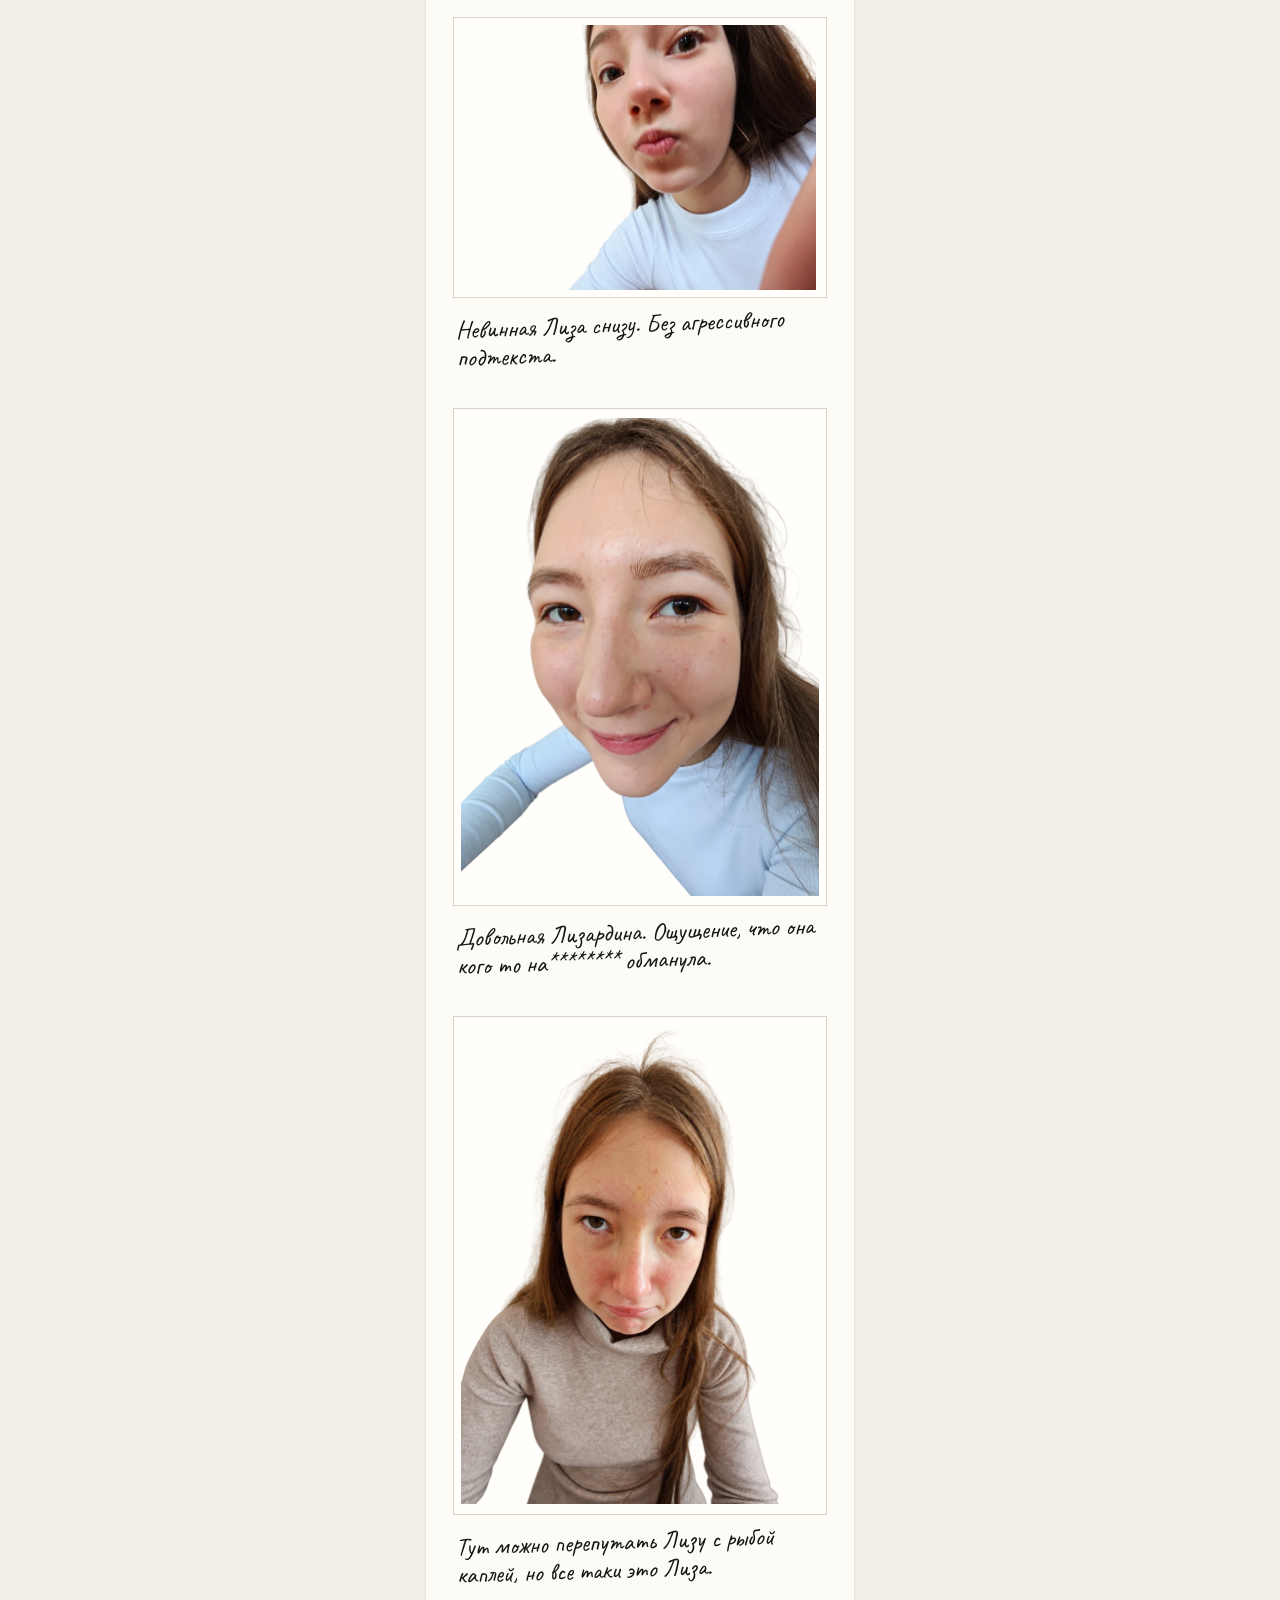
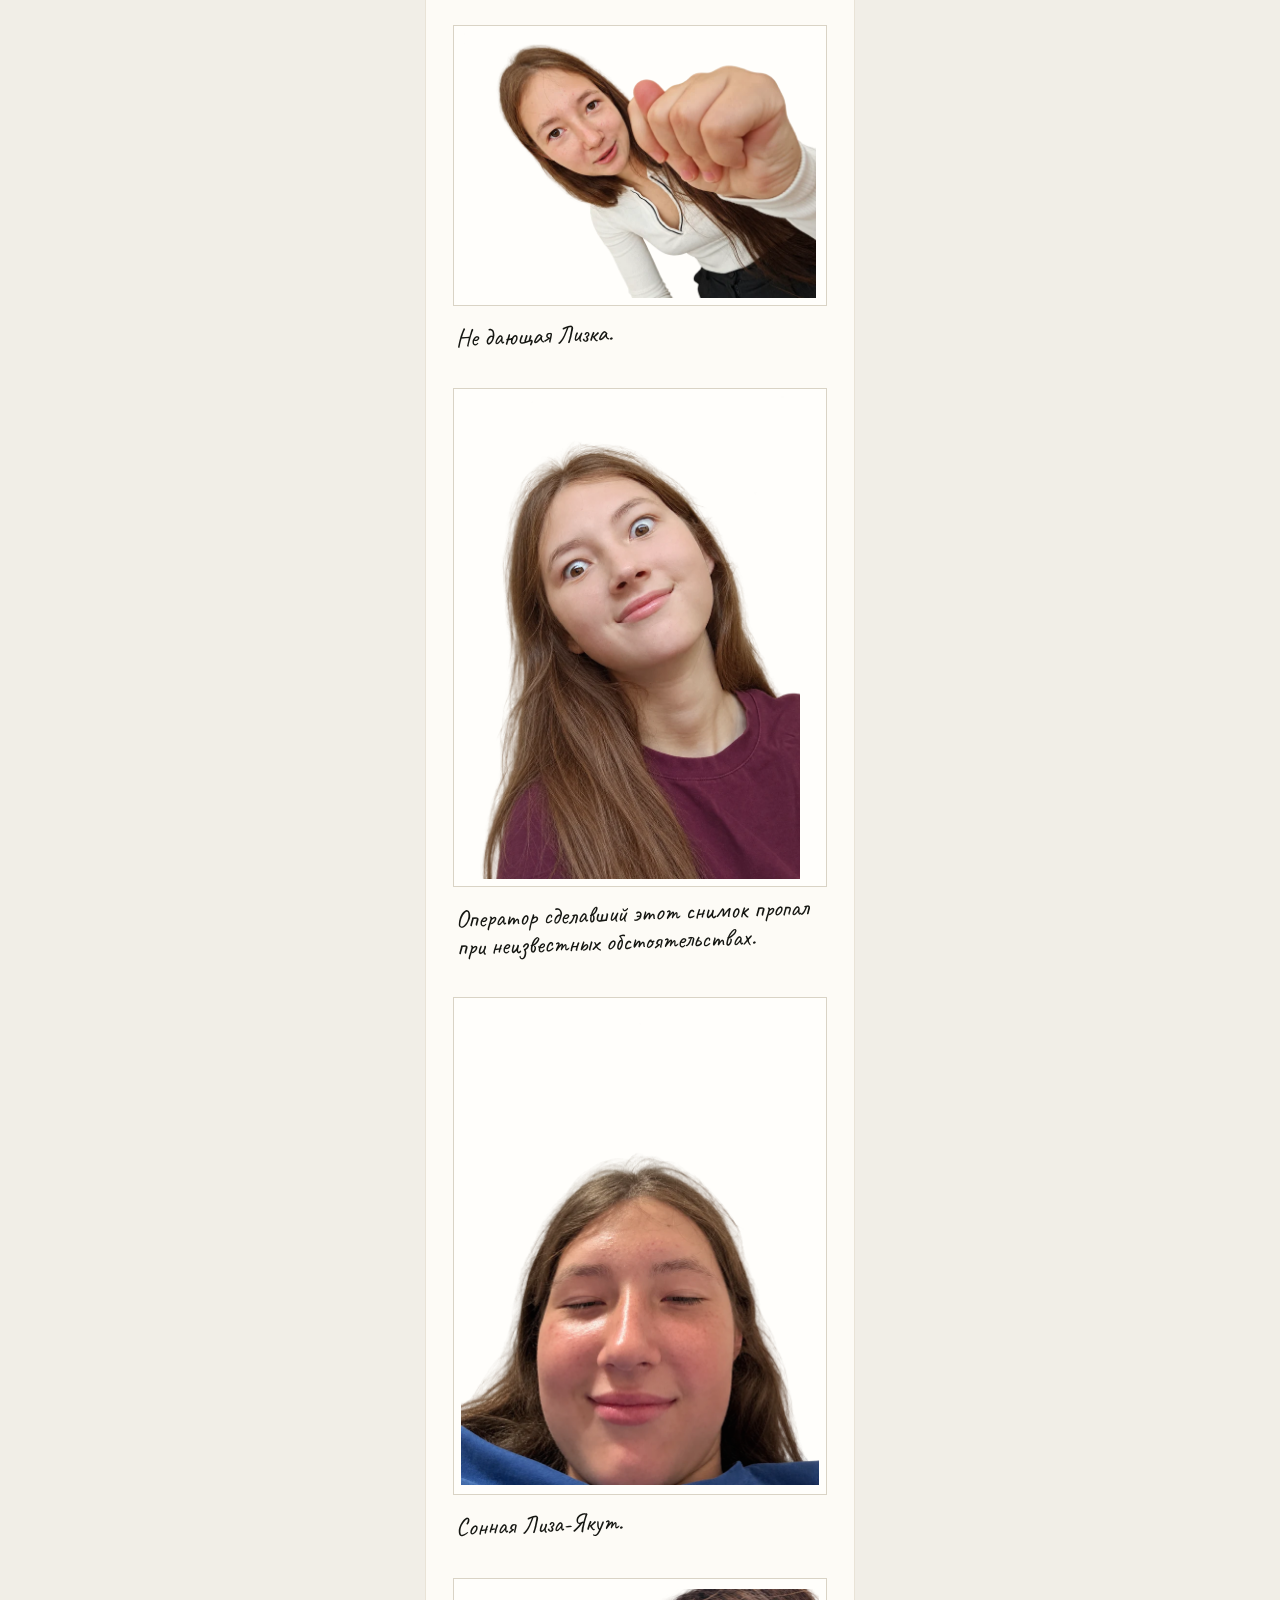
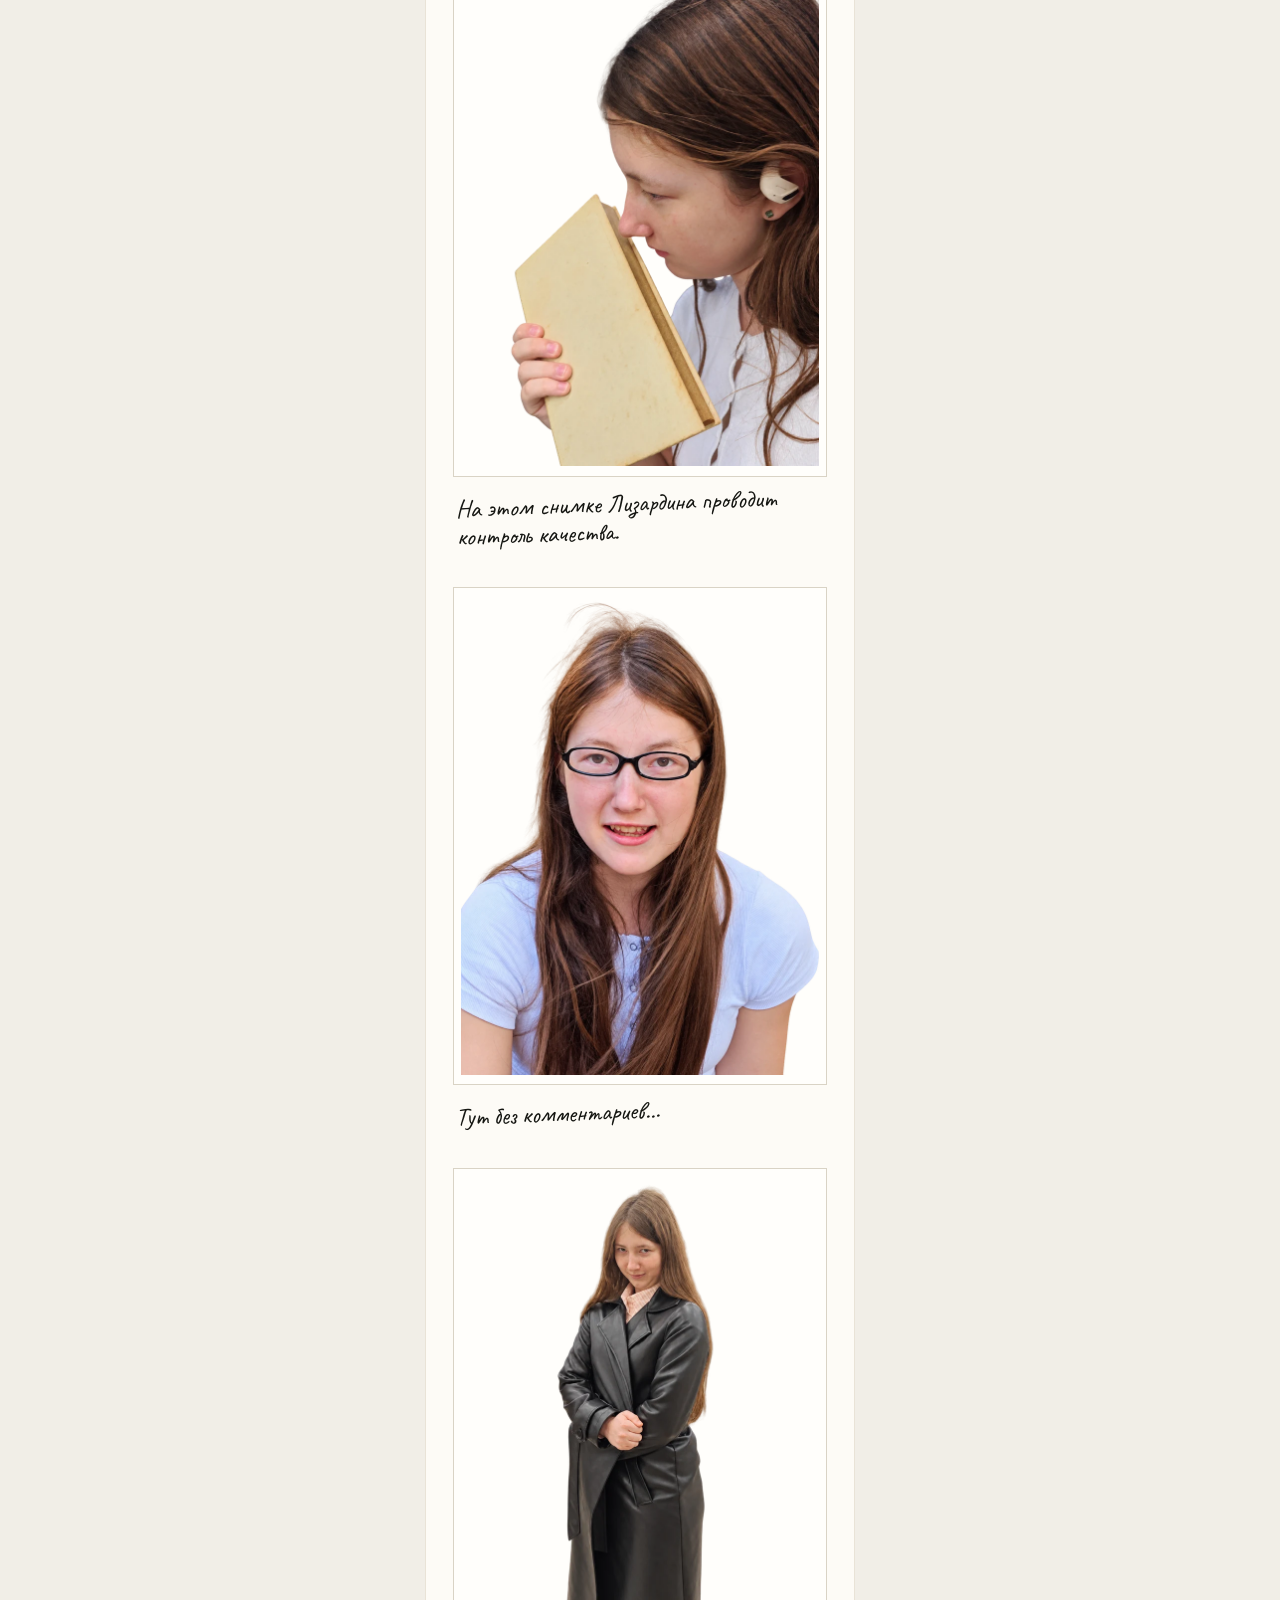
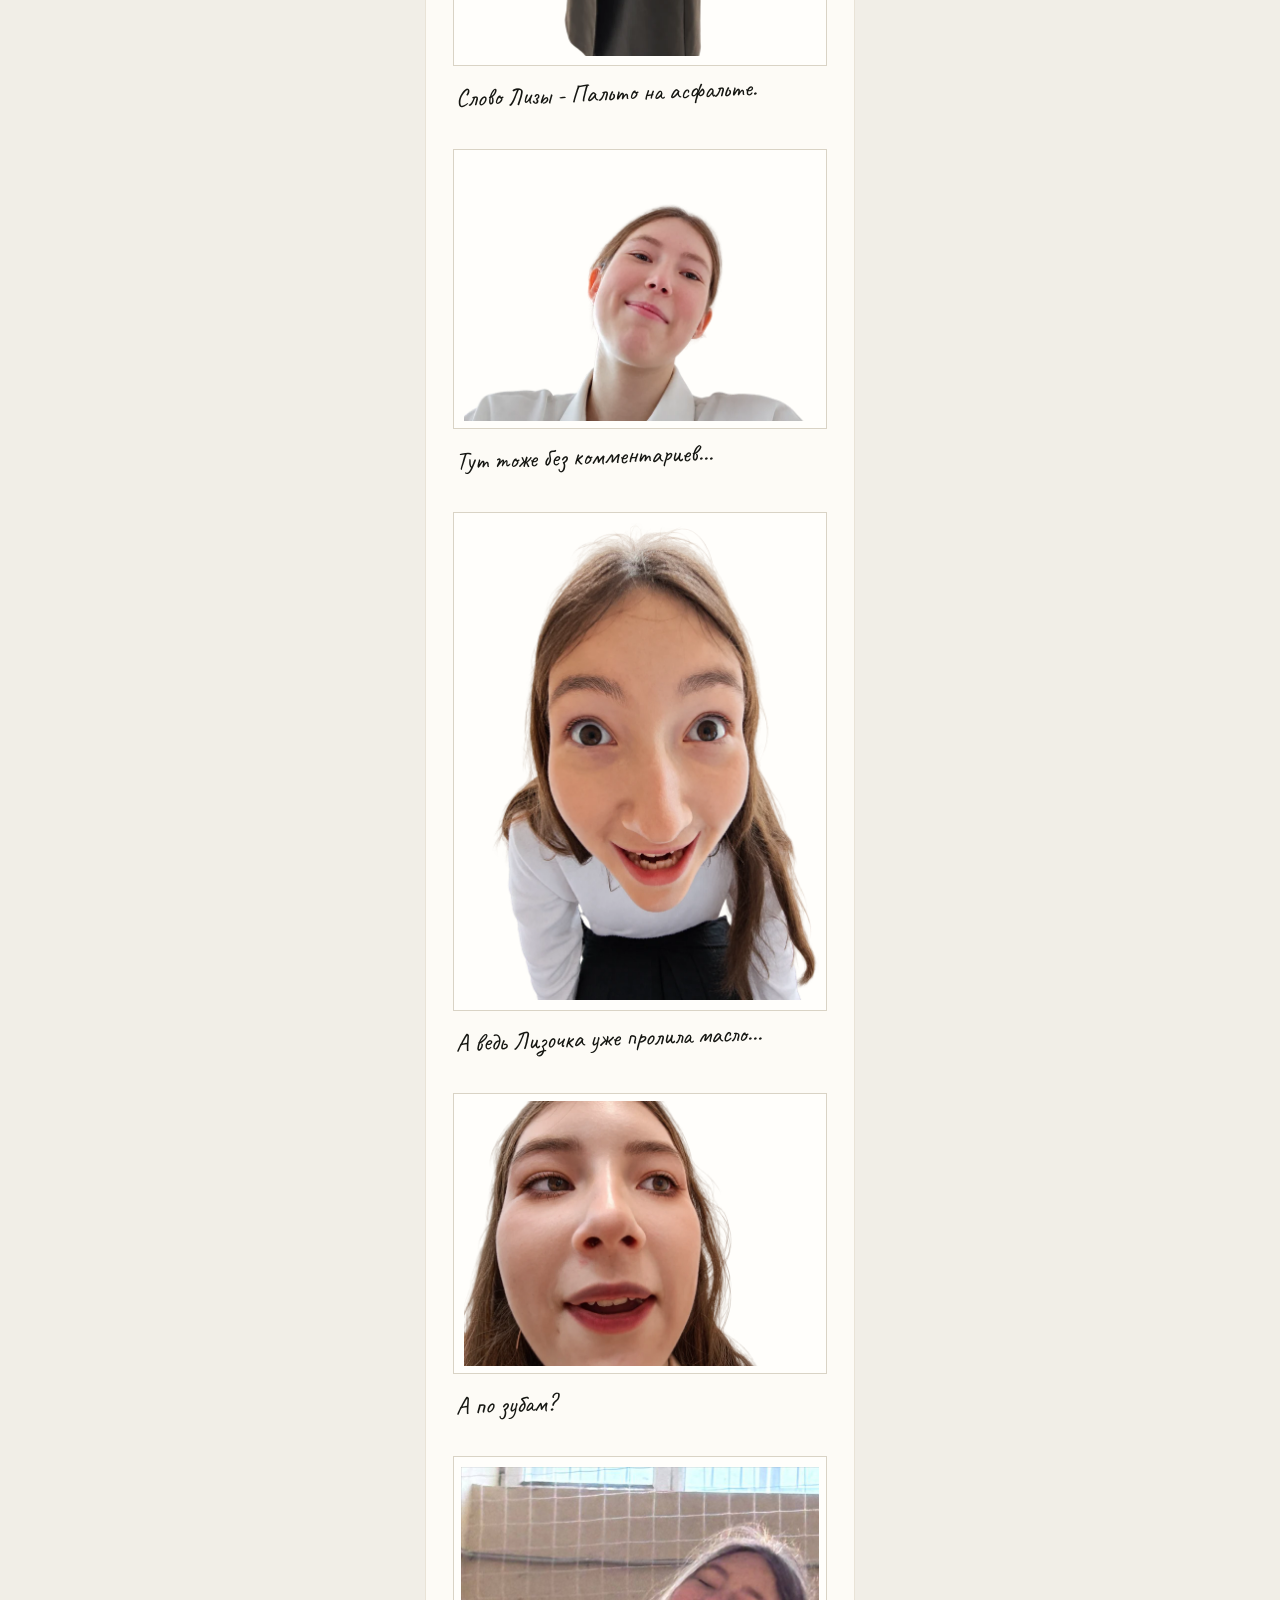
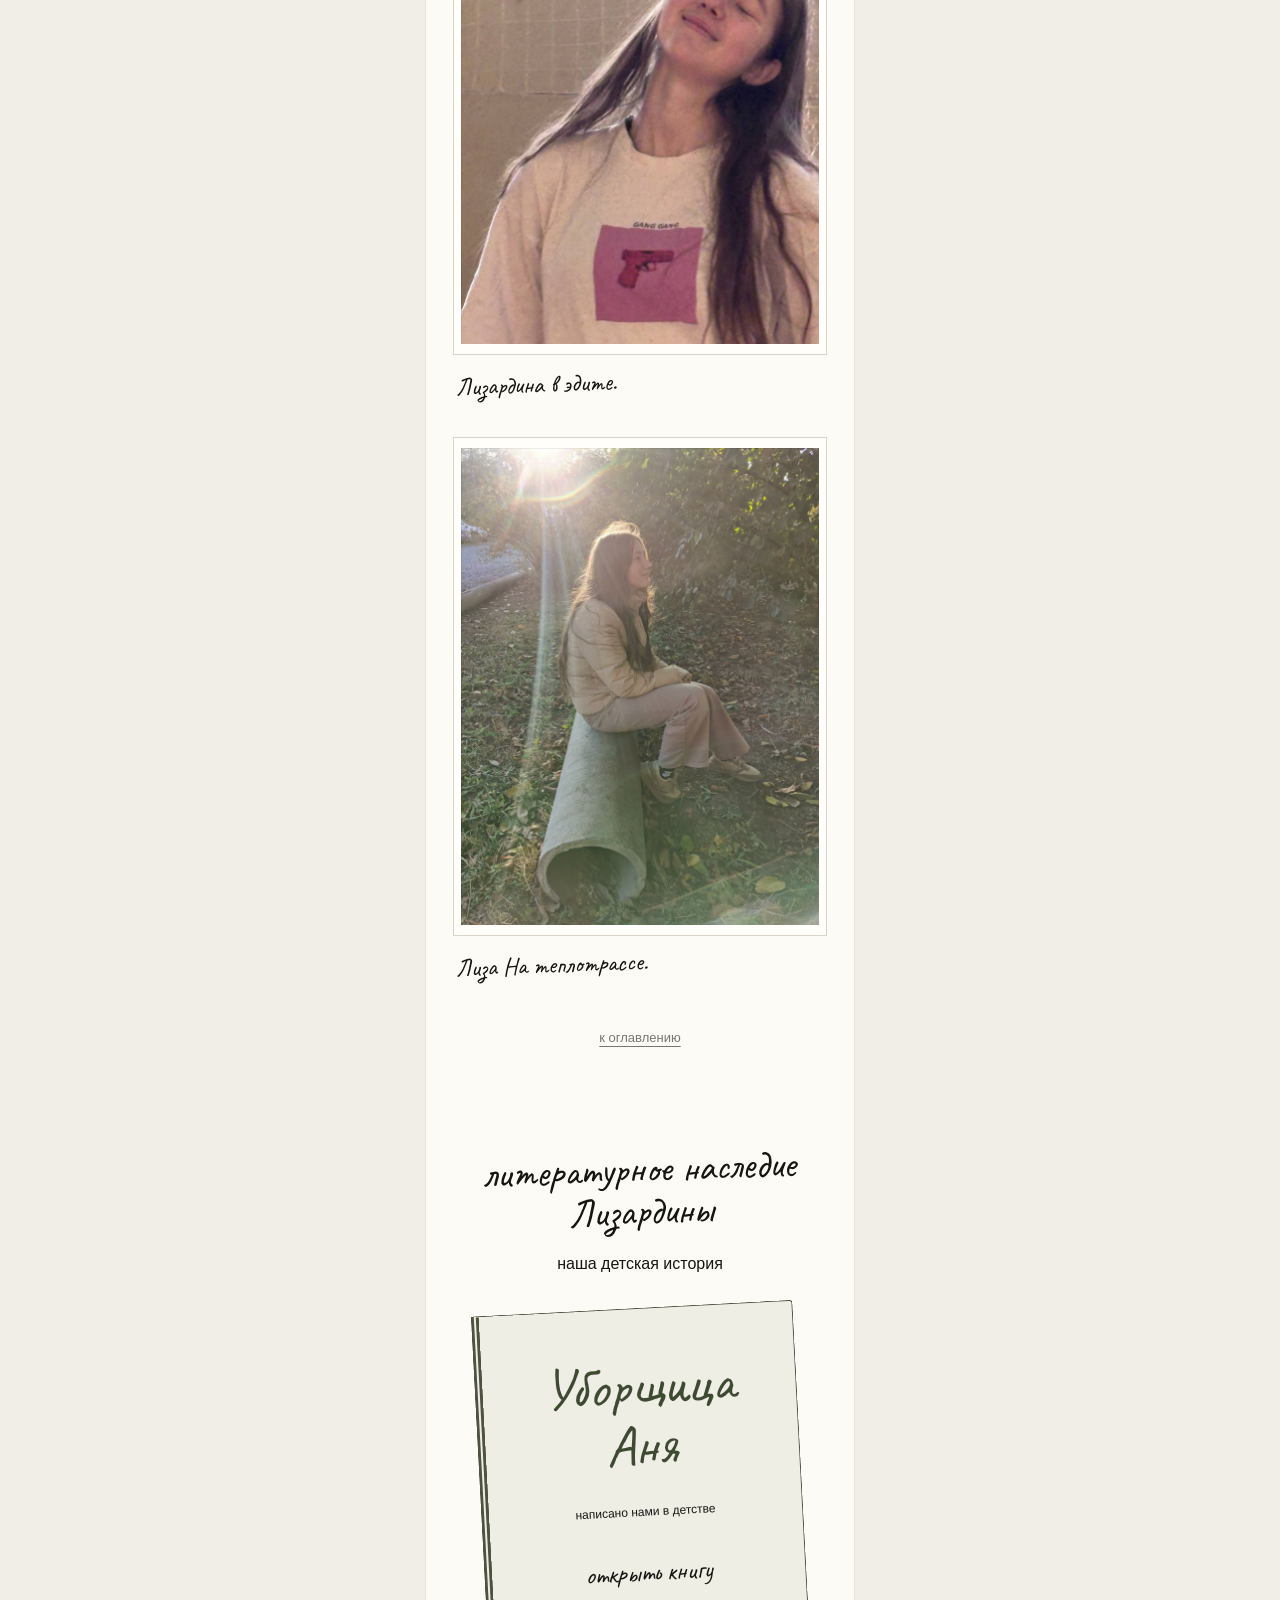
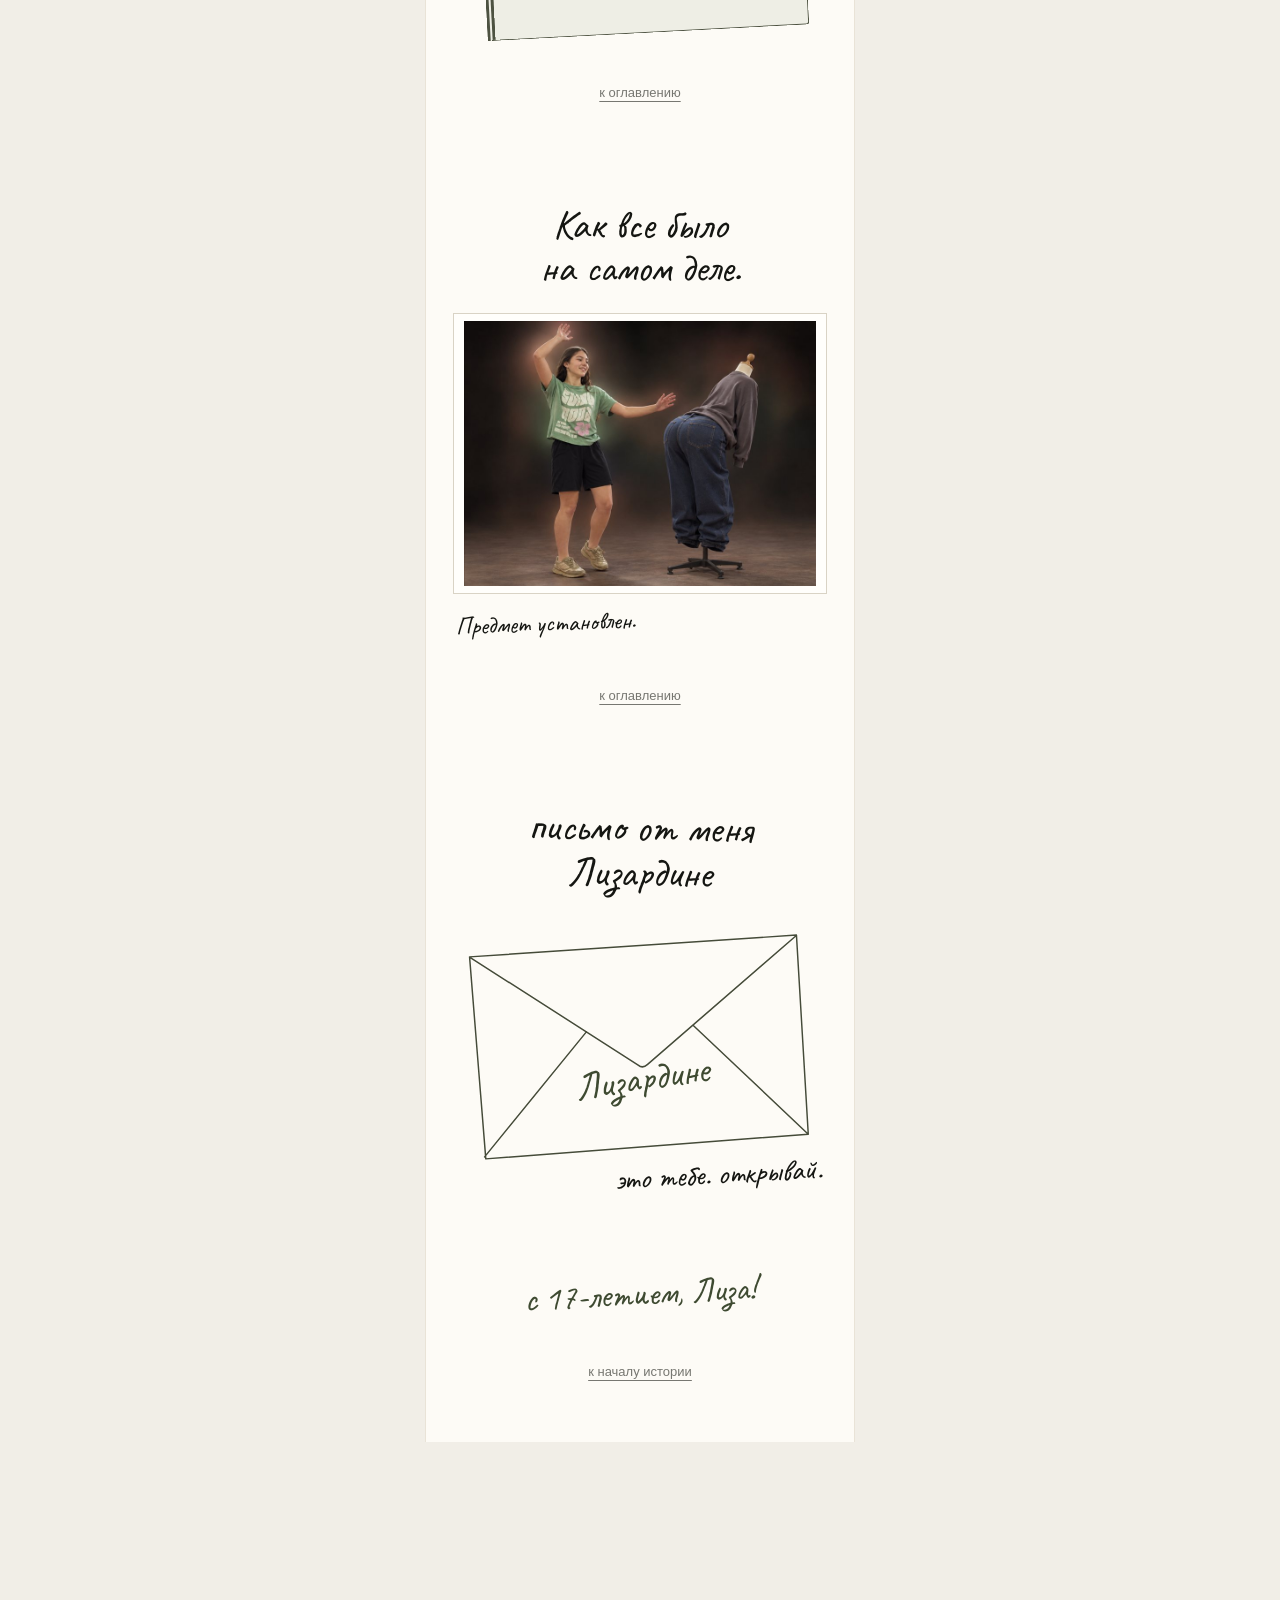
==== commit cf34546a: "Frame Liza photos and caption the two new shots" ====
--- a/friends/liza/index.html
+++ b/friends/liza/index.html
@@ -8,8 +8,8 @@
   <meta name="description" content="Для всех это Лиза. Но для меня это Лизардина. Моя версия нашей истории.">
   <title>Для меня — Лизардина</title>
   <link rel="preload" href="../../shared/fonts/Caveat.ttf" as="font" type="font/ttf" crossorigin>
-  <link rel="stylesheet" href="styles.css?v=liza-young-deputy-1">
-  <script defer src="content.js?v=liza-photo-additions-1"></script>
+  <link rel="stylesheet" href="styles.css?v=liza-frames-1">
+  <script defer src="content.js?v=liza-frames-1"></script>
   <script defer src="app.js?v=liza-truth-reveal-1"></script>
 <link rel="stylesheet" href="../../shared/music.css"><script defer src="../../shared/audio-config.js"></script><script defer src="../../shared/music.js" data-page="liza"></script>
 <link rel="stylesheet" href="../../shared/design-variant.css">
--- a/friends/liza/styles.css
+++ b/friends/liza/styles.css
@@ -28,3 +28,11 @@
     margin-inline: 22px;
   }
 }
+
+/* Поля фотоальбома для кадров на странице Лизы. */
+:is(.hero-photo, #funny-photo, .gallery, .truth-content) button.photo.photo-real {
+  padding: clamp(4px, 1.6vw, 7px);
+  border: 1px solid var(--album-edge, #d9d3c5);
+  border-radius: 0;
+  background: var(--album-print, #fffefb);
+}
